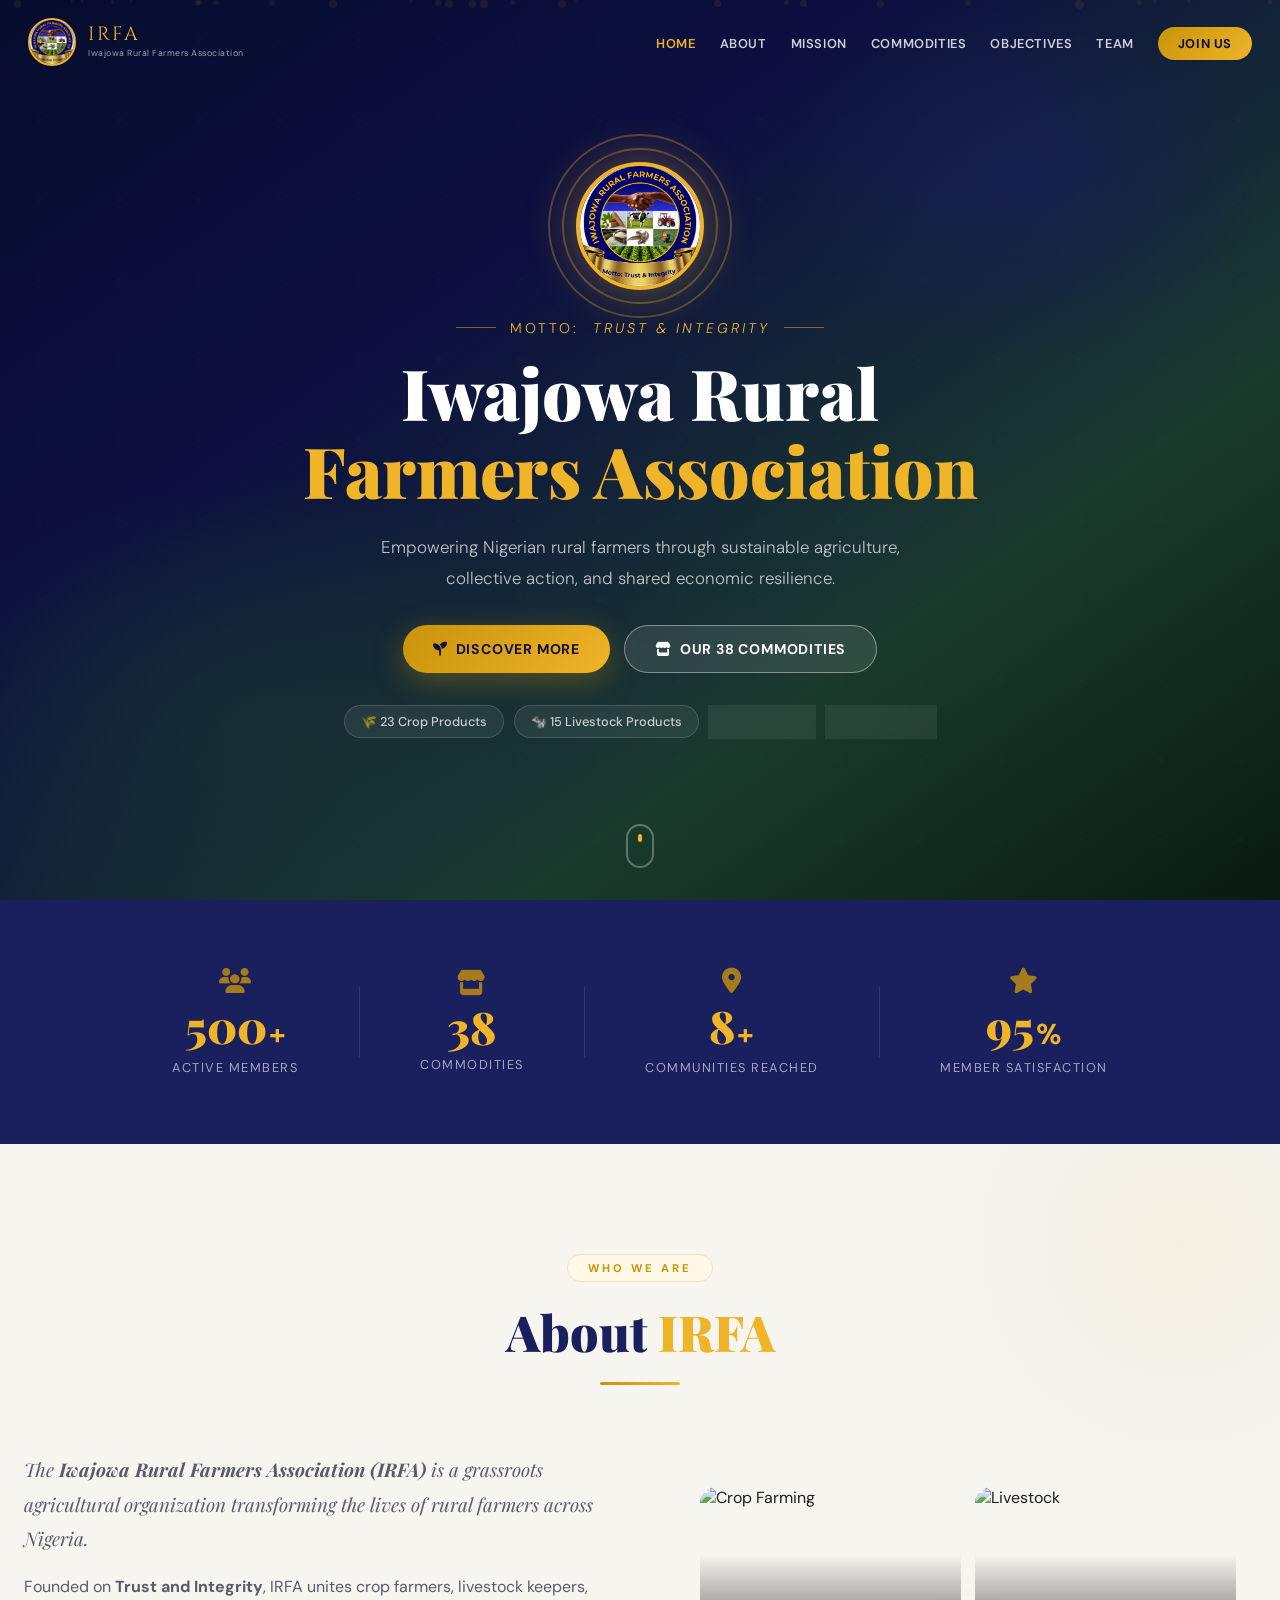
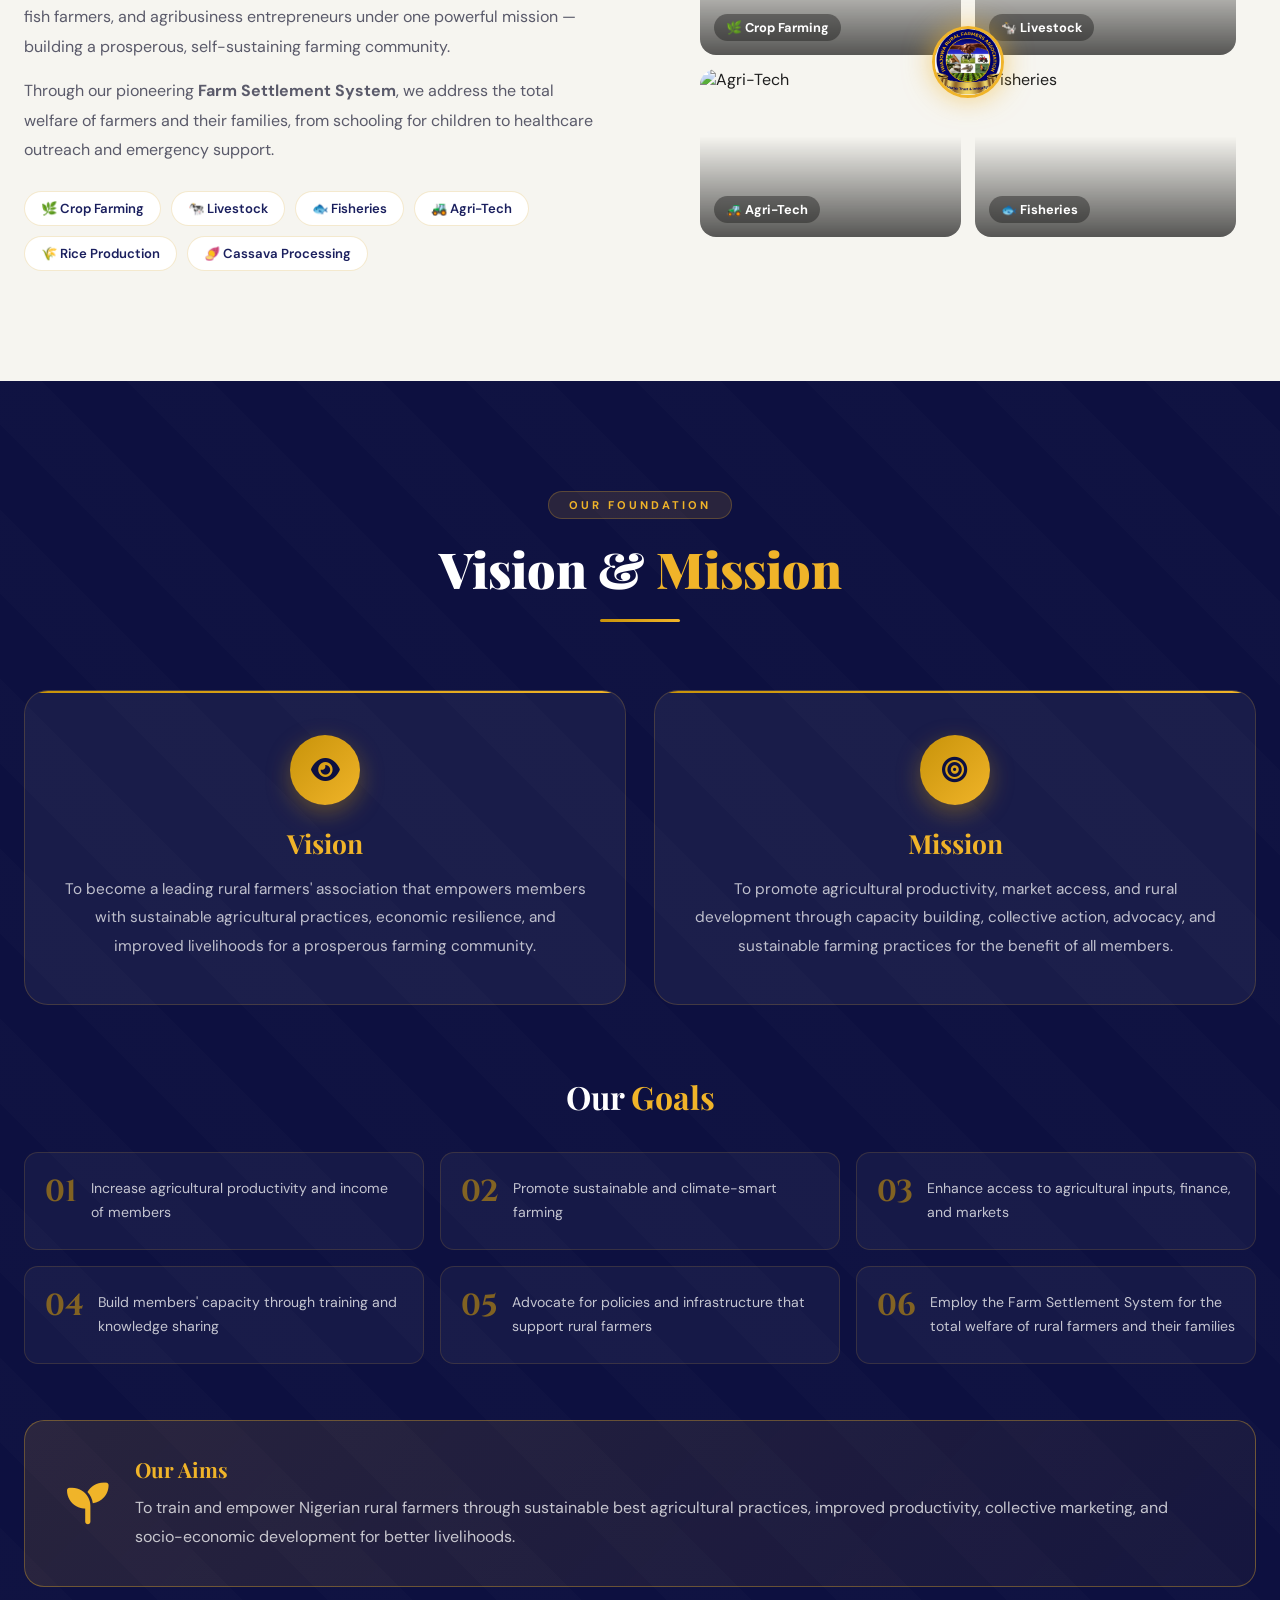
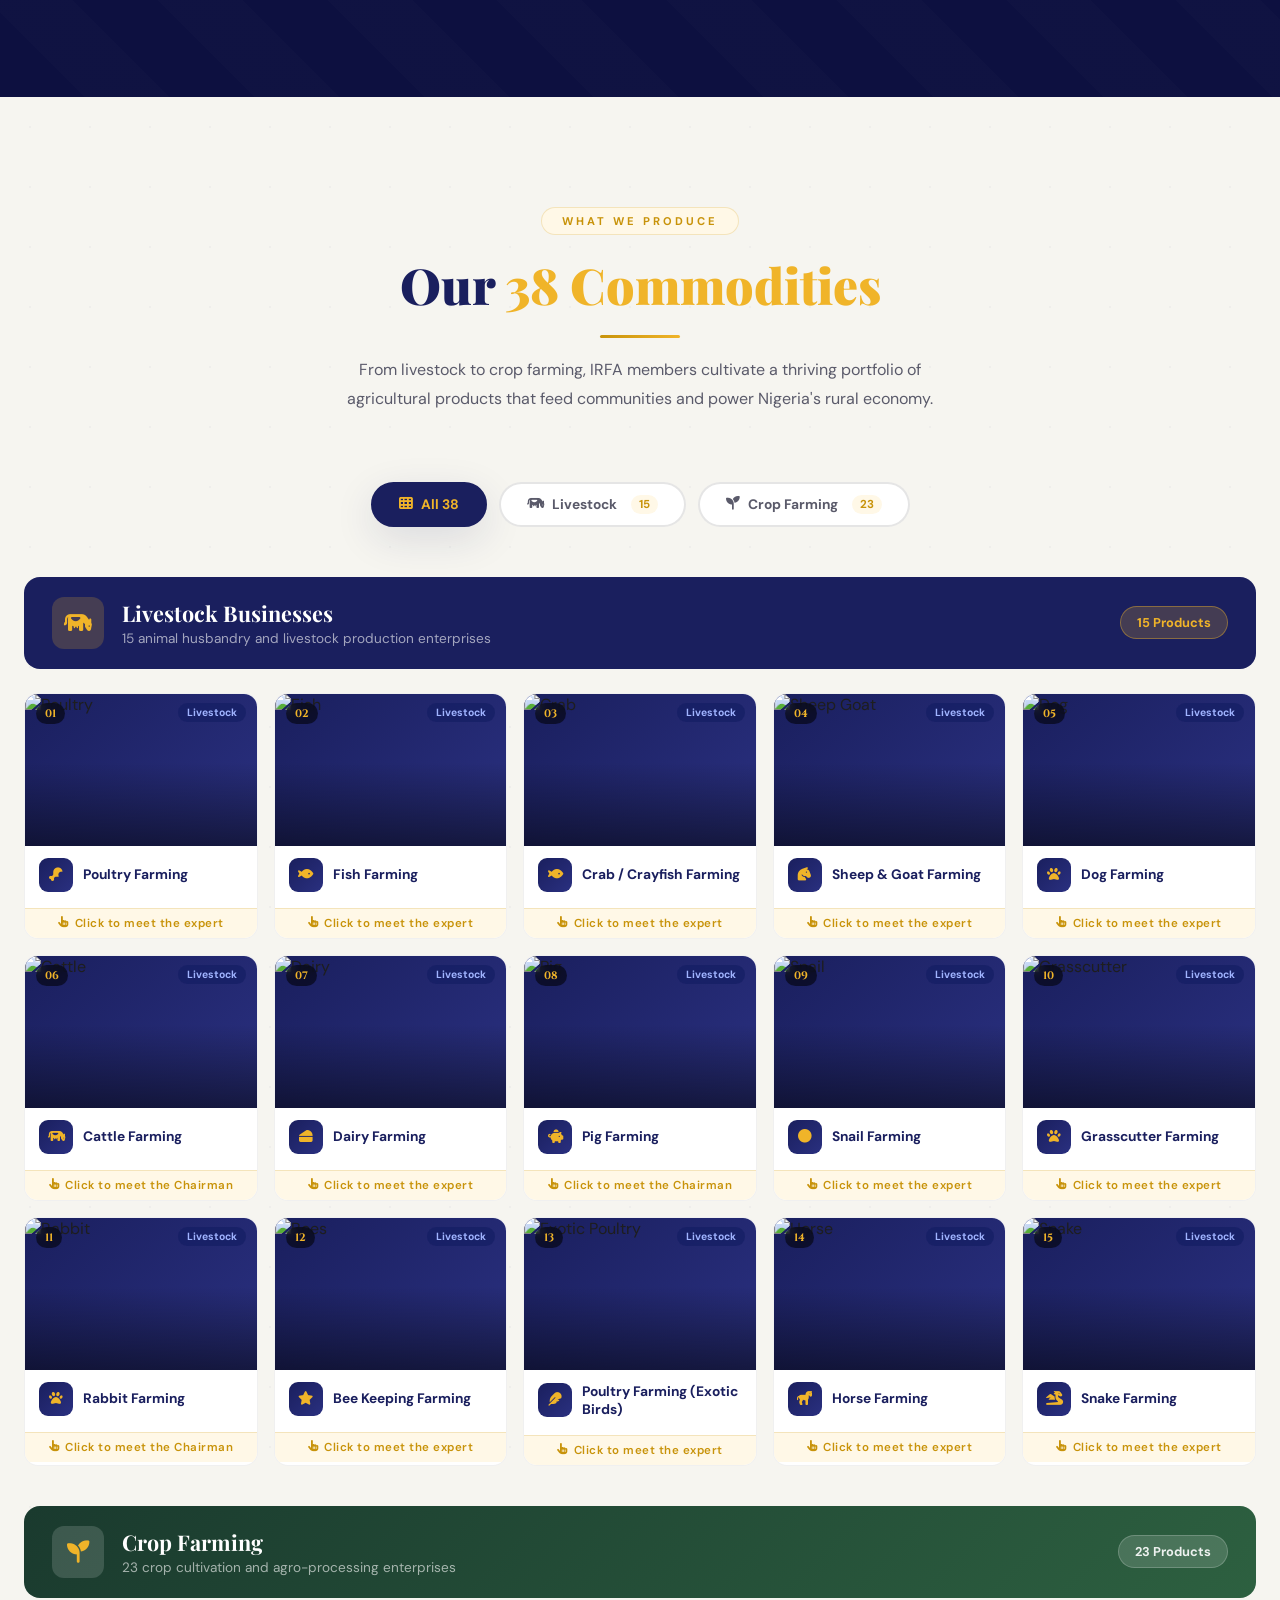
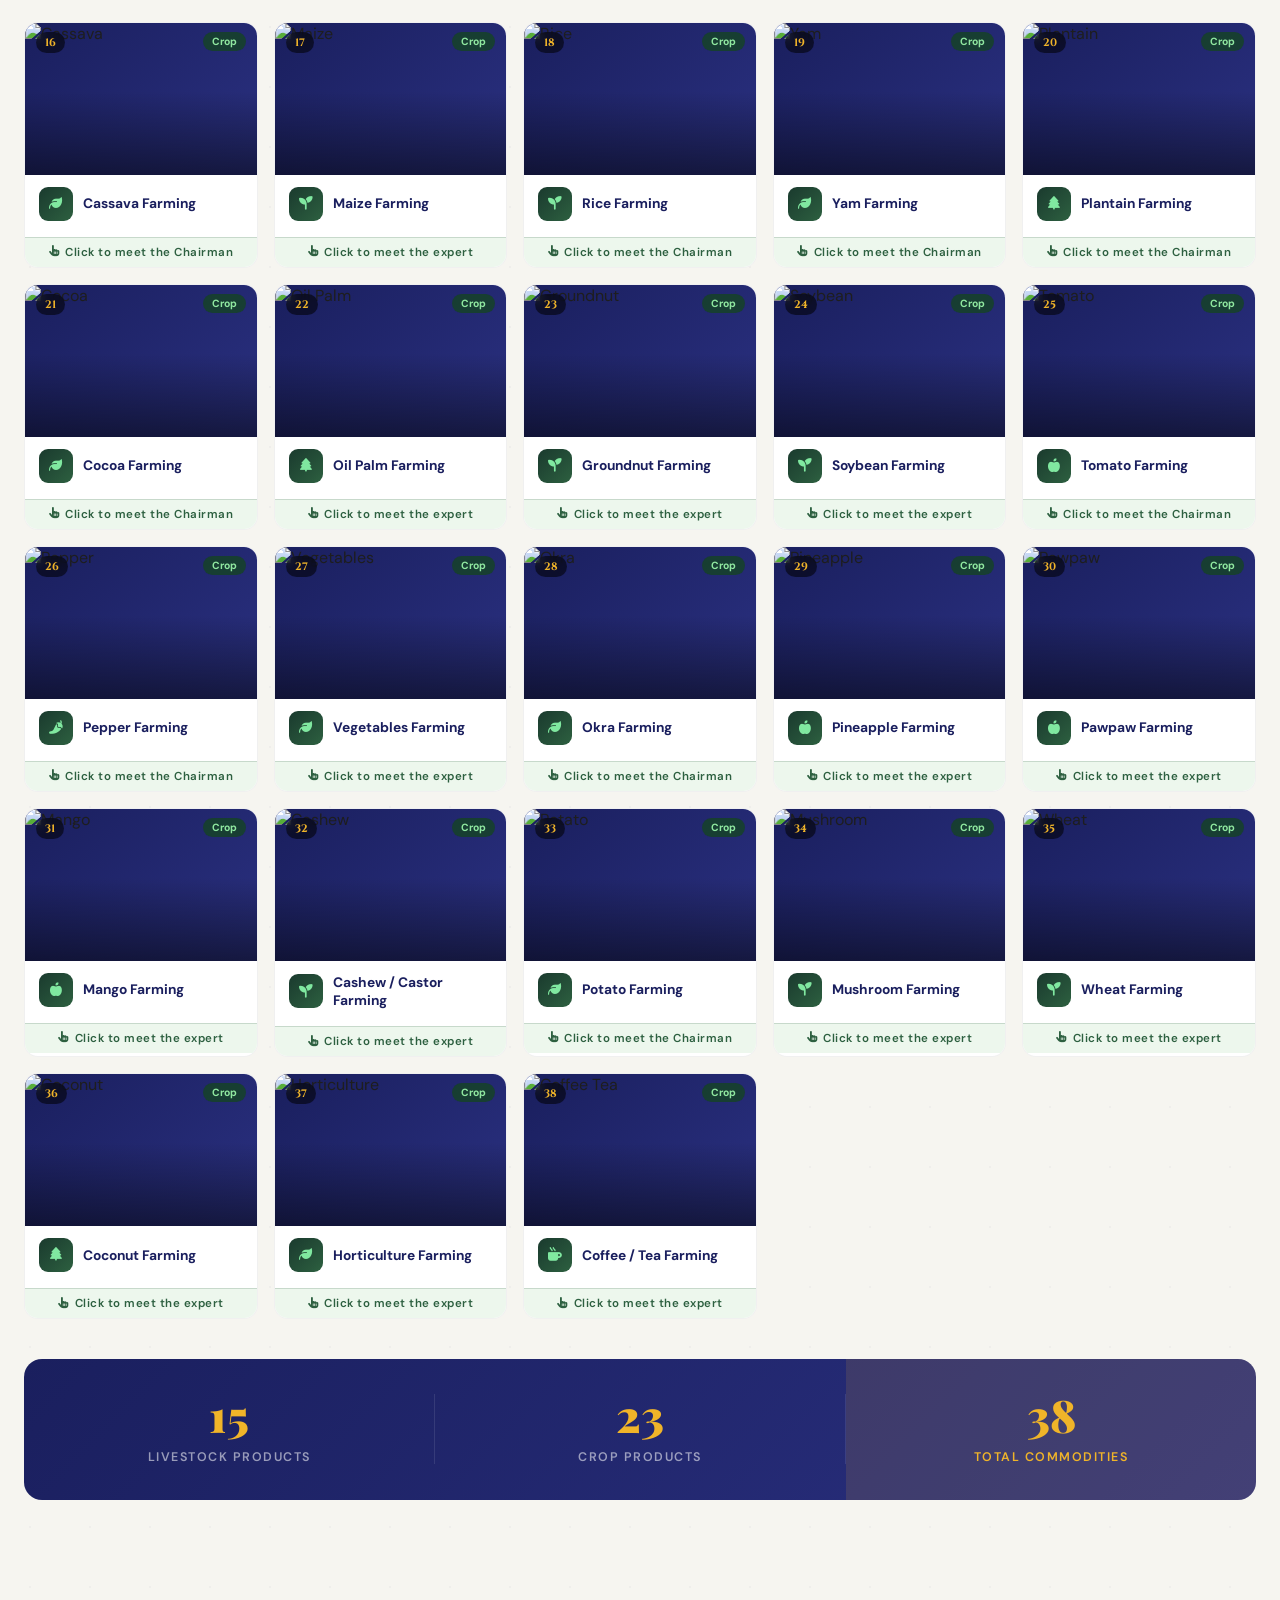
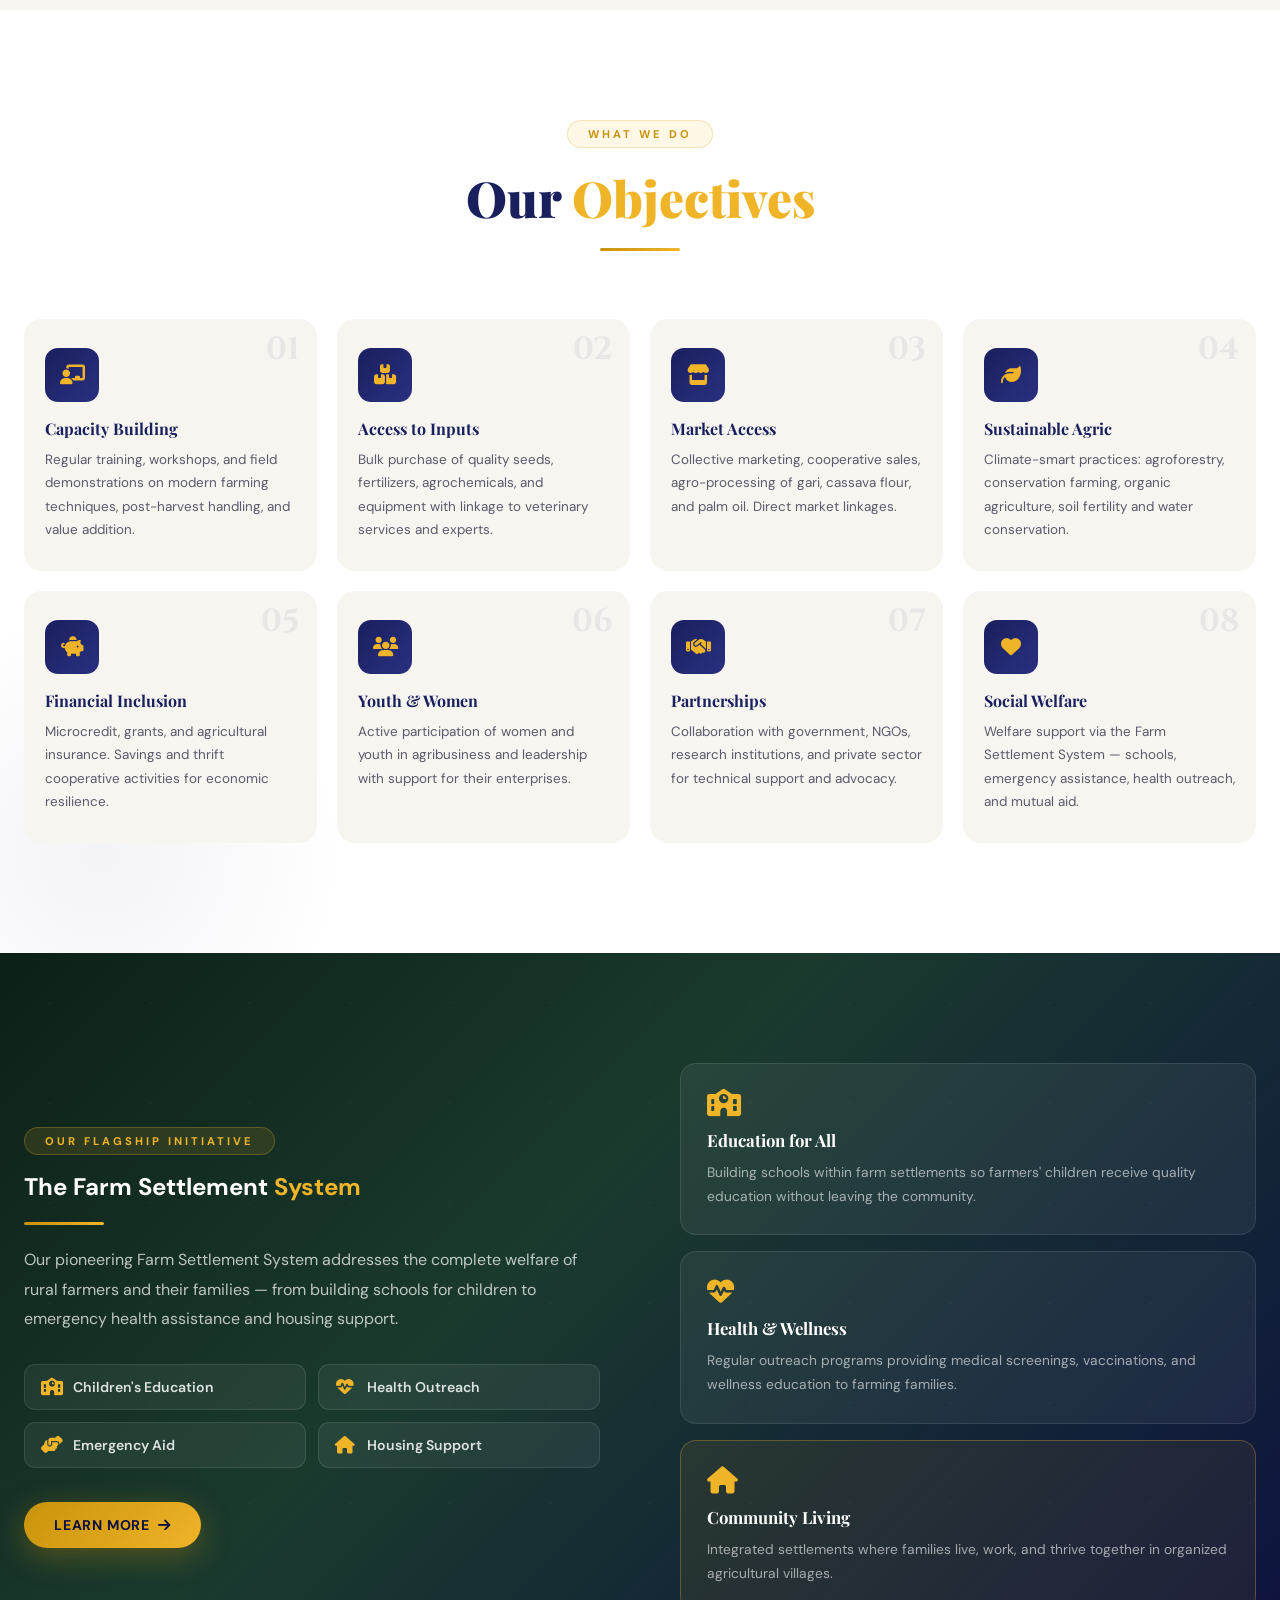
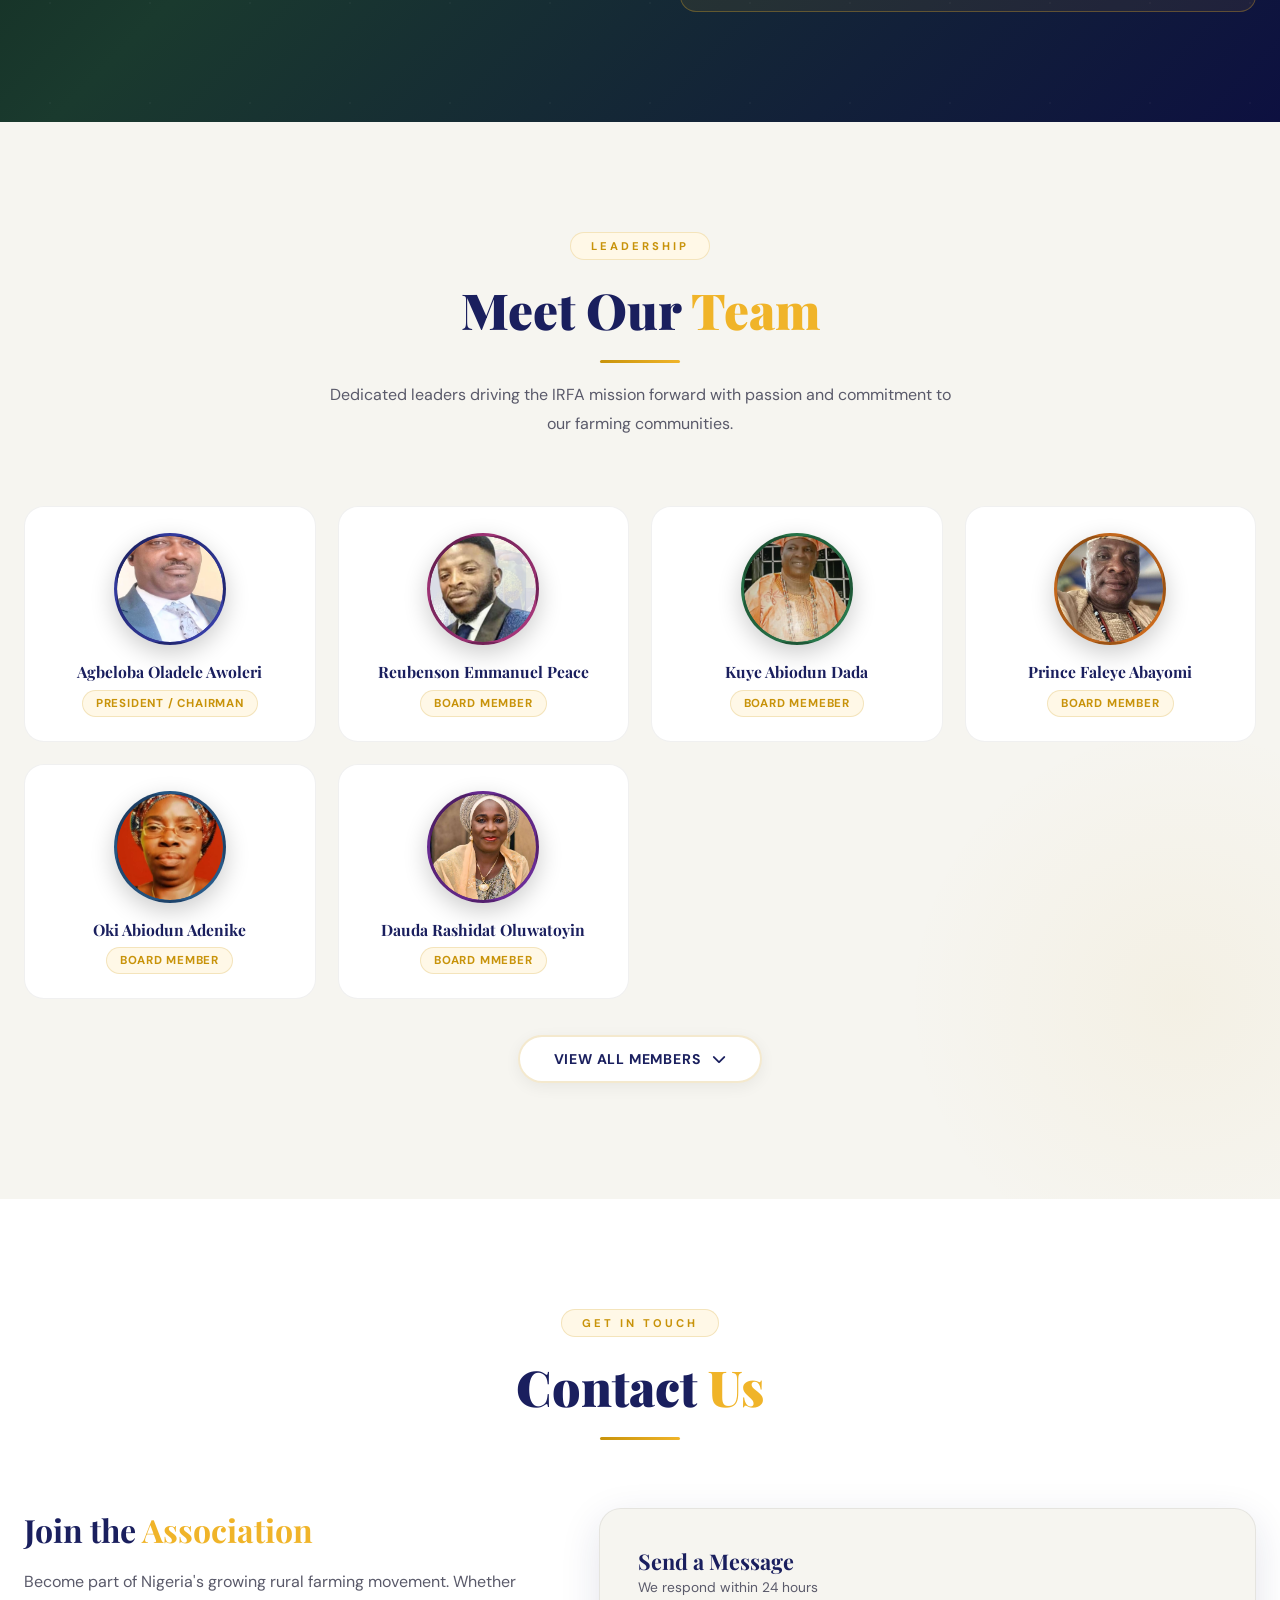
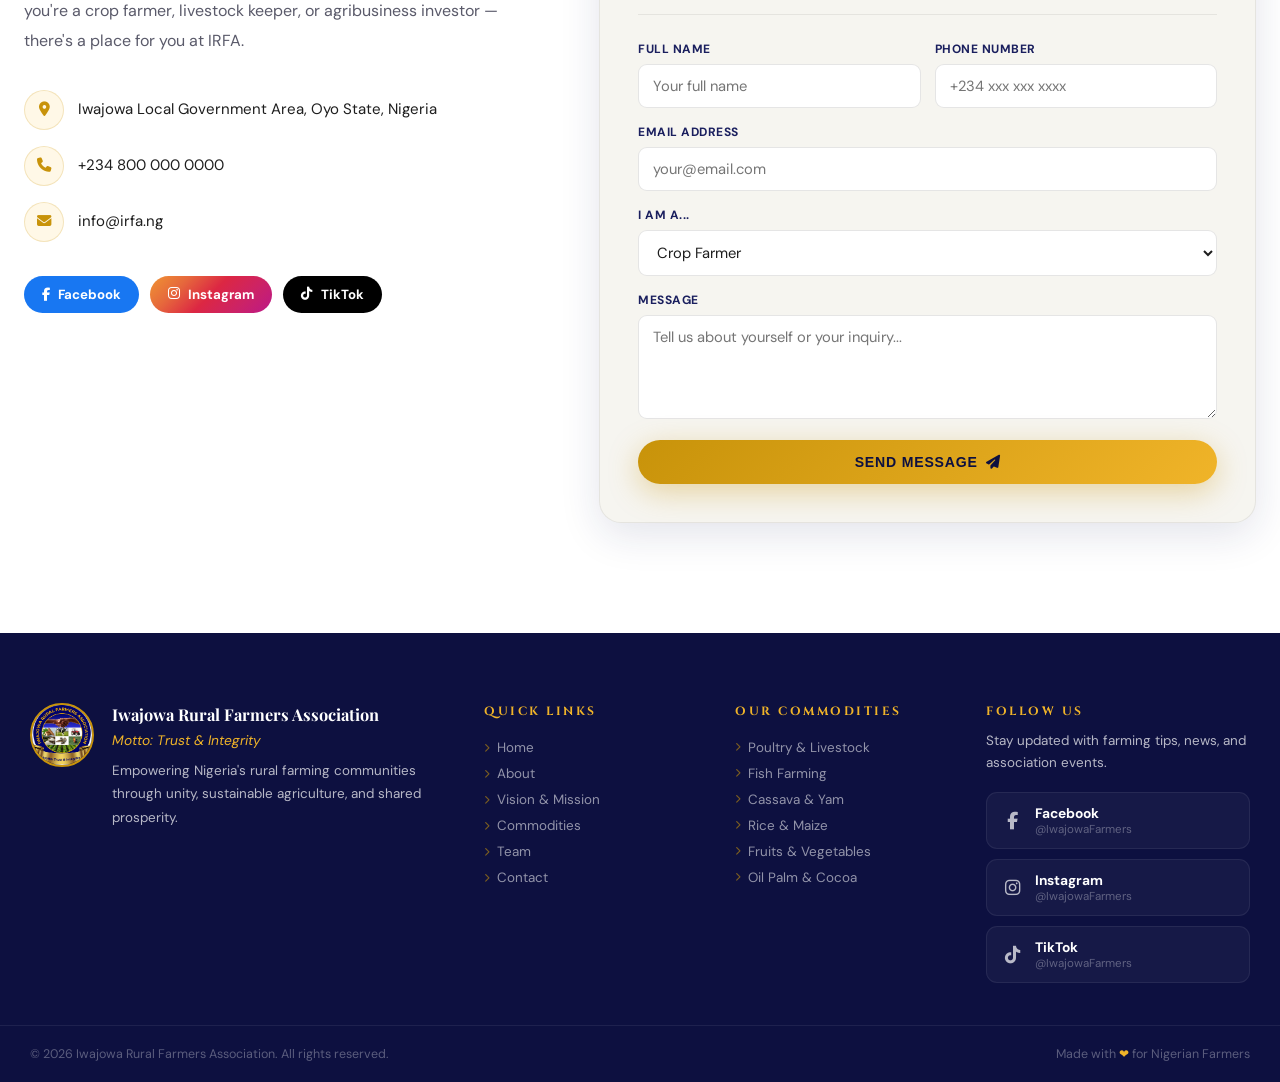
==== index.html @ ae365223 "nice" ====
<!DOCTYPE html>
<html lang="en">
<head>
  <meta charset="UTF-8"/>
  <meta name="viewport" content="width=device-width, initial-scale=1.0"/>
  <title>Iwajowa Rural Farmers Association</title>
  <link rel="stylesheet" href="style.css"/>
  <link href="https://unpkg.com/aos@2.3.1/dist/aos.css" rel="stylesheet"/>
  <link href="https://fonts.googleapis.com/css2?family=Playfair+Display:ital,wght@0,400;0,700;0,900;1,400&family=DM+Sans:wght@300;400;500;700&family=Cinzel:wght@600;700&display=swap" rel="stylesheet"/>
  <link rel="stylesheet" href="https://cdnjs.cloudflare.com/ajax/libs/font-awesome/6.5.0/css/all.min.css"/>
</head>
<body>

<!-- PRELOADER -->
<div class="preloader" id="preloader">
  <div class="preloader-inner">
    <img src="logo.jpeg" alt="Logo" class="preloader-logo"/>
    <div class="preloader-bar"><div class="preloader-fill"></div></div>
    <p>Loading...</p>
  </div>
</div>

<!-- NAVBAR -->
<nav class="navbar" id="navbar">
  <div class="nav-inner">
    <div class="nav-logo">
      <img src="logo.jpeg" alt="IRFA Logo" class="logo-img"/>
      <div class="logo-text">
        <span class="logo-main">IRFA</span>
        <span class="logo-sub">Iwajowa Rural Farmers Association</span>
      </div>
    </div>
    <ul class="nav-links" id="navLinks">
      <li><a href="#home">Home</a></li>
      <li><a href="#about">About</a></li>
      <li><a href="#mission">Mission</a></li>
      <li><a href="#commodities">Commodities</a></li>
      <li><a href="#objectives">Objectives</a></li>
      <li><a href="#team">Team</a></li>
      <li><a href="#contact" class="nav-cta">Join Us</a></li>
    </ul>
    <button class="hamburger" id="hamburger" aria-label="Toggle menu">
      <span></span><span></span><span></span>
    </button>
  </div>
</nav>

<!-- HERO -->
<section class="hero" id="home">
  <div class="hero-overlay"></div>
  <div class="hero-particles" id="particles"></div>
  <div class="hero-geo"></div>
  <div class="hero-content">
    <div class="hero-badge" data-aos="zoom-in" data-aos-duration="900">
      <img src="logo.jpeg" alt="IRFA Logo" class="hero-logo"/>
      <div class="hero-badge-ring r1"></div>
      <div class="hero-badge-ring r2"></div>
    </div>
    <p class="hero-tagline" data-aos="fade-up" data-aos-delay="300">
      <span class="tline"></span> Motto: <em>Trust &amp; Integrity</em> <span class="tline"></span>
    </p>
    <h1 class="hero-title" data-aos="fade-up" data-aos-delay="500">
      Iwajowa Rural<br/><span class="gold-text">Farmers Association</span>
    </h1>
    <p class="hero-desc" data-aos="fade-up" data-aos-delay="700">
      Empowering Nigerian rural farmers through sustainable agriculture, collective action, and shared economic resilience.
    </p>
    <div class="hero-btns" data-aos="fade-up" data-aos-delay="900">
      <a href="#about" class="btn btn-gold"><i class="fas fa-seedling"></i> Discover More</a>
      <a href="#commodities" class="btn btn-glass"><i class="fas fa-store"></i> Our 38 Commodities</a>
    </div>
    <div class="hero-pills" data-aos="fade-up" data-aos-delay="1100">
      <span>🌾 23 Crop Products</span>
      <span>🐄 15 Livestock Products</span>
      <span>🐟 Fisheries</span>
      <span>🚜 Agri-Tech</span>
    </div>
  </div>
  <div class="hero-scroll-hint">
    <div class="scroll-mouse"><div class="scroll-dot"></div></div>
  </div>
</section>

<!-- STATS BAR -->
<section class="stats-bar">
  <div class="stats-inner">
    <div class="stat-item" data-aos="fade-up" data-aos-delay="0">
      <i class="fas fa-users stat-icon"></i>
      <div class="stat-nums"><span class="stat-num" data-target="500">0</span><span class="stat-sym">+</span></div>
      <p>Active Members</p>
    </div>
    <div class="stat-sep"></div>
    <div class="stat-item" data-aos="fade-up" data-aos-delay="100">
      <i class="fas fa-store stat-icon"></i>
      <div class="stat-nums"><span class="stat-num" data-target="38">0</span></div>
      <p>Commodities</p>
    </div>
    <div class="stat-sep"></div>
    <div class="stat-item" data-aos="fade-up" data-aos-delay="200">
      <i class="fas fa-map-marker-alt stat-icon"></i>
      <div class="stat-nums"><span class="stat-num" data-target="8">0</span><span class="stat-sym">+</span></div>
      <p>Communities Reached</p>
    </div>
    <div class="stat-sep"></div>
    <div class="stat-item" data-aos="fade-up" data-aos-delay="300">
      <i class="fas fa-star stat-icon"></i>
      <div class="stat-nums"><span class="stat-num" data-target="95">0</span><span class="stat-sym">%</span></div>
      <p>Member Satisfaction</p>
    </div>
  </div>
</section>

<!-- ABOUT -->
<section class="about section" id="about">
  <div class="about-deco"></div>
  <div class="container">
    <div class="section-header" data-aos="fade-up">
      <span class="section-label">Who We Are</span>
      <h2>About <span class="gold-text">IRFA</span></h2>
      <div class="divider"></div>
    </div>
    <div class="about-grid">
      <div class="about-text" data-aos="fade-right" data-aos-duration="900">
        <p class="about-lead">The <strong>Iwajowa Rural Farmers Association (IRFA)</strong> is a grassroots agricultural organization transforming the lives of rural farmers across Nigeria.</p>
        <p>Founded on <strong>Trust and Integrity</strong>, IRFA unites crop farmers, livestock keepers, fish farmers, and agribusiness entrepreneurs under one powerful mission — building a prosperous, self-sustaining farming community.</p>
        <p>Through our pioneering <strong>Farm Settlement System</strong>, we address the total welfare of farmers and their families, from schooling for children to healthcare outreach and emergency support.</p>
        <div class="about-tags" data-aos="fade-up" data-aos-delay="200">
          <span class="tag">🌿 Crop Farming</span>
          <span class="tag">🐄 Livestock</span>
          <span class="tag">🐟 Fisheries</span>
          <span class="tag">🚜 Agri-Tech</span>
          <span class="tag">🌾 Rice Production</span>
          <span class="tag">🍠 Cassava Processing</span>
        </div>
      </div>
      <div class="about-visual" data-aos="fade-left" data-aos-duration="900">
        <div class="about-mosaic">
          <div class="mosaic-cell mc1" data-aos="zoom-in" data-aos-delay="100">
            <img src="https://images.unsplash.com/photo-1530836369250-ef72a3f5cda8?w=500&q=80&auto=format&fit=crop" alt="Crop Farming" loading="lazy"/>
            <div class="mosaic-label">🌿 Crop Farming</div>
          </div>
          <div class="mosaic-cell mc2" data-aos="zoom-in" data-aos-delay="200">
            <img src="https://images.unsplash.com/photo-1500595046743-cd271d694d30?w=500&q=80&auto=format&fit=crop" alt="Livestock" loading="lazy"/>
            <div class="mosaic-label">🐄 Livestock</div>
          </div>
          <div class="mosaic-cell mc3" data-aos="zoom-in" data-aos-delay="300">
            <img src="https://images.unsplash.com/photo-1625246333195-78d9c38ad449?w=500&q=80&auto=format&fit=crop" alt="Agri-Tech" loading="lazy"/>
            <div class="mosaic-label">🚜 Agri-Tech</div>
          </div>
          <div class="mosaic-cell mc4" data-aos="zoom-in" data-aos-delay="400">
            <img src="https://images.unsplash.com/photo-1544551763-46a013bb70d5?w=500&q=80&auto=format&fit=crop" alt="Fisheries" loading="lazy"/>
            <div class="mosaic-label">🐟 Fisheries</div>
          </div>
          <div class="mosaic-center"><img src="logo.jpeg" alt="IRFA Logo"/></div>
        </div>
      </div>
    </div>
  </div>
</section>

<!-- VISION & MISSION -->
<section class="mission section" id="mission">
  <div class="mission-bg-pattern"></div>
  <div class="container">
    <div class="section-header" data-aos="fade-up">
      <span class="section-label light-label">Our Foundation</span>
      <h2 class="white-h2">Vision &amp; <span class="gold-text">Mission</span></h2>
      <div class="divider"></div>
    </div>
    <div class="vm-grid">
      <div class="vm-card" data-aos="flip-left" data-aos-duration="1000">
        <div class="vm-icon"><i class="fas fa-eye"></i></div>
        <h3>Vision</h3>
        <p>To become a leading rural farmers' association that empowers members with sustainable agricultural practices, economic resilience, and improved livelihoods for a prosperous farming community.</p>
      </div>
      <div class="vm-card" data-aos="flip-right" data-aos-duration="1000" data-aos-delay="150">
        <div class="vm-icon"><i class="fas fa-bullseye"></i></div>
        <h3>Mission</h3>
        <p>To promote agricultural productivity, market access, and rural development through capacity building, collective action, advocacy, and sustainable farming practices for the benefit of all members.</p>
      </div>
    </div>
    <div class="goals-section">
      <h3 class="sub-heading" data-aos="fade-up">Our <span class="gold-text">Goals</span></h3>
      <div class="goals-grid">
        <div class="goal-item" data-aos="fade-right" data-aos-delay="0"><div class="goal-num">01</div><p>Increase agricultural productivity and income of members</p></div>
        <div class="goal-item" data-aos="fade-left"  data-aos-delay="60"><div class="goal-num">02</div><p>Promote sustainable and climate-smart farming</p></div>
        <div class="goal-item" data-aos="fade-right" data-aos-delay="120"><div class="goal-num">03</div><p>Enhance access to agricultural inputs, finance, and markets</p></div>
        <div class="goal-item" data-aos="fade-left"  data-aos-delay="180"><div class="goal-num">04</div><p>Build members' capacity through training and knowledge sharing</p></div>
        <div class="goal-item" data-aos="fade-right" data-aos-delay="240"><div class="goal-num">05</div><p>Advocate for policies and infrastructure that support rural farmers</p></div>
        <div class="goal-item" data-aos="fade-left"  data-aos-delay="300"><div class="goal-num">06</div><p>Employ the Farm Settlement System for the total welfare of rural farmers and their families</p></div>
      </div>
    </div>
    <div class="aims-section" data-aos="zoom-in" data-aos-duration="800">
      <div class="aims-card">
        <i class="fas fa-seedling aims-icon"></i>
        <div>
          <h4>Our Aims</h4>
          <p>To train and empower Nigerian rural farmers through sustainable best agricultural practices, improved productivity, collective marketing, and socio-economic development for better livelihoods.</p>
        </div>
      </div>
    </div>
  </div>
</section>

<!-- ============================================================
     COMMODITIES
============================================================ -->
<section class="commodities section" id="commodities">
  <div class="commodities-bg"></div>
  <div class="container">
    <div class="section-header" data-aos="fade-up">
      <span class="section-label">What We Produce</span>
      <h2>Our <span class="gold-text">38 Commodities</span></h2>
      <div class="divider"></div>
      <p class="section-desc" data-aos="fade-up" data-aos-delay="100">From livestock to crop farming, IRFA members cultivate a thriving portfolio of agricultural products that feed communities and power Nigeria's rural economy.</p>
    </div>

    <!-- FILTER TABS -->
    <div class="commodity-tabs" data-aos="fade-up" data-aos-delay="150">
      <button class="ctab active" data-filter="all"><i class="fas fa-th"></i> All 38</button>
      <button class="ctab" data-filter="livestock"><i class="fas fa-cow"></i> Livestock &nbsp;<em>15</em></button>
      <button class="ctab" data-filter="crop"><i class="fas fa-seedling"></i> Crop Farming &nbsp;<em>23</em></button>
    </div>

    <!-- ── LIVESTOCK ── -->
    <div class="cat-header livestock-header" data-aos="fade-right" data-commodity-cat="livestock">
      <div class="cat-icon"><i class="fas fa-cow"></i></div>
      <div class="cat-text"><h3>Livestock Businesses</h3><p>15 animal husbandry and livestock production enterprises</p></div>
      <div class="cat-badge">15 Products</div>
    </div>


    <div class="commodity-grid" id="livestockGrid">

      <!-- 1 Poultry -->
      <div class="c-card" data-category="livestock" data-aos="fade-up" data-aos-delay="0"
        data-num="01" data-name="Poultry Farming"
        data-img="https://images.unsplash.com/photo-1548550023-2bdb3c5beed7?w=900&q=85&auto=format&fit=crop"
        data-expert="Ganiyu Abiodun " data-role="Pepper State Chairman, IRFA"
        data-expert-photo="team-photos/poultry.jpeg" data-initials="IO" data-color="#1a5e5e,#20a0a0"
        data-experience="12 Years Experience"
        data-bio="Ganiyu Abiodun leads all poultry operations within IRFA's livestock division, overseeing broiler and layer production across member farms in Iwajowa LGA. He has helped more than 80 IRFA members establish profitable poultry units with best-practice biosecurity and feed management."
        data-h1="Broiler &amp; Layer Production" data-h2="Disease Prevention &amp; Biosecurity" data-h3="Feed Formulation &amp; Cost Reduction">
        <div class="c-img"><img src="https://images.unsplash.com/photo-1548550023-2bdb3c5beed7?w=420&q=75&auto=format&fit=crop" alt="Poultry" loading="lazy"/><span class="c-num">01</span><span class="c-tag lt">Livestock</span></div>
        <div class="c-body"><i class="fas fa-drumstick-bite"></i><h4>Poultry Farming</h4></div>
        <div class="c-click-hint"><i class="fas fa-hand-pointer"></i> Click to meet the expert</div>
      </div>

      <!-- 2 Fish -->
      <div class="c-card" data-category="livestock" data-aos="fade-up" data-aos-delay="40"
        data-num="02" data-name="Fish Farming"
        data-img="https://media.istockphoto.com/id/1321386806/photo/african-seafood-at-market-lagos-nigeria.webp?a=1&b=1&s=612x612&w=0&k=20&c=M-dfZ0Hy2S_PU8-ndYJGjtL5nm7y34_0VWCf6t0WKCU="
        data-expert="Mrs. Abiodun Afolabi" data-role="Fish State Chairman, IRFA"
        data-expert-photo="team-photos/fish.jpeg" data-initials="AA" data-color="#5e3a1a,#a06030"
        data-experience="9 Years Experience"
        data-bio="Mrs. Abiodun Afolabi coordinates catfish and tilapia aquaculture across IRFA, establishing direct supply chains between fish farmers and major markets in Oyo State. Her pond management training has helped members double average fish yields within a single season."
        data-h1="Catfish &amp; Tilapia Pond Management" data-h2="Market Linkage &amp; Pricing Strategy" data-h3="Water Quality &amp; Health Management">
        <div class="c-img"><img src="https://media.istockphoto.com/id/1321386806/photo/african-seafood-at-market-lagos-nigeria.webp?a=1&b=1&s=612x612&w=0&k=20&c=M-dfZ0Hy2S_PU8-ndYJGjtL5nm7y34_0VWCf6t0WKCU=" alt="Fish" loading="lazy"/><span class="c-num">02</span><span class="c-tag lt">Livestock</span></div>
        <div class="c-body"><i class="fas fa-fish"></i><h4>Fish Farming</h4></div>
        <div class="c-click-hint"><i class="fas fa-hand-pointer"></i> Click to meet the expert</div>
      </div>

      <!-- 3 Crab/Crayfish -->
      <div class="c-card" data-category="livestock" data-aos="fade-up" data-aos-delay="80"
        data-num="03" data-name="Crab / Crayfish Farming"
        data-img="https://images.unsplash.com/photo-1523920534457-577c7003a93d?w=600&auto=format&fit=crop&q=60&ixlib=rb-4.1.0&ixid=M3wxMjA3fDB8MHxzZWFyY2h8MTV8fGNyYXlmaXNofGVufDB8fDB8fHww"
        data-expert="" data-role="Market Access Director, IRFA"
        data-expert-photo="team-photos/08-market.jpg" data-initials="AA" data-color="#5e3a1a,#a06030"
        data-experience="9 Years Experience"
        data-bio="Mrs. Abiodun Afolabi manages IRFA's crab and crayfish aquaculture programme, supplying high-end restaurants and seafood markets. She has pioneered export awareness among members, exploring international demand for premium Nigerian aquatic species and smoked crayfish."
        data-h1="Crab &amp; Crayfish Cultivation" data-h2="Smoked Crayfish Processing" data-h3="Restaurant &amp; Export Market Access">
        <div class="c-img"><img src="https://images.unsplash.com/photo-1523920534457-577c7003a93d?w=600&auto=format&fit=crop&q=60&ixlib=rb-4.1.0&ixid=M3wxMjA3fDB8MHxzZWFyY2h8MTV8fGNyYXlmaXNofGVufDB8fDB8fHww" alt="Crab" loading="lazy"/><span class="c-num">03</span><span class="c-tag lt">Livestock</span></div>
        <div class="c-body"><i class="fas fa-fish"></i><h4>Crab / Crayfish Farming</h4></div>
        <div class="c-click-hint"><i class="fas fa-hand-pointer"></i> Click to meet the expert</div>
      </div>

      <!-- 4 Sheep & Goat -->
      <div class="c-card" data-category="livestock" data-aos="fade-up" data-aos-delay="120"
        data-num="04" data-name="Sheep &amp; Goat Farming"
        data-img="https://images.unsplash.com/photo-1524024973431-2ad916746881?w=900&q=85&auto=format&fit=crop"
        data-expert="Mr. Ismail Oladele" data-role="Livestock Specialist, IRFA"
        data-expert-photo="team-photos/09-livestock.jpg" data-initials="IO" data-color="#1a5e5e,#20a0a0"
        data-experience="12 Years Experience"
        data-bio="Mr. Ismail Oladele manages IRFA's small-ruminant programme, guiding members through housing, nutrition, and selective breeding for both sheep and goats. His structured system has reduced mortality rates by over 40% and significantly increased festive-season income for member farmers."
        data-h1="Herd Management &amp; Housing" data-h2="Selective Breeding Techniques" data-h3="Festive Season Marketing">
        <div class="c-img"><img src="https://images.unsplash.com/photo-1524024973431-2ad916746881?w=420&q=75&auto=format&fit=crop" alt="Sheep Goat" loading="lazy"/><span class="c-num">04</span><span class="c-tag lt">Livestock</span></div>
        <div class="c-body"><i class="fas fa-horse-head"></i><h4>Sheep &amp; Goat Farming</h4></div>
        <div class="c-click-hint"><i class="fas fa-hand-pointer"></i> Click to meet the expert</div>
      </div>

      <!-- 5 Dog -->
      <div class="c-card" data-category="livestock" data-aos="fade-up" data-aos-delay="160"
        data-num="05" data-name="Dog Farming"
        data-img="https://images.unsplash.com/photo-1587300003388-59208cc962cb?w=900&q=85&auto=format&fit=crop"
        data-expert="Mr. Sunday Adeyemi" data-role="Community Liaison Officer, IRFA"
        data-expert-photo="team-photos/11-liaison.jpg" data-initials="SA" data-color="#3a4a1a,#708030"
        data-experience="8 Years Experience"
        data-bio="Mr. Sunday Adeyemi coordinates IRFA's dog breeding programme, focusing on local breeds for security, companionship, and the traditional meat market. He works with communities to promote responsible, humane rearing standards and connects breeders with buyers across the region."
        data-h1="Local &amp; Improved Breed Rearing" data-h2="Humane Standards &amp; Welfare" data-h3="Community &amp; Market Placement">
        <div class="c-img"><img src="https://images.unsplash.com/photo-1587300003388-59208cc962cb?w=420&q=75&auto=format&fit=crop" alt="Dog" loading="lazy"/><span class="c-num">05</span><span class="c-tag lt">Livestock</span></div>
        <div class="c-body"><i class="fas fa-paw"></i><h4>Dog Farming</h4></div>
        <div class="c-click-hint"><i class="fas fa-hand-pointer"></i> Click to meet the expert</div>
      </div>

      <!-- 6 Cattle -->
      <div class="c-card" data-category="livestock" data-aos="fade-up" data-aos-delay="200"
        data-num="06" data-name="Cattle Farming"
        data-img="https://images.unsplash.com/photo-1657536011984-a69067064742?w=600&auto=format&fit=crop&q=60&ixlib=rb-4.1.0&ixid=M3wxMjA3fDB8MHxzZWFyY2h8Mnx8Y2F0dGxlJTIwZmFybWluZ3xlbnwwfHwwfHx8MA%3D%3D"
        data-expert="Oyedeji Olorunsola Abdulahi " data-role="Cattle State Chairman, IRFA"
        data-expert-photo="team-photos/cattledog.jpeg" data-initials="BL" data-color="#1a3a5e,#2a6090"
        data-experience="15 Years Experience"
        data-bio="Oyedeji Olorunsola Abdulahi , IRFA's Agricultural Director, oversees cattle rearing with a focus on rotational grazing and beef value-addition including processing. He has helped member ranchers access regional markets and improve average live weights through improved feed and veterinary care."
        data-h1="Rotational Grazing Systems" data-h2="Beef Processing &amp; Value Addition" data-h3="Veterinary &amp; Health Protocols">
        <div class="c-img"><img src="https://images.unsplash.com/photo-1657536011984-a69067064742?w=600&auto=format&fit=crop&q=60&ixlib=rb-4.1.0&ixid=M3wxMjA3fDB8MHxzZWFyY2h8Mnx8Y2F0dGxlJTIwZmFybWluZ3xlbnwwfHwwfHx8MA%3D%3D" alt="Cattle" loading="lazy"/><span class="c-num">06</span><span class="c-tag lt">Livestock</span></div>
        <div class="c-body"><i class="fas fa-cow"></i><h4>Cattle Farming</h4></div>
        <div class="c-click-hint"><i class="fas fa-hand-pointer"></i> Click to meet the Chairman</div>
      </div>

      <!-- 7 Dairy -->
      <div class="c-card" data-category="livestock" data-aos="fade-up" data-aos-delay="240"
        data-num="07" data-name="Dairy Farming"
        data-img="https://images.unsplash.com/photo-1771962152057-4c3015841488?w=600&auto=format&fit=crop&q=60&ixlib=rb-4.1.0&ixid=M3wxMjA3fDB8MHxzZWFyY2h8MTJ8fGRhaXJ5JTIwZmFybWluZ3xlbnwwfHwwfHx8MA%3D%3D"
        data-expert="Mrs. Grace Taiwo" data-role="Treasurer, IRFA"
        data-expert-photo="team-photos/04-treasurer.jpg" data-initials="GT" data-color="#8b4a10,#d47020"
        data-experience="10 Years Experience"
        data-bio="Mrs. Grace Taiwo champions IRFA's dairy initiative, introducing cooperative milk collection and processing. Members now produce yoghurt and local cheese for Oyo markets, boosting incomes by up to 60%. She manages the finances of the dairy cooperative with full transparency."
        data-h1="Milk Collection &amp; Processing" data-h2="Yoghurt &amp; Cheese Production" data-h3="Dairy Cooperative Management">
        <div class="c-img"><img src="https://images.unsplash.com/photo-1771962152057-4c3015841488?w=600&auto=format&fit=crop&q=60&ixlib=rb-4.1.0&ixid=M3wxMjA3fDB8MHxzZWFyY2h8MTJ8fGRhaXJ5JTIwZmFybWluZ3xlbnwwfHwwfHx8MA%3D%3D" alt="Dairy" loading="lazy"/><span class="c-num">07</span><span class="c-tag lt">Livestock</span></div>
        <div class="c-body"><i class="fas fa-cheese"></i><h4>Dairy Farming</h4></div>
        <div class="c-click-hint"><i class="fas fa-hand-pointer"></i> Click to meet the expert</div>
      </div>

      <!-- 8 Pig -->
      <div class="c-card" data-category="livestock" data-aos="fade-up" data-aos-delay="280"
        data-num="08" data-name="Pig Farming"
        data-img="https://images.unsplash.com/photo-1655307553995-5bf1f15dbccc?w=600&auto=format&fit=crop&q=60&ixlib=rb-4.1.0&ixid=M3wxMjA3fDB8MHxzZWFyY2h8OHx8cGlnJTIwZmFybWluZ3xlbnwwfHwwfHx8MA%3D%3D"
        data-expert="Mr. Ismail Oladele" data-role="Livestock Specialist, IRFA"
        data-expert-photo="team-photos/09-livestock.jpg" data-initials="IO" data-color="#1a5e5e,#20a0a0"
        data-experience="12 Years Experience"
        data-bio="Mr. Ismail Oladele leads pig farming development, training members in deep-litter housing and balanced feeding. He has established a pork processing cooperative that supplies hotels and restaurants across Oyo State, significantly raising member incomes year-round."
        data-h1="Deep-Litter Housing Systems" data-h2="Pork Processing &amp; Sales" data-h3="Feed &amp; Weight Gain Optimisation">
        <div class="c-img"><img src="https://images.unsplash.com/photo-1655307553995-5bf1f15dbccc?w=600&auto=format&fit=crop&q=60&ixlib=rb-4.1.0&ixid=M3wxMjA3fDB8MHxzZWFyY2h8OHx8cGlnJTIwZmFybWluZ3xlbnwwfHwwfHx8MA%3D%3D" alt="Pig" loading="lazy"/><span class="c-num">08</span><span class="c-tag lt">Livestock</span></div>
        <div class="c-body"><i class="fas fa-piggy-bank"></i><h4>Pig Farming</h4></div>
        <div class="c-click-hint"><i class="fas fa-hand-pointer"></i> Click to meet the Chairman</div>
      </div>

      <!-- 9 Snail -->
      <div class="c-card" data-category="livestock" data-aos="fade-up" data-aos-delay="320"
        data-num="09" data-name="Snail Farming"
        data-img="https://media.istockphoto.com/id/500060484/photo/bucket-of-snails.webp?a=1&b=1&s=612x612&w=0&k=20&c=zvXK4RAX7_sFO4s_vNHszD3gCz0T-XT9PxyXD5tdLCc="
        data-expert="Miss Remi Yusuf" data-role="Training &amp; Development Lead, IRFA"
        data-expert-photo="team-photos/10-training.jpg" data-initials="RY" data-color="#5e1a1a,#a03030"
        data-experience="7 Years Experience"
        data-bio="Miss Remi Yusuf introduced snail farming (heliculture) as a low-cost, high-yield entry point for young and women farmers within IRFA. She runs bi-annual workshops and has helped over 50 youth members establish thriving snail farms with minimal startup capital."
        data-h1="Heliculture &amp; Housing Design" data-h2="Youth &amp; Women Empowerment" data-h3="Snail Market Linkages">
        <div class="c-img"><img src="https://media.istockphoto.com/id/500060484/photo/bucket-of-snails.webp?a=1&b=1&s=612x612&w=0&k=20&c=zvXK4RAX7_sFO4s_vNHszD3gCz0T-XT9PxyXD5tdLCc=" alt="Snail" loading="lazy"/><span class="c-num">09</span><span class="c-tag lt">Livestock</span></div>
        <div class="c-body"><i class="fas fa-circle"></i><h4>Snail Farming</h4></div>
        <div class="c-click-hint"><i class="fas fa-hand-pointer"></i> Click to meet the expert</div>
      </div>

      <!-- 10 Grasscutter -->
      <div class="c-card" data-category="livestock" data-aos="fade-up" data-aos-delay="360"
        data-num="10" data-name="Grasscutter Farming"
        data-img="https://images.unsplash.com/photo-1564349683136-77e08dba1ef7?w=900&q=85&auto=format&fit=crop"
        data-expert="Miss Remi Yusuf" data-role="Training &amp; Development Lead, IRFA"
        data-expert-photo="team-photos/10-training.jpg" data-initials="RY" data-color="#5e1a1a,#a03030"
        data-experience="7 Years Experience"
        data-bio="Miss Remi Yusuf champions grasscutter (greater cane rat) farming as a high-demand bush meat alternative. Her curriculum covers cage construction, local-grass feed formulation, and marketing, equipping dozens of IRFA members to earn from this fast-growing speciality sector."
        data-h1="Cage Construction &amp; Rearing" data-h2="Local Feed Formulation" data-h3="Bush Meat Market Strategy">
        <div class="c-img"><img src="https://images.unsplash.com/photo-1564349683136-77e08dba1ef7?w=420&q=75&auto=format&fit=crop" alt="Grasscutter" loading="lazy"/><span class="c-num">10</span><span class="c-tag lt">Livestock</span></div>
        <div class="c-body"><i class="fas fa-paw"></i><h4>Grasscutter Farming</h4></div>
        <div class="c-click-hint"><i class="fas fa-hand-pointer"></i> Click to meet the expert</div>
      </div>

      <!-- 11 Rabbit -->
      <div class="c-card" data-category="livestock" data-aos="fade-up" data-aos-delay="400"
        data-num="11" data-name="Rabbit Farming"
        data-img="https://images.unsplash.com/photo-1585110396000-c9ffd4e4b308?w=900&q=85&auto=format&fit=crop"
        data-expert="Idris Mubarak Olajide " data-role="Youth &amp; Rabbit State Chairman, IRFA"
        data-expert-photo="team-photos/rabbit.jpeg" data-initials="KA" data-color="#4a1a5e,#7030a0"
        data-experience="6 Years Experience"
        data-bio="Idris Mubarak Olajide  promotes rabbit farming as an accessible, fast-turnover enterprise ideal for women and youth. Her IRFA starter kit programme provides breeding stock, housing plans, and feed guides, lowering the barrier to entry for new farmers across the community."
        data-h1="Rabbit Housing &amp; Breeding" data-h2="Starter Kit Programme" data-h3="Meat &amp; Fur Market Access">
        <div class="c-img"><img src="https://images.unsplash.com/photo-1585110396000-c9ffd4e4b308?w=420&q=75&auto=format&fit=crop" alt="Rabbit" loading="lazy"/><span class="c-num">11</span><span class="c-tag lt">Livestock</span></div>
        <div class="c-body"><i class="fas fa-paw"></i><h4>Rabbit Farming</h4></div>
        <div class="c-click-hint"><i class="fas fa-hand-pointer"></i> Click to meet the Chairman</div>
      </div>

      <!-- 12 Bee Keeping -->
      <div class="c-card" data-category="livestock" data-aos="fade-up" data-aos-delay="440"
        data-num="12" data-name="Bee Keeping Farming"
        data-img="https://images.unsplash.com/photo-1647427062468-74ff21e8934f?w=600&auto=format&fit=crop&q=60&ixlib=rb-4.1.0&ixid=M3wxMjA3fDB8MHxzZWFyY2h8MTF8fGJlZSUyMGZhcm1pbmd8ZW58MHx8MHx8fDA%3D"
        data-expert="Mr. Biodun Lawal" data-role="Agricultural Director, IRFA"
        data-expert-photo="team-photos/05-agric-director.jpg" data-initials="BL" data-color="#1a3a5e,#2a6090"
        data-experience="15 Years Experience"
        data-bio="Mr. Biodun Lawal coordinates IRFA's apiculture programme, which doubles as a pollination service for surrounding crop farms. Members earn from honey, beeswax, and propolis, while neighbouring farms report measurable yield improvements from increased pollination activity."
        data-h1="Hive Construction &amp; Management" data-h2="Honey Processing &amp; Packaging" data-h3="Pollination Services for Crops">
        <div class="c-img"><img src="https://images.unsplash.com/photo-1647427062468-74ff21e8934f?w=600&auto=format&fit=crop&q=60&ixlib=rb-4.1.0&ixid=M3wxMjA3fDB8MHxzZWFyY2h8MTF8fGJlZSUyMGZhcm1pbmd8ZW58MHx8MHx8fDA%3D" alt="Bees" loading="lazy"/><span class="c-num">12</span><span class="c-tag lt">Livestock</span></div>
        <div class="c-body"><i class="fas fa-star"></i><h4>Bee Keeping Farming</h4></div>
        <div class="c-click-hint"><i class="fas fa-hand-pointer"></i> Click to meet the expert</div>
      </div>

      <!-- 13 Poultry (Turkey/Duck/Quail) -->
      <div class="c-card" data-category="livestock" data-aos="fade-up" data-aos-delay="480"
        data-num="13" data-name="Poultry Farming (Exotic Birds)"
        data-img="https://images.unsplash.com/photo-1660156201427-630d4450719e?w=600&auto=format&fit=crop&q=60&ixlib=rb-4.1.0&ixid=M3wxMjA3fDB8MHxzZWFyY2h8NHx8cG91bHRyeSUyMGZhcm1pbmclMjBleG90aWMlMjBiaXJkfGVufDB8fDB8fHww"
        data-expert="Mr. Ismail Oladele" data-role="Livestock Specialist, IRFA"
        data-expert-photo="team-photos/09-livestock.jpg" data-initials="IO" data-color="#1a5e5e,#20a0a0"
        data-experience="12 Years Experience"
        data-bio="Mr. Ismail Oladele extends IRFA's poultry programme to include exotic birds — turkey, duck, guinea fowl, and quail. He coordinates festive season production planning so members capitalise on peak demand, and trains farmers in the specific nutritional and health needs of each bird species."
        data-h1="Turkey, Duck &amp; Quail Rearing" data-h2="Festive Season Planning" data-h3="Species-Specific Nutrition">
        <div class="c-img"><img src="https://images.unsplash.com/photo-1660156201427-630d4450719e?w=600&auto=format&fit=crop&q=60&ixlib=rb-4.1.0&ixid=M3wxMjA3fDB8MHxzZWFyY2h8NHx8cG91bHRyeSUyMGZhcm1pbmclMjBleG90aWMlMjBiaXJkfGVufDB8fDB8fHww" alt="Exotic Poultry" loading="lazy"/><span class="c-num">13</span><span class="c-tag lt">Livestock</span></div>
        <div class="c-body"><i class="fas fa-feather"></i><h4>Poultry Farming (Exotic Birds)</h4></div>
        <div class="c-click-hint"><i class="fas fa-hand-pointer"></i> Click to meet the expert</div>
      </div>

      <!-- 14 Horse -->
      <div class="c-card" data-category="livestock" data-aos="fade-up" data-aos-delay="520"
        data-num="14" data-name="Horse Farming"
        data-img="https://images.unsplash.com/photo-1553284965-83fd3e82fa5a?w=900&q=85&auto=format&fit=crop"
        data-expert="Mr. Biodun Lawal" data-role="Agricultural Director, IRFA"
        data-expert-photo="team-photos/05-agric-director.jpg" data-initials="BL" data-color="#1a3a5e,#2a6090"
        data-experience="15 Years Experience"
        data-bio="Mr. Biodun Lawal oversees IRFA's horse farming programme, which serves agricultural draught power, transportation, and cultural festivals in Oyo State. He provides members with guidance on stable management, farriery, and equine health, and connects breeders with buyers across the region."
        data-h1="Stable Management &amp; Care" data-h2="Draught &amp; Transport Uses" data-h3="Equine Health &amp; Breeding">
        <div class="c-img"><img src="https://images.unsplash.com/photo-1553284965-83fd3e82fa5a?w=420&q=75&auto=format&fit=crop" alt="Horse" loading="lazy"/><span class="c-num">14</span><span class="c-tag lt">Livestock</span></div>
        <div class="c-body"><i class="fas fa-horse"></i><h4>Horse Farming</h4></div>
        <div class="c-click-hint"><i class="fas fa-hand-pointer"></i> Click to meet the expert</div>
      </div>

      <!-- 15 Snake -->
      <div class="c-card" data-category="livestock" data-aos="fade-up" data-aos-delay="560"
        data-num="15" data-name="Snake Farming"
        data-img="https://images.unsplash.com/photo-1531386151447-fd76ad50012f?w=900&q=85&auto=format&fit=crop"
        data-expert="Miss Remi Yusuf" data-role="Training &amp; Development Lead, IRFA"
        data-expert-photo="team-photos/10-training.jpg" data-initials="RY" data-color="#5e1a1a,#a03030"
        data-experience="7 Years Experience"
        data-bio="Miss Remi Yusuf coordinates IRFA's snake farming programme, a specialist enterprise supplying the traditional medicine, leather, and exotic meat markets. She provides safety training, proper enclosure design, and compliance guidance so members operate this high-value business responsibly and profitably."
        data-h1="Enclosure Design &amp; Safety" data-h2="Traditional Medicine &amp; Leather Markets" data-h3="Responsible Compliance &amp; Licensing">
        <div class="c-img"><img src="https://images.unsplash.com/photo-1531386151447-fd76ad50012f?w=420&q=75&auto=format&fit=crop" alt="Snake" loading="lazy"/><span class="c-num">15</span><span class="c-tag lt">Livestock</span></div>
        <div class="c-body"><i class="fas fa-dragon"></i><h4>Snake Farming</h4></div>
        <div class="c-click-hint"><i class="fas fa-hand-pointer"></i> Click to meet the expert</div>
      </div>

    </div><!-- end livestockGrid -->

    <!-- ── CROP FARMING ── -->
    <div class="cat-header crop-header" data-aos="fade-right" data-aos-delay="100" data-commodity-cat="crop">
      <div class="cat-icon crop-ci"><i class="fas fa-seedling"></i></div>
      <div class="cat-text"><h3>Crop Farming</h3><p>23 crop cultivation and agro-processing enterprises</p></div>
      <div class="cat-badge crop-cbadge">23 Products</div>
    </div>

    <div class="commodity-grid" id="cropGrid">

      <!-- 16 Cassava -->
      <div class="c-card crop-card" data-category="crop" data-aos="fade-up" data-aos-delay="0"
        data-num="16" data-name="Cassava Farming"
        data-img="https://images.unsplash.com/photo-1757283961570-682154747d9c?w=600&auto=format&fit=crop&q=60&ixlib=rb-4.1.0&ixid=M3wxMjA3fDB8MHxzZWFyY2h8NHx8Y2Fzc2F2YSUyMGZhcm1pbmd8ZW58MHx8MHx8fDA%3D"
        data-expert="Osobanjo Oluremi " data-role="Cassava State Chairman, IRFA"
        data-expert-photo="team-photos/cassava.jpeg" data-initials="BL" data-color="#1a3a5e,#2a6090"
        data-experience="15 Years Experience"
        data-bio="Osobanjo Oluremi  leads IRFA's cassava programme — one of its largest commodity initiatives. He coordinates gari, cassava flour, and starch production through IRFA's processing cooperative, generating significant value-added income for members and reducing post-harvest losses."
        data-h1="High-Yield Variety Cultivation" data-h2="Gari &amp; Flour Processing" data-h3="Cooperative Market Sales">
        <div class="c-img"><img src="https://images.unsplash.com/photo-1757283961570-682154747d9c?w=600&auto=format&fit=crop&q=60&ixlib=rb-4.1.0&ixid=M3wxMjA3fDB8MHxzZWFyY2h8NHx8Y2Fzc2F2YSUyMGZhcm1pbmd8ZW58MHx8MHx8fDA%3D" alt="Cassava" loading="lazy"/><span class="c-num">16</span><span class="c-tag ct">Crop</span></div>
        <div class="c-body crop-b"><i class="fas fa-leaf"></i><h4>Cassava Farming</h4></div>
        <div class="c-click-hint crop-hint"><i class="fas fa-hand-pointer"></i> Click to meet the Chairman</div>
      </div>

      <!-- 17 Maize -->
      <div class="c-card crop-card" data-category="crop" data-aos="fade-up" data-aos-delay="40"
        data-num="17" data-name="Maize Farming"
        data-img="https://images.unsplash.com/photo-1551754655-cd27e38d2076?w=900&q=85&auto=format&fit=crop"
        data-expert="Onibudo Abiodun " data-role="Maize  State Chairman, IRFA"
        data-expert-photo="team-photos/Maize.jpeg" data-initials="BL" data-color="#1a3a5e,#2a6090"
        data-experience="15 Years Experience"
        data-bio="Onibudo Abiodun  oversees maize cultivation, introducing drought-tolerant IITA varieties that have lifted average yields from 1.5 to 4 tonnes per hectare. Maize feeds directly into IRFA's livestock feed manufacturing cooperative, creating a powerful internal supply chain."
        data-h1="Drought-Tolerant Variety Adoption" data-h2="Post-Harvest Drying &amp; Storage" data-h3="Feed &amp; Food Market Supply">
        <div class="c-img"><img src="https://images.unsplash.com/photo-1551754655-cd27e38d2076?w=420&q=75&auto=format&fit=crop" alt="Maize" loading="lazy"/><span class="c-num">17</span><span class="c-tag ct">Crop</span></div>
        <div class="c-body crop-b"><i class="fas fa-seedling"></i><h4>Maize Farming</h4></div>
        <div class="c-click-hint crop-hint"><i class="fas fa-hand-pointer"></i> Click to meet the expert</div>
      </div>

      <!-- 18 Rice -->
      <div class="c-card crop-card" data-category="crop" data-aos="fade-up" data-aos-delay="80"
        data-num="18" data-name="Rice Farming"
        data-img="https://plus.unsplash.com/premium_photo-1726743887194-1f541e810221?w=600&auto=format&fit=crop&q=60&ixlib=rb-4.1.0&ixid=M3wxMjA3fDB8MHxzZWFyY2h8MTN8fHJpY2UlMjBmYXJtaW5nfGVufDB8fDB8fHww"
        data-expert="Alhaji Musa Ibrahim" data-role="Secretary General, IRFA"
        data-expert-photo="team-photos/03-secretary.jpg" data-initials="MI" data-color="#1a4a2e,#2a8050"
        data-experience="18 Years Experience"
        data-bio="Alhaji Musa Ibrahim, a veteran rice farmer, leads IRFA's paddy rice programme. He coordinates access to FADAMA irrigation infrastructure and has helped members adopt FARO 44 and NERICA varieties, achieving yield improvements and steady supply to Oyo State government rice mills."
        data-h1="FADAMA Irrigation Coordination" data-h2="Improved Rice Variety Adoption" data-h3="Rice Mill &amp; Government Supply">
        <div class="c-img"><img src="https://plus.unsplash.com/premium_photo-1726743887194-1f541e810221?w=600&auto=format&fit=crop&q=60&ixlib=rb-4.1.0&ixid=M3wxMjA3fDB8MHxzZWFyY2h8MTN8fHJpY2UlMjBmYXJtaW5nfGVufDB8fDB8fHww" alt="Rice" loading="lazy"/><span class="c-num">18</span><span class="c-tag ct">Crop</span></div>
        <div class="c-body crop-b"><i class="fas fa-seedling"></i><h4>Rice Farming</h4></div>
        <div class="c-click-hint crop-hint"><i class="fas fa-hand-pointer"></i> Click to meet the Chairman</div>
      </div>

      <!-- 19 Yam -->
      <div class="c-card crop-card" data-category="crop" data-aos="fade-up" data-aos-delay="120"
        data-num="19" data-name="Yam Farming"
        data-img="https://images.unsplash.com/photo-1757283961544-e161ac41b201?w=600&auto=format&fit=crop&q=60&ixlib=rb-4.1.0&ixid=M3wxMjA3fDB8MHxzZWFyY2h8Mzl8fHlhbXxlbnwwfHwwfHx8MA%3D%3D"
        data-expert="Bakare Kifuli Ibilolu " data-role="Yam State Chairman, IRFA"
        data-expert-photo="team-photos/yam.jpeg" data-initials="MI" data-color="#1a4a2e,#2a8050"
        data-experience="18 Years Experience"
        data-bio="Bakare Kifuli Ibilolu  coordinates yam production — one of IRFA's most culturally significant crops. He champions Pona and Ife varieties, introduced mechanised mound preparation to cut labour costs, and manages the IRFA yam barn network to extend shelf life and improve selling prices."
        data-h1="Pona &amp; Ife Variety Cultivation" data-h2="Mechanised Mound Preparation" data-h3="Yam Barn Storage Management">
        <div class="c-img"><img src="https://images.unsplash.com/photo-1757283961544-e161ac41b201?w=600&auto=format&fit=crop&q=60&ixlib=rb-4.1.0&ixid=M3wxMjA3fDB8MHxzZWFyY2h8Mzl8fHlhbXxlbnwwfHwwfHx8MA%3D%3D" alt="Yam" loading="lazy"/><span class="c-num">19</span><span class="c-tag ct">Crop</span></div>
        <div class="c-body crop-b"><i class="fas fa-leaf"></i><h4>Yam Farming</h4></div>
        <div class="c-click-hint crop-hint"><i class="fas fa-hand-pointer"></i> Click to meet the Chairman</div>
      </div>

      <!-- 20 Plantain -->
      <div class="c-card crop-card" data-category="crop" data-aos="fade-up" data-aos-delay="160"
        data-num="20" data-name="Plantain Farming"
        data-img="https://media.istockphoto.com/id/534055048/photo/plantain-for-sale-at-african-city-street-market-lagos-nigeria.webp?a=1&b=1&s=612x612&w=0&k=20&c=8RM3-PSRubEj7t-3_efywaEsZ2RO714awRvr7Y5MrUs="
        data-expert="Soewu Ganiyu Adetola " data-role="Welfare &amp; Plaintain State Chairman, IRFA"
        data-expert-photo="team-photos/plaintain.jpeg" data-initials="HO" data-color="#1a1a5e,#303090"
        data-experience="10 Years Experience"
        data-bio="Soewu Ganiyu Adetola  manages plantain farming, encouraging members to intercrop with cassava for efficient land use. She has established a plantain chips processing unit within IRFA that generates year-round income, turning harvest gluts into packaged snacks sold across Oyo State."
        data-h1="Intercropping with Cassava" data-h2="Plantain Chips Processing" data-h3="Year-Round Income Smoothing">
        <div class="c-img"><img src="https://media.istockphoto.com/id/534055048/photo/plantain-for-sale-at-african-city-street-market-lagos-nigeria.webp?a=1&b=1&s=612x612&w=0&k=20&c=8RM3-PSRubEj7t-3_efywaEsZ2RO714awRvr7Y5MrUs=" alt="Plantain" loading="lazy"/><span class="c-num">20</span><span class="c-tag ct">Crop</span></div>
        <div class="c-body crop-b"><i class="fas fa-tree"></i><h4>Plantain Farming</h4></div>
        <div class="c-click-hint crop-hint"><i class="fas fa-hand-pointer"></i> Click to meet the Chairman</div>
      </div>

      <!-- 21 Cocoa -->
      <div class="c-card crop-card" data-category="crop" data-aos="fade-up" data-aos-delay="200"
        data-num="21" data-name="Cocoa Farming"
        data-img="https://images.unsplash.com/photo-1667900598245-6620cea1c04c?w=600&auto=format&fit=crop&q=60&ixlib=rb-4.1.0&ixid=M3wxMjA3fDB8MHxzZWFyY2h8MTJ8fGNvY29hfGVufDB8fDB8fHww"
        data-expert="Olude Asamu Oye " data-role="Cocoa State Chairman, IRFA"
        data-expert-photo="team-photos/cocoa.jpeg" data-initials="AO" data-color="#1a1f5e,#3a42b0"
        data-experience="20 Years Experience"
        data-bio="Olude Asamu Oye  has a lifelong background in cocoa — Nigeria's historic export crop. He leads plantation rehabilitation efforts in Iwajowa and has secured linkages with premium chocolate manufacturers seeking traceable Nigerian cocoa, bringing higher prices to IRFA members."
        data-h1="Plantation Rehabilitation" data-h2="Premium Buyer Linkages" data-h3="Fermentation &amp; Drying Protocols">
        <div class="c-img"><img src="https://images.unsplash.com/photo-1667900598245-6620cea1c04c?w=600&auto=format&fit=crop&q=60&ixlib=rb-4.1.0&ixid=M3wxMjA3fDB8MHxzZWFyY2h8MTJ8fGNvY29hfGVufDB8fDB8fHww" alt="Cocoa" loading="lazy"/><span class="c-num">21</span><span class="c-tag ct">Crop</span></div>
        <div class="c-body crop-b"><i class="fas fa-leaf"></i><h4>Cocoa Farming</h4></div>
        <div class="c-click-hint crop-hint"><i class="fas fa-hand-pointer"></i> Click to meet the Chairman</div>
      </div>

      <!-- 22 Oil Palm -->
      <div class="c-card crop-card" data-category="crop" data-aos="fade-up" data-aos-delay="240"
        data-num="22" data-name="Oil Palm Farming"
        data-img="https://images.unsplash.com/photo-1474979266404-7eaacbcd87c5?w=900&q=85&auto=format&fit=crop"
        data-expert="Mr. Adewale Ogunleye" data-role="President / Chairman, IRFA"
        data-expert-photo="team-photos/01-president.jpg" data-initials="AO" data-color="#1a1f5e,#3a42b0"
        data-experience="20 Years Experience"
        data-bio="Mr. Adewale Ogunleye champions oil palm as a commercial cornerstone of IRFA. He facilitated access to improved NIFOR tenera seedlings and coordinates the communal palm oil press that processes fresh fruit bunches for all members at harvest, maximising quality and collective yields."
        data-h1="NIFOR Tenera Seedling Adoption" data-h2="Communal Palm Oil Processing" data-h3="Palm Kernel &amp; By-Product Sales">
        <div class="c-img"><img src="https://images.unsplash.com/photo-1474979266404-7eaacbcd87c5?w=420&q=75&auto=format&fit=crop" alt="Oil Palm" loading="lazy"/><span class="c-num">22</span><span class="c-tag ct">Crop</span></div>
        <div class="c-body crop-b"><i class="fas fa-tree"></i><h4>Oil Palm Farming</h4></div>
        <div class="c-click-hint crop-hint"><i class="fas fa-hand-pointer"></i> Click to meet the expert</div>
      </div>

      <!-- 23 Groundnut -->
      <div class="c-card crop-card" data-category="crop" data-aos="fade-up" data-aos-delay="280"
        data-num="23" data-name="Groundnut Farming"
        data-img="https://images.unsplash.com/photo-1567306295427-94503f8300d7?w=900&q=85&auto=format&fit=crop"
        data-expert="Mrs. Funmilayo Adesanya" data-role="Vice President, IRFA"
        data-expert-photo="team-photos/02-vice-president.jpg" data-initials="FA" data-color="#5e1a4a,#b03a80"
        data-experience="14 Years Experience"
        data-bio="Mrs. Funmilayo Adesanya leads the groundnut programme with a focus on oil extraction and peanut butter production for urban markets. Her value-addition workshops have helped over 60 women turn raw groundnut harvests into packaged, branded products earning three times the raw commodity price."
        data-h1="Groundnut Oil Extraction" data-h2="Peanut Butter &amp; Snack Production" data-h3="Women-Led Agro-Processing">
        <div class="c-img"><img src="https://images.unsplash.com/photo-1567306295427-94503f8300d7?w=420&q=75&auto=format&fit=crop" alt="Groundnut" loading="lazy"/><span class="c-num">23</span><span class="c-tag ct">Crop</span></div>
        <div class="c-body crop-b"><i class="fas fa-seedling"></i><h4>Groundnut Farming</h4></div>
        <div class="c-click-hint crop-hint"><i class="fas fa-hand-pointer"></i> Click to meet the expert</div>
      </div>

      <!-- 24 Soybean -->
      <div class="c-card crop-card" data-category="crop" data-aos="fade-up" data-aos-delay="320"
        data-num="24" data-name="Soybean Farming"
        data-img="https://images.unsplash.com/photo-1416879595882-3373a0480b5b?w=900&q=85&auto=format&fit=crop"
        data-expert="Mr. Oluwaseun Badmus" data-role="Financial Inclusion Officer, IRFA"
        data-expert-photo="team-photos/07-finance.jpg" data-initials="OB" data-color="#2e4a1a,#5a8030"
        data-experience="11 Years Experience"
        data-bio="Mr. Oluwaseun Badmus coordinates soybean production, which feeds directly into IRFA's feed cooperative. He has also secured contract farming agreements between IRFA members and an Oyo State food processing company, providing guaranteed offtake that removes market uncertainty for growers."
        data-h1="Contract Farming Agreements" data-h2="Soybean-to-Feed Value Chain" data-h3="Soil Fertility &amp; Nitrogen Fixation">
        <div class="c-img"><img src="https://images.unsplash.com/photo-1416879595882-3373a0480b5b?w=420&q=75&auto=format&fit=crop" alt="Soybean" loading="lazy"/><span class="c-num">24</span><span class="c-tag ct">Crop</span></div>
        <div class="c-body crop-b"><i class="fas fa-seedling"></i><h4>Soybean Farming</h4></div>
        <div class="c-click-hint crop-hint"><i class="fas fa-hand-pointer"></i> Click to meet the expert</div>
      </div>

      <!-- 25 Tomato -->
      <div class="c-card crop-card" data-category="crop" data-aos="fade-up" data-aos-delay="360"
        data-num="25" data-name="Tomato Farming"
        data-img="https://images.unsplash.com/photo-1592924357228-91a4daadcfea?w=900&q=85&auto=format&fit=crop"
        data-expert="Oduwaye Omobolaji Abiodun" data-role="Tomato State Chairman, IRFA"
        data-expert-photo="team-photos/tomato.jpeg" data-initials="FA" data-color="#5e1a4a,#b03a80"
        data-experience="14 Years Experience"
        data-bio="Mrs. Oduwaye Omobolaji Abiodun  oversees tomato farming and processing including paste and puree production. She introduced drip irrigation to member farms, reducing water use, extending the growing season, and dramatically cutting post-harvest losses that previously cost farmers much of their income."
        data-h1="Drip Irrigation for Tomatoes" data-h2="Tomato Paste &amp; Puree Processing" data-h3="Cold Chain &amp; Loss Reduction">
        <div class="c-img"><img src="https://images.unsplash.com/photo-1592924357228-91a4daadcfea?w=420&q=75&auto=format&fit=crop" alt="Tomato" loading="lazy"/><span class="c-num">25</span><span class="c-tag ct">Crop</span></div>
        <div class="c-body crop-b"><i class="fas fa-apple-alt"></i><h4>Tomato Farming</h4></div>
        <div class="c-click-hint crop-hint"><i class="fas fa-hand-pointer"></i> Click to meet the Chairman</div>
      </div>

      <!-- 26 Pepper -->
      <div class="c-card crop-card" data-category="crop" data-aos="fade-up" data-aos-delay="400"
        data-num="26" data-name="Pepper Farming"
        data-img="https://images.unsplash.com/photo-1532584807490-fed2eaed0759?w=600&auto=format&fit=crop&q=60&ixlib=rb-4.1.0&ixid=M3wxMjA3fDB8MHxzZWFyY2h8MTV8fG5pZ2VyaWElMjBwZXBwZXJ8ZW58MHx8MHx8fDA%3D"
        data-expert="Victor Emmanuel " data-role="Pepper State Chairman, IRFA"
        data-expert-photo="team-photos/pepper.jpeg" data-initials="FA" data-color="#5e1a4a,#b03a80"
        data-experience="14 Years Experience"
        data-bio="Victor Emmanuel  leads pepper farming — both chilli and bell pepper — with a strong focus on dried pepper processing. Her cooperative grinding and packaging unit enables members to sell value-added spice products that fetch prices three times higher than fresh pepper."
        data-h1="Chilli &amp; Bell Pepper Production" data-h2="Dried Pepper Processing" data-h3="Spice Market &amp; Packaging">
        <div class="c-img"><img src="https://images.unsplash.com/photo-1532584807490-fed2eaed0759?w=600&auto=format&fit=crop&q=60&ixlib=rb-4.1.0&ixid=M3wxMjA3fDB8MHxzZWFyY2h8MTV8fG5pZ2VyaWElMjBwZXBwZXJ8ZW58MHx8MHx8fDA%3D" alt="Pepper" loading="lazy"/><span class="c-num">26</span><span class="c-tag ct">Crop</span></div>
        <div class="c-body crop-b"><i class="fas fa-pepper-hot"></i><h4>Pepper Farming</h4></div>
        <div class="c-click-hint crop-hint"><i class="fas fa-hand-pointer"></i> Click to meet the Chairman</div>
      </div>

      <!-- 27 Vegetables -->
      <div class="c-card crop-card" data-category="crop" data-aos="fade-up" data-aos-delay="440"
        data-num="27" data-name="Vegetables Farming"
        data-img="https://images.unsplash.com/photo-1574316071802-0d684efa7bf5?w=900&q=85&auto=format&fit=crop"
        data-expert="Mrs. Funmilayo Adesanya" data-role="Vice President, IRFA"
        data-expert-photo="team-photos/02-vice-president.jpg" data-initials="FA" data-color="#5e1a4a,#b03a80"
        data-experience="14 Years Experience"
        data-bio="Mrs. Funmilayo Adesanya leads IRFA's vegetable cooperative covering spinach, ugwu, waterleaf, cabbage, and more. Direct supply agreements with hotels, schools, and market traders in Oyo State ensure members earn stable weekly income from their plots throughout the year."
        data-h1="Multi-Crop Vegetable Production" data-h2="Hotel &amp; School Supply Contracts" data-h3="Vegetable Cooperative Marketing">
        <div class="c-img"><img src="https://images.unsplash.com/photo-1574316071802-0d684efa7bf5?w=420&q=75&auto=format&fit=crop" alt="Vegetables" loading="lazy"/><span class="c-num">27</span><span class="c-tag ct">Crop</span></div>
        <div class="c-body crop-b"><i class="fas fa-leaf"></i><h4>Vegetables Farming</h4></div>
        <div class="c-click-hint crop-hint"><i class="fas fa-hand-pointer"></i> Click to meet the expert</div>
      </div>

      <!-- 28 Okra -->
      <div class="c-card crop-card" data-category="crop" data-aos="fade-up" data-aos-delay="480"
        data-num="28" data-name="Okra Farming"
        data-img="https://images.unsplash.com/photo-1597362925123-77861d3fbac7?w=900&q=85&auto=format&fit=crop"
        data-expert="Folorunsho Dare " data-role="Welfare &amp; Okra State Chairman, IRFA"
        data-expert-photo="team-photos/okro.jpeg" data-initials="HO" data-color="#1a1a5e,#303090"
        data-experience="10 Years Experience"
        data-bio="Folorunsho Dare  promotes okra as a fast-growing crop supporting both household food security and income. She coordinates weekly community okra markets where members sell fresh produce at fair prices without middlemen, ensuring nutritious food stays affordable in Iwajowa communities."
        data-h1="Fast-Cycle Okra Production" data-h2="Community Market Coordination" data-h3="Nutrition &amp; Food Security Focus">
        <div class="c-img"><img src="https://images.unsplash.com/photo-1597362925123-77861d3fbac7?w=420&q=75&auto=format&fit=crop" alt="Okra" loading="lazy"/><span class="c-num">28</span><span class="c-tag ct">Crop</span></div>
        <div class="c-body crop-b"><i class="fas fa-leaf"></i><h4>Okra Farming</h4></div>
        <div class="c-click-hint crop-hint"><i class="fas fa-hand-pointer"></i> Click to meet the Chairman</div>
      </div>

      <!-- 29 Pineapple -->
      <div class="c-card crop-card" data-category="crop" data-aos="fade-up" data-aos-delay="520"
        data-num="29" data-name="Pineapple Farming"
        data-img="https://images.unsplash.com/photo-1550258987-190a2d41a8ba?w=900&q=85&auto=format&fit=crop"
        data-expert="Miss Kemi Adetoye" data-role="Youth &amp; Women Coordinator, IRFA"
        data-expert-photo="team-photos/06-youth-coord.jpg" data-initials="KA" data-color="#4a1a5e,#7030a0"
        data-experience="6 Years Experience"
        data-bio="Miss Kemi Adetoye champions pineapple as a low-maintenance crop well-suited to Oyo State's soil. She has introduced pineapple juice processing among youth groups, enabling young entrepreneurs to bottle and brand juice for sale to schools, offices, and urban retailers."
        data-h1="Low-Maintenance Cultivation" data-h2="Youth Juice Processing Enterprise" data-h3="Urban Retail Market Linkages">
        <div class="c-img"><img src="https://images.unsplash.com/photo-1550258987-190a2d41a8ba?w=420&q=75&auto=format&fit=crop" alt="Pineapple" loading="lazy"/><span class="c-num">29</span><span class="c-tag ct">Crop</span></div>
        <div class="c-body crop-b"><i class="fas fa-apple-alt"></i><h4>Pineapple Farming</h4></div>
        <div class="c-click-hint crop-hint"><i class="fas fa-hand-pointer"></i> Click to meet the expert</div>
      </div>

      <!-- 30 Pawpaw -->
      <div class="c-card crop-card" data-category="crop" data-aos="fade-up" data-aos-delay="560"
        data-num="30" data-name="Pawpaw Farming"
        data-img="https://images.unsplash.com/photo-1526424382096-74a93e105682?w=900&q=85&auto=format&fit=crop"
        data-expert="Mrs. Hadiza Okonkwo" data-role="Welfare &amp; Social Programs, IRFA"
        data-expert-photo="team-photos/12-welfare.jpg" data-initials="HO" data-color="#1a1a5e,#303090"
        data-experience="10 Years Experience"
        data-bio="Mrs. Hadiza Okonkwo promotes pawpaw for both nutritional welfare and income. Pawpaw trees are planted on farm settlement boundaries as a productive use of marginal land. She coordinates papain extraction from green pawpaw as a high-value export product pursued by IRFA members."
        data-h1="Boundary &amp; Marginal Land Planting" data-h2="Papain Extraction for Export" data-h3="Nutritional Welfare Programme">
        <div class="c-img"><img src="https://images.unsplash.com/photo-1526424382096-74a93e105682?w=420&q=75&auto=format&fit=crop" alt="Pawpaw" loading="lazy"/><span class="c-num">30</span><span class="c-tag ct">Crop</span></div>
        <div class="c-body crop-b"><i class="fas fa-apple-alt"></i><h4>Pawpaw Farming</h4></div>
        <div class="c-click-hint crop-hint"><i class="fas fa-hand-pointer"></i> Click to meet the expert</div>
      </div>

      <!-- 31 Mango -->
      <div class="c-card crop-card" data-category="crop" data-aos="fade-up" data-aos-delay="600"
        data-num="31" data-name="Mango Farming"
        data-img="https://images.unsplash.com/photo-1553279768-865429fa0078?w=900&q=85&auto=format&fit=crop"
        data-expert="Mr. Sunday Adeyemi" data-role="Community Liaison Officer, IRFA"
        data-expert-photo="team-photos/11-liaison.jpg" data-initials="SA" data-color="#3a4a1a,#708030"
        data-experience="8 Years Experience"
        data-bio="Mr. Sunday Adeyemi coordinates IRFA's mango orchards — long-term community assets within farm settlements. He has connected IRFA mango farmers with export agents sourcing Nigerian mangoes for European buyers, and also promotes dried mango processing as a year-round income stream."
        data-h1="Export-Grade Mango Orchards" data-h2="Dried Mango Processing" data-h3="European Export Market Linkage">
        <div class="c-img"><img src="https://images.unsplash.com/photo-1553279768-865429fa0078?w=420&q=75&auto=format&fit=crop" alt="Mango" loading="lazy"/><span class="c-num">31</span><span class="c-tag ct">Crop</span></div>
        <div class="c-body crop-b"><i class="fas fa-apple-alt"></i><h4>Mango Farming</h4></div>
        <div class="c-click-hint crop-hint"><i class="fas fa-hand-pointer"></i> Click to meet the expert</div>
      </div>

      <!-- 32 Cashew/Castor -->
      <div class="c-card crop-card" data-category="crop" data-aos="fade-up" data-aos-delay="640"
        data-num="32" data-name="Cashew / Castor Farming"
        data-img="https://images.unsplash.com/photo-1509440159596-0249088772ff?w=900&q=85&auto=format&fit=crop"
        data-expert="Mr. Adewale Ogunleye" data-role="President / Chairman, IRFA"
        data-expert-photo="team-photos/01-president.jpg" data-initials="AO" data-color="#1a1f5e,#3a42b0"
        data-experience="20 Years Experience"
        data-bio="Mr. Adewale Ogunleye champions cashew and castor farming as high-value tree crops requiring minimal inputs. He has negotiated forward contracts with processors for members' annual harvest, providing income certainty. Castor oil extraction for industrial use is also being explored by IRFA."
        data-h1="Forward Contract Farming" data-h2="Cashew Processing Linkages" data-h3="Castor Oil Industrial Exploration">
        <div class="c-img"><img src="https://images.unsplash.com/photo-1509440159596-0249088772ff?w=420&q=75&auto=format&fit=crop" alt="Cashew" loading="lazy"/><span class="c-num">32</span><span class="c-tag ct">Crop</span></div>
        <div class="c-body crop-b"><i class="fas fa-seedling"></i><h4>Cashew / Castor Farming</h4></div>
        <div class="c-click-hint crop-hint"><i class="fas fa-hand-pointer"></i> Click to meet the expert</div>
      </div>

      <!-- 33 Potato -->
      <div class="c-card crop-card" data-category="crop" data-aos="fade-up" data-aos-delay="680"
        data-num="33" data-name="Potato Farming"
        data-img="https://images.unsplash.com/photo-1663168883715-8e441675d216?w=600&auto=format&fit=crop&q=60&ixlib=rb-4.1.0&ixid=M3wxMjA3fDB8MHxzZWFyY2h8MTJ8fHBvdGF0byUyMGZhcm1pbmd8ZW58MHx8MHx8fDA%3D"
        data-expert="Miss Remi Yusuf" data-role="Training &amp; Development Lead, IRFA"
        data-expert-photo="team-photos/10-training.jpg" data-initials="RY" data-color="#5e1a1a,#a03030"
        data-experience="7 Years Experience"
        data-bio="Miss Remi Yusuf promotes both sweet and Irish potato cultivation as climate-resilient crops with strong market demand. She trains members in orange-fleshed sweet potato varieties high in Vitamin A, and has introduced potato flour production as a wheat-flour substitute for local bakers and food producers."
        data-h1="Sweet &amp; Irish Potato Production" data-h2="Potato Flour Processing" data-h3="Climate-Resilient Practices">
        <div class="c-img"><img src="https://images.unsplash.com/photo-1663168883715-8e441675d216?w=600&auto=format&fit=crop&q=60&ixlib=rb-4.1.0&ixid=M3wxMjA3fDB8MHxzZWFyY2h8MTJ8fHBvdGF0byUyMGZhcm1pbmd8ZW58MHx8MHx8fDA%3D" alt="Potato" loading="lazy"/><span class="c-num">33</span><span class="c-tag ct">Crop</span></div>
        <div class="c-body crop-b"><i class="fas fa-leaf"></i><h4>Potato Farming</h4></div>
        <div class="c-click-hint crop-hint"><i class="fas fa-hand-pointer"></i> Click to meet the Chairman</div>
      </div>

      <!-- 34 Mushroom -->
      <div class="c-card crop-card" data-category="crop" data-aos="fade-up" data-aos-delay="720"
        data-num="34" data-name="Mushroom Farming"
        data-img="https://media.istockphoto.com/id/1607296508/photo/mushy-family.webp?a=1&b=1&s=612x612&w=0&k=20&c=o5KDQVdH5U6N0RnqGP3YL8kVNeufgehCFx_PXZyfHbM="
        data-expert="Miss Remi Yusuf" data-role="Training &amp; Development Lead, IRFA"
        data-expert-photo="team-photos/10-training.jpg" data-initials="RY" data-color="#5e1a1a,#a03030"
        data-experience="7 Years Experience"
        data-bio="Miss Remi Yusuf introduced mushroom cultivation to IRFA as a high-value, small-space enterprise well-suited to farmers with limited land. Oyster and button mushrooms attract premium prices in urban health-food markets, and she has connected IRFA mushroom growers directly with restaurants and supermarkets in Ibadan."
        data-h1="Oyster &amp; Button Mushroom Cultivation" data-h2="Urban Health-Food Market Access" data-h3="Small-Space High-Yield Farming">
        <div class="c-img"><img src="https://media.istockphoto.com/id/1607296508/photo/mushy-family.webp?a=1&b=1&s=612x612&w=0&k=20&c=o5KDQVdH5U6N0RnqGP3YL8kVNeufgehCFx_PXZyfHbM=" alt="Mushroom" loading="lazy"/><span class="c-num">34</span><span class="c-tag ct">Crop</span></div>
        <div class="c-body crop-b"><i class="fas fa-seedling"></i><h4>Mushroom Farming</h4></div>
        <div class="c-click-hint crop-hint"><i class="fas fa-hand-pointer"></i> Click to meet the expert</div>
      </div>

      <!-- 35 Wheat -->
      <div class="c-card crop-card" data-category="crop" data-aos="fade-up" data-aos-delay="760"
        data-num="35" data-name="Wheat Farming"
        data-img="https://images.unsplash.com/photo-1686578210607-92e91e11df35?w=600&auto=format&fit=crop&q=60&ixlib=rb-4.1.0&ixid=M3wxMjA3fDB8MHxzZWFyY2h8M3x8d2hlYXQlMjBmYXJtaW5nfGVufDB8fDB8fHww"
        data-expert="Mr. Biodun Lawal" data-role="Wheat State Chairman, IRFA"
        data-expert-photo="team-photos/05-agric-director.jpg" data-initials="BL" data-color="#1a3a5e,#2a6090"
        data-experience="15 Years Experience"
        data-bio="Mr. Biodun Lawal coordinates wheat production as part of IRFA's dry-season and fadama farming strategy. Working with the Oyo State Agricultural Development Programme, he helps members access improved wheat varieties and milling facilities, reducing Nigeria's reliance on wheat imports."
        data-h1="Dry-Season Wheat Cultivation" data-h2="Milling &amp; Flour Production" data-h3="Import Substitution Strategy">
        <div class="c-img"><img src="https://images.unsplash.com/photo-1686578210607-92e91e11df35?w=600&auto=format&fit=crop&q=60&ixlib=rb-4.1.0&ixid=M3wxMjA3fDB8MHxzZWFyY2h8M3x8d2hlYXQlMjBmYXJtaW5nfGVufDB8fDB8fHww" alt="Wheat" loading="lazy"/><span class="c-num">35</span><span class="c-tag ct">Crop</span></div>
        <div class="c-body crop-b"><i class="fas fa-seedling"></i><h4>Wheat Farming</h4></div>
        <div class="c-click-hint crop-hint"><i class="fas fa-hand-pointer"></i> Click to meet the expert</div>
      </div>

      <!-- 36 Coconut -->
      <div class="c-card crop-card" data-category="crop" data-aos="fade-up" data-aos-delay="800"
        data-num="36" data-name="Coconut Farming"
        data-img="https://plus.unsplash.com/premium_photo-1675040830227-9f18e88fd1f9?w=600&auto=format&fit=crop&q=60&ixlib=rb-4.1.0&ixid=M3wxMjA3fDB8MHxzZWFyY2h8MXx8Y29jb251dHxlbnwwfHwwfHx8MA%3D%3D"
        data-expert="Adeniyi Adetunji Adebowale" data-role="Coconut State Chairman, IRFA"
        data-expert-photo="team-photos/coconut.jpeg" data-initials="HO" data-color="#1a1a5e,#303090"
        data-experience="10 Years Experience"
        data-bio="Adeniyi Adetunji Adebowale manages coconut farming as a multi-purpose tree crop generating coconut oil, coconut water, copra, and shell charcoal. She has introduced cottage-scale coconut oil cold-pressing to women farmer groups, creating a premium health-food product sold in Oyo State markets."
        data-h1="Multi-Purpose Coconut Production" data-h2="Cold-Press Coconut Oil Processing" data-h3="Women Farmer Group Enterprise">
        <div class="c-img"><img src="https://plus.unsplash.com/premium_photo-1675040830227-9f18e88fd1f9?w=600&auto=format&fit=crop&q=60&ixlib=rb-4.1.0&ixid=M3wxMjA3fDB8MHxzZWFyY2h8MXx8Y29jb251dHxlbnwwfHwwfHx8MA%3D%3D" alt="Coconut" loading="lazy"/><span class="c-num">36</span><span class="c-tag ct">Crop</span></div>
        <div class="c-body crop-b"><i class="fas fa-tree"></i><h4>Coconut Farming</h4></div>
        <div class="c-click-hint crop-hint"><i class="fas fa-hand-pointer"></i> Click to meet the expert</div>
      </div>

      <!-- 37 Horticulture -->
      <div class="c-card crop-card" data-category="crop" data-aos="fade-up" data-aos-delay="840"
        data-num="37" data-name="Horticulture Farming"
        data-img="https://images.unsplash.com/photo-1627647563441-c4bdf17486d2?w=600&auto=format&fit=crop&q=60&ixlib=rb-4.1.0&ixid=M3wxMjA3fDB8MHxzZWFyY2h8MTh8fGhvcnRpY3VsdHVyZXxlbnwwfHwwfHx8MA%3D%3D"
        data-expert="Miss Kemi Adetoye" data-role="Youth &amp; Women Coordinator, IRFA"
        data-expert-photo="team-photos/06-youth-coord.jpg" data-initials="KA" data-color="#4a1a5e,#7030a0"
        data-experience="6 Years Experience"
        data-bio="Miss Kemi Adetoye leads IRFA's horticulture programme, covering ornamental plants, flowers, herbs, and landscaping crops. She has established a youth-led nursery enterprise that supplies planting materials to urban developers, government offices, and households across Oyo State, creating dignified non-farm income."
        data-h1="Ornamental &amp; Herb Production" data-h2="Youth Nursery Enterprise" data-h3="Urban Landscaping Supply">
        <div class="c-img"><img src="https://images.unsplash.com/photo-1627647563441-c4bdf17486d2?w=600&auto=format&fit=crop&q=60&ixlib=rb-4.1.0&ixid=M3wxMjA3fDB8MHxzZWFyY2h8MTh8fGhvcnRpY3VsdHVyZXxlbnwwfHwwfHx8MA%3D%3D" alt="Horticulture" loading="lazy"/><span class="c-num">37</span><span class="c-tag ct">Crop</span></div>
        <div class="c-body crop-b"><i class="fas fa-leaf"></i><h4>Horticulture Farming</h4></div>
        <div class="c-click-hint crop-hint"><i class="fas fa-hand-pointer"></i> Click to meet the expert</div>
      </div>

      <!-- 38 Coffee/Tea -->
      <div class="c-card crop-card" data-category="crop" data-aos="fade-up" data-aos-delay="880"
        data-num="38" data-name="Coffee / Tea Farming"
        data-img="https://media.istockphoto.com/id/468607708/photo/fair-trade-farming-is-best-for-coffee-bean-produce.webp?a=1&b=1&s=612x612&w=0&k=20&c=41UiLxujhIgnDQNykLSE9eMefWoX9JkjIy_mmiDm0Ms="
        data-expert="" data-role="President / Chairman, IRFA"
        data-expert-photo="team-photos/01-president.jpg" data-initials="AO" data-color="#1a1f5e,#3a42b0"
        data-experience="20 Years Experience"
        data-bio=" is spearheading coffee and tea cultivation as an emerging premium export crop for Iwajowa's highland-adjacent zones. He has partnered with agricultural research institutes to trial Robusta coffee and local herb tea varieties, positioning IRFA members for the fast-growing Nigerian specialty beverage market."
        data-h1="Robusta Coffee Cultivation" data-h2="Herb Tea Production" data-h3="Specialty Beverage Export Market">
        <div class="c-img"><img src="https://media.istockphoto.com/id/468607708/photo/fair-trade-farming-is-best-for-coffee-bean-produce.webp?a=1&b=1&s=612x612&w=0&k=20&c=41UiLxujhIgnDQNykLSE9eMefWoX9JkjIy_mmiDm0Ms=" alt="Coffee Tea" loading="lazy"/><span class="c-num">38</span><span class="c-tag ct">Crop</span></div>
        <div class="c-body crop-b"><i class="fas fa-mug-hot"></i><h4>Coffee / Tea Farming</h4></div>
        <div class="c-click-hint crop-hint"><i class="fas fa-hand-pointer"></i> Click to meet the expert</div>
      </div>

    </div><!-- end cropGrid -->

    <!-- SUMMARY BANNER -->
    <div class="commodity-summary" data-aos="zoom-in" data-aos-duration="800">
      <div class="cs-item"><span class="cs-num">15</span><span class="cs-label">Livestock Products</span></div>
      <div class="cs-div"></div>
      <div class="cs-item"><span class="cs-num">23</span><span class="cs-label">Crop Products</span></div>
      <div class="cs-div"></div>
      <div class="cs-item cs-total"><span class="cs-num">38</span><span class="cs-label">Total Commodities</span></div>
    </div>
</section>

<!-- OBJECTIVES -->
<section class="objectives section" id="objectives">
  <div class="obj-deco"></div>
  <div class="container">
    <div class="section-header" data-aos="fade-up">
      <span class="section-label">What We Do</span>
      <h2>Our <span class="gold-text">Objectives</span></h2>
      <div class="divider"></div>
    </div>
    <div class="obj-grid">
      <div class="obj-card" data-aos="fade-up" data-aos-delay="0"><div class="obj-num">01</div><div class="obj-icon-wrap"><i class="fas fa-chalkboard-teacher"></i></div><h4>Capacity Building</h4><p>Regular training, workshops, and field demonstrations on modern farming techniques, post-harvest handling, and value addition.</p></div>
      <div class="obj-card" data-aos="fade-up" data-aos-delay="80"><div class="obj-num">02</div><div class="obj-icon-wrap"><i class="fas fa-boxes"></i></div><h4>Access to Inputs</h4><p>Bulk purchase of quality seeds, fertilizers, agrochemicals, and equipment with linkage to veterinary services and experts.</p></div>
      <div class="obj-card" data-aos="fade-up" data-aos-delay="160"><div class="obj-num">03</div><div class="obj-icon-wrap"><i class="fas fa-store"></i></div><h4>Market Access</h4><p>Collective marketing, cooperative sales, agro-processing of gari, cassava flour, and palm oil. Direct market linkages.</p></div>
      <div class="obj-card" data-aos="fade-up" data-aos-delay="240"><div class="obj-num">04</div><div class="obj-icon-wrap"><i class="fas fa-leaf"></i></div><h4>Sustainable Agric</h4><p>Climate-smart practices: agroforestry, conservation farming, organic agriculture, soil fertility and water conservation.</p></div>
      <div class="obj-card" data-aos="fade-up" data-aos-delay="320"><div class="obj-num">05</div><div class="obj-icon-wrap"><i class="fas fa-piggy-bank"></i></div><h4>Financial Inclusion</h4><p>Microcredit, grants, and agricultural insurance. Savings and thrift cooperative activities for economic resilience.</p></div>
      <div class="obj-card" data-aos="fade-up" data-aos-delay="400"><div class="obj-num">06</div><div class="obj-icon-wrap"><i class="fas fa-users"></i></div><h4>Youth &amp; Women</h4><p>Active participation of women and youth in agribusiness and leadership with support for their enterprises.</p></div>
      <div class="obj-card" data-aos="fade-up" data-aos-delay="480"><div class="obj-num">07</div><div class="obj-icon-wrap"><i class="fas fa-handshake"></i></div><h4>Partnerships</h4><p>Collaboration with government, NGOs, research institutions, and private sector for technical support and advocacy.</p></div>
      <div class="obj-card" data-aos="fade-up" data-aos-delay="560"><div class="obj-num">08</div><div class="obj-icon-wrap"><i class="fas fa-heart"></i></div><h4>Social Welfare</h4><p>Welfare support via the Farm Settlement System — schools, emergency assistance, health outreach, and mutual aid.</p></div>
    </div>
  </div>
</section>

<!-- SETTLEMENT -->
<section class="settlement section">
  <div class="container">
    <div class="settlement-inner">
      <div class="settlement-text" data-aos="fade-right" data-aos-duration="900">
        <span class="section-label light-label">Our Flagship Initiative</span>
        <h2 class="white-h2">The Farm Settlement <span class="gold-text">System</span></h2>
        <div class="divider" style="margin:20px 0;"></div>
        <p>Our pioneering Farm Settlement System addresses the complete welfare of rural farmers and their families — from building schools for children to emergency health assistance and housing support.</p>
        <div class="settlement-features">
          <div class="sf-item" data-aos="fade-up" data-aos-delay="100"><i class="fas fa-school"></i><span>Children's Education</span></div>
          <div class="sf-item" data-aos="fade-up" data-aos-delay="200"><i class="fas fa-heartbeat"></i><span>Health Outreach</span></div>
          <div class="sf-item" data-aos="fade-up" data-aos-delay="300"><i class="fas fa-hands-helping"></i><span>Emergency Aid</span></div>
          <div class="sf-item" data-aos="fade-up" data-aos-delay="400"><i class="fas fa-home"></i><span>Housing Support</span></div>
        </div>
        <a href="#contact" class="btn btn-gold" data-aos="fade-up" data-aos-delay="500">Learn More <i class="fas fa-arrow-right"></i></a>
      </div>
      <div class="settlement-visual" data-aos="fade-left" data-aos-duration="900">
        <div class="sv-card" data-aos="zoom-in" data-aos-delay="100"><i class="fas fa-school"></i><h5>Education for All</h5><p>Building schools within farm settlements so farmers' children receive quality education without leaving the community.</p></div>
        <div class="sv-card" data-aos="zoom-in" data-aos-delay="250"><i class="fas fa-heartbeat"></i><h5>Health &amp; Wellness</h5><p>Regular outreach programs providing medical screenings, vaccinations, and wellness education to farming families.</p></div>
        <div class="sv-card sv-featured" data-aos="zoom-in" data-aos-delay="400"><i class="fas fa-home"></i><h5>Community Living</h5><p>Integrated settlements where families live, work, and thrive together in organized agricultural villages.</p></div>
      </div>
    </div>
  </div>
</section>

<!-- TEAM -->
<section class="team section" id="team">
  <div class="team-bg-deco"></div>
  <div class="container">
    <div class="section-header" data-aos="fade-up">
      <span class="section-label">Leadership</span>
      <h2>Meet Our <span class="gold-text">Team</span></h2>
      <div class="divider"></div>
      <p class="section-desc" data-aos="fade-up" data-aos-delay="100">Dedicated leaders driving the IRFA mission forward with passion and commitment to our farming communities.</p>
    </div>

    <!-- HOW TO ADD PHOTOS — comment for site editor -->
    <!-- 
      TO ADD TEAM PHOTOS:
      Place photos in the /team-photos/ folder using exact filenames listed in README.txt
      The page will automatically show the photo instead of the initials avatar.
      Supported: .jpg .jpeg .png .webp — Recommended size: 400x400px square
    -->

    <div class="team-grid" id="teamGrid">

      <div class="team-card" data-aos="fade-up" data-aos-delay="0">
        <div class="team-photo-wrap">
          <div class="team-photo tp-a" id="photo-01">
            <img src="team-photos/1 (2).jpeg" alt="Agbeloba Oladele Awoleri" class="team-photo-img" onerror="this.style.display='none'; this.parentElement.querySelector('.team-initials').style.display='flex'"/>
            <span class="team-initials">AO</span>
          </div>
        </div>
        <div class="team-info"><h4>Agbeloba Oladele Awoleri</h4><span class="team-position">President / Chairman</span></div>
      </div>

      <div class="team-card" data-aos="fade-up" data-aos-delay="80">
        <div class="team-photo-wrap">
          <div class="team-photo tp-b">
            <img src="team-photos/2 (2).jpeg" alt=" Reubenson Emmanuel Peace" class="team-photo-img" onerror="this.style.display='none'; this.parentElement.querySelector('.team-initials').style.display='flex'"/>
            <span class="team-initials">RE</span>
          </div>
        </div>
        <div class="team-info"><h4> Reubenson Emmanuel Peace</h4><span class="team-position">Board Member</span></div>
      </div>

      <div class="team-card" data-aos="fade-up" data-aos-delay="160">
        <div class="team-photo-wrap">
          <div class="team-photo tp-c">
            <img src="team-photos/4 (2).jpeg" alt=" Kuye Abiodun Dada" class="team-photo-img" onerror="this.style.display='none'; this.parentElement.querySelector('.team-initials').style.display='flex'"/>
            <span class="team-initials">KA</span>
          </div>
        </div>
        <div class="team-info"><h4> Kuye Abiodun Dada</h4><span class="team-position">Board Memeber</span></div>
      </div>

      <div class="team-card" data-aos="fade-up" data-aos-delay="240">
        <div class="team-photo-wrap">
          <div class="team-photo tp-d">
            <img src="team-photos/5.jpeg" alt="Mrs. Grace Taiwo" class="team-photo-img" onerror="this.style.display='none'; this.parentElement.querySelector('.team-initials').style.display='flex'"/>
            <span class="team-initials">FA</span>
          </div>
        </div>
        <div class="team-info"><h4>Prince Faleye Abayomi </h4><span class="team-position">Board Member</span></div>
      </div>

      <div class="team-card" data-aos="fade-up" data-aos-delay="320">
        <div class="team-photo-wrap">
          <div class="team-photo tp-e">
            <img src="team-photos/6.jpeg" alt="Oki Abiodun Adenike " class="team-photo-img" onerror="this.style.display='none'; this.parentElement.querySelector('.team-initials').style.display='flex'"/>
            <span class="team-initials">OA</span>
          </div>
        </div>
        <div class="team-info"><h4>Oki Abiodun Adenike </h4><span class="team-position">Board Member</span></div>
      </div>

      <div class="team-card" data-aos="fade-up" data-aos-delay="400">
        <div class="team-photo-wrap">
          <div class="team-photo tp-f">
            <img src="team-photos/7.jpeg" alt="Dauda Rashidat Oluwatoyin" class="team-photo-img" onerror="this.style.display='none'; this.parentElement.querySelector('.team-initials').style.display='flex'"/>
            <span class="team-initials">DA</span>
          </div>
        </div>
        <div class="team-info"><h4>Dauda Rashidat Oluwatoyin</h4><span class="team-position"> Board Mmeber</span></div>
      </div>

    </div>

    <!-- EXTRA MEMBERS -->
    <div class="team-grid team-extra" id="teamExtra">

      <div class="team-card" data-aos="fade-up" data-aos-delay="0">
        <div class="team-photo-wrap">
          <div class="team-photo tp-g">
            <img src="team-photos/8.jpeg" alt="Adeoye Oluwatosin Seun " class="team-photo-img" onerror="this.style.display='none'; this.parentElement.querySelector('.team-initials').style.display='flex'"/>
            <span class="team-initials">AO</span>
          </div>
        </div>
        <div class="team-info"><h4>Adeoye Oluwatosin Seun </h4><span class="team-position">Board Secretary</span></div>
      </div>

      <div class="team-card" data-aos="fade-up" data-aos-delay="80">
        <div class="team-photo-wrap">
          <div class="team-photo tp-h">
            <img src="team-photos/9.jpeg" alt="Alhaji Kamil Okanlawon" class="team-photo-img" onerror="this.style.display='none'; this.parentElement.querySelector('.team-initials').style.display='flex'"/>
            <span class="team-initials">KO</span>
          </div>
        </div>
        <div class="team-info"><h4>Alhaji Kamil Okanlawon</h4><span class="team-position">Board Member</span></div>
      </div>

      <div class="team-card" data-aos="fade-up" data-aos-delay="160">
        <div class="team-photo-wrap">
          <div class="team-photo tp-i">
            <img src="team-photos/10.jpeg" alt="Olori Ganiyat Kuye " class="team-photo-img" onerror="this.style.display='none'; this.parentElement.querySelector('.team-initials').style.display='flex'"/>
            <span class="team-initials">OG</span>
          </div>
        </div>
        <div class="team-info"><h4>Olori Ganiyat Kuye </h4><span class="team-position">Vice President/B.O.T Mmeber</span></div>
      </div>

      

      <div class="team-card" data-aos="fade-up" data-aos-delay="320">
        <div class="team-photo-wrap">
          <div class="team-photo tp-k">
            <img src="team-photos/11.jpeg" alt="" class="team-photo-img" onerror="this.style.display='none'; this.parentElement.querySelector('.team-initials').style.display='flex'"/>
            <span class="team-initials">BO</span>
          </div>
        </div>
        <div class="team-info"><h4>Bridget Okonofua </h4><span class="team-position">B.O.T Treasurer </span></div>
      </div>

      

    </div>

    <div class="team-cta" data-aos="fade-up">
      <button class="btn-view-more" id="viewMoreBtn">
        <span id="viewMoreText">View All Members</span>
        <i class="fas fa-chevron-down" id="viewMoreIcon"></i>
      </button>
    </div>
  </div>
</section>

<!-- CONTACT -->
<section class="contact section" id="contact">
  <div class="container">
    <div class="section-header" data-aos="fade-up">
      <span class="section-label">Get In Touch</span>
      <h2>Contact <span class="gold-text">Us</span></h2>
      <div class="divider"></div>
    </div>
    <div class="contact-grid">
      <div class="contact-info" data-aos="fade-right" data-aos-duration="900">
        <h3>Join the <span class="gold-text">Association</span></h3>
        <p>Become part of Nigeria's growing rural farming movement. Whether you're a crop farmer, livestock keeper, or agribusiness investor — there's a place for you at IRFA.</p>
        <div class="contact-details">
          <div class="contact-item" data-aos="fade-right" data-aos-delay="100"><div class="ci-icon"><i class="fas fa-map-marker-alt"></i></div><span>Iwajowa Local Government Area, Oyo State, Nigeria</span></div>
          <div class="contact-item" data-aos="fade-right" data-aos-delay="200"><div class="ci-icon"><i class="fas fa-phone"></i></div><span>+234 800 000 0000</span></div>
          <div class="contact-item" data-aos="fade-right" data-aos-delay="300"><div class="ci-icon"><i class="fas fa-envelope"></i></div><span>info@irfa.ng</span></div>
        </div>
        <div class="contact-social" data-aos="fade-up" data-aos-delay="400">
          <a href="https://facebook.com" target="_blank" class="social-btn fb"><i class="fab fa-facebook-f"></i><span>Facebook</span></a>
          <a href="https://instagram.com" target="_blank" class="social-btn ig"><i class="fab fa-instagram"></i><span>Instagram</span></a>
          <a href="https://tiktok.com" target="_blank" class="social-btn tt"><i class="fab fa-tiktok"></i><span>TikTok</span></a>
        </div>
      </div>
      <div class="contact-form" data-aos="fade-left" data-aos-duration="900">
        <div class="form-header"><h4>Send a Message</h4><p>We respond within 24 hours</p></div>
        <form id="contactForm">
          <div class="form-row">
            <div class="form-group"><label>Full Name</label><input type="text" placeholder="Your full name" required/></div>
            <div class="form-group"><label>Phone Number</label><input type="tel" placeholder="+234 xxx xxx xxxx"/></div>
          </div>
          <div class="form-group"><label>Email Address</label><input type="email" placeholder="your@email.com"/></div>
          <div class="form-group">
            <label>I am a...</label>
            <select><option>Crop Farmer</option><option>Livestock Farmer</option><option>Fish Farmer</option><option>Agribusiness Investor</option><option>Youth / Student</option><option>Other</option></select>
          </div>
          <div class="form-group"><label>Message</label><textarea placeholder="Tell us about yourself or your inquiry..." rows="4"></textarea></div>
          <button type="submit" class="btn btn-gold full-width">Send Message <i class="fas fa-paper-plane"></i></button>
        </form>
        <div class="form-success" id="formSuccess">
          <i class="fas fa-check-circle"></i><h4>Message Sent!</h4><p>Thank you! We'll be in touch shortly.</p>
        </div>
      </div>
    </div>
  </div>
</section>

<!-- FOOTER -->
<footer class="footer">
  <div class="footer-top">
    <div class="footer-brand" data-aos="fade-right">
      <img src="logo.jpeg" alt="IRFA Logo" class="footer-logo"/>
      <div>
        <h3>Iwajowa Rural Farmers Association</h3>
        <em>Motto: Trust &amp; Integrity</em>
        <p>Empowering Nigeria's rural farming communities through unity, sustainable agriculture, and shared prosperity.</p>
      </div>
    </div>
    <div class="footer-links" data-aos="fade-up" data-aos-delay="100">
      <h4>Quick Links</h4>
      <ul>
        <li><a href="#home"><i class="fas fa-chevron-right"></i> Home</a></li>
        <li><a href="#about"><i class="fas fa-chevron-right"></i> About</a></li>
        <li><a href="#mission"><i class="fas fa-chevron-right"></i> Vision &amp; Mission</a></li>
        <li><a href="#commodities"><i class="fas fa-chevron-right"></i> Commodities</a></li>
        <li><a href="#team"><i class="fas fa-chevron-right"></i> Team</a></li>
        <li><a href="#contact"><i class="fas fa-chevron-right"></i> Contact</a></li>
      </ul>
    </div>
    <div class="footer-links" data-aos="fade-up" data-aos-delay="200">
      <h4>Our Commodities</h4>
      <ul>
        <li><a href="#commodities"><i class="fas fa-chevron-right"></i> Poultry &amp; Livestock</a></li>
        <li><a href="#commodities"><i class="fas fa-chevron-right"></i> Fish Farming</a></li>
        <li><a href="#commodities"><i class="fas fa-chevron-right"></i> Cassava &amp; Yam</a></li>
        <li><a href="#commodities"><i class="fas fa-chevron-right"></i> Rice &amp; Maize</a></li>
        <li><a href="#commodities"><i class="fas fa-chevron-right"></i> Fruits &amp; Vegetables</a></li>
        <li><a href="#commodities"><i class="fas fa-chevron-right"></i> Oil Palm &amp; Cocoa</a></li>
      </ul>
    </div>
    <div class="footer-social-section" data-aos="fade-left" data-aos-delay="300">
      <h4>Follow Us</h4>
      <p>Stay updated with farming tips, news, and association events.</p>
      <div class="footer-socials">
        <a href="https://facebook.com" target="_blank" class="footer-social-link fb-link">
          <i class="fab fa-facebook-f"></i><div><strong>Facebook</strong><span>@IwajowaFarmers</span></div>
        </a>
        <a href="https://instagram.com" target="_blank" class="footer-social-link ig-link">
          <i class="fab fa-instagram"></i><div><strong>Instagram</strong><span>@IwajowaFarmers</span></div>
        </a>
        <a href="https://tiktok.com" target="_blank" class="footer-social-link tt-link">
          <i class="fab fa-tiktok"></i><div><strong>TikTok</strong><span>@IwajowaFarmers</span></div>
        </a>
      </div>
    </div>
  </div>
  <div class="footer-bottom">
    <p>&copy; 2026 Iwajowa Rural Farmers Association. All rights reserved.</p>
    <p>Made with <span class="gold-text">❤</span> for Nigerian Farmers</p>
  </div>
</footer>

<!-- ============================================================
     COMMODITY EXPERT MODAL
============================================================ -->
<div class="cm-overlay" id="cmOverlay" role="dialog" aria-modal="true" aria-labelledby="cmName">
  <div class="cm-modal" id="cmModal">

    <!-- Close button -->
    <button class="cm-close" id="cmClose" aria-label="Close"><i class="fas fa-times"></i></button>

    <!-- Hero banner -->
    <div class="cm-banner" id="cmBanner">
      <div class="cm-banner-img" id="cmBannerImg"></div>
      <div class="cm-banner-overlay"></div>
      <div class="cm-banner-content">
        <span class="cm-category-tag" id="cmCatTag"></span>
        <h2 class="cm-commodity-name" id="cmCommodityName"></h2>
        <span class="cm-num-badge" id="cmNumBadge"></span>
      </div>
    </div>

    <!-- Expert profile -->
    <div class="cm-body">
      <div class="cm-expert">

        <!-- Photo + identity -->
        <div class="cm-expert-left">
          <div class="cm-expert-photo" id="cmExpertPhoto">
            <img id="cmExpertImg" src="" alt="" onerror="this.style.display='none'; document.getElementById('cmExpertInitials').style.display='flex'"/>
            <div class="cm-expert-initials" id="cmExpertInitials"></div>
          </div>
          <div class="cm-expert-id">
            <h3 id="cmName"></h3>
            <span class="cm-role" id="cmRole"></span>
            <div class="cm-exp-badge" id="cmExpBadge"></div>
          </div>
        </div>

        <!-- Write-up -->
        <div class="cm-expert-right">
          <div class="cm-section-label"><i class="fas fa-quote-left"></i> Expert Profile</div>
          <p class="cm-bio" id="cmBio"></p>
          <div class="cm-highlights" id="cmHighlights"></div>
        </div>

      </div>

      <!-- Footer strip -->
      <div class="cm-footer-strip">
        <div class="cm-footer-item"><i class="fas fa-map-marker-alt"></i><span>Iwajowa LGA, Oyo State</span></div>
        <div class="cm-footer-item"><i class="fas fa-users"></i><span>IRFA Certified Specialist</span></div>
        <a href="#contact" class="cm-cta-btn" id="cmCtaBtn"><i class="fas fa-envelope"></i> Contact This Expert</a>
      </div>
    </div>

  </div>
</div>

<script src="https://unpkg.com/aos@2.3.1/dist/aos.js"></script>
<script src="script.js"></script>
</body>
</html>
---- style.css ----
/* ===========================  ROOT  =========================== */
:root {
  --navy: #1a1f5e; --navy-dark: #0d1040; --navy-light: #2a3080;
  --gold: #c8930a; --gold-light: #f0b429; --gold-pale: #fff8e7; --gold-glow: rgba(240,180,41,.25);
  --green-deep: #1a3a2e; --green-mid: #2d6040;
  --white: #fff; --off-white: #f6f5f0;
  --text: #1e1e1e; --text-muted: #5a5a6a;
  --border: rgba(200,147,10,.2);
  --shadow: 0 12px 40px rgba(26,31,94,.12); --shadow-gold: 0 8px 30px rgba(200,147,10,.35);
  --r: 18px;
}
*,*::before,*::after{margin:0;padding:0;box-sizing:border-box}
html{scroll-behavior:smooth}
body{font-family:'DM Sans',sans-serif;color:var(--text);background:var(--white);overflow-x:hidden}
a{text-decoration:none;color:inherit}
img{max-width:100%;display:block}
ul{list-style:none}

/* ===========================  PRELOADER  =========================== */
.preloader{position:fixed;inset:0;z-index:9999;background:var(--navy-dark);display:flex;align-items:center;justify-content:center;transition:opacity .5s,visibility .5s}
.preloader.hidden{opacity:0;visibility:hidden;pointer-events:none}
.preloader-inner{text-align:center}
.preloader-logo{width:88px;height:88px;border-radius:50%;border:3px solid var(--gold);margin:0 auto 20px;object-fit:cover;animation:pulseLogo 1.4s ease-in-out infinite}
@keyframes pulseLogo{0%,100%{box-shadow:0 0 0 0 var(--gold-glow)}50%{box-shadow:0 0 0 16px transparent}}
.preloader-bar{width:180px;height:3px;background:rgba(255,255,255,.1);border-radius:4px;margin:0 auto 12px;overflow:hidden}
.preloader-fill{height:100%;width:0;background:linear-gradient(90deg,var(--gold),var(--gold-light));border-radius:4px;animation:fillBar 1.8s ease forwards}
@keyframes fillBar{to{width:100%}}
.preloader-inner p{color:rgba(255,255,255,.4);font-size:.75rem;letter-spacing:2px;text-transform:uppercase}

/* ===========================  NAVBAR  =========================== */
.navbar{position:fixed;top:0;left:0;right:0;z-index:1000;padding:18px 0;background:transparent;transition:all .4s}
.navbar.scrolled{background:rgba(13,16,64,.97);padding:10px 0;backdrop-filter:blur(16px);box-shadow:0 4px 24px rgba(0,0,0,.35)}
.nav-inner{max-width:1320px;margin:0 auto;padding:0 28px;display:flex;align-items:center;justify-content:space-between}
.nav-logo{display:flex;align-items:center;gap:12px}
.logo-img{width:48px;height:48px;border-radius:50%;border:2px solid var(--gold-light);object-fit:cover;transition:transform .3s}
.logo-img:hover{transform:rotate(8deg) scale(1.05)}
.logo-text{display:flex;flex-direction:column}
.logo-main{font-family:'Cinzel',serif;font-size:1.2rem;color:var(--gold-light);letter-spacing:3px;line-height:1}
.logo-sub{font-size:.55rem;color:rgba(255,255,255,.6);letter-spacing:.5px;margin-top:2px}
.nav-links{display:flex;align-items:center;gap:24px}
.nav-links a{color:rgba(255,255,255,.8);font-size:.8rem;font-weight:600;letter-spacing:.6px;text-transform:uppercase;position:relative;transition:color .3s}
.nav-links a::after{content:'';position:absolute;bottom:-4px;left:0;width:0;height:2px;background:var(--gold-light);transition:width .3s;border-radius:2px}
.nav-links a:hover{color:var(--gold-light)} .nav-links a:hover::after{width:100%}
.nav-cta{background:linear-gradient(135deg,var(--gold),var(--gold-light))!important;color:var(--navy-dark)!important;padding:8px 20px!important;border-radius:50px!important;font-weight:700!important}
.nav-cta::after{display:none!important}
.hamburger{display:none;flex-direction:column;gap:5px;background:none;border:none;cursor:pointer}
.hamburger span{display:block;width:24px;height:2px;background:var(--gold-light);border-radius:2px;transition:.3s}

/* ===========================  BUTTONS  =========================== */
.btn{display:inline-flex;align-items:center;gap:8px;padding:14px 30px;border-radius:50px;font-weight:700;font-size:.88rem;letter-spacing:.8px;text-transform:uppercase;transition:all .3s;cursor:pointer;border:none}
.btn-gold{background:linear-gradient(135deg,var(--gold),var(--gold-light));color:var(--navy-dark);box-shadow:var(--shadow-gold)}
.btn-gold:hover{transform:translateY(-3px);box-shadow:0 16px 40px rgba(200,147,10,.5)}
.btn-glass{background:rgba(255,255,255,.1);color:#fff;border:1.5px solid rgba(255,255,255,.4);backdrop-filter:blur(8px)}
.btn-glass:hover{background:rgba(255,255,255,.18);border-color:var(--gold-light);color:var(--gold-light);transform:translateY(-3px)}
.full-width{width:100%;justify-content:center}

/* ===========================  HERO  =========================== */
.hero{position:relative;min-height:100vh;display:flex;align-items:center;justify-content:center;background:linear-gradient(145deg,#060c2e 0%,#0d1040 35%,#1a3a2e 70%,#0a1a10 100%);overflow:hidden;text-align:center}
.hero-overlay{position:absolute;inset:0;background:url("data:image/svg+xml,%3Csvg xmlns='http://www.w3.org/2000/svg' width='80' height='80'%3E%3Ccircle cx='40' cy='40' r='1' fill='rgba(240,180,41,.08)'/%3E%3C/svg%3E")}
.hero-geo{position:absolute;inset:0;pointer-events:none;background:radial-gradient(ellipse 600px 400px at 20% 80%,rgba(26,58,46,.5) 0%,transparent 60%),radial-gradient(ellipse 400px 300px at 80% 20%,rgba(26,31,94,.6) 0%,transparent 60%)}
.hero-particles{position:absolute;inset:0;pointer-events:none}
.particle{position:absolute;border-radius:50%;background:var(--gold-light);opacity:.08;animation:float linear infinite}
@keyframes float{0%{transform:translateY(100vh) scale(0);opacity:0}10%{opacity:.1}90%{opacity:.1}100%{transform:translateY(-120px) scale(1);opacity:0}}
.hero-content{position:relative;z-index:2;padding:40px 20px;max-width:800px;margin:0 auto}
.hero-badge{position:relative;display:inline-block;margin-bottom:24px}
.hero-logo{width:128px;height:128px;border-radius:50%;border:4px solid var(--gold-light);object-fit:cover;position:relative;z-index:2;box-shadow:0 0 50px rgba(240,180,41,.4)}
.hero-badge-ring{position:absolute;border-radius:50%;border:2px solid rgba(240,180,41,.3);animation:ringPulse 2.5s ease-in-out infinite}
.r1{inset:-14px;animation-delay:0s} .r2{inset:-28px;animation-delay:.6s}
@keyframes ringPulse{0%,100%{opacity:.5;transform:scale(1)}50%{opacity:.15;transform:scale(1.05)}}
.hero-tagline{color:var(--gold-light);font-size:.88rem;letter-spacing:3px;text-transform:uppercase;margin-bottom:16px;display:flex;align-items:center;justify-content:center;gap:14px;font-weight:300}
.tline{display:block;width:40px;height:1px;background:var(--gold-light);opacity:.5}
.hero-title{font-family:'Playfair Display',serif;font-size:clamp(2.4rem,5.5vw,4.6rem);font-weight:900;color:#fff;line-height:1.12;margin-bottom:22px}
.gold-text{color:var(--gold-light)}
.hero-desc{font-size:1.06rem;color:rgba(255,255,255,.72);max-width:580px;margin:0 auto 32px;line-height:1.8;font-weight:300}
.hero-btns{display:flex;gap:14px;justify-content:center;flex-wrap:wrap;margin-bottom:32px}
.hero-pills{display:flex;gap:10px;justify-content:center;flex-wrap:wrap}
.hero-pills span{background:rgba(255,255,255,.07);border:1px solid rgba(255,255,255,.15);color:rgba(255,255,255,.75);padding:7px 16px;border-radius:50px;font-size:.8rem;font-weight:500;backdrop-filter:blur(8px)}
.hero-scroll-hint{position:absolute;bottom:32px;left:50%;transform:translateX(-50%)}
.scroll-mouse{width:28px;height:44px;border:2px solid rgba(255,255,255,.3);border-radius:14px;display:flex;justify-content:center;padding-top:8px}
.scroll-dot{width:4px;height:8px;background:var(--gold-light);border-radius:4px;animation:scrollBounce 1.8s ease-in-out infinite}
@keyframes scrollBounce{0%,100%{transform:translateY(0);opacity:1}60%{transform:translateY(14px);opacity:.3}}

/* ===========================  STATS  =========================== */
.stats-bar{background:var(--navy);padding:52px 24px}
.stats-inner{max-width:1000px;margin:0 auto;display:flex;align-items:center;justify-content:space-around;flex-wrap:wrap;gap:16px}
.stat-item{text-align:center;padding:16px 20px}
.stat-icon{font-size:1.6rem;color:var(--gold);margin-bottom:10px;opacity:.8}
.stat-nums{display:flex;align-items:baseline;justify-content:center;gap:2px}
.stat-num{font-family:'Playfair Display',serif;font-size:2.8rem;font-weight:900;color:var(--gold-light);line-height:1}
.stat-sym{font-size:1.8rem;font-weight:700;color:var(--gold-light)}
.stat-item p{color:rgba(255,255,255,.6);font-size:.8rem;letter-spacing:1.5px;text-transform:uppercase;margin-top:6px}
.stat-sep{width:1px;height:70px;background:rgba(255,255,255,.1)}

/* ===========================  COMMONS  =========================== */
.section{padding:110px 24px}
.container{max-width:1320px;margin:0 auto}
.section-header{text-align:center;margin-bottom:68px}
.section-label{display:inline-block;font-size:.7rem;font-weight:700;letter-spacing:3px;text-transform:uppercase;color:var(--gold);background:var(--gold-pale);padding:6px 20px;border-radius:50px;margin-bottom:16px;border:1px solid var(--border)}
.light-label{background:rgba(240,180,41,.12);color:var(--gold-light);border-color:rgba(240,180,41,.25)}
.section-header h2{font-family:'Playfair Display',serif;font-size:clamp(1.9rem,4vw,3.1rem);font-weight:900;color:var(--navy)}
.white-h2{color:#fff!important}
.section-desc{color:var(--text-muted);max-width:640px;margin:18px auto 0;line-height:1.8;font-size:1rem}
.divider{width:80px;height:3px;background:linear-gradient(90deg,var(--gold),var(--gold-light));margin:18px auto 0;border-radius:4px}

/* ===========================  ABOUT  =========================== */
.about{background:var(--off-white);position:relative;overflow:hidden}
.about-deco{position:absolute;right:-200px;top:-200px;width:600px;height:600px;background:radial-gradient(circle,rgba(200,147,10,.06) 0%,transparent 70%);border-radius:50%;pointer-events:none}
.about-grid{display:grid;grid-template-columns:1fr 1fr;gap:80px;align-items:center}
.about-lead{font-family:'Playfair Display',serif;font-size:1.18rem;color:var(--navy);font-style:italic;margin-bottom:18px;line-height:1.7}
.about-text p{color:var(--text-muted);line-height:1.85;margin-bottom:15px}
.about-tags{display:flex;flex-wrap:wrap;gap:10px;margin-top:26px}
.tag{background:#fff;border:1.5px solid var(--border);color:var(--navy);padding:8px 16px;border-radius:50px;font-size:.82rem;font-weight:600;transition:all .3s;cursor:default}
.tag:hover{background:var(--navy);color:var(--gold-light);border-color:var(--navy);transform:translateY(-2px)}
.about-mosaic{position:relative;display:grid;grid-template-columns:1fr 1fr;gap:14px;padding:20px}
.mosaic-cell{border-radius:16px;height:168px;display:flex;align-items:flex-end;padding:14px;transition:transform .4s,box-shadow .4s;position:relative;overflow:hidden}
.mosaic-cell img{position:absolute;inset:0;width:100%;height:100%;object-fit:cover;transition:transform .5s}
.mosaic-cell:hover{transform:scale(1.03);box-shadow:0 16px 40px rgba(0,0,0,.25)}
.mosaic-cell:hover img{transform:scale(1.08)}
.mosaic-cell::after{content:'';position:absolute;inset:0;background:linear-gradient(to bottom,transparent 40%,rgba(0,0,0,.65))}
.mosaic-label{position:relative;z-index:2;color:#fff;font-size:.8rem;font-weight:700;background:rgba(0,0,0,.35);padding:5px 12px;border-radius:50px;backdrop-filter:blur(4px)}
.mosaic-center{position:absolute;top:50%;left:50%;transform:translate(-50%,-50%);z-index:10}
.mosaic-center img{width:72px;height:72px;border-radius:50%;border:3px solid var(--gold-light);object-fit:cover;box-shadow:0 0 28px rgba(240,180,41,.6)}

/* ===========================  MISSION  =========================== */
.mission{background:var(--navy-dark);position:relative;overflow:hidden}
.mission-bg-pattern{position:absolute;inset:0;background:repeating-linear-gradient(45deg,transparent,transparent 60px,rgba(255,255,255,.012) 60px,rgba(255,255,255,.012) 120px);pointer-events:none}
.vm-grid{display:grid;grid-template-columns:1fr 1fr;gap:28px;margin-bottom:70px}
.vm-card{background:rgba(255,255,255,.05);border:1px solid rgba(240,180,41,.2);border-radius:24px;padding:44px 34px;text-align:center;transition:all .35s;position:relative;overflow:hidden}
.vm-card::before{content:'';position:absolute;top:0;left:0;right:0;height:2px;background:linear-gradient(90deg,var(--gold),var(--gold-light))}
.vm-card:hover{background:rgba(255,255,255,.08);transform:translateY(-6px);box-shadow:0 20px 50px rgba(0,0,0,.3)}
.vm-icon{width:70px;height:70px;background:linear-gradient(135deg,var(--gold),var(--gold-light));border-radius:50%;display:flex;align-items:center;justify-content:center;margin:0 auto 20px;font-size:1.6rem;color:var(--navy-dark);box-shadow:0 8px 24px rgba(200,147,10,.4)}
.vm-card h3{font-family:'Playfair Display',serif;font-size:1.65rem;color:var(--gold-light);margin-bottom:14px}
.vm-card p{color:rgba(255,255,255,.72);line-height:1.85;font-size:.96rem}
.sub-heading{font-family:'Playfair Display',serif;font-size:2rem;text-align:center;color:#fff;margin-bottom:34px}
.goals-grid{display:grid;grid-template-columns:repeat(3,1fr);gap:16px;margin-bottom:56px}
.goal-item{background:rgba(255,255,255,.04);border:1px solid rgba(240,180,41,.15);border-radius:14px;padding:24px 20px;display:flex;gap:14px;align-items:flex-start;transition:all .3s}
.goal-item:hover{background:rgba(240,180,41,.08);border-color:rgba(240,180,41,.4);transform:translateX(4px)}
.goal-num{font-family:'Cinzel',serif;font-size:1.9rem;font-weight:700;color:var(--gold);opacity:.6;flex-shrink:0;line-height:1}
.goal-item p{color:rgba(255,255,255,.75);font-size:.88rem;line-height:1.7}
.aims-card{background:linear-gradient(135deg,rgba(240,180,41,.12),rgba(240,180,41,.04));border:1px solid rgba(240,180,41,.35);border-radius:20px;padding:34px 42px;display:flex;gap:26px;align-items:center}
.aims-icon{font-size:2.6rem;color:var(--gold-light);flex-shrink:0}
.aims-card h4{font-family:'Playfair Display',serif;font-size:1.3rem;color:var(--gold-light);margin-bottom:10px}
.aims-card p{color:rgba(255,255,255,.75);line-height:1.85}

/* ===========================  COMMODITIES  =========================== */
.commodities{background:var(--off-white);position:relative;overflow:hidden}
.commodities-bg{position:absolute;inset:0;background:url("data:image/svg+xml,%3Csvg xmlns='http://www.w3.org/2000/svg' width='60' height='60'%3E%3Ccircle cx='30' cy='30' r='1' fill='rgba(26,31,94,.04)'/%3E%3C/svg%3E");pointer-events:none}

/* FILTER TABS */
.commodity-tabs{display:flex;justify-content:center;gap:12px;margin-bottom:50px;flex-wrap:wrap}
.ctab{display:inline-flex;align-items:center;gap:8px;padding:11px 26px;border-radius:50px;background:#fff;border:2px solid rgba(0,0,0,.1);color:var(--text-muted);font-family:'DM Sans',sans-serif;font-size:.86rem;font-weight:700;cursor:pointer;transition:all .3s}
.ctab em{background:var(--gold-pale);color:var(--gold);padding:2px 8px;border-radius:50px;font-style:normal;font-size:.72rem;font-weight:700}
.ctab:hover{border-color:var(--navy);color:var(--navy);transform:translateY(-2px)}
.ctab.active{background:var(--navy);border-color:var(--navy);color:var(--gold-light);box-shadow:var(--shadow)}
.ctab.active em{background:rgba(240,180,41,.2);color:var(--gold-light)}

/* CATEGORY HEADER */
.cat-header{display:flex;align-items:center;gap:18px;border-radius:16px;padding:20px 28px;margin-bottom:24px;background:var(--navy)}
.cat-header.crop-header{background:linear-gradient(135deg,var(--green-deep),var(--green-mid))}
.cat-icon{width:52px;height:52px;background:rgba(240,180,41,.2);border-radius:12px;display:flex;align-items:center;justify-content:center;font-size:1.4rem;color:var(--gold-light);flex-shrink:0}
.crop-ci{background:rgba(255,255,255,.15)}
.cat-text h3{font-family:'Playfair Display',serif;font-size:1.35rem;color:#fff;margin-bottom:3px}
.cat-text p{color:rgba(255,255,255,.6);font-size:.85rem}
.cat-badge{margin-left:auto;background:rgba(240,180,41,.2);color:var(--gold-light);border:1px solid rgba(240,180,41,.4);padding:7px 16px;border-radius:50px;font-size:.8rem;font-weight:700;flex-shrink:0;white-space:nowrap}
.crop-cbadge{background:rgba(255,255,255,.15);color:rgba(255,255,255,.9);border-color:rgba(255,255,255,.2)}

/* GRID */
.commodity-grid{display:grid;grid-template-columns:repeat(5,1fr);gap:16px;margin-bottom:40px}

/* CARD */
.c-card{background:#fff;border-radius:14px;overflow:hidden;border:1.5px solid rgba(0,0,0,.06);transition:all .35s;cursor:default}
.c-card:hover{transform:translateY(-8px);box-shadow:0 20px 48px rgba(26,31,94,.14);border-color:var(--border)}
.c-card.hidden{display:none}
.c-img{position:relative;height:152px;overflow:hidden;background:linear-gradient(135deg,#1a1f5e,#2a3080)}
.c-img img{width:100%;height:100%;object-fit:cover;transition:transform .5s}
.c-card:hover .c-img img{transform:scale(1.1)}
.c-img::after{content:'';position:absolute;inset:0;background:linear-gradient(to bottom,transparent 45%,rgba(0,0,0,.5))}
.c-num{position:absolute;top:9px;left:11px;z-index:2;background:rgba(0,0,0,.55);color:var(--gold-light);font-family:'Cinzel',serif;font-size:.68rem;font-weight:700;padding:3px 9px;border-radius:50px;backdrop-filter:blur(4px)}
.c-tag{position:absolute;top:9px;right:11px;z-index:2;font-size:.65rem;font-weight:700;padding:3px 9px;border-radius:50px;backdrop-filter:blur(4px)}
.lt{background:rgba(20,30,100,.7);color:#a0b4ff}
.ct{background:rgba(20,70,30,.75);color:#90e8a0}
.c-body{padding:12px 14px 16px;display:flex;align-items:center;gap:10px}
.c-body i{width:34px;height:34px;background:linear-gradient(135deg,var(--navy),var(--navy-light));border-radius:9px;display:flex;align-items:center;justify-content:center;font-size:.85rem;color:var(--gold-light);flex-shrink:0;transition:all .3s}
.c-card:hover .c-body i{background:linear-gradient(135deg,var(--gold),var(--gold-light));color:var(--navy-dark)}
.crop-b i{background:linear-gradient(135deg,var(--green-deep),var(--green-mid));color:#80e8a0}
.crop-card:hover .c-body i{background:linear-gradient(135deg,var(--gold),var(--gold-light))!important;color:var(--navy-dark)!important}
.c-body h4{font-size:.86rem;font-weight:700;color:var(--navy);line-height:1.35}

/* SUMMARY BANNER */
.commodity-summary{display:flex;align-items:center;background:linear-gradient(135deg,var(--navy),var(--navy-light));border-radius:18px;overflow:hidden;margin-top:10px}
.cs-item{flex:1;text-align:center;padding:34px 20px}
.cs-total{background:rgba(240,180,41,.12)}
.cs-num{font-family:'Playfair Display',serif;font-size:2.8rem;font-weight:900;color:var(--gold-light);display:block;line-height:1;margin-bottom:7px}
.cs-label{font-size:.78rem;letter-spacing:1.5px;text-transform:uppercase;color:rgba(255,255,255,.55);font-weight:600}
.cs-total .cs-label{color:var(--gold-light)}
.cs-div{width:1px;height:70px;background:rgba(255,255,255,.1);flex-shrink:0}

/* ===========================  OBJECTIVES  =========================== */
.objectives{background:#fff;position:relative;overflow:hidden}
.obj-deco{position:absolute;left:-150px;bottom:-150px;width:500px;height:500px;background:radial-gradient(circle,rgba(26,31,94,.05) 0%,transparent 70%);border-radius:50%;pointer-events:none}
.obj-grid{display:grid;grid-template-columns:repeat(4,1fr);gap:20px}
.obj-card{background:var(--off-white);border-radius:18px;padding:28px 20px;border:1.5px solid transparent;transition:all .35s;position:relative;overflow:hidden}
.obj-card::after{content:'';position:absolute;bottom:0;left:0;right:0;height:3px;background:linear-gradient(90deg,var(--navy),var(--gold-light));transform:scaleX(0);transition:transform .35s;transform-origin:left}
.obj-card:hover{border-color:var(--border);background:#fff;transform:translateY(-8px);box-shadow:var(--shadow)}
.obj-card:hover::after{transform:scaleX(1)}
.obj-num{position:absolute;top:14px;right:16px;font-family:'Cinzel',serif;font-size:2rem;font-weight:700;color:var(--navy);opacity:.06;line-height:1}
.obj-icon-wrap{width:54px;height:54px;background:linear-gradient(135deg,var(--navy),var(--navy-light));border-radius:13px;display:flex;align-items:center;justify-content:center;margin-bottom:16px;font-size:1.25rem;color:var(--gold-light);transition:all .3s}
.obj-card:hover .obj-icon-wrap{background:linear-gradient(135deg,var(--gold),var(--gold-light));color:var(--navy-dark)}
.obj-card h4{font-family:'Playfair Display',serif;font-size:1rem;color:var(--navy);margin-bottom:9px}
.obj-card p{color:var(--text-muted);font-size:.84rem;line-height:1.75}

/* ===========================  SETTLEMENT  =========================== */
.settlement{background:linear-gradient(135deg,#0d2016 0%,#1a3a2e 40%,#0d1040 100%);position:relative;overflow:hidden}
.settlement::before{content:'';position:absolute;inset:0;background:url("data:image/svg+xml,%3Csvg xmlns='http://www.w3.org/2000/svg' width='100' height='100'%3E%3Ccircle cx='50' cy='50' r='1' fill='rgba(255,255,255,.04)'/%3E%3C/svg%3E")}
.settlement-inner{display:grid;grid-template-columns:1fr 1fr;gap:80px;align-items:center;position:relative;z-index:1}
.settlement-text p{color:rgba(255,255,255,.72);line-height:1.85;margin-bottom:30px}
.settlement-features{display:grid;grid-template-columns:1fr 1fr;gap:12px;margin-bottom:34px}
.sf-item{display:flex;align-items:center;gap:12px;background:rgba(255,255,255,.06);border:1px solid rgba(255,255,255,.1);border-radius:11px;padding:13px 16px;color:rgba(255,255,255,.85);font-size:.88rem;font-weight:600;transition:all .3s}
.sf-item:hover{background:rgba(240,180,41,.1);border-color:rgba(240,180,41,.4);color:var(--gold-light);transform:translateX(4px)}
.sf-item i{font-size:1.1rem;color:var(--gold-light);width:20px;text-align:center}
.settlement-visual{display:flex;flex-direction:column;gap:16px}
.sv-card{background:rgba(255,255,255,.06);border:1px solid rgba(255,255,255,.1);border-radius:16px;padding:26px;transition:all .35s}
.sv-card i{font-size:1.7rem;color:var(--gold-light);margin-bottom:12px;display:block}
.sv-card h5{font-family:'Playfair Display',serif;font-size:1.05rem;color:#fff;margin-bottom:9px}
.sv-card p{color:rgba(255,255,255,.6);font-size:.86rem;line-height:1.75}
.sv-card:hover{background:rgba(255,255,255,.1);transform:translateX(6px);border-color:rgba(240,180,41,.3)}
.sv-featured{background:rgba(240,180,41,.08);border-color:rgba(240,180,41,.3)}

/* ===========================  TEAM  =========================== */
.team{background:var(--off-white);position:relative;overflow:hidden}
.team-bg-deco{position:absolute;right:-200px;bottom:-100px;width:600px;height:600px;background:radial-gradient(circle,rgba(200,147,10,.05) 0%,transparent 65%);pointer-events:none}
.team-grid{display:grid;grid-template-columns:repeat(4,1fr);gap:22px;margin-bottom:14px}
.team-extra{display:none}
.team-extra.visible{display:grid;animation:fadeSlideUp .5s ease}
@keyframes fadeSlideUp{from{opacity:0;transform:translateY(24px)}to{opacity:1;transform:translateY(0)}}
.team-card{background:#fff;border-radius:20px;overflow:hidden;border:1.5px solid rgba(0,0,0,.06);transition:all .35s;text-align:center}
.team-card:hover{transform:translateY(-10px);box-shadow:0 24px 60px rgba(26,31,94,.15);border-color:var(--border)}
.team-photo-wrap{padding:26px 26px 0;display:flex;justify-content:center}

/* PHOTO CIRCLE — shows either real photo OR initials fallback */
.team-photo{width:112px;height:112px;border-radius:50%;position:relative;overflow:hidden;border:3px solid transparent;box-shadow:0 8px 24px rgba(0,0,0,.2);transition:transform .3s,box-shadow .3s}
.team-card:hover .team-photo{transform:scale(1.06);box-shadow:0 14px 36px rgba(0,0,0,.25)}

/* Real photo fills the circle */
.team-photo-img{position:absolute;inset:0;width:100%;height:100%;object-fit:cover;border-radius:50%;z-index:2}

/* Initials fallback — hidden by default, shown via onerror */
.team-initials{position:absolute;inset:0;display:none;align-items:center;justify-content:center;font-family:'Cinzel',serif;font-size:1.55rem;font-weight:700;color:#fff;border-radius:50%;z-index:1}

/* Each member gets a unique gradient for initials */
.tp-a{background:linear-gradient(135deg,#1a1f5e,#3a42b0)} .tp-a .team-initials{background:linear-gradient(135deg,#1a1f5e,#3a42b0)}
.tp-b{background:linear-gradient(135deg,#5e1a4a,#b03a80)} .tp-b .team-initials{background:linear-gradient(135deg,#5e1a4a,#b03a80)}
.tp-c{background:linear-gradient(135deg,#1a4a2e,#2a8050)} .tp-c .team-initials{background:linear-gradient(135deg,#1a4a2e,#2a8050)}
.tp-d{background:linear-gradient(135deg,#8b4a10,#d47020)} .tp-d .team-initials{background:linear-gradient(135deg,#8b4a10,#d47020)}
.tp-e{background:linear-gradient(135deg,#1a3a5e,#2a6090)} .tp-e .team-initials{background:linear-gradient(135deg,#1a3a5e,#2a6090)}
.tp-f{background:linear-gradient(135deg,#4a1a5e,#7030a0)} .tp-f .team-initials{background:linear-gradient(135deg,#4a1a5e,#7030a0)}
.tp-g{background:linear-gradient(135deg,#2e4a1a,#5a8030)} .tp-g .team-initials{background:linear-gradient(135deg,#2e4a1a,#5a8030)}
.tp-h{background:linear-gradient(135deg,#5e3a1a,#a06030)} .tp-h .team-initials{background:linear-gradient(135deg,#5e3a1a,#a06030)}
.tp-i{background:linear-gradient(135deg,#1a5e5e,#20a0a0)} .tp-i .team-initials{background:linear-gradient(135deg,#1a5e5e,#20a0a0)}
.tp-j{background:linear-gradient(135deg,#5e1a1a,#a03030)} .tp-j .team-initials{background:linear-gradient(135deg,#5e1a1a,#a03030)}
.tp-k{background:linear-gradient(135deg,#3a4a1a,#708030)} .tp-k .team-initials{background:linear-gradient(135deg,#3a4a1a,#708030)}
.tp-l{background:linear-gradient(135deg,#1a1a5e,#303090)} .tp-l .team-initials{background:linear-gradient(135deg,#1a1a5e,#303090)}

.team-info{padding:16px 18px 24px}
.team-info h4{font-family:'Playfair Display',serif;font-size:.98rem;color:var(--navy);margin-bottom:7px;line-height:1.35}
.team-position{display:inline-block;font-size:.72rem;font-weight:700;letter-spacing:.8px;text-transform:uppercase;color:var(--gold);background:var(--gold-pale);padding:5px 13px;border-radius:50px;border:1px solid var(--border)}

/* VIEW MORE */
.team-cta{text-align:center;padding:22px 0 6px}
.btn-view-more{display:inline-flex;align-items:center;gap:10px;padding:13px 34px;border-radius:50px;background:#fff;border:2px solid var(--border);color:var(--navy);font-family:'DM Sans',sans-serif;font-size:.88rem;font-weight:700;letter-spacing:.8px;text-transform:uppercase;cursor:pointer;transition:all .35s;box-shadow:0 4px 16px rgba(0,0,0,.06)}
.btn-view-more:hover{background:var(--navy);color:var(--gold-light);border-color:var(--navy);transform:translateY(-3px);box-shadow:var(--shadow)}
.btn-view-more i{transition:transform .4s}
.btn-view-more.open i{transform:rotate(180deg)}

/* ===========================  CONTACT  =========================== */
.contact{background:#fff}
.contact-grid{display:grid;grid-template-columns:1fr 1.3fr;gap:70px;align-items:start}
.contact-info h3{font-family:'Playfair Display',serif;font-size:2rem;color:var(--navy);margin-bottom:16px}
.contact-info>p{color:var(--text-muted);line-height:1.85;margin-bottom:34px}
.contact-details{display:flex;flex-direction:column;gap:16px;margin-bottom:34px}
.contact-item{display:flex;align-items:flex-start;gap:14px}
.ci-icon{width:40px;height:40px;background:var(--gold-pale);border:1px solid var(--border);border-radius:50%;display:flex;align-items:center;justify-content:center;color:var(--gold);flex-shrink:0;font-size:.9rem}
.contact-item span{color:var(--text);padding-top:9px;font-size:.94rem}
.contact-social{display:flex;gap:11px;flex-wrap:wrap}
.social-btn{display:inline-flex;align-items:center;gap:8px;padding:10px 18px;border-radius:50px;color:#fff;font-size:.83rem;font-weight:700;transition:all .3s}
.social-btn.fb{background:#1877f2} .social-btn.ig{background:linear-gradient(135deg,#f09433,#e6683c,#dc2743,#cc2366,#bc1888)} .social-btn.tt{background:#000}
.social-btn:hover{transform:translateY(-3px) scale(1.04);box-shadow:0 8px 24px rgba(0,0,0,.2)}
.contact-form{background:var(--off-white);border-radius:22px;padding:38px;border:1.5px solid rgba(0,0,0,.07);box-shadow:var(--shadow)}
.form-header{margin-bottom:26px;padding-bottom:18px;border-bottom:1px solid rgba(0,0,0,.07)}
.form-header h4{font-family:'Playfair Display',serif;font-size:1.35rem;color:var(--navy);margin-bottom:3px}
.form-header p{color:var(--text-muted);font-size:.86rem}
.form-row{display:grid;grid-template-columns:1fr 1fr;gap:14px}
.form-group{margin-bottom:16px}
.form-group label{display:block;font-size:.75rem;font-weight:700;letter-spacing:.5px;color:var(--navy);margin-bottom:7px;text-transform:uppercase}
.form-group input,.form-group select,.form-group textarea{width:100%;padding:11px 14px;border:1.5px solid rgba(0,0,0,.1);border-radius:9px;font-family:'DM Sans',sans-serif;font-size:.92rem;color:var(--text);background:#fff;transition:border-color .3s,box-shadow .3s;outline:none}
.form-group input:focus,.form-group select:focus,.form-group textarea:focus{border-color:var(--gold);box-shadow:0 0 0 4px var(--gold-glow)}
.form-success{display:none;text-align:center;padding:36px 20px}
.form-success i{font-size:3.2rem;color:#27ae60;margin-bottom:14px;display:block}
.form-success h4{font-family:'Playfair Display',serif;font-size:1.45rem;color:var(--navy);margin-bottom:7px}
.form-success p{color:var(--text-muted)}
.form-success.show{display:block;animation:fadeSlideUp .5s ease}

/* ===========================  FOOTER  =========================== */
.footer{background:var(--navy-dark);color:rgba(255,255,255,.7)}
.footer-top{max-width:1320px;margin:0 auto;padding:70px 30px 42px;display:grid;grid-template-columns:2fr 1fr 1fr 1.3fr;gap:48px}
.footer-brand{display:flex;gap:18px;align-items:flex-start}
.footer-logo{width:64px;height:64px;border-radius:50%;border:2px solid var(--gold);object-fit:cover;flex-shrink:0}
.footer-brand h3{font-family:'Playfair Display',serif;font-size:1.02rem;color:#fff;margin-bottom:5px;line-height:1.4}
.footer-brand em{color:var(--gold-light);display:block;margin-bottom:10px;font-size:.86rem}
.footer-brand p{font-size:.84rem;line-height:1.75}
.footer-links h4{font-family:'Cinzel',serif;font-size:.75rem;letter-spacing:2.5px;color:var(--gold-light);margin-bottom:20px;text-transform:uppercase}
.footer-links ul{display:flex;flex-direction:column;gap:9px}
.footer-links a{font-size:.84rem;color:rgba(255,255,255,.55);transition:all .3s;display:flex;align-items:center;gap:7px}
.footer-links a i{font-size:.55rem;color:var(--gold);opacity:.6}
.footer-links a:hover{color:var(--gold-light);padding-left:4px}
.footer-social-section h4{font-family:'Cinzel',serif;font-size:.75rem;letter-spacing:2.5px;color:var(--gold-light);margin-bottom:11px;text-transform:uppercase}
.footer-social-section>p{font-size:.84rem;margin-bottom:18px;line-height:1.65}
.footer-socials{display:flex;flex-direction:column;gap:10px}
.footer-social-link{display:flex;align-items:center;gap:13px;padding:11px 15px;border-radius:11px;border:1px solid rgba(255,255,255,.07);background:rgba(255,255,255,.04);transition:all .3s;color:rgba(255,255,255,.7)}
.footer-social-link i{font-size:1.1rem;width:20px;text-align:center;flex-shrink:0}
.footer-social-link div{display:flex;flex-direction:column}
.footer-social-link strong{font-size:.86rem;color:#fff;font-weight:700}
.footer-social-link span{font-size:.72rem;opacity:.45}
.fb-link:hover{background:rgba(24,119,242,.15);border-color:rgba(24,119,242,.4);color:#4a9ff5}
.ig-link:hover{background:rgba(220,39,67,.15);border-color:rgba(220,39,67,.4);color:#f06080}
.tt-link:hover{background:rgba(255,255,255,.1);border-color:rgba(255,255,255,.25);color:#fff}
.footer-social-link:hover{transform:translateX(4px)}
.footer-bottom{border-top:1px solid rgba(255,255,255,.07);padding:20px 30px;max-width:1320px;margin:0 auto;display:flex;justify-content:space-between;align-items:center;font-size:.78rem;color:rgba(255,255,255,.32)}

/* ===========================  RESPONSIVE  =========================== */
@media(max-width:1200px){
  .commodity-grid{grid-template-columns:repeat(4,1fr)}
  .obj-grid{grid-template-columns:repeat(2,1fr)}
  .team-grid{grid-template-columns:repeat(3,1fr)}
  .footer-top{grid-template-columns:1fr 1fr;gap:30px}
}
@media(max-width:900px){
  .about-grid,.vm-grid,.settlement-inner,.contact-grid{grid-template-columns:1fr;gap:36px}
  .goals-grid{grid-template-columns:1fr 1fr}
  .commodity-grid{grid-template-columns:repeat(3,1fr)}
  .team-grid{grid-template-columns:repeat(2,1fr)}
  .stat-sep{display:none}
  .stats-inner{gap:20px}
}
@media(max-width:640px){
  .section{padding:80px 18px}
  .nav-links{display:none;flex-direction:column;position:absolute;top:72px;left:0;right:0;background:rgba(13,16,64,.98);padding:22px 28px;gap:20px;backdrop-filter:blur(16px)}
  .nav-links.open{display:flex}
  .hamburger{display:flex}
  .commodity-grid{grid-template-columns:repeat(2,1fr)}
  .goals-grid{grid-template-columns:1fr}
  .team-grid{grid-template-columns:1fr 1fr}
  .footer-top{grid-template-columns:1fr}
  .footer-brand{flex-direction:column}
  .form-row{grid-template-columns:1fr}
  .footer-bottom{flex-direction:column;gap:8px;text-align:center}
  .aims-card{flex-direction:column;text-align:center}
  .settlement-features{grid-template-columns:1fr 1fr}
  .stats-inner{grid-template-columns:1fr 1fr}
  .cat-header{flex-wrap:wrap;gap:12px}
  .cat-badge{margin-left:0}
  .commodity-summary{flex-direction:column}
  .cs-div{width:80%;height:1px;margin:0 auto}
}

/* ===========================
   COMMODITY CLICK HINT
=========================== */
.c-card { cursor: pointer; }
.c-click-hint {
  text-align: center;
  font-size: .72rem;
  font-weight: 600;
  color: var(--gold);
  background: var(--gold-pale);
  padding: 7px 10px;
  letter-spacing: .5px;
  border-top: 1px solid var(--border);
  display: flex;
  align-items: center;
  justify-content: center;
  gap: 6px;
  transition: background .3s, color .3s;
}
.crop-hint { background: #edf7ed; color: #2d6040; border-color: rgba(45,96,64,.2); }
.c-card:hover .c-click-hint { background: var(--navy); color: var(--gold-light); }
.c-card:hover .crop-hint    { background: var(--green-deep); color: #90e8a0; }

/* ===========================
   COMMODITY MODAL OVERLAY
=========================== */
.cm-overlay {
  position: fixed;
  inset: 0;
  z-index: 5000;
  background: rgba(5, 8, 30, .75);
  backdrop-filter: blur(8px);
  display: flex;
  align-items: center;
  justify-content: center;
  padding: 20px;
  opacity: 0;
  visibility: hidden;
  transition: opacity .35s, visibility .35s;
}
.cm-overlay.open {
  opacity: 1;
  visibility: visible;
}

/* MODAL BOX */
.cm-modal {
  background: #fff;
  border-radius: 24px;
  width: 100%;
  max-width: 820px;
  max-height: 90vh;
  overflow-y: auto;
  position: relative;
  box-shadow: 0 40px 100px rgba(0,0,0,.45);
  transform: translateY(30px) scale(.97);
  transition: transform .4s cubic-bezier(.22,1,.36,1);
  scrollbar-width: thin;
}
.cm-overlay.open .cm-modal {
  transform: translateY(0) scale(1);
}

/* CLOSE BUTTON */
.cm-close {
  position: absolute;
  top: 16px;
  right: 16px;
  z-index: 10;
  width: 40px;
  height: 40px;
  border-radius: 50%;
  background: rgba(0,0,0,.45);
  border: none;
  color: #fff;
  font-size: 1rem;
  cursor: pointer;
  display: flex;
  align-items: center;
  justify-content: center;
  transition: background .25s, transform .25s;
}
.cm-close:hover { background: rgba(0,0,0,.7); transform: rotate(90deg); }

/* BANNER */
.cm-banner {
  position: relative;
  height: 220px;
  overflow: hidden;
  border-radius: 24px 24px 0 0;
}
.cm-banner-img {
  position: absolute;
  inset: 0;
  background-size: cover;
  background-position: center;
  transition: transform 6s ease;
}
.cm-overlay.open .cm-banner-img { transform: scale(1.06); }
.cm-banner-overlay {
  position: absolute;
  inset: 0;
  background: linear-gradient(to bottom, rgba(5,8,30,.25) 0%, rgba(5,8,30,.75) 100%);
}
.cm-banner-content {
  position: absolute;
  bottom: 24px;
  left: 28px;
  right: 70px;
  z-index: 2;
  display: flex;
  align-items: center;
  gap: 14px;
  flex-wrap: wrap;
}
.cm-category-tag {
  background: var(--gold);
  color: var(--navy-dark);
  font-size: .7rem;
  font-weight: 800;
  letter-spacing: 2px;
  text-transform: uppercase;
  padding: 5px 14px;
  border-radius: 50px;
}
.cm-commodity-name {
  font-family: 'Playfair Display', serif;
  font-size: clamp(1.5rem, 3vw, 2.2rem);
  font-weight: 900;
  color: #fff;
  line-height: 1.15;
  text-shadow: 0 2px 12px rgba(0,0,0,.4);
}
.cm-num-badge {
  background: rgba(255,255,255,.18);
  color: rgba(255,255,255,.9);
  border: 1px solid rgba(255,255,255,.3);
  font-family: 'Cinzel', serif;
  font-size: .72rem;
  font-weight: 700;
  padding: 4px 12px;
  border-radius: 50px;
  backdrop-filter: blur(4px);
}

/* BODY */
.cm-body { padding: 28px 28px 0; }

/* EXPERT SECTION */
.cm-expert {
  display: grid;
  grid-template-columns: 240px 1fr;
  gap: 28px;
  margin-bottom: 24px;
}
.cm-expert-left {
  display: flex;
  flex-direction: column;
  align-items: center;
  text-align: center;
  gap: 14px;
}

/* EXPERT PHOTO */
.cm-expert-photo {
  width: 130px;
  height: 130px;
  border-radius: 50%;
  position: relative;
  overflow: hidden;
  border: 4px solid var(--gold-light);
  box-shadow: 0 8px 28px rgba(200,147,10,.35);
  flex-shrink: 0;
}
#cmExpertImg {
  width: 100%;
  height: 100%;
  object-fit: cover;
  border-radius: 50%;
}
.cm-expert-initials {
  position: absolute;
  inset: 0;
  border-radius: 50%;
  display: none;
  align-items: center;
  justify-content: center;
  font-family: 'Cinzel', serif;
  font-size: 2rem;
  font-weight: 700;
  color: #fff;
}
.cm-expert-id { width: 100%; }
.cm-expert-id h3 {
  font-family: 'Playfair Display', serif;
  font-size: 1.05rem;
  color: var(--navy);
  line-height: 1.35;
  margin-bottom: 7px;
}
.cm-role {
  display: inline-block;
  font-size: .72rem;
  font-weight: 700;
  letter-spacing: .8px;
  text-transform: uppercase;
  color: var(--gold);
  background: var(--gold-pale);
  padding: 5px 13px;
  border-radius: 50px;
  border: 1px solid var(--border);
  margin-bottom: 10px;
}
.cm-exp-badge {
  font-size: .78rem;
  font-weight: 600;
  color: var(--text-muted);
  display: flex;
  align-items: center;
  justify-content: center;
  gap: 6px;
}
.cm-exp-badge::before {
  content: '';
  display: inline-block;
  width: 8px;
  height: 8px;
  border-radius: 50%;
  background: #27ae60;
}

/* EXPERT RIGHT */
.cm-expert-right { padding-top: 4px; }
.cm-section-label {
  font-size: .72rem;
  font-weight: 700;
  letter-spacing: 2px;
  text-transform: uppercase;
  color: var(--text-muted);
  margin-bottom: 12px;
  display: flex;
  align-items: center;
  gap: 8px;
}
.cm-section-label i { color: var(--gold); font-size: .85rem; }
.cm-bio {
  color: var(--text-muted);
  line-height: 1.85;
  font-size: .95rem;
  margin-bottom: 20px;
}

/* HIGHLIGHTS */
.cm-highlights {
  display: flex;
  flex-direction: column;
  gap: 9px;
}
.cm-highlight-item {
  display: flex;
  align-items: center;
  gap: 10px;
  font-size: .87rem;
  color: var(--navy);
  font-weight: 600;
  background: var(--off-white);
  padding: 10px 14px;
  border-radius: 10px;
  border-left: 3px solid var(--gold);
}
.cm-highlight-item i { color: var(--gold); font-size: .85rem; width: 16px; }

/* FOOTER STRIP */
.cm-footer-strip {
  display: flex;
  align-items: center;
  gap: 20px;
  background: var(--off-white);
  border-top: 1px solid rgba(0,0,0,.07);
  padding: 16px 28px;
  margin: 24px -28px 0;
  border-radius: 0 0 24px 24px;
  flex-wrap: wrap;
}
.cm-footer-item {
  display: flex;
  align-items: center;
  gap: 7px;
  font-size: .82rem;
  color: var(--text-muted);
  font-weight: 500;
}
.cm-footer-item i { color: var(--gold); }
.cm-cta-btn {
  margin-left: auto;
  display: inline-flex;
  align-items: center;
  gap: 8px;
  padding: 10px 22px;
  border-radius: 50px;
  background: linear-gradient(135deg, var(--navy), var(--navy-light));
  color: var(--gold-light);
  font-size: .82rem;
  font-weight: 700;
  letter-spacing: .5px;
  text-transform: uppercase;
  transition: all .3s;
}
.cm-cta-btn:hover {
  background: linear-gradient(135deg, var(--gold), var(--gold-light));
  color: var(--navy-dark);
  transform: translateY(-2px);
  box-shadow: var(--shadow-gold);
}

/* MODAL SCROLLBAR */
.cm-modal::-webkit-scrollbar { width: 5px; }
.cm-modal::-webkit-scrollbar-track { background: transparent; }
.cm-modal::-webkit-scrollbar-thumb { background: var(--border); border-radius: 4px; }

/* RESPONSIVE MODAL */
@media(max-width: 640px) {
  .cm-expert { grid-template-columns: 1fr; }
  .cm-expert-left { flex-direction: row; text-align: left; }
  .cm-expert-id h3 { font-size: .95rem; }
  .cm-footer-strip { flex-direction: column; align-items: flex-start; }
  .cm-cta-btn { margin-left: 0; width: 100%; justify-content: center; }
  .cm-banner { height: 170px; }
}
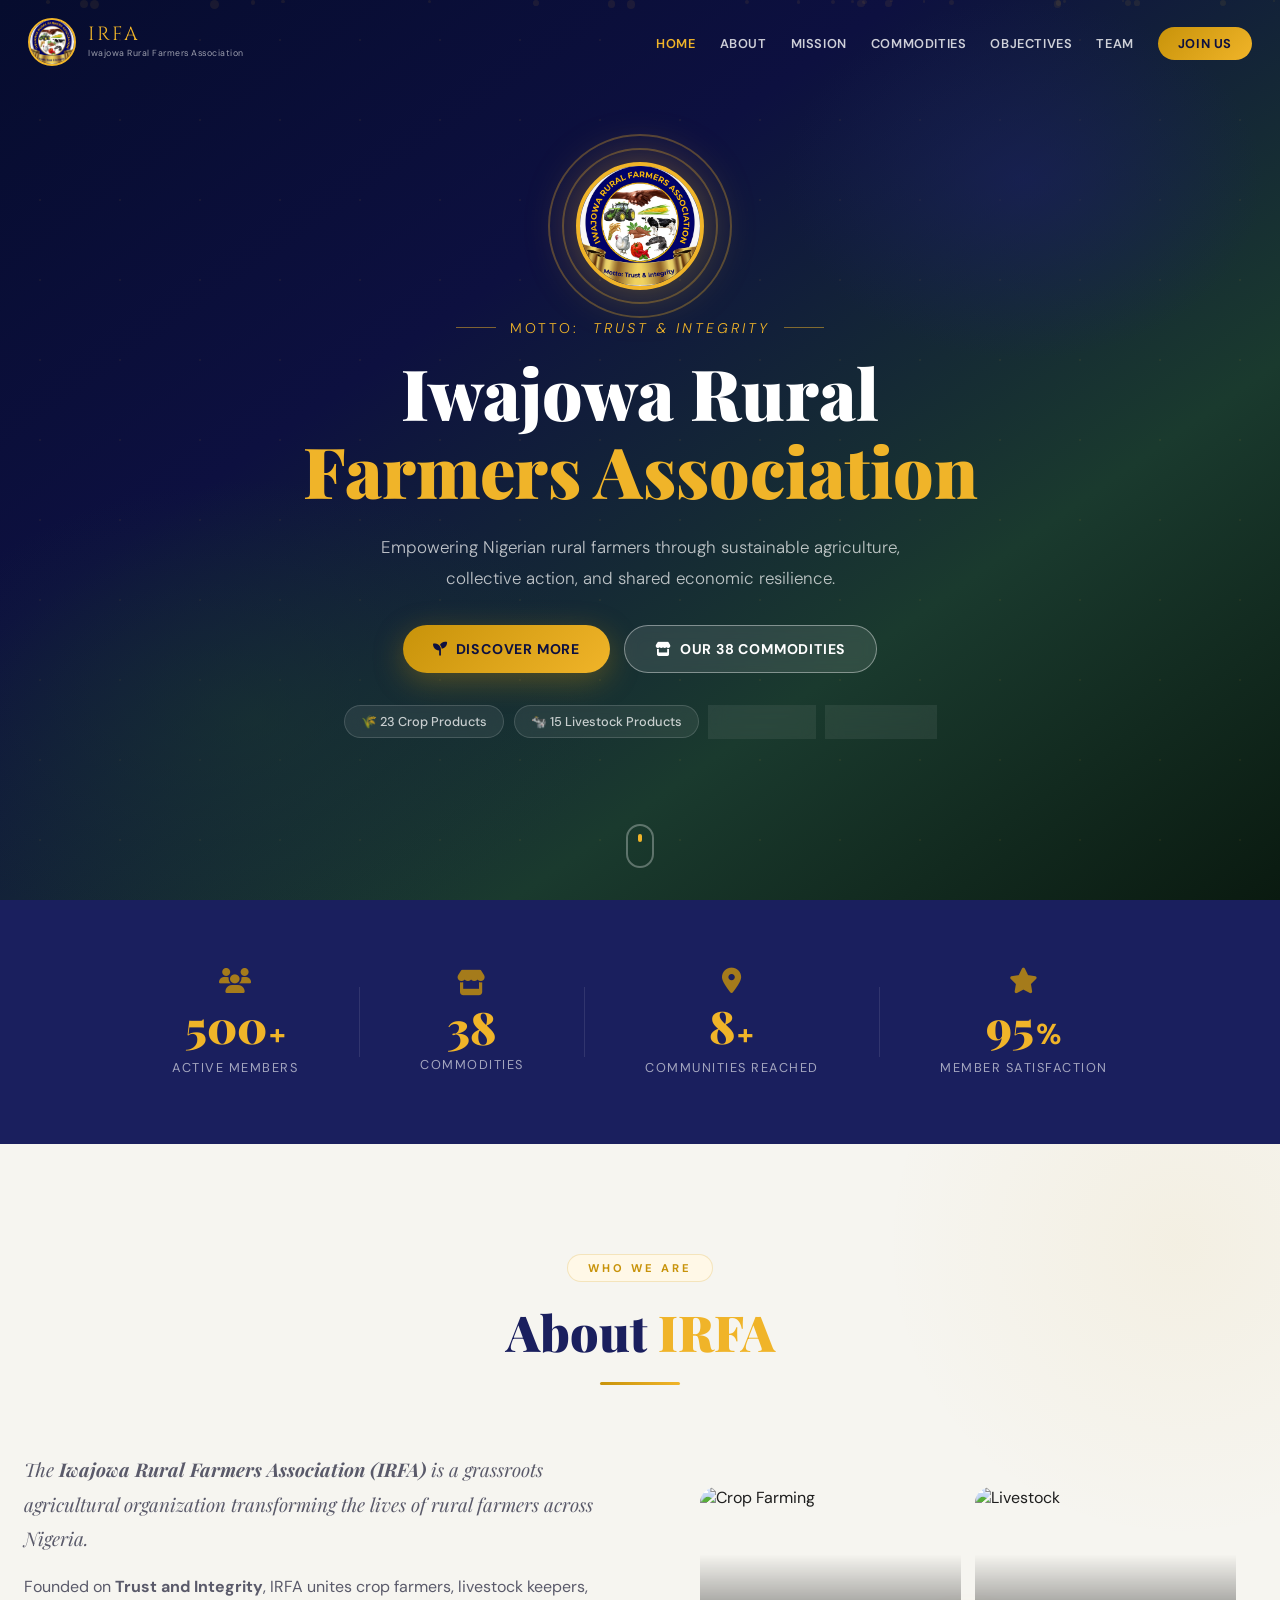
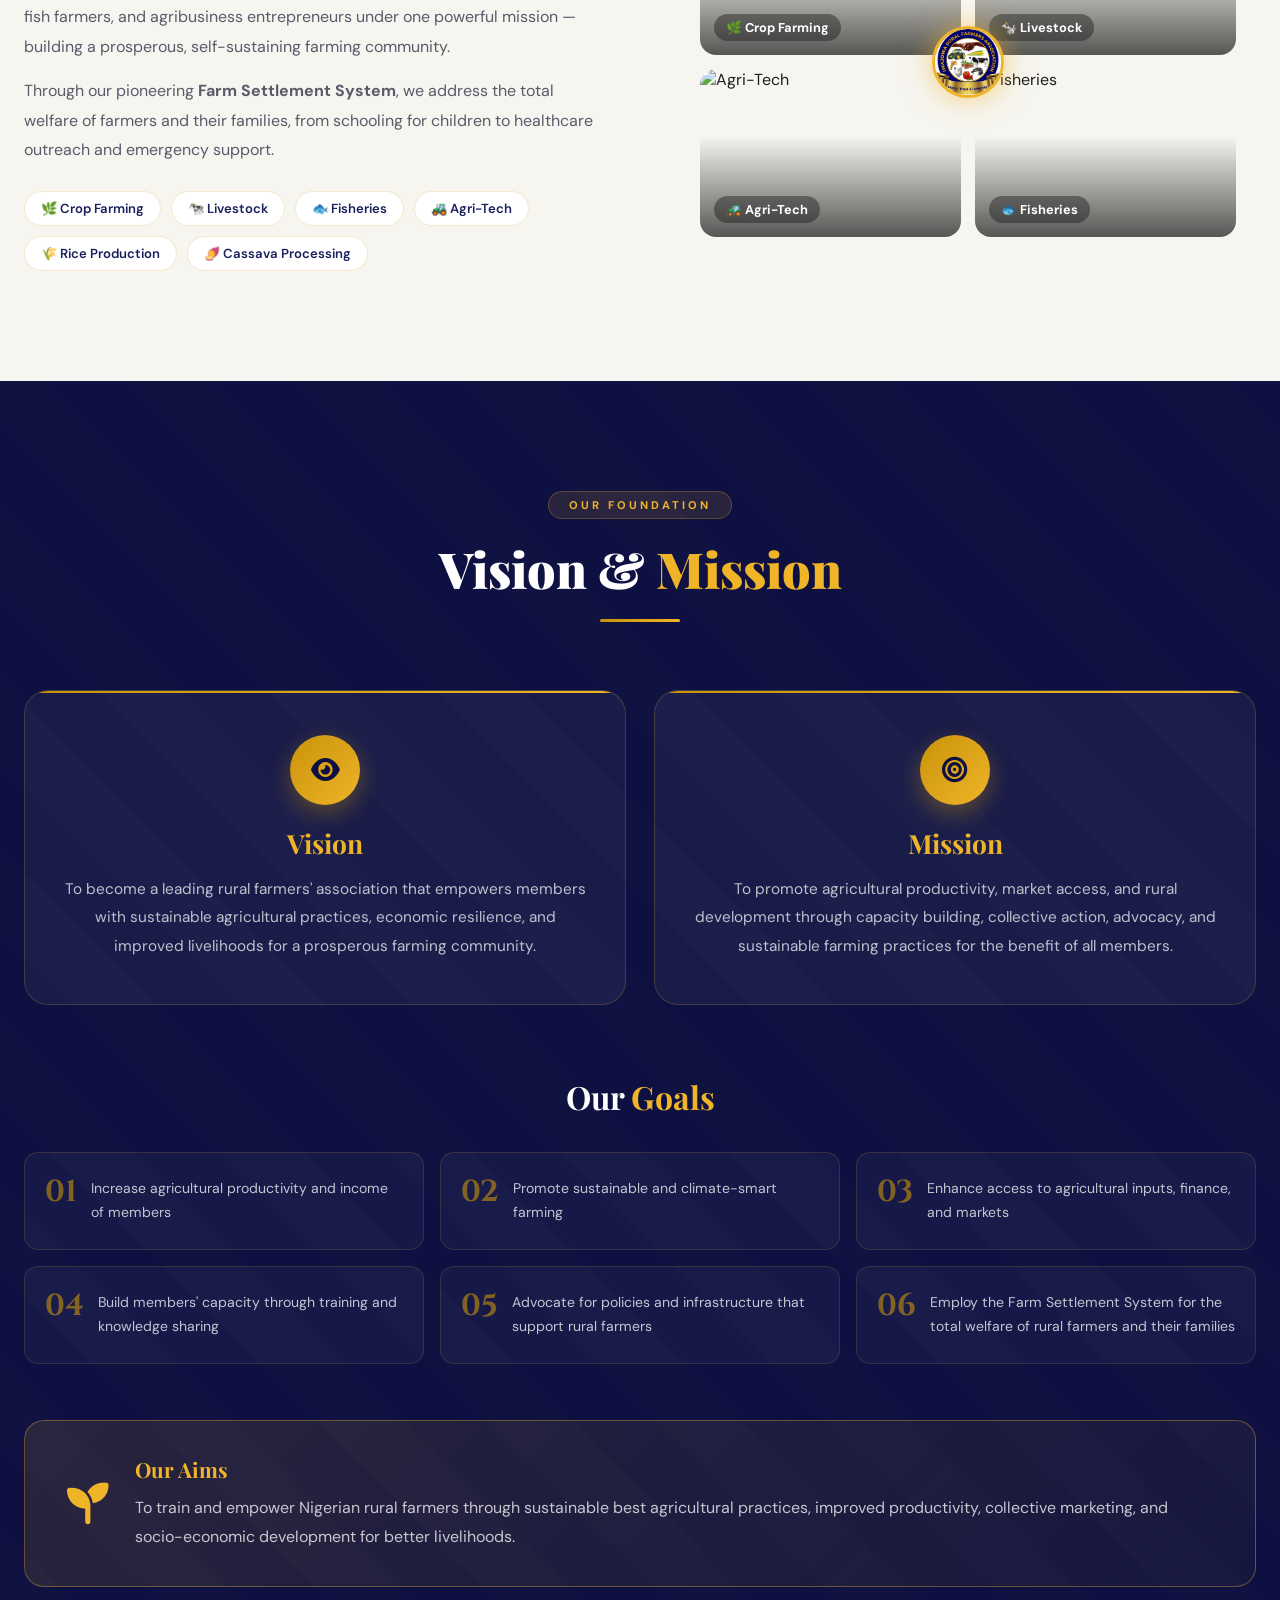
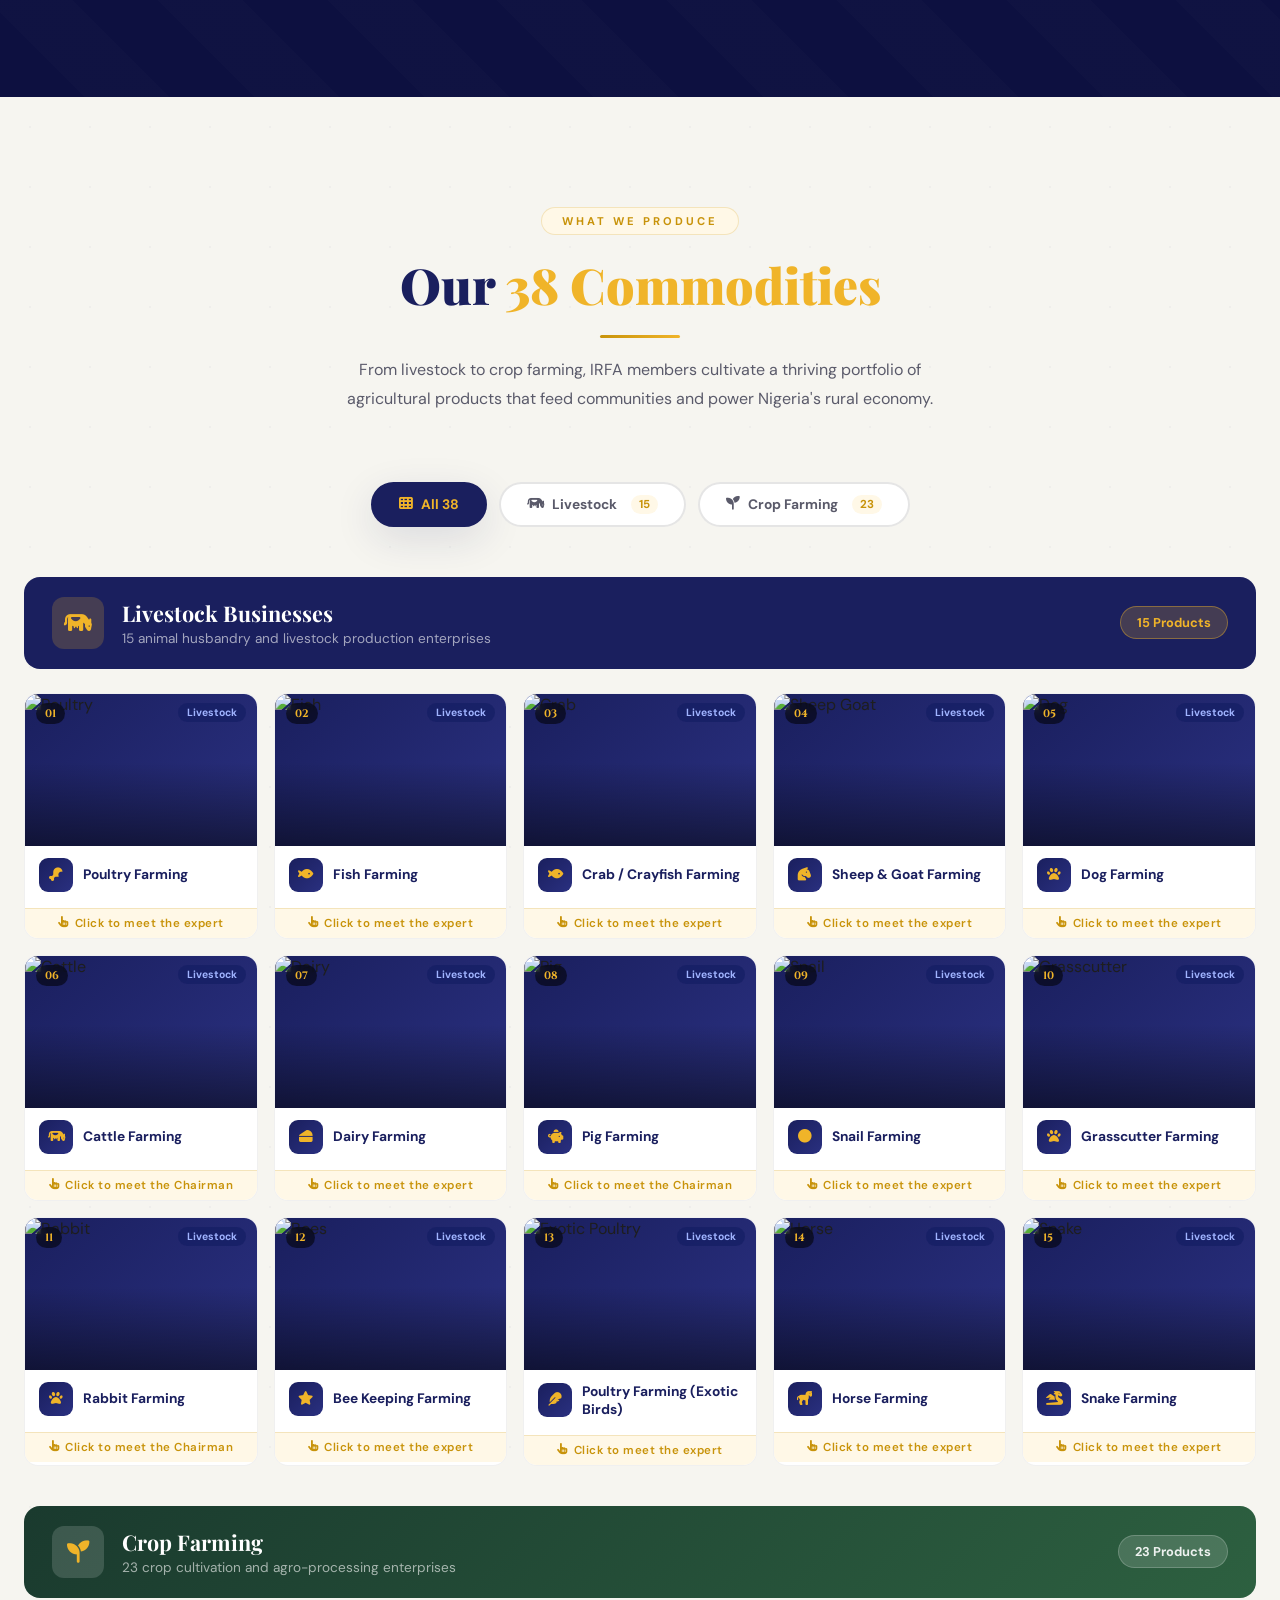
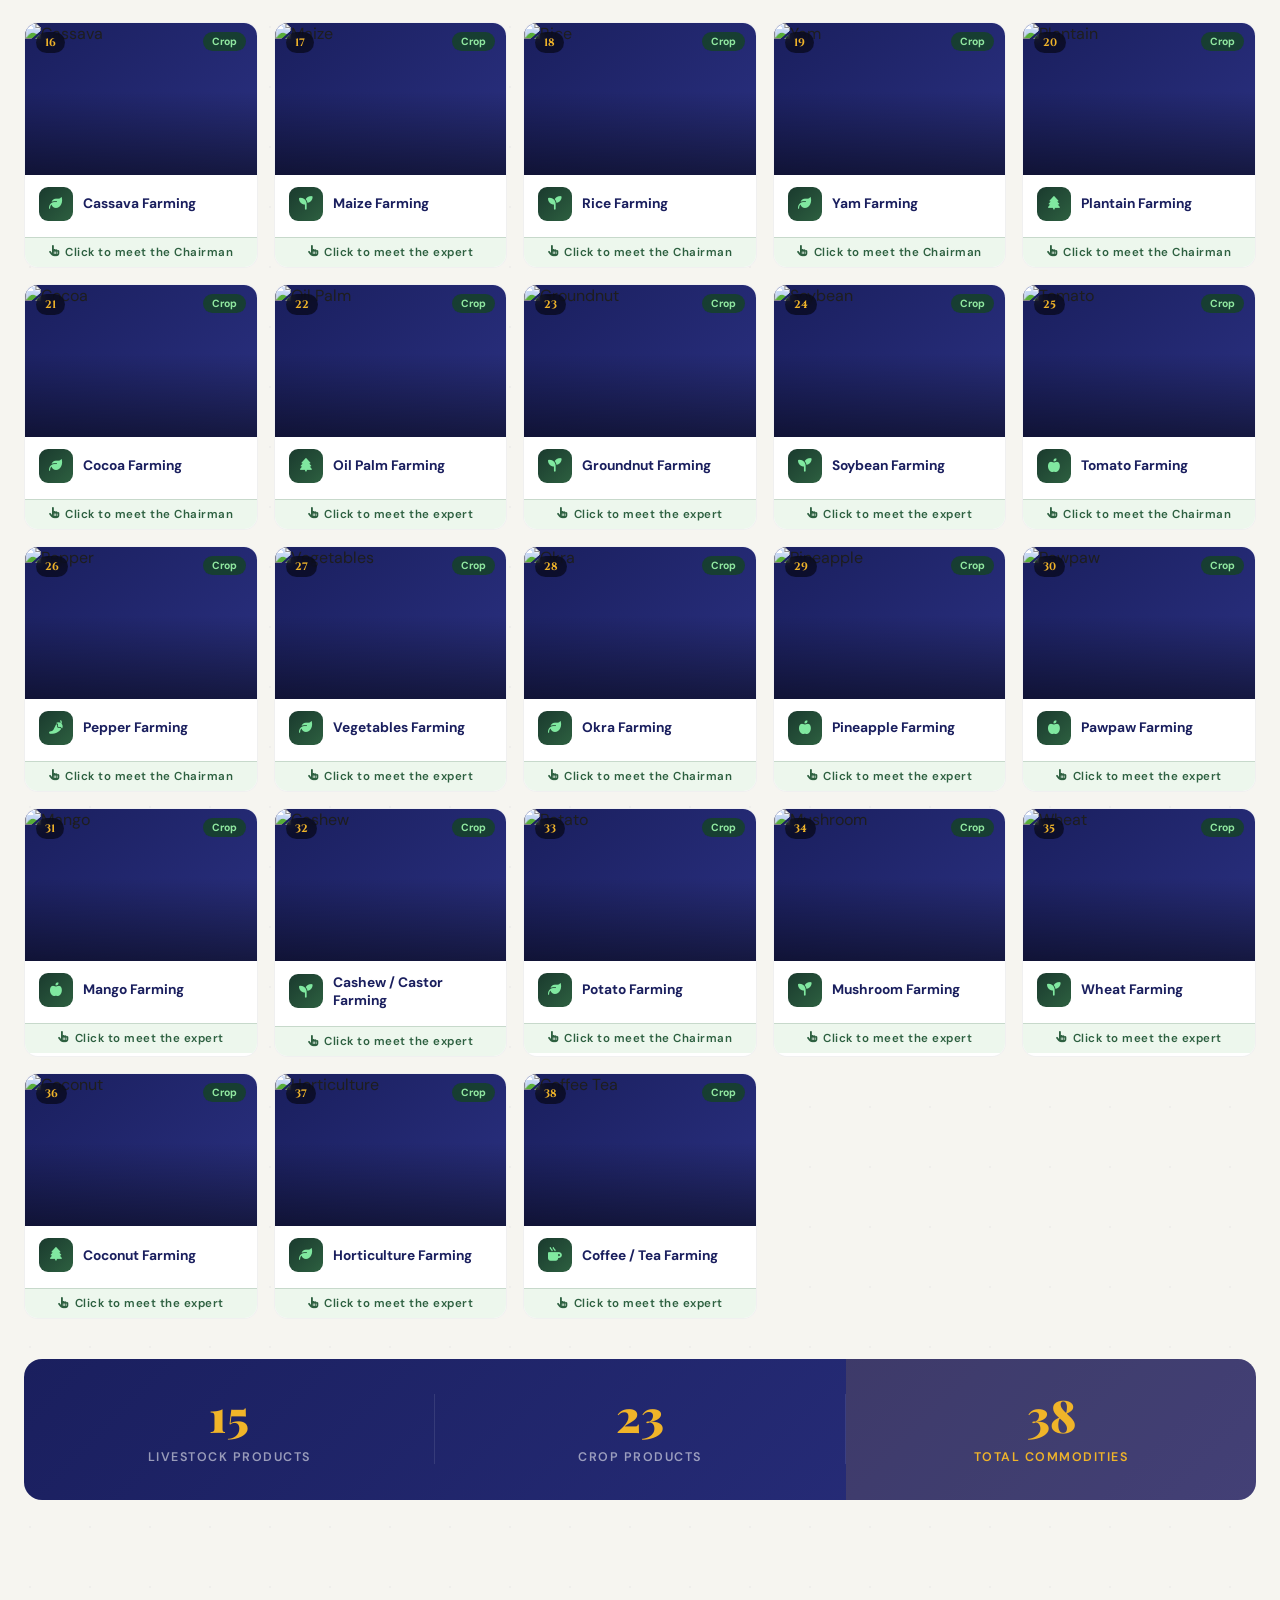
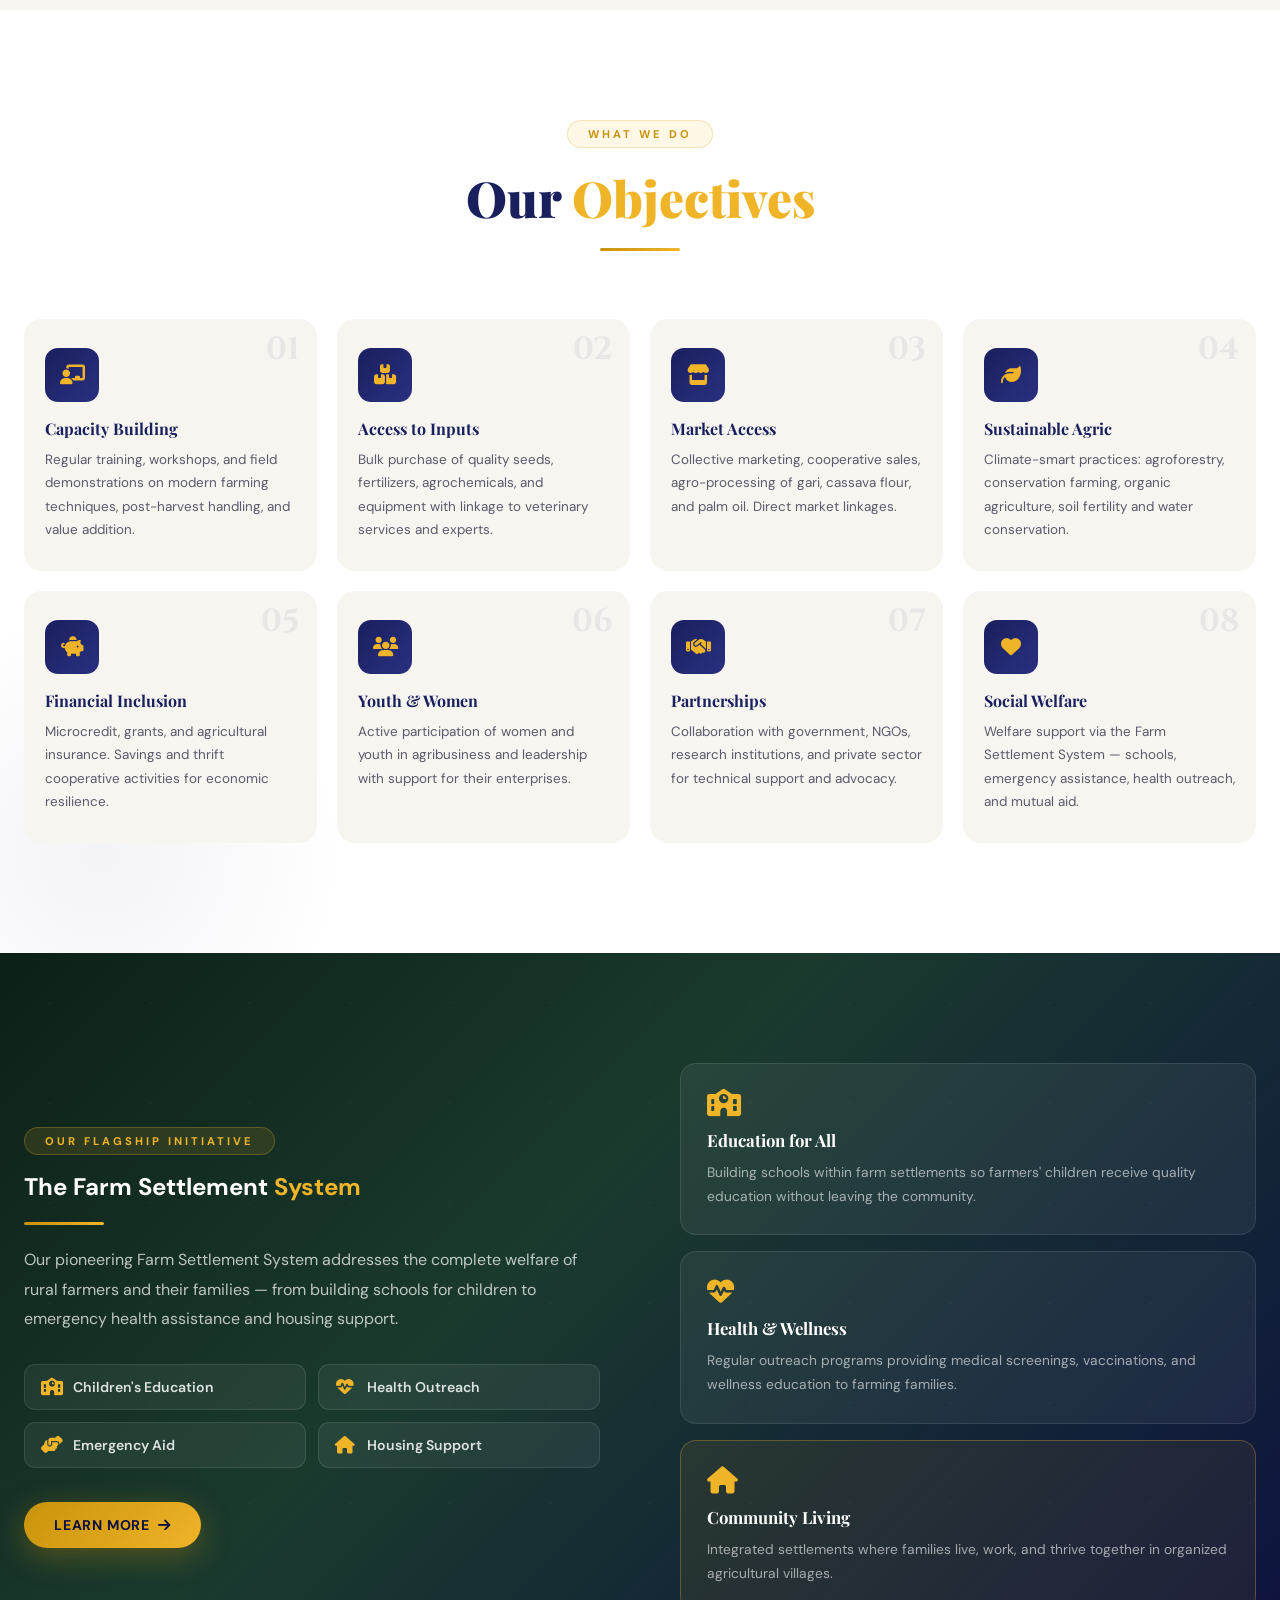
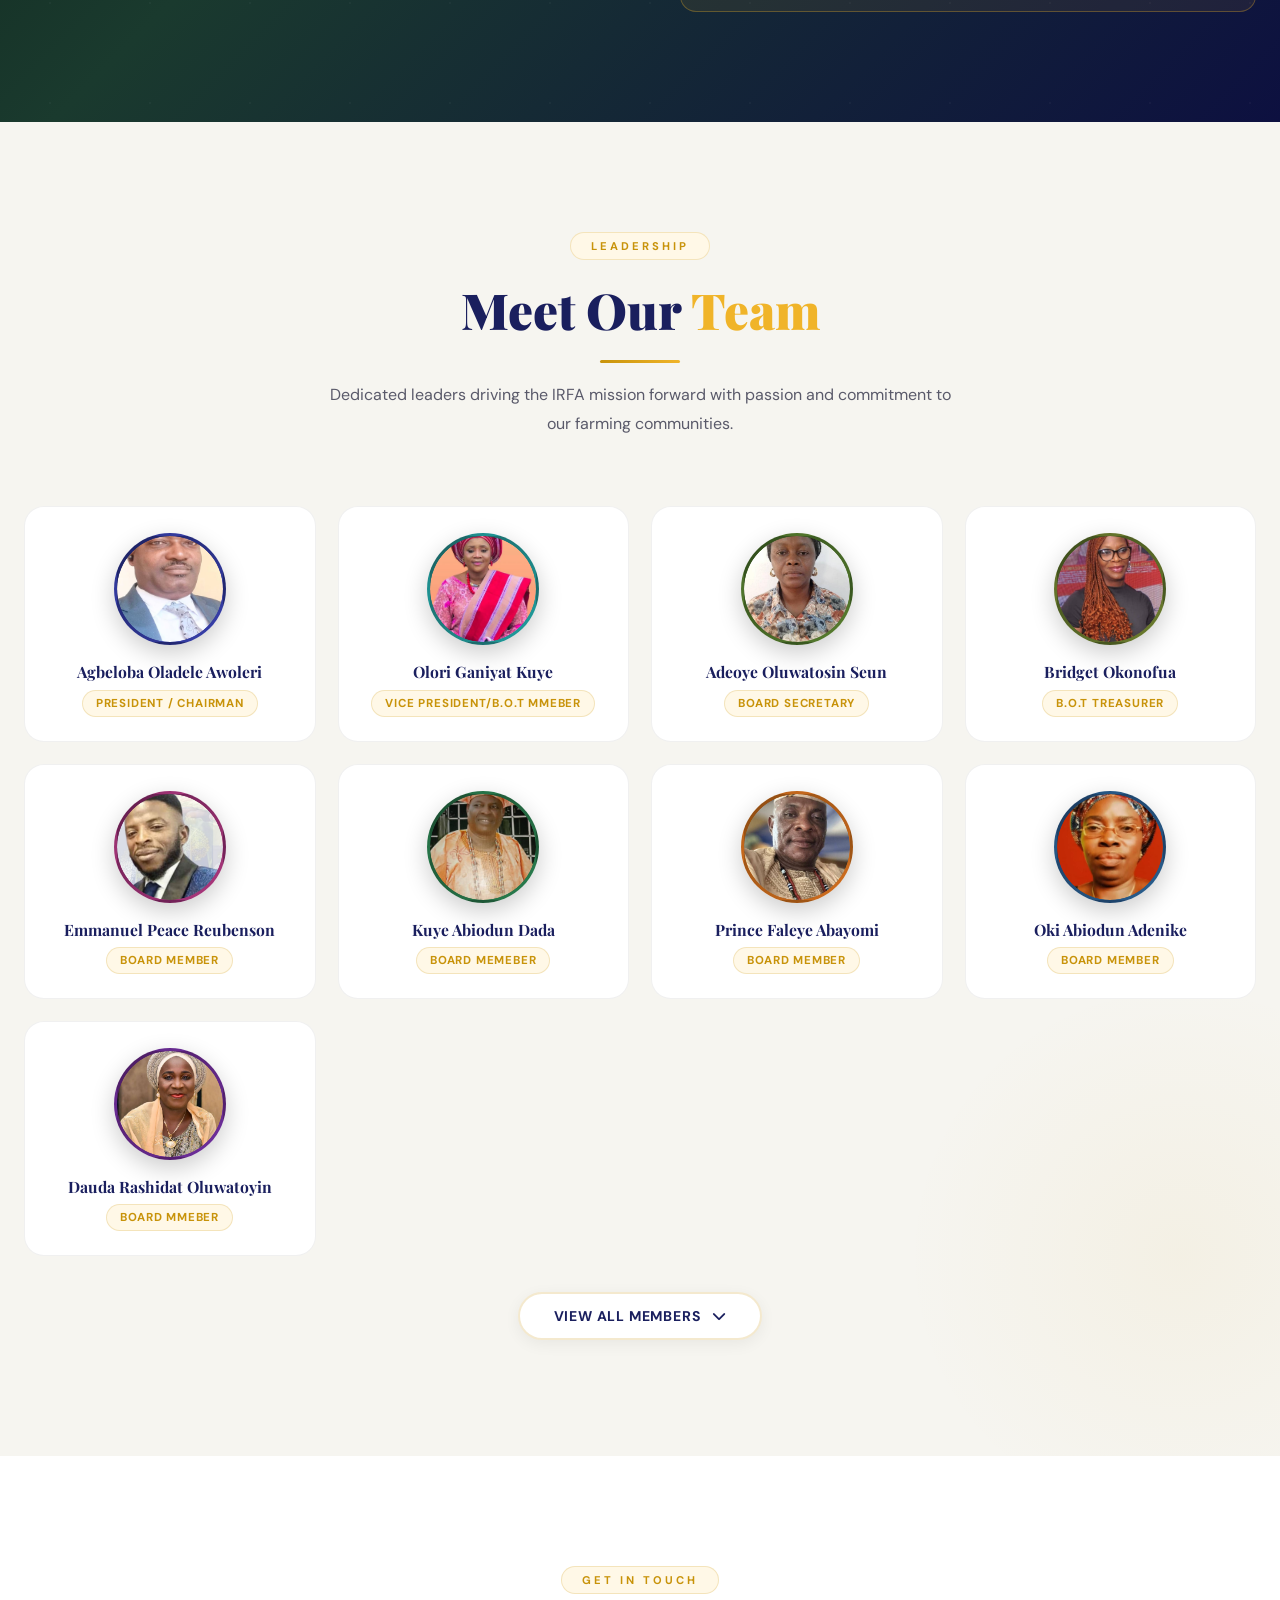
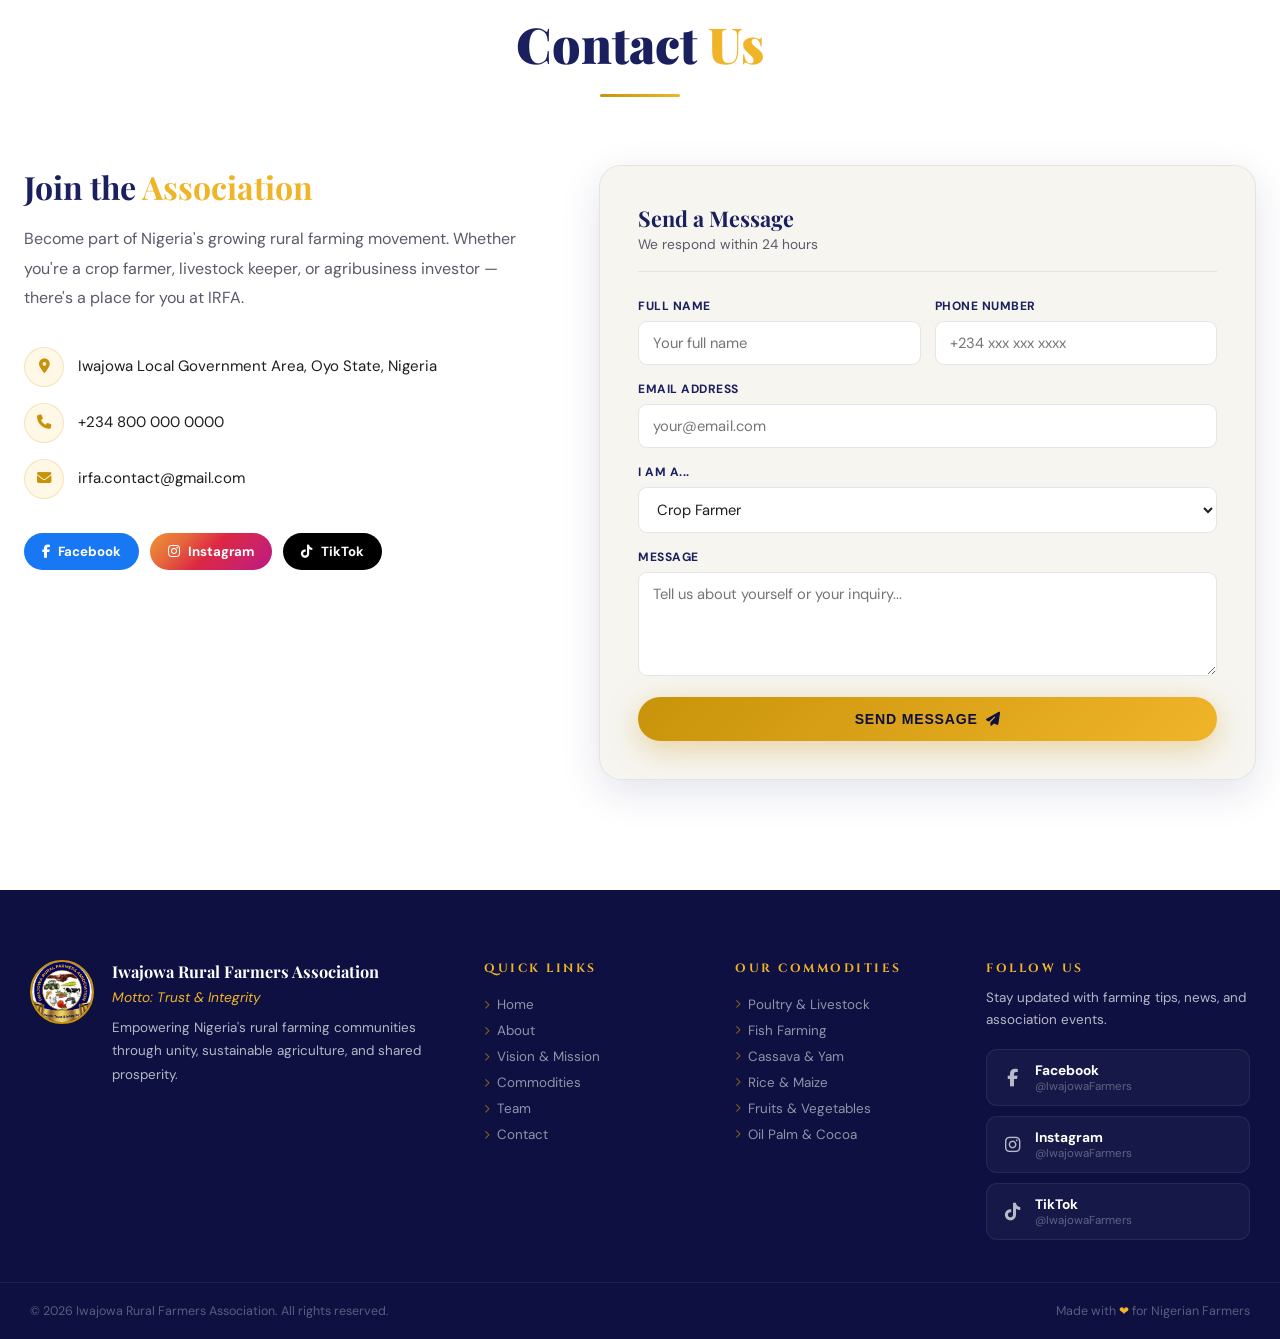
==== commit af002469: "nice" ====
--- a/index.html
+++ b/index.html
@@ -865,6 +865,33 @@
         </div>
         <div class="team-info"><h4>Agbeloba Oladele Awoleri</h4><span class="team-position">President / Chairman</span></div>
       </div>
+<div class="team-card" data-aos="fade-up" data-aos-delay="160">
+        <div class="team-photo-wrap">
+          <div class="team-photo tp-i">
+            <img src="team-photos/10.jpeg" alt="Olori Ganiyat Kuye " class="team-photo-img" onerror="this.style.display='none'; this.parentElement.querySelector('.team-initials').style.display='flex'"/>
+            <span class="team-initials">OG</span>
+          </div>
+        </div>
+        <div class="team-info"><h4>Olori Ganiyat Kuye </h4><span class="team-position">Vice President/B.O.T Mmeber</span></div>
+      </div>
+      <div class="team-card" data-aos="fade-up" data-aos-delay="0">
+        <div class="team-photo-wrap">
+          <div class="team-photo tp-g">
+            <img src="team-photos/8.jpeg" alt="Adeoye Oluwatosin Seun " class="team-photo-img" onerror="this.style.display='none'; this.parentElement.querySelector('.team-initials').style.display='flex'"/>
+            <span class="team-initials">AO</span>
+          </div>
+        </div>
+        <div class="team-info"><h4>Adeoye Oluwatosin Seun </h4><span class="team-position">Board Secretary</span></div>
+      </div>
+       <div class="team-card" data-aos="fade-up" data-aos-delay="320">
+        <div class="team-photo-wrap">
+          <div class="team-photo tp-k">
+            <img src="team-photos/11.jpeg" alt="" class="team-photo-img" onerror="this.style.display='none'; this.parentElement.querySelector('.team-initials').style.display='flex'"/>
+            <span class="team-initials">BO</span>
+          </div>
+        </div>
+        <div class="team-info"><h4>Bridget Okonofua </h4><span class="team-position">B.O.T Treasurer </span></div>
+      </div>
 
       <div class="team-card" data-aos="fade-up" data-aos-delay="80">
         <div class="team-photo-wrap">
@@ -873,7 +900,7 @@
             <span class="team-initials">RE</span>
           </div>
         </div>
-        <div class="team-info"><h4> Reubenson Emmanuel Peace</h4><span class="team-position">Board Member</span></div>
+        <div class="team-info"><h4>  Emmanuel Peace Reubenson</h4><span class="team-position">Board Member</span></div>
       </div>
 
       <div class="team-card" data-aos="fade-up" data-aos-delay="160">
@@ -921,15 +948,7 @@
     <!-- EXTRA MEMBERS -->
     <div class="team-grid team-extra" id="teamExtra">
 
-      <div class="team-card" data-aos="fade-up" data-aos-delay="0">
-        <div class="team-photo-wrap">
-          <div class="team-photo tp-g">
-            <img src="team-photos/8.jpeg" alt="Adeoye Oluwatosin Seun " class="team-photo-img" onerror="this.style.display='none'; this.parentElement.querySelector('.team-initials').style.display='flex'"/>
-            <span class="team-initials">AO</span>
-          </div>
-        </div>
-        <div class="team-info"><h4>Adeoye Oluwatosin Seun </h4><span class="team-position">Board Secretary</span></div>
-      </div>
+      
 
       <div class="team-card" data-aos="fade-up" data-aos-delay="80">
         <div class="team-photo-wrap">
@@ -941,27 +960,11 @@
         <div class="team-info"><h4>Alhaji Kamil Okanlawon</h4><span class="team-position">Board Member</span></div>
       </div>
 
-      <div class="team-card" data-aos="fade-up" data-aos-delay="160">
-        <div class="team-photo-wrap">
-          <div class="team-photo tp-i">
-            <img src="team-photos/10.jpeg" alt="Olori Ganiyat Kuye " class="team-photo-img" onerror="this.style.display='none'; this.parentElement.querySelector('.team-initials').style.display='flex'"/>
-            <span class="team-initials">OG</span>
-          </div>
-        </div>
-        <div class="team-info"><h4>Olori Ganiyat Kuye </h4><span class="team-position">Vice President/B.O.T Mmeber</span></div>
-      </div>
-
       
 
-      <div class="team-card" data-aos="fade-up" data-aos-delay="320">
-        <div class="team-photo-wrap">
-          <div class="team-photo tp-k">
-            <img src="team-photos/11.jpeg" alt="" class="team-photo-img" onerror="this.style.display='none'; this.parentElement.querySelector('.team-initials').style.display='flex'"/>
-            <span class="team-initials">BO</span>
-          </div>
-        </div>
-        <div class="team-info"><h4>Bridget Okonofua </h4><span class="team-position">B.O.T Treasurer </span></div>
-      </div>
+      
+
+     
 
       
 
@@ -991,7 +994,7 @@
         <div class="contact-details">
           <div class="contact-item" data-aos="fade-right" data-aos-delay="100"><div class="ci-icon"><i class="fas fa-map-marker-alt"></i></div><span>Iwajowa Local Government Area, Oyo State, Nigeria</span></div>
           <div class="contact-item" data-aos="fade-right" data-aos-delay="200"><div class="ci-icon"><i class="fas fa-phone"></i></div><span>+234 800 000 0000</span></div>
-          <div class="contact-item" data-aos="fade-right" data-aos-delay="300"><div class="ci-icon"><i class="fas fa-envelope"></i></div><span>info@irfa.ng</span></div>
+          <div class="contact-item" data-aos="fade-right" data-aos-delay="300"><div class="ci-icon"><i class="fas fa-envelope"></i></div><span>irfa.contact@gmail.com</span></div>
         </div>
         <div class="contact-social" data-aos="fade-up" data-aos-delay="400">
           <a href="https://facebook.com" target="_blank" class="social-btn fb"><i class="fab fa-facebook-f"></i><span>Facebook</span></a>
@@ -1059,7 +1062,7 @@
       <h4>Follow Us</h4>
       <p>Stay updated with farming tips, news, and association events.</p>
       <div class="footer-socials">
-        <a href="https://facebook.com" target="_blank" class="footer-social-link fb-link">
+        <a href="https://www.facebook.com/profile.php?id=61559724407484" target="_blank" class="footer-social-link fb-link">
           <i class="fab fa-facebook-f"></i><div><strong>Facebook</strong><span>@IwajowaFarmers</span></div>
         </a>
         <a href="https://instagram.com" target="_blank" class="footer-social-link ig-link">
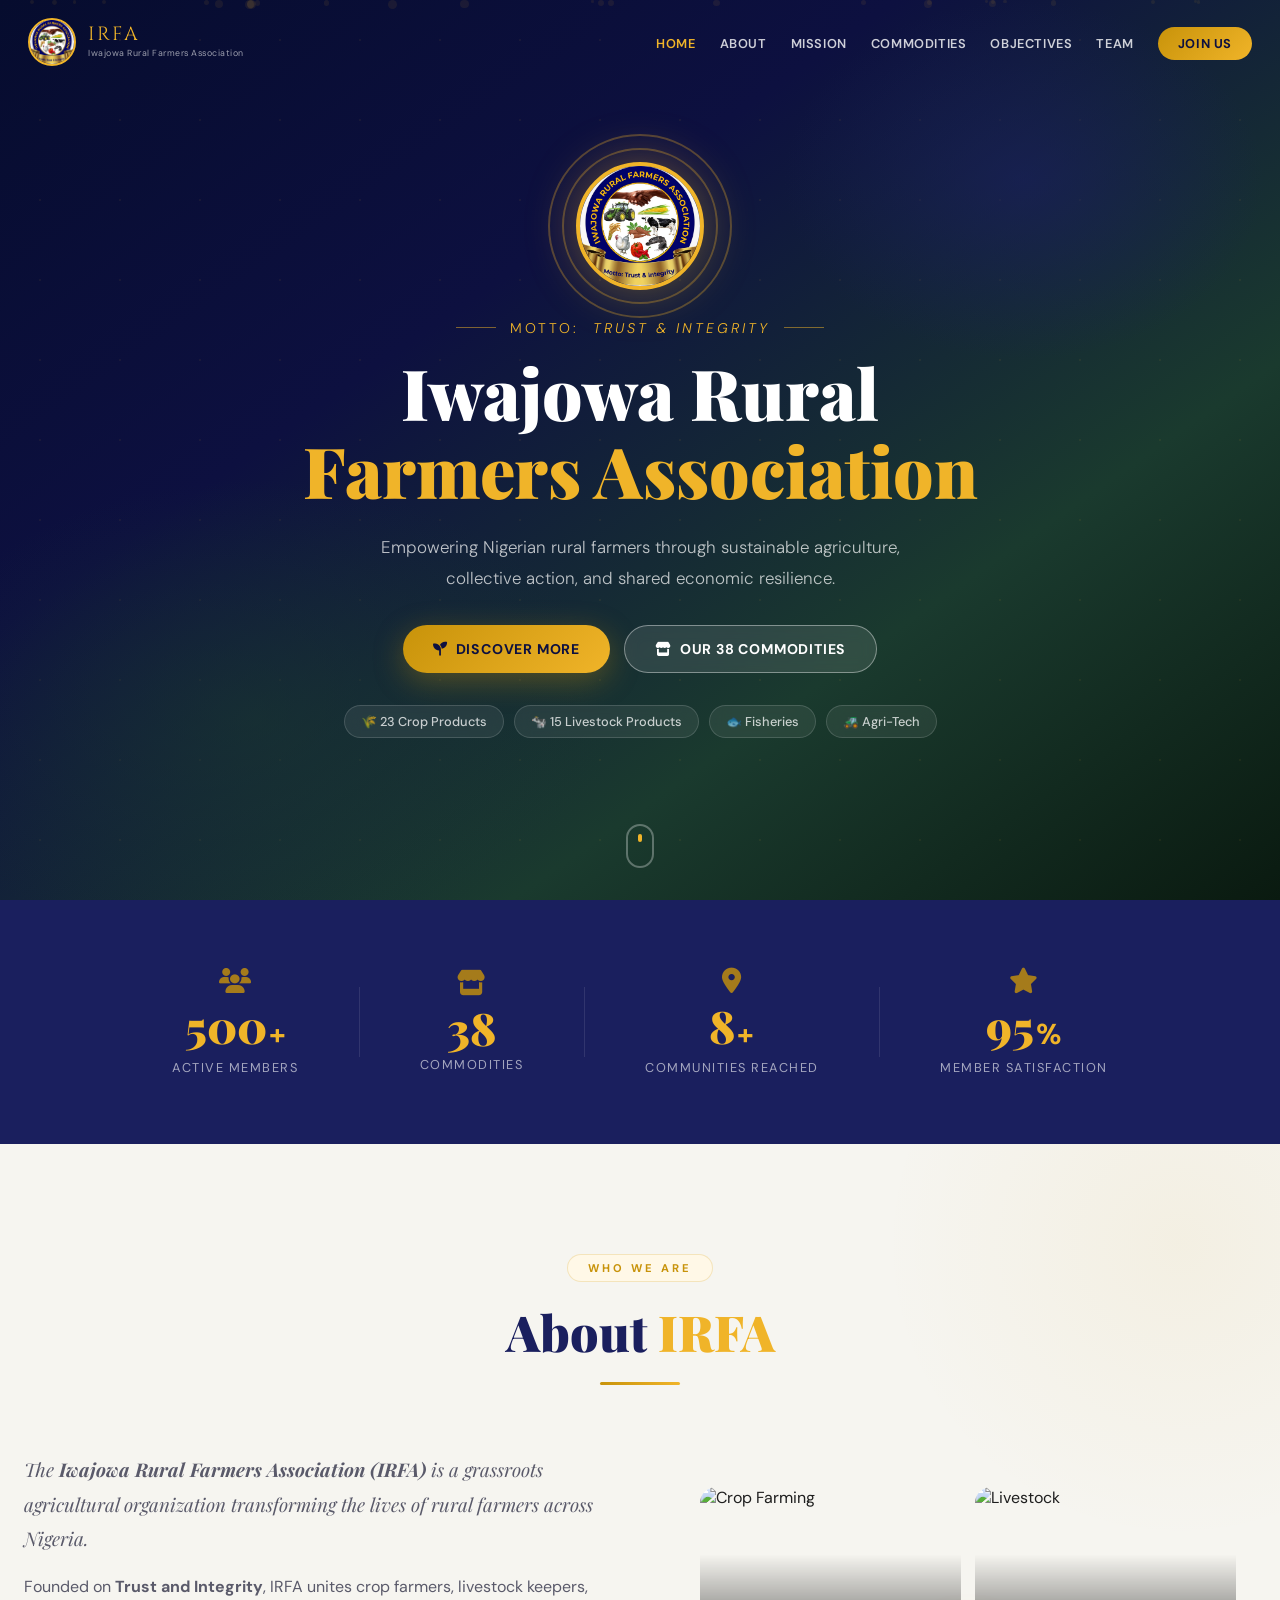
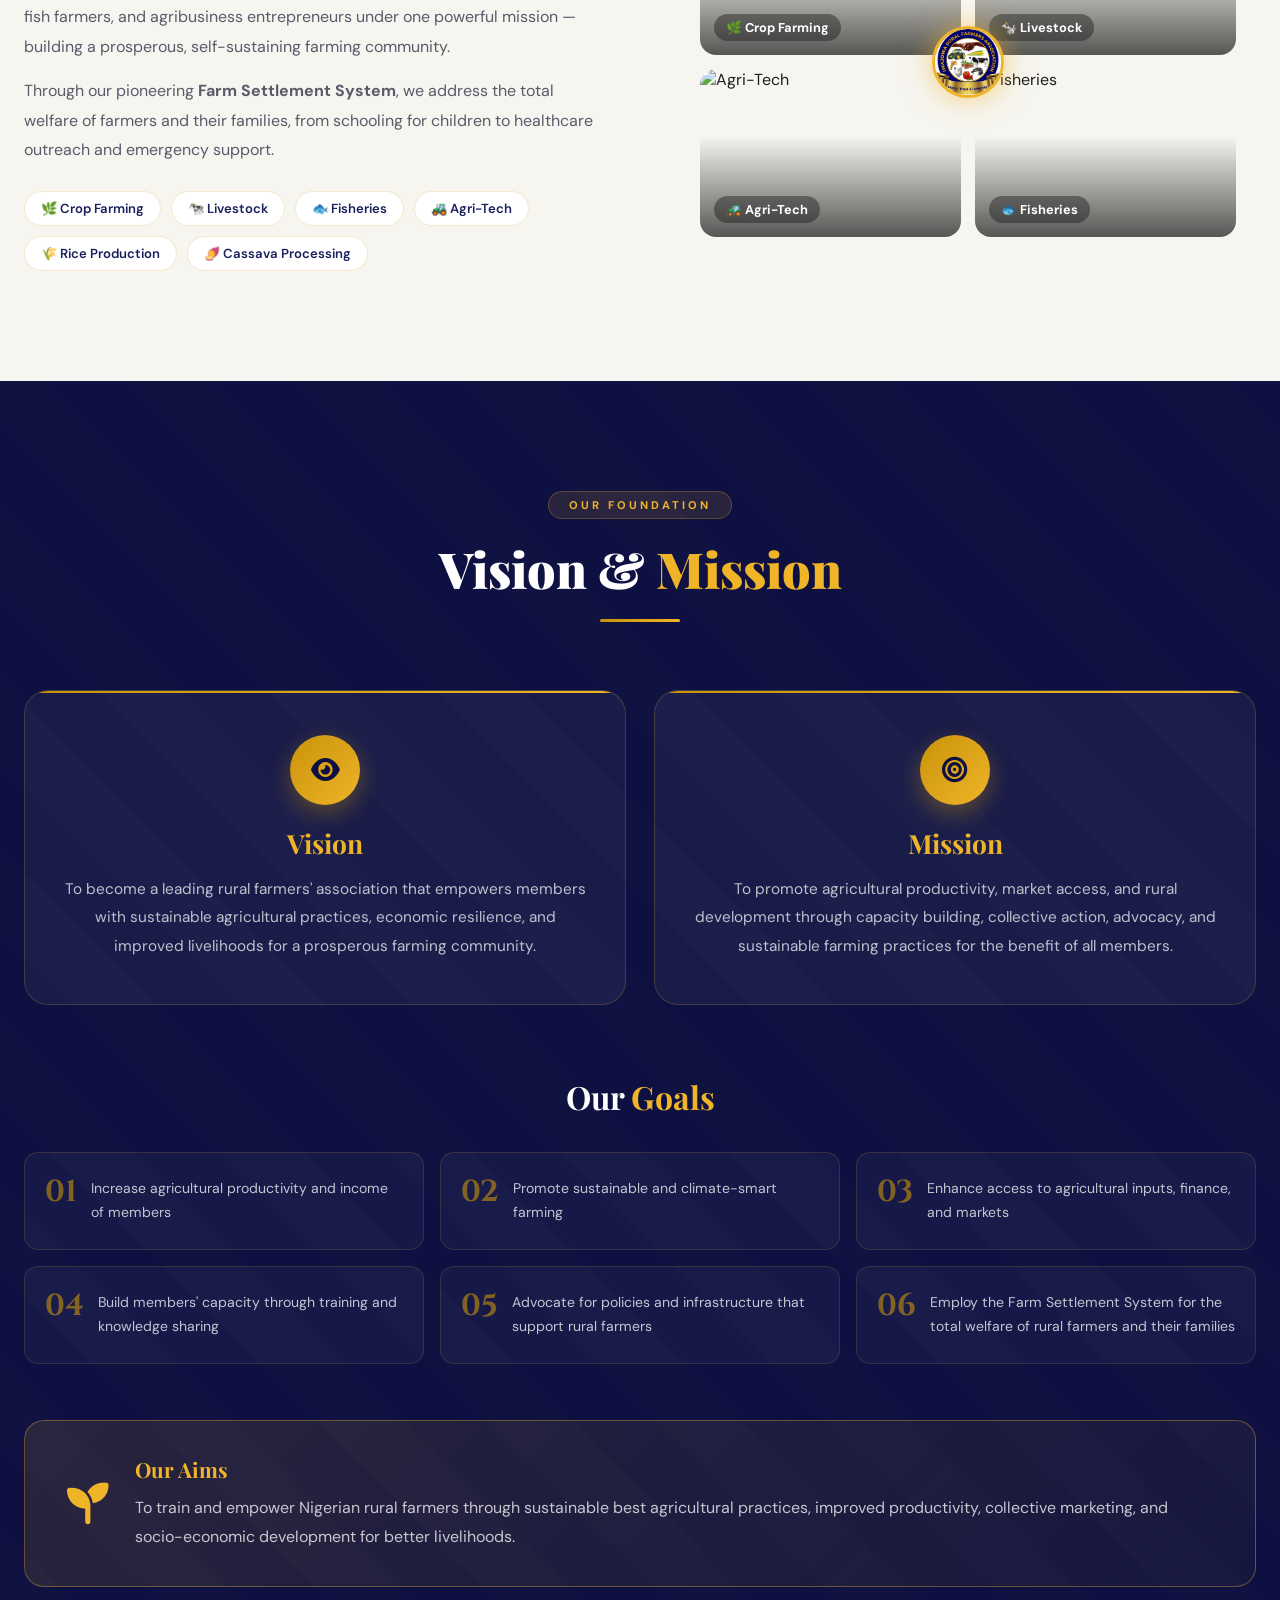
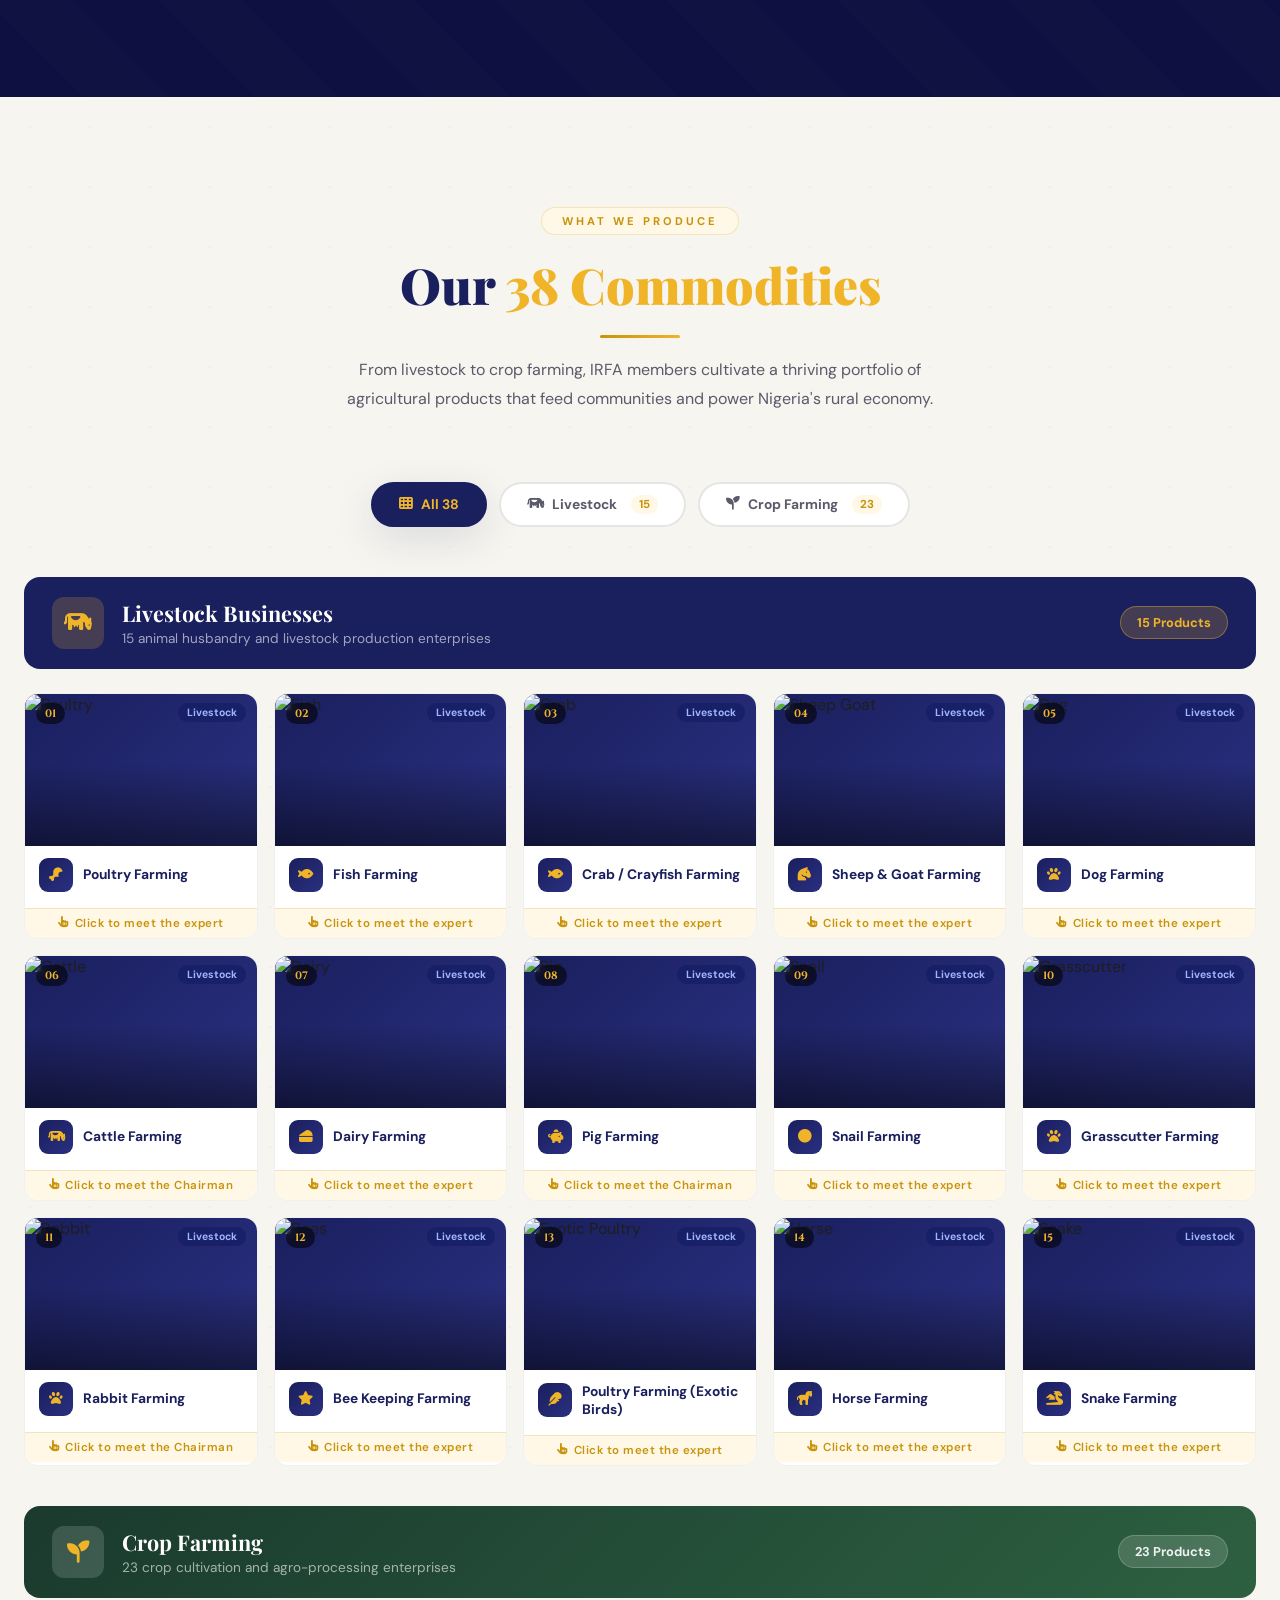
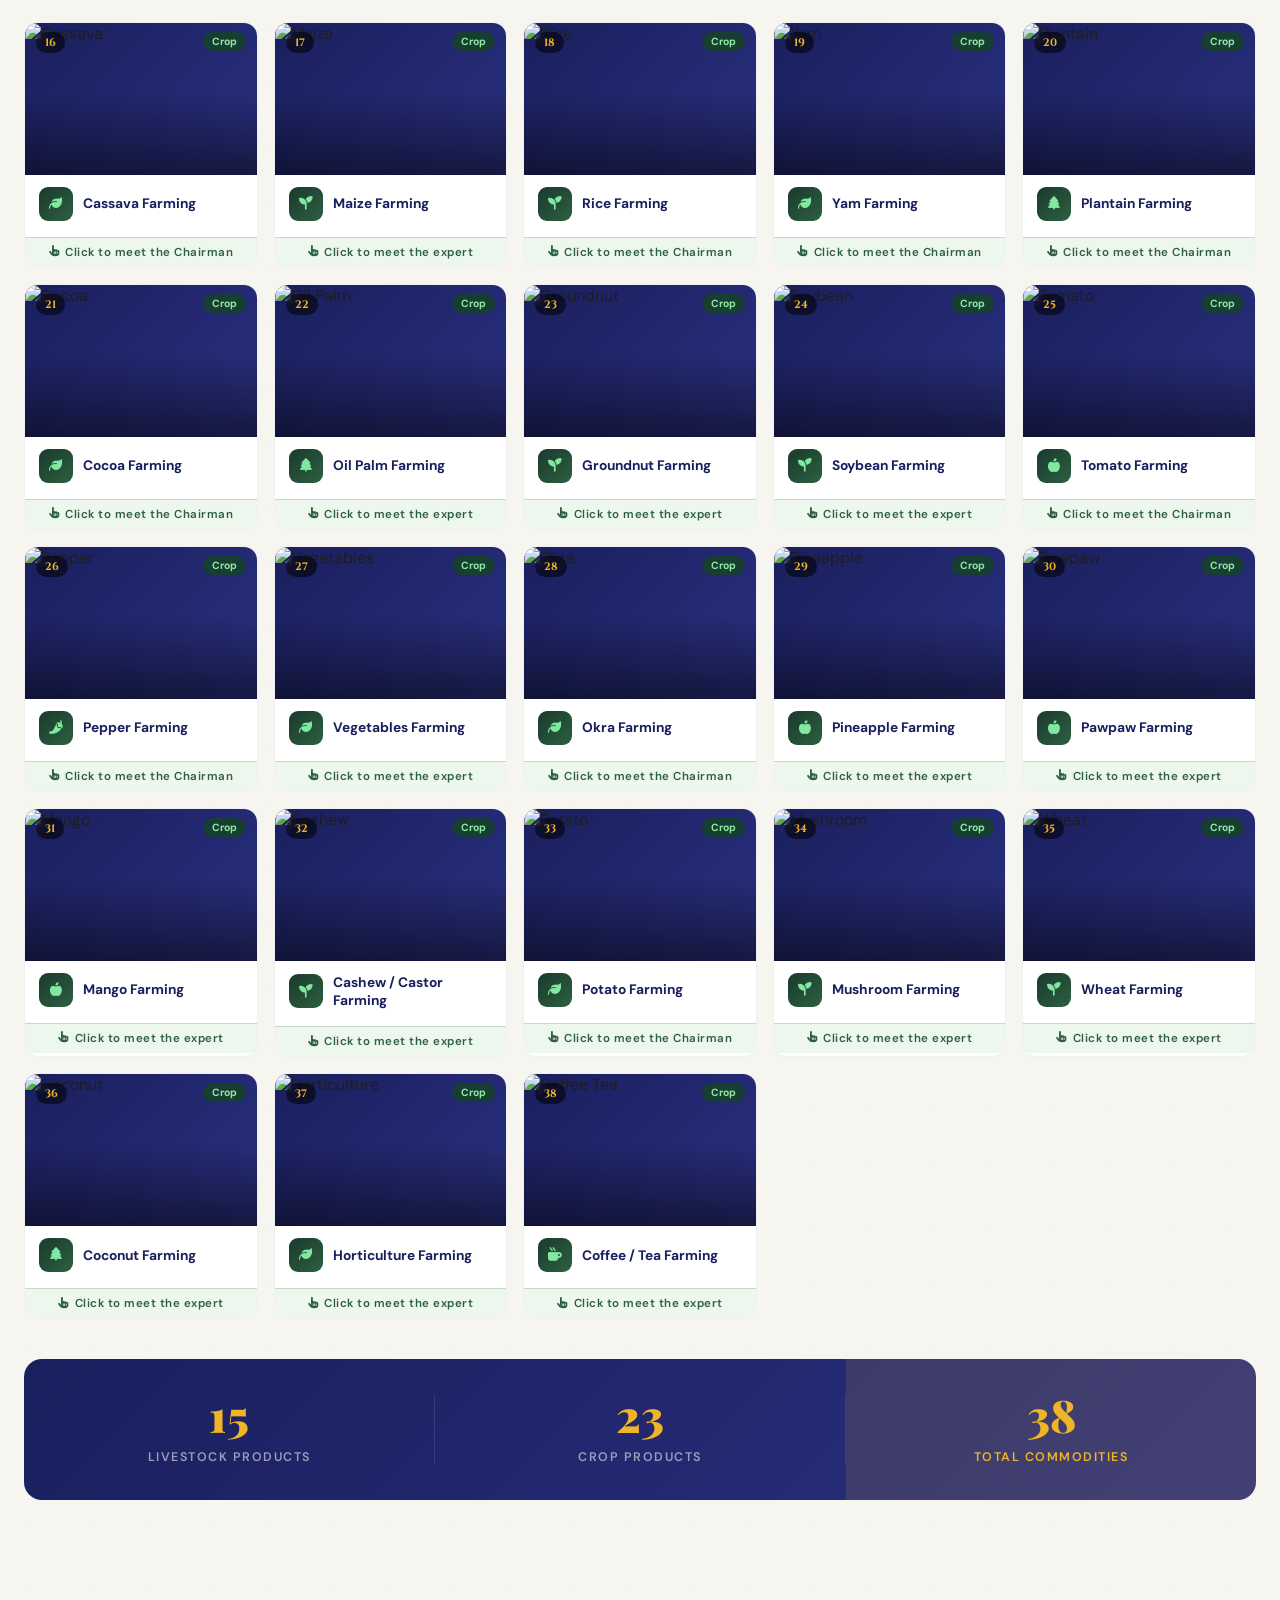
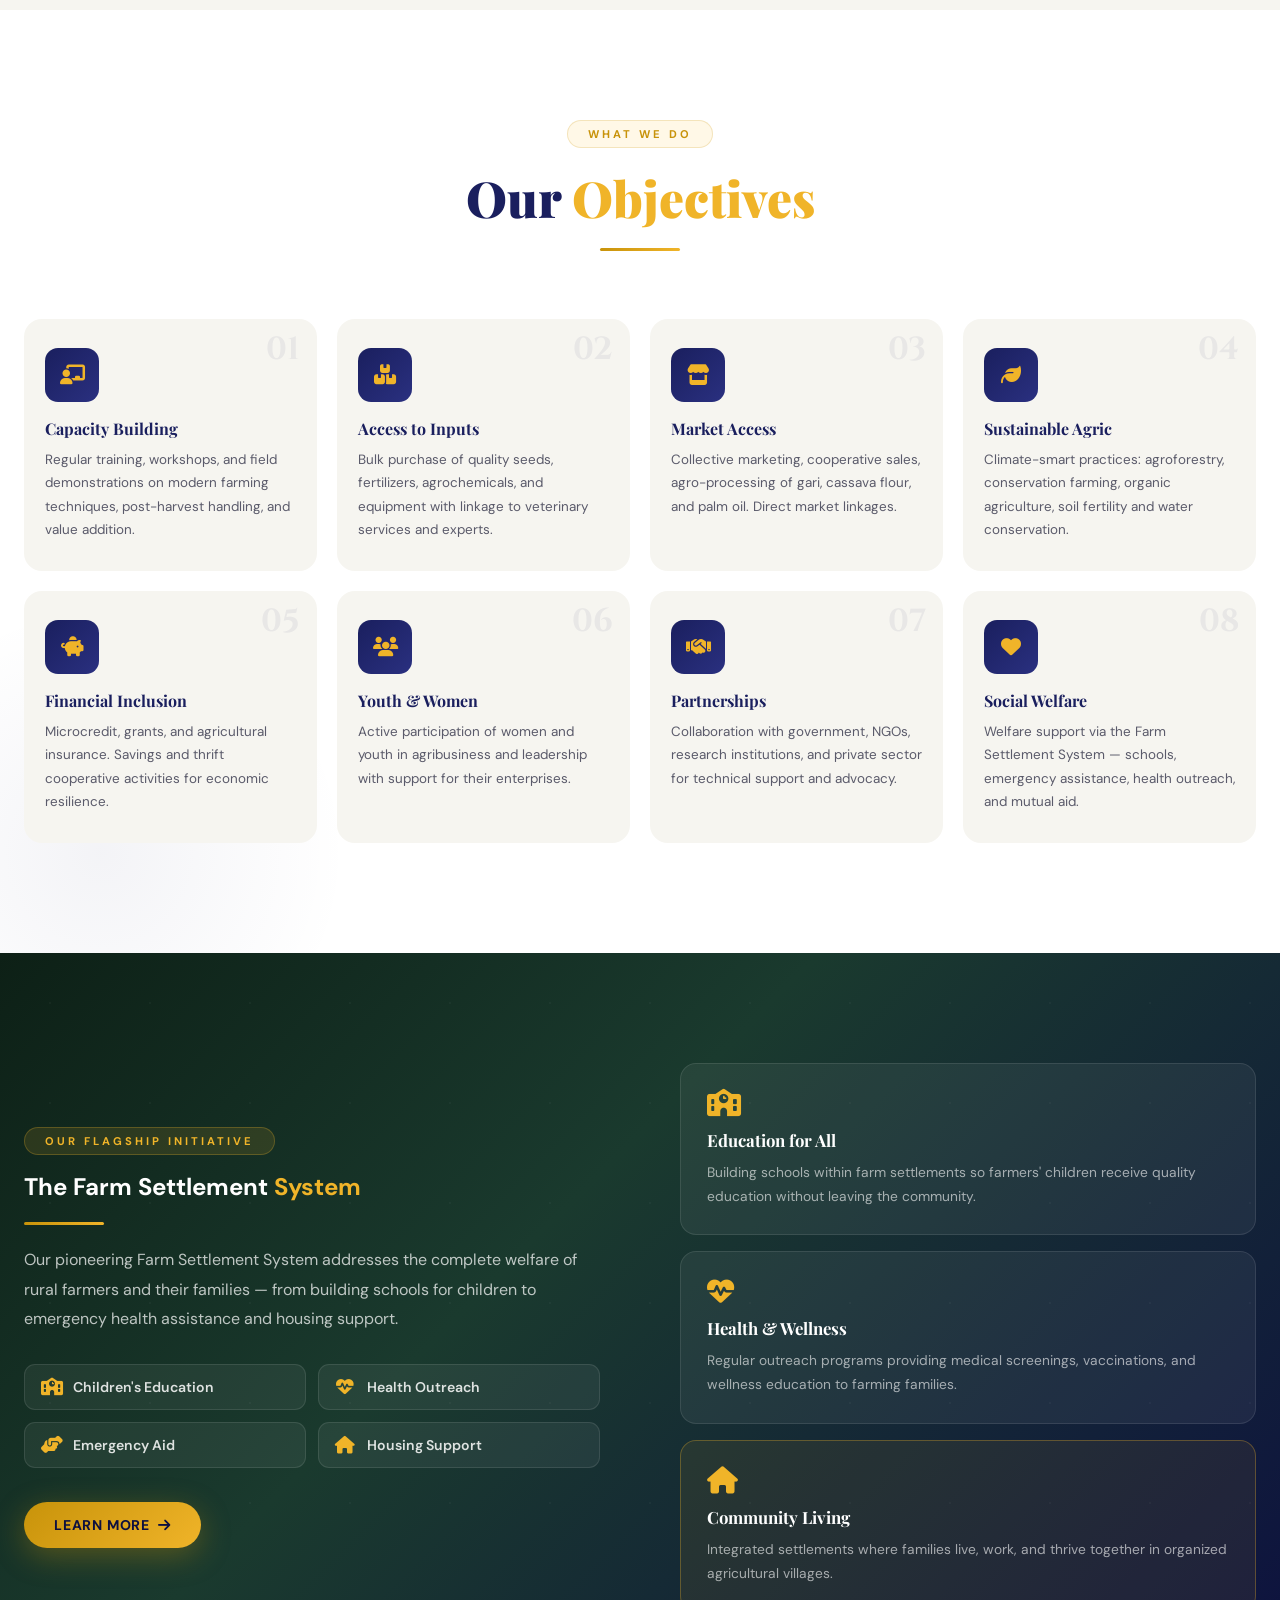
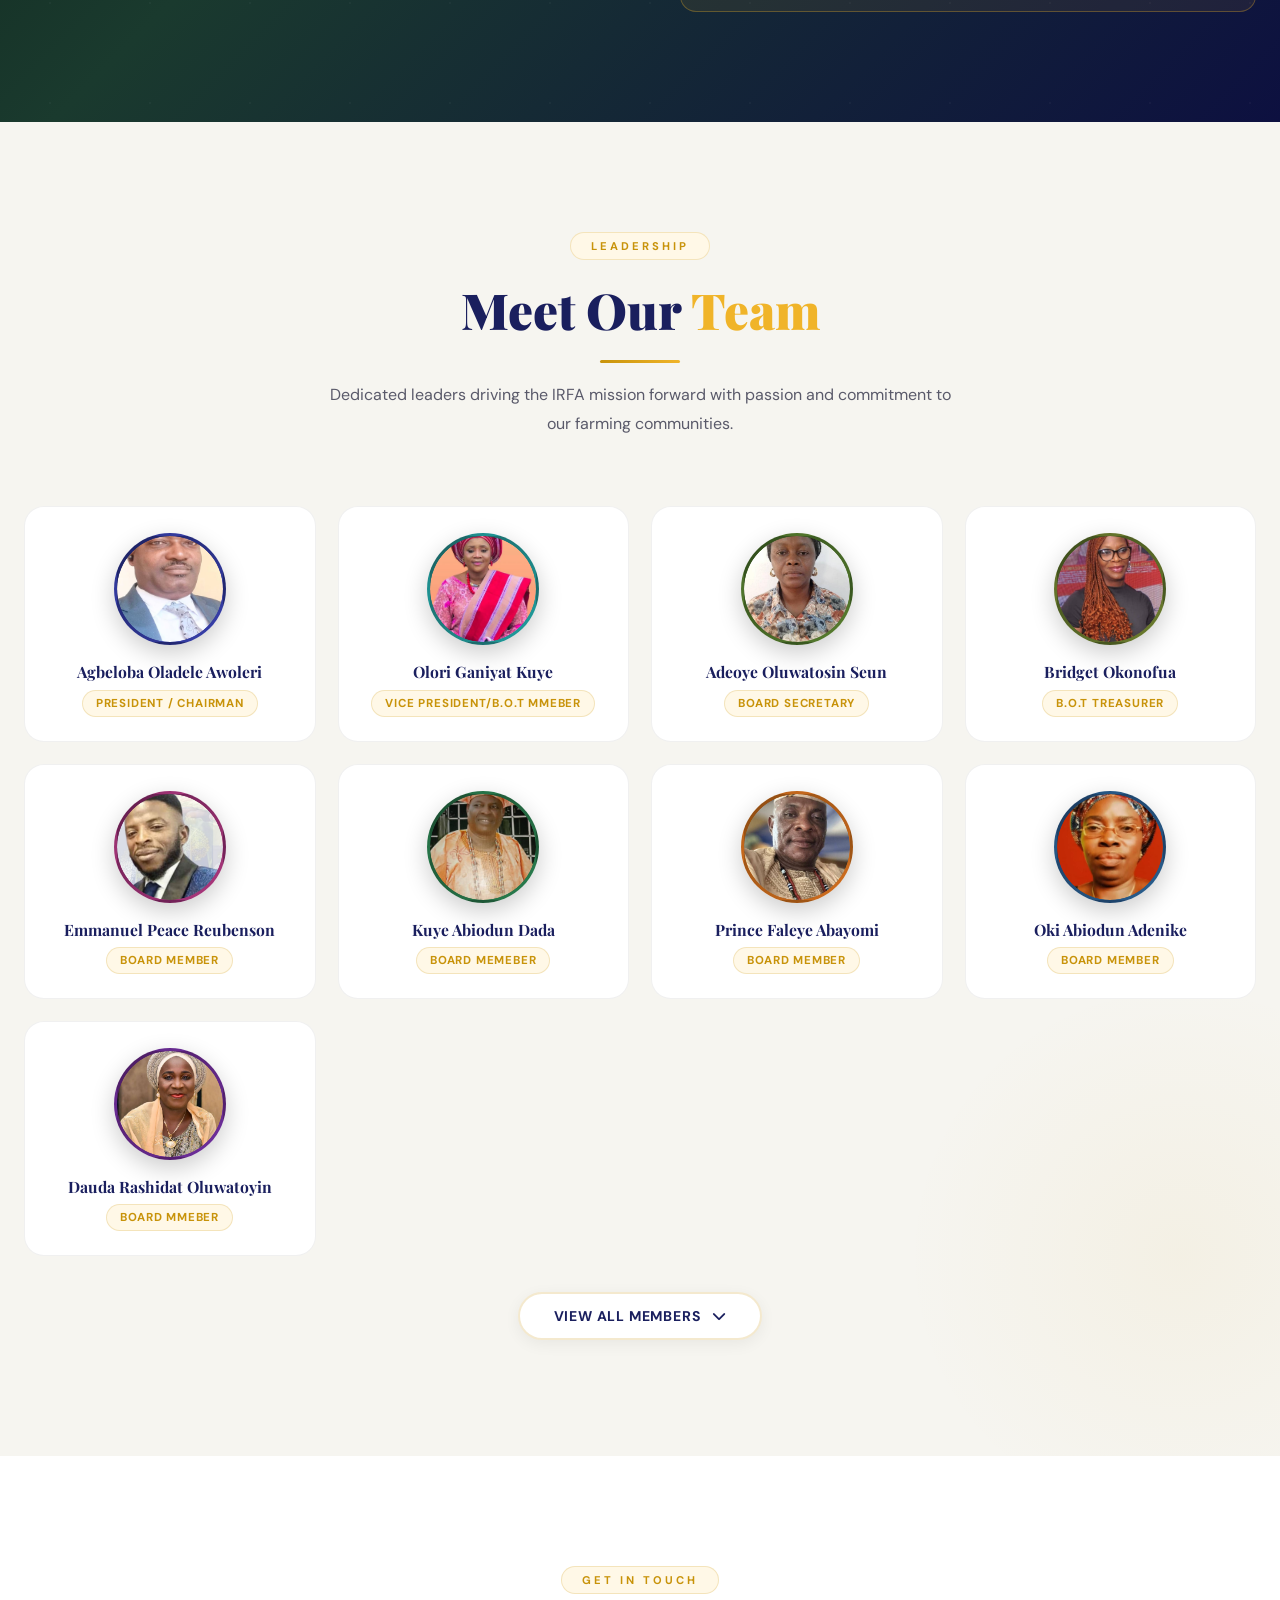
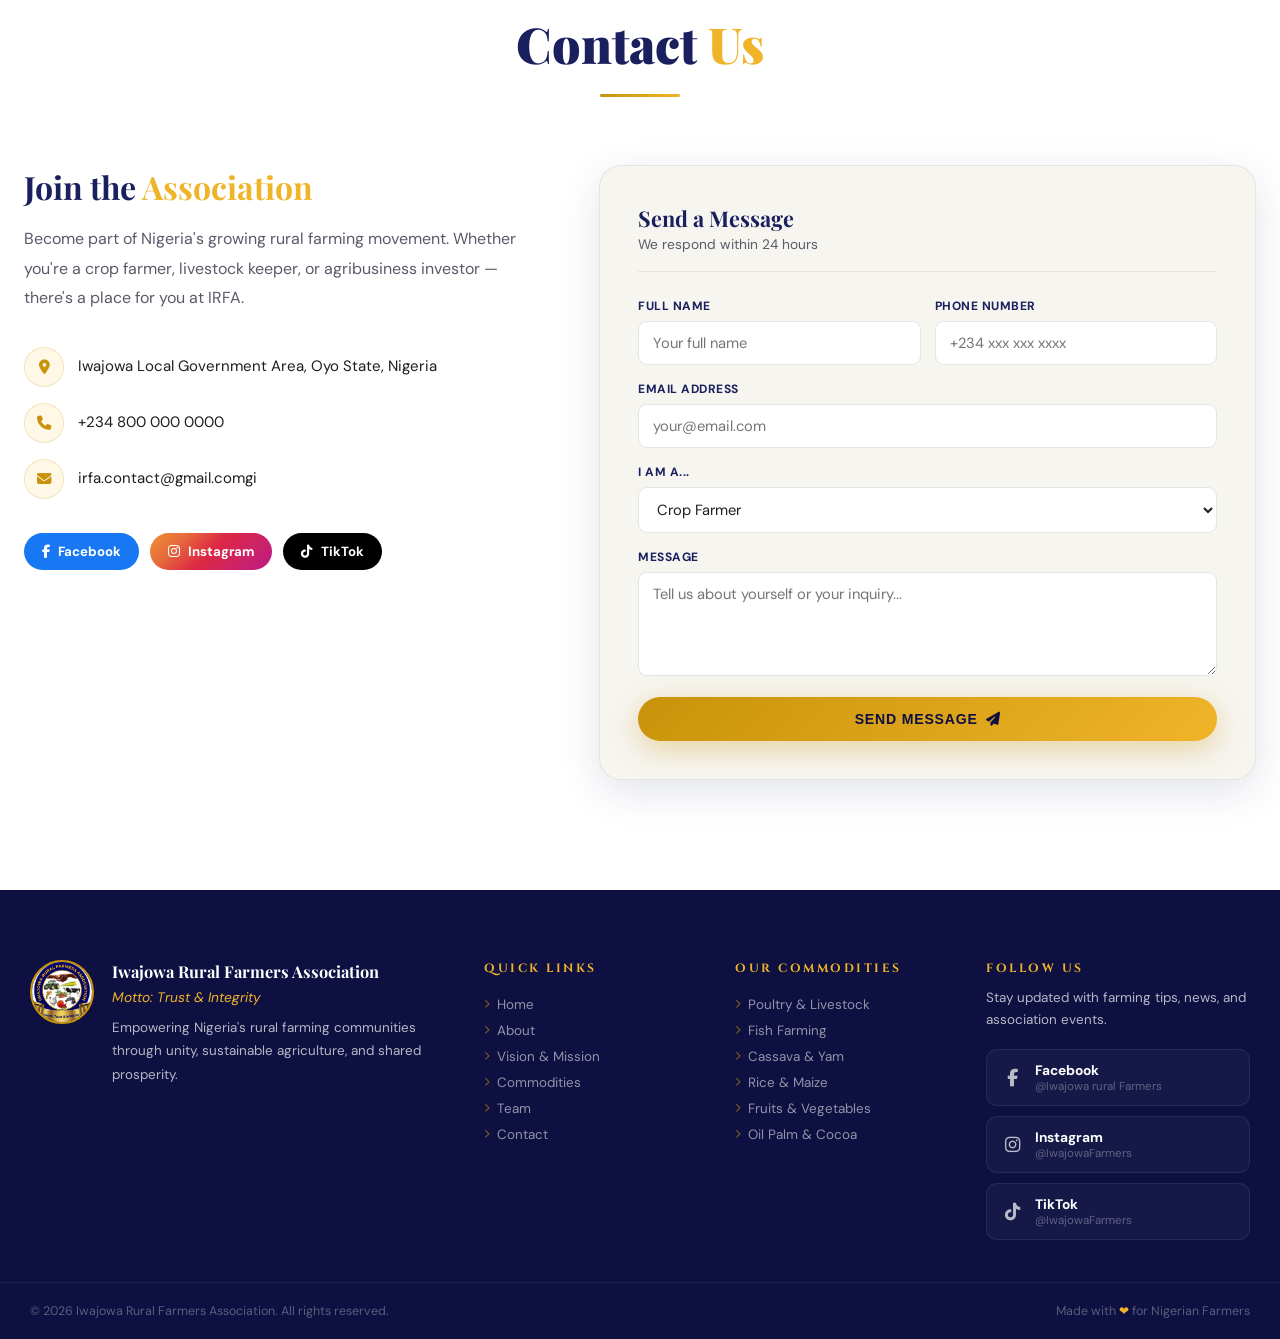
==== commit d7f7a074: "mikr" ====
--- a/index.html
+++ b/index.html
@@ -994,7 +994,7 @@
         <div class="contact-details">
           <div class="contact-item" data-aos="fade-right" data-aos-delay="100"><div class="ci-icon"><i class="fas fa-map-marker-alt"></i></div><span>Iwajowa Local Government Area, Oyo State, Nigeria</span></div>
           <div class="contact-item" data-aos="fade-right" data-aos-delay="200"><div class="ci-icon"><i class="fas fa-phone"></i></div><span>+234 800 000 0000</span></div>
-          <div class="contact-item" data-aos="fade-right" data-aos-delay="300"><div class="ci-icon"><i class="fas fa-envelope"></i></div><span>irfa.contact@gmail.com</span></div>
+          <div class="contact-item" data-aos="fade-right" data-aos-delay="300"><div class="ci-icon"><i class="fas fa-envelope"></i></div><span>irfa.contact@gmail.comgi</span></div>
         </div>
         <div class="contact-social" data-aos="fade-up" data-aos-delay="400">
           <a href="https://facebook.com" target="_blank" class="social-btn fb"><i class="fab fa-facebook-f"></i><span>Facebook</span></a>
@@ -1063,7 +1063,7 @@
       <p>Stay updated with farming tips, news, and association events.</p>
       <div class="footer-socials">
         <a href="https://www.facebook.com/profile.php?id=61559724407484" target="_blank" class="footer-social-link fb-link">
-          <i class="fab fa-facebook-f"></i><div><strong>Facebook</strong><span>@IwajowaFarmers</span></div>
+          <i class="fab fa-facebook-f"></i><div><strong>Facebook</strong><span>@Iwajowa rural Farmers</span></div>
         </a>
         <a href="https://instagram.com" target="_blank" class="footer-social-link ig-link">
           <i class="fab fa-instagram"></i><div><strong>Instagram</strong><span>@IwajowaFarmers</span></div>
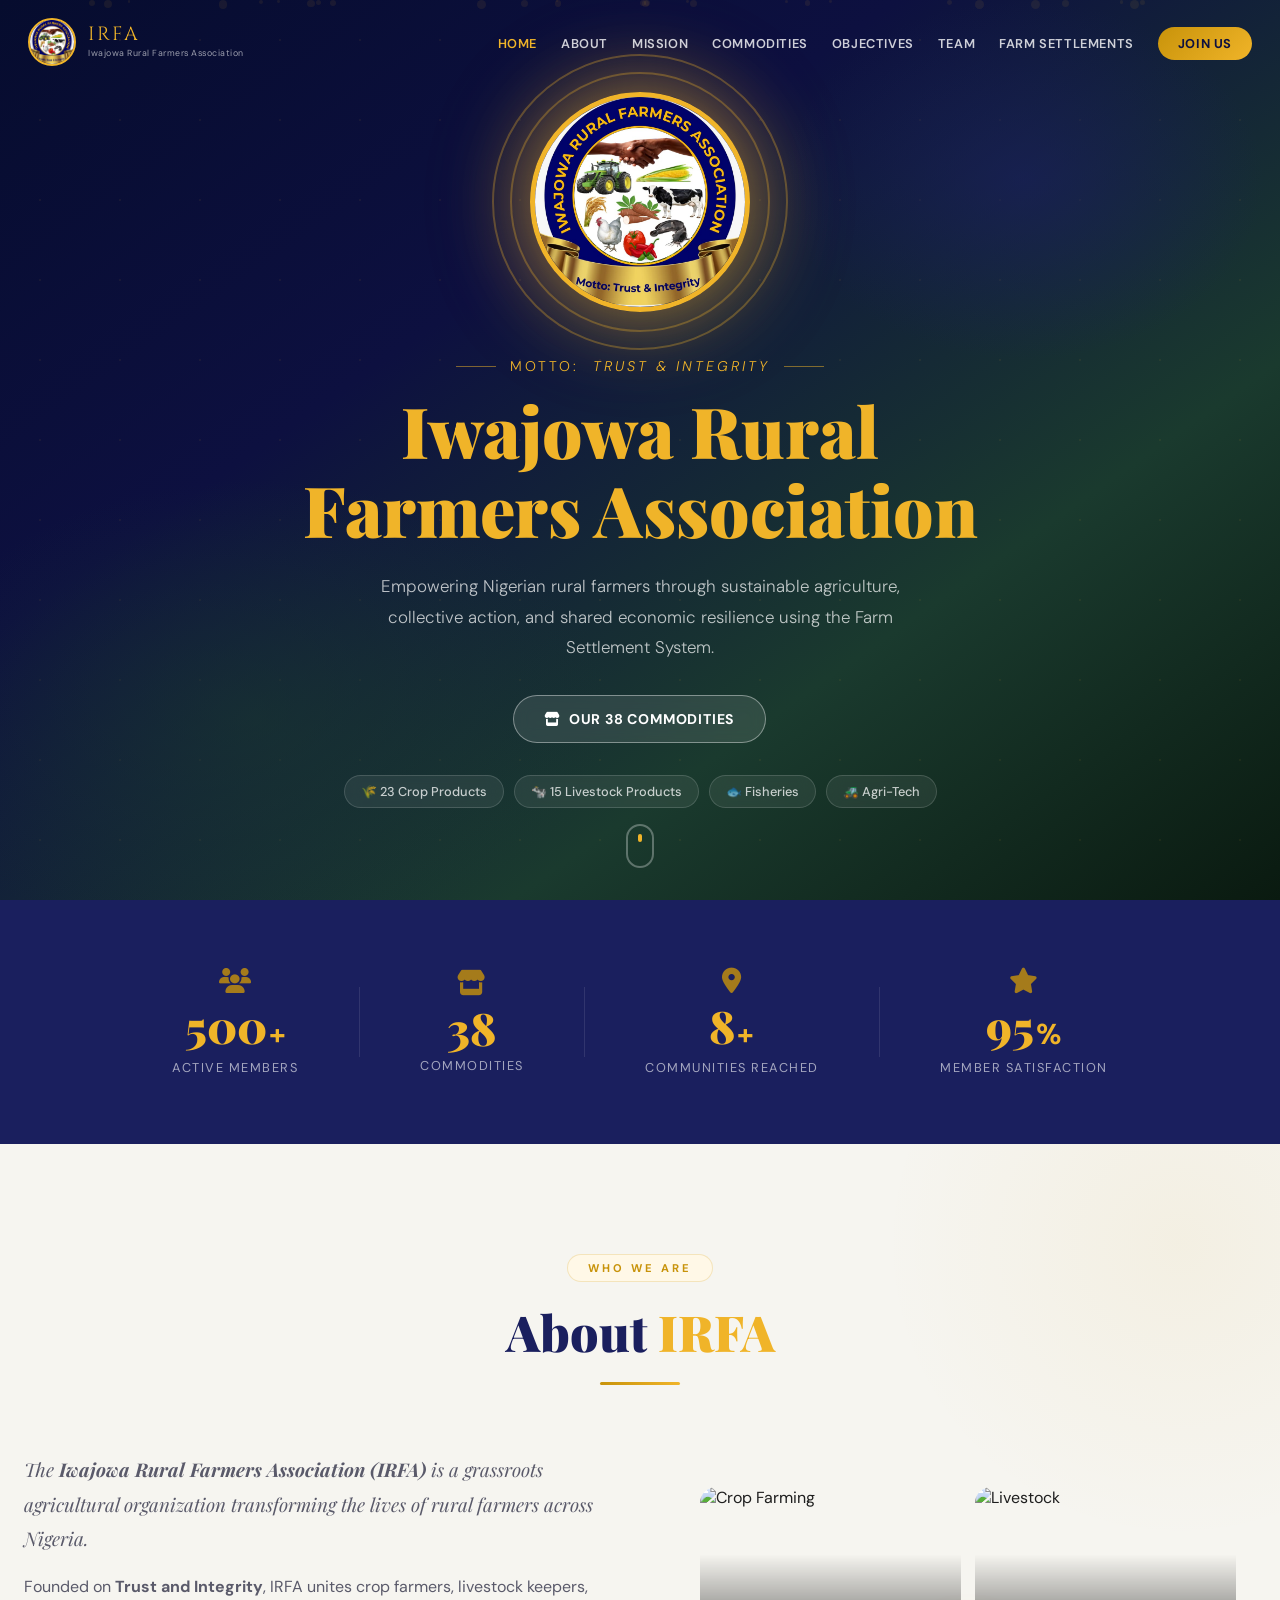
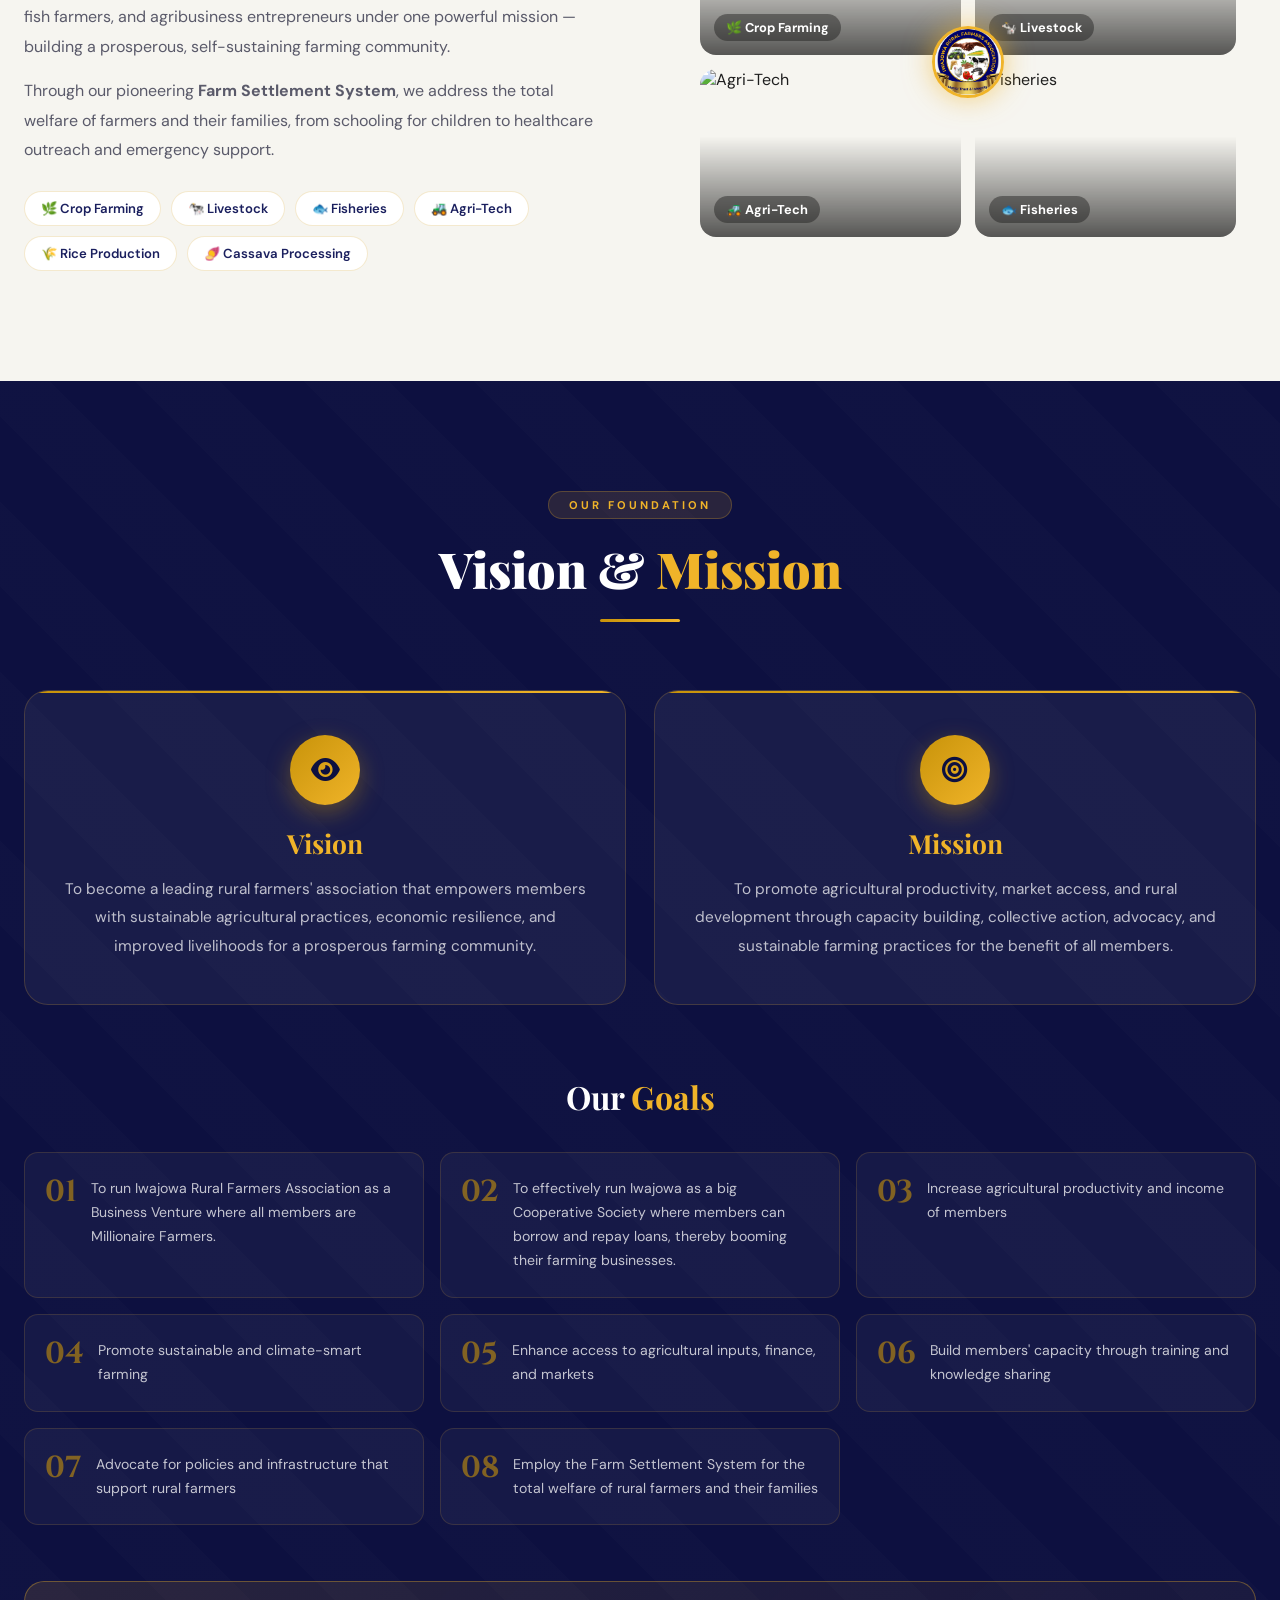
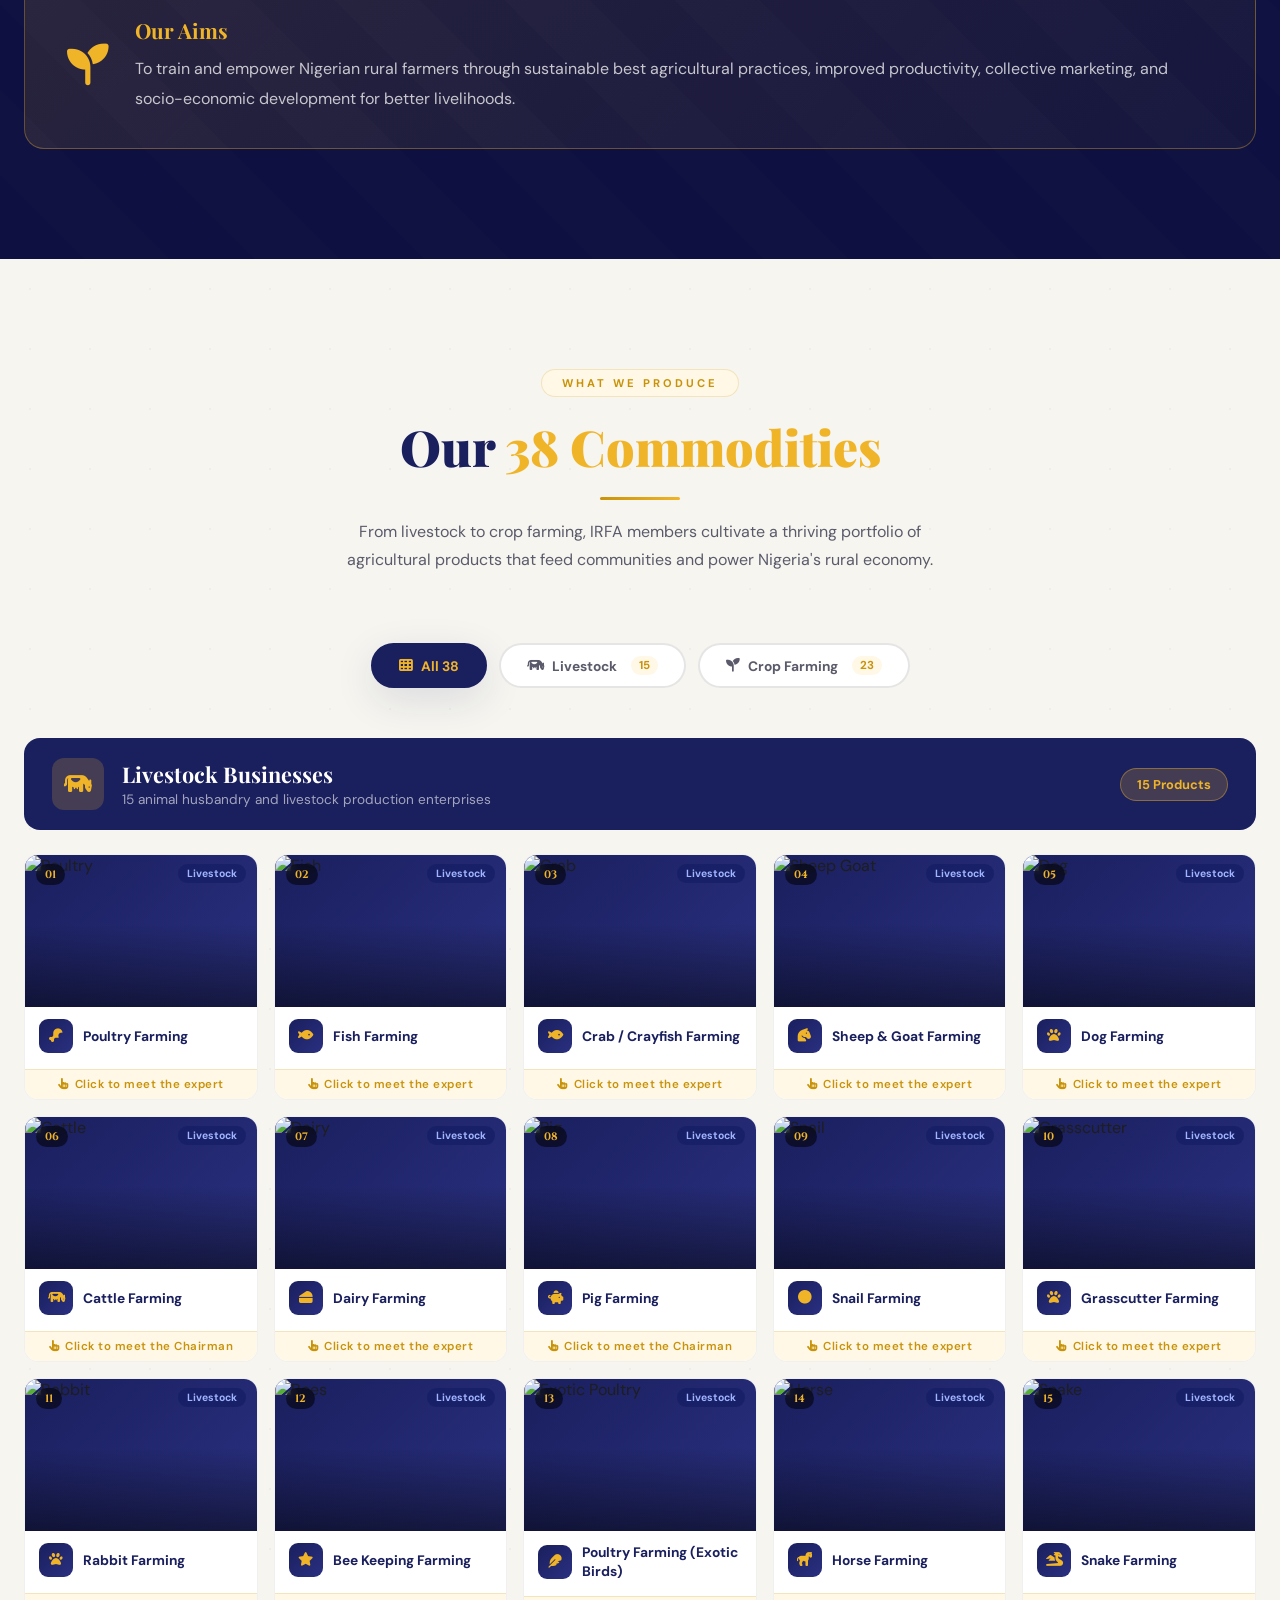
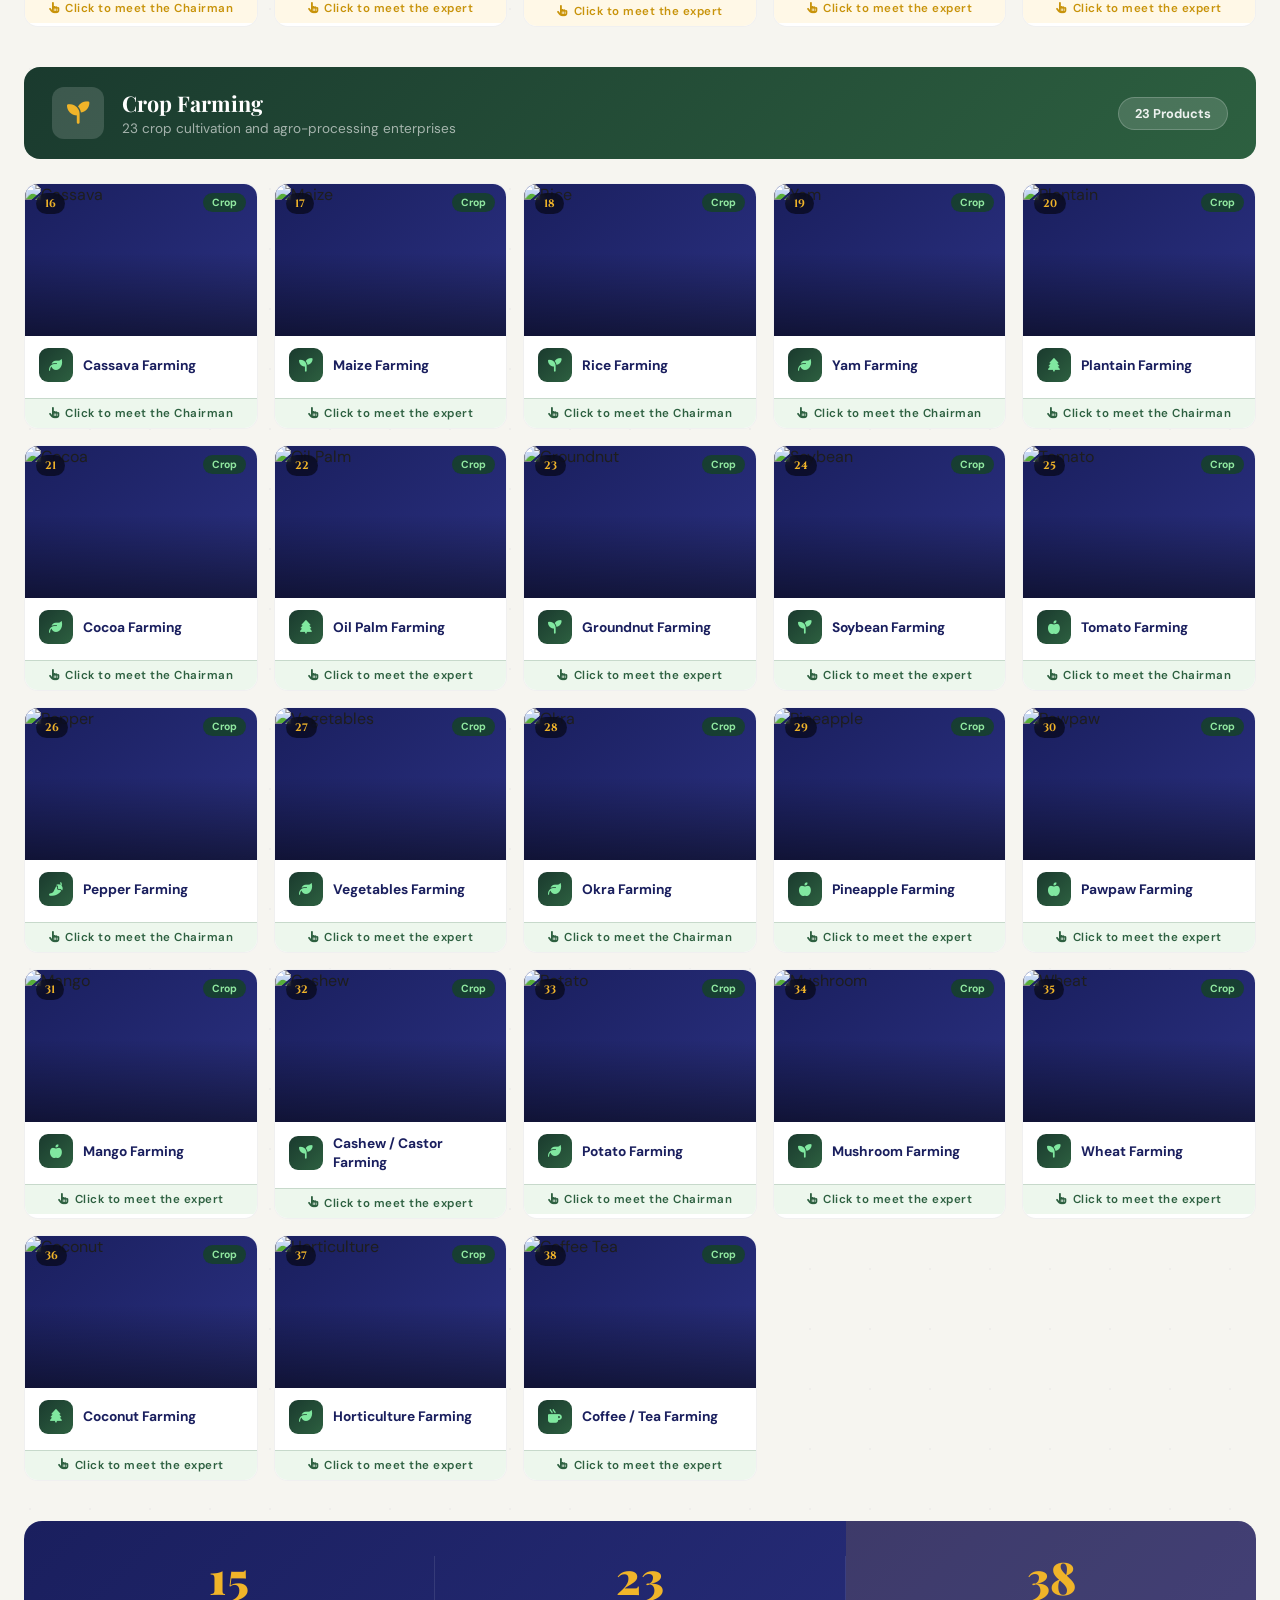
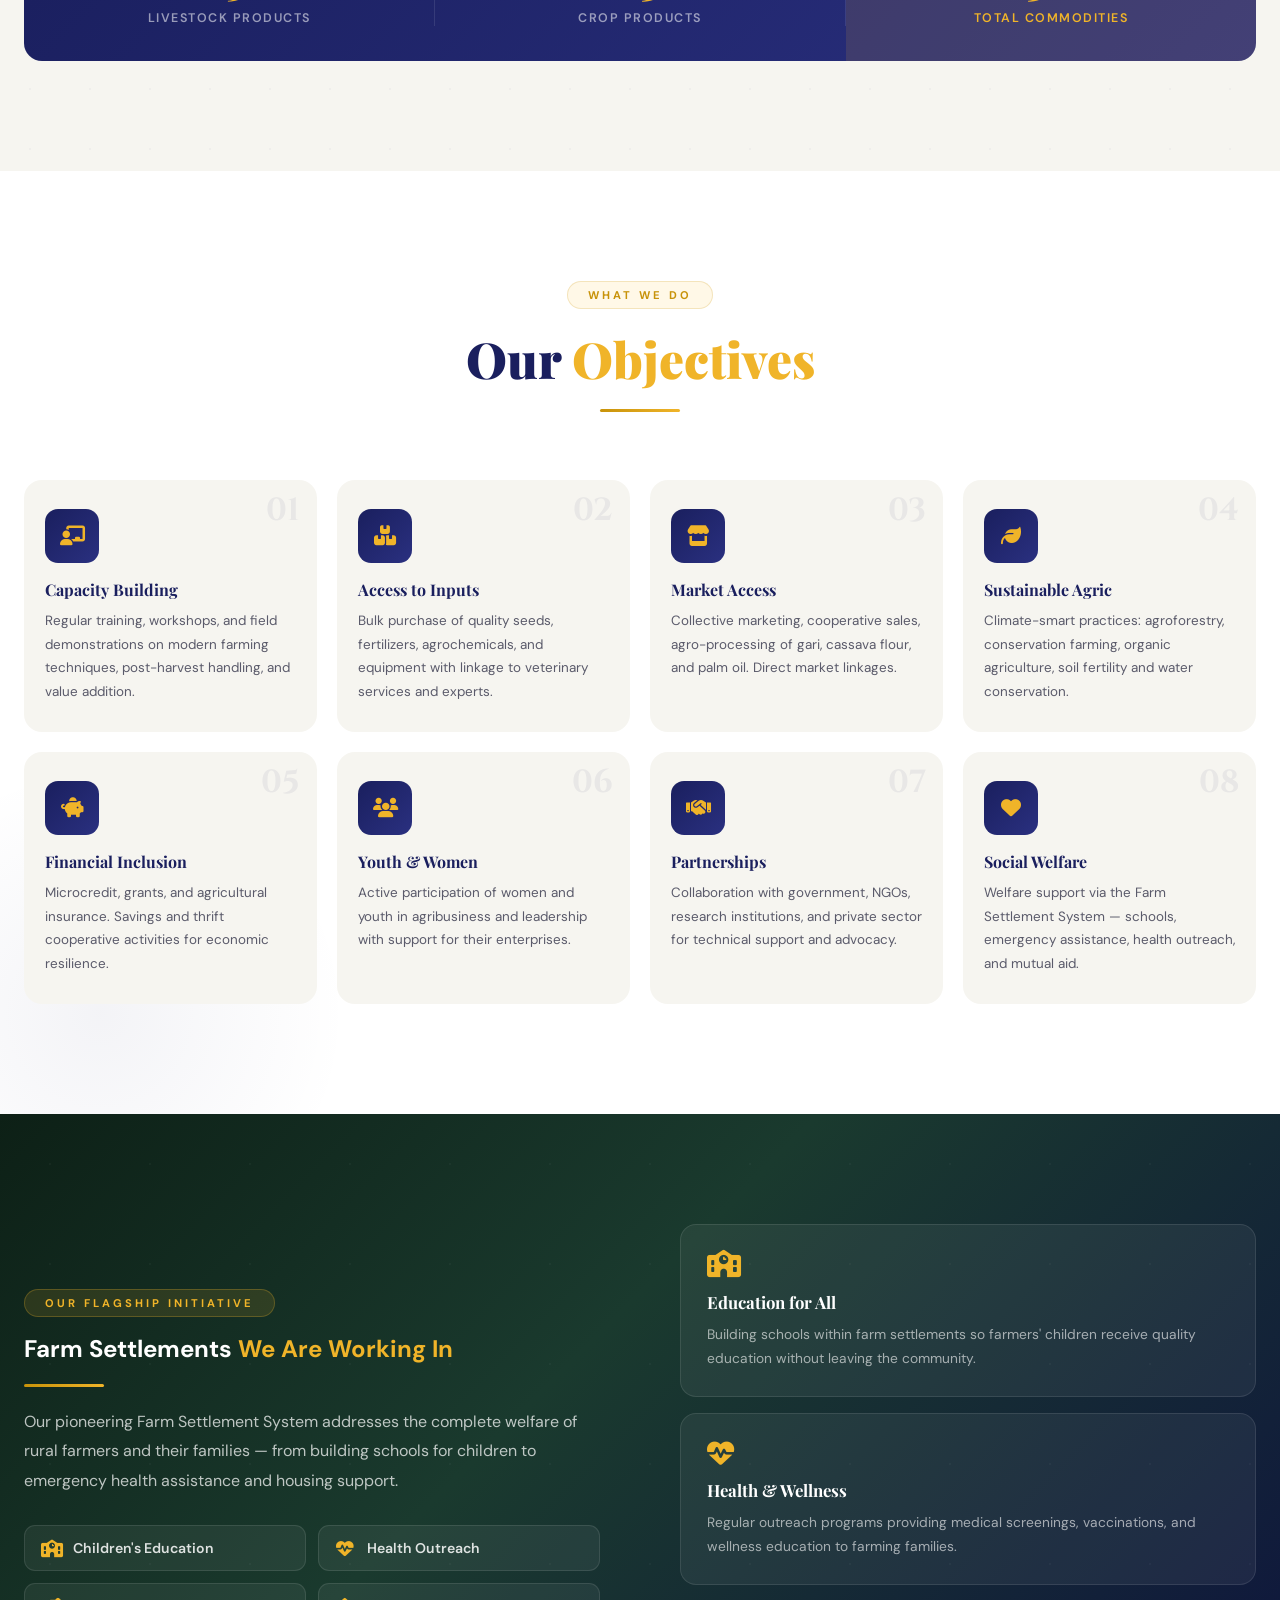
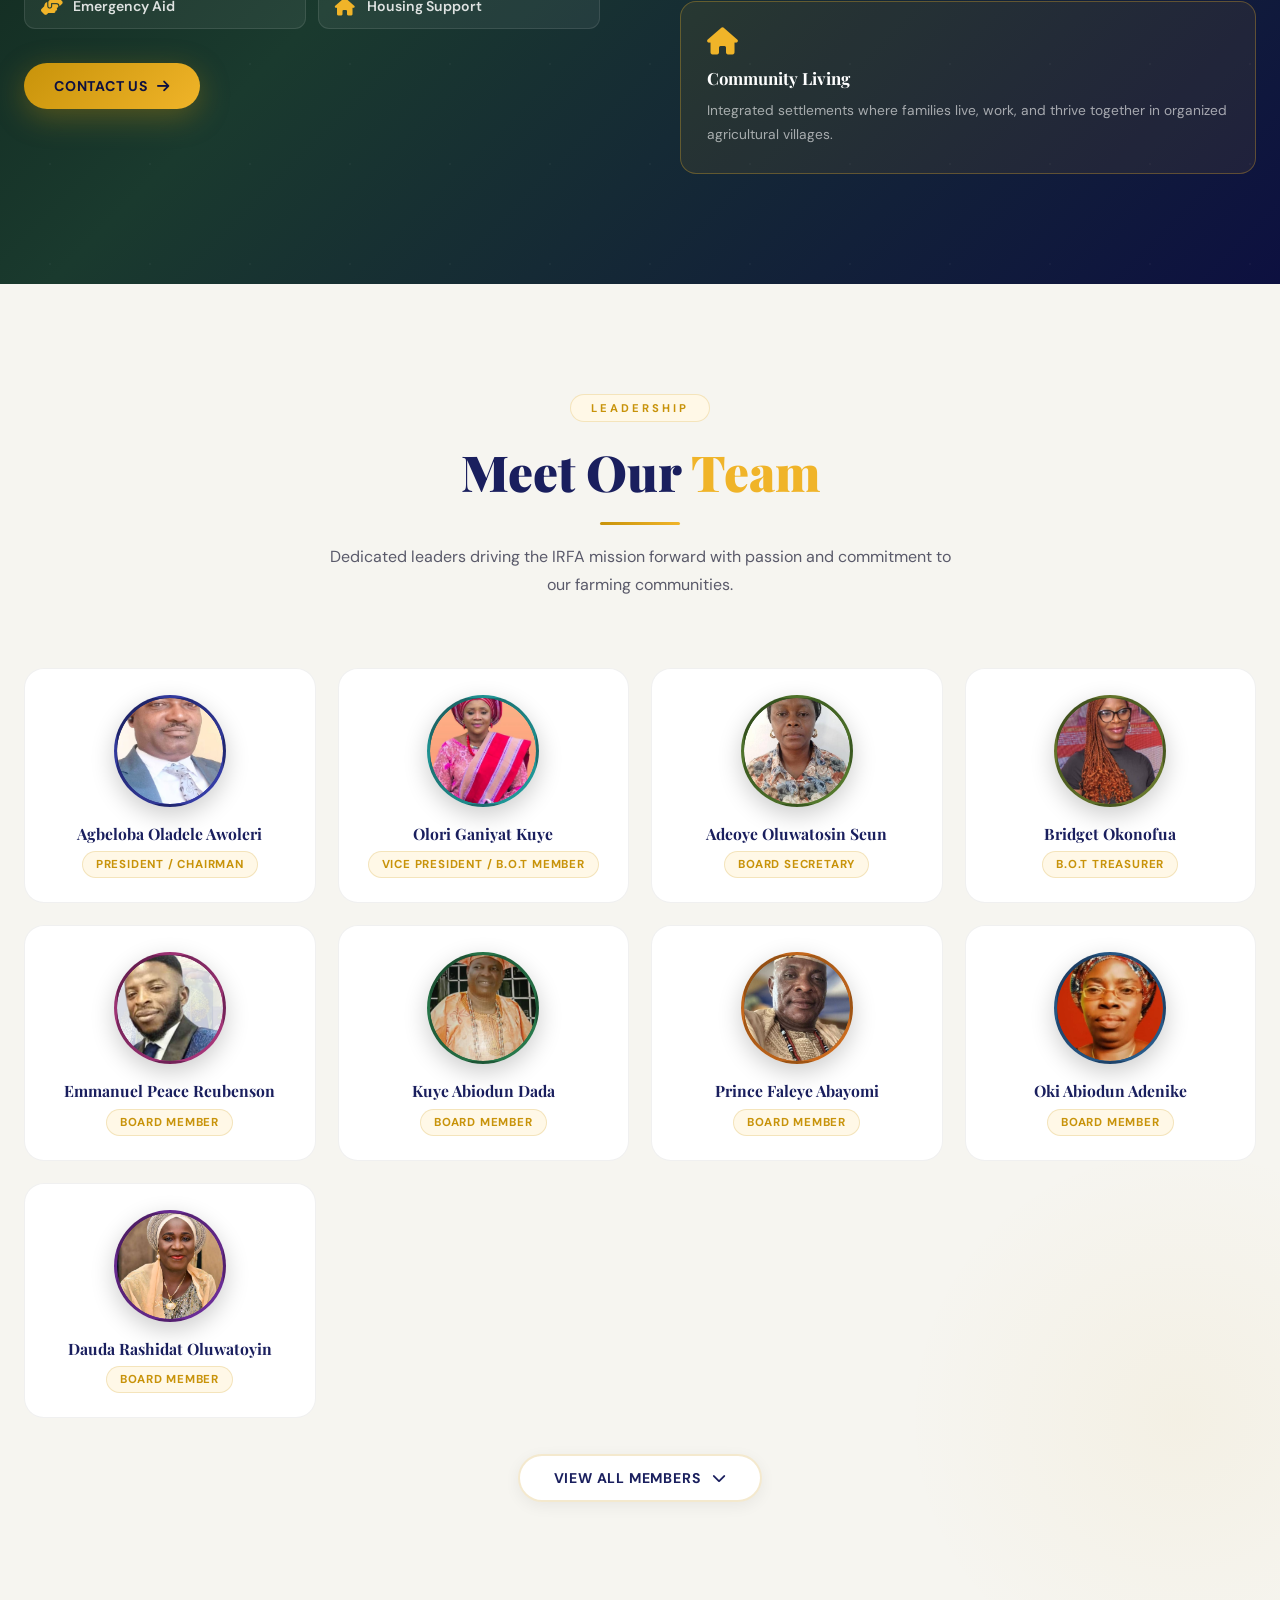
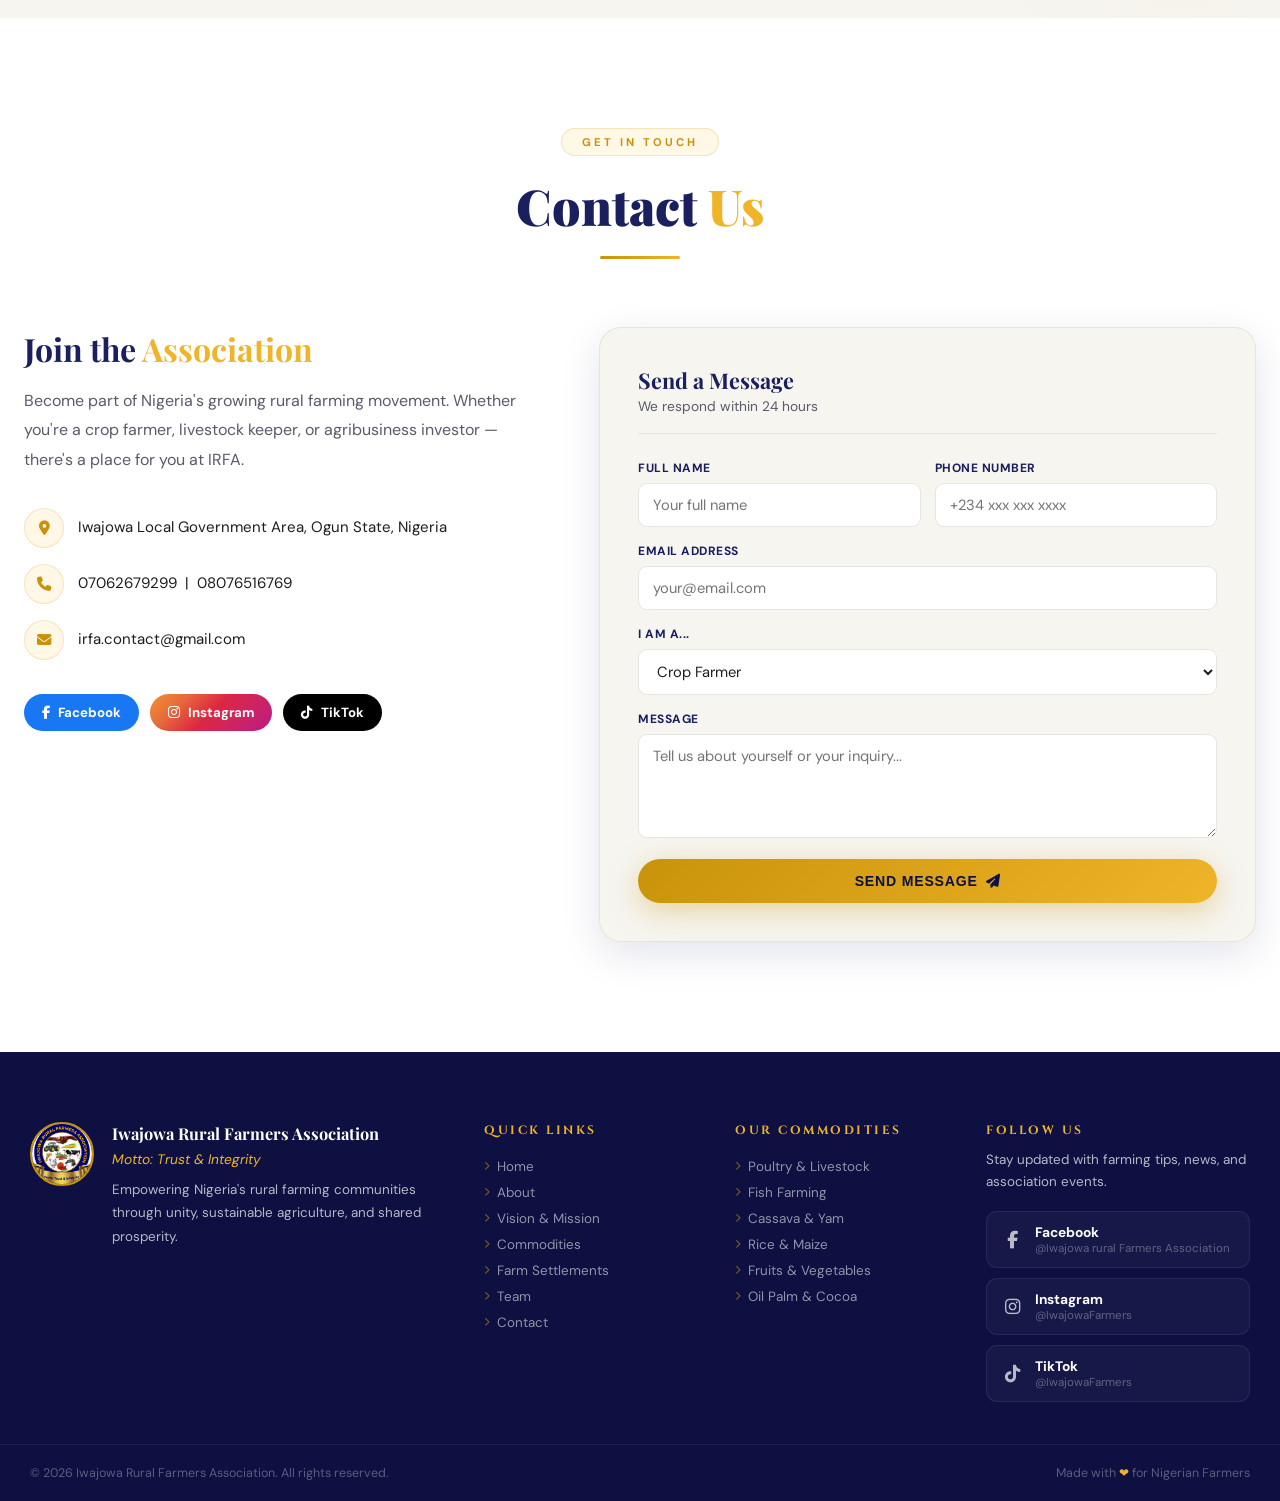
==== commit 91997199: "cool" ====
--- a/index.html
+++ b/index.html
@@ -37,6 +37,7 @@
       <li><a href="#commodities">Commodities</a></li>
       <li><a href="#objectives">Objectives</a></li>
       <li><a href="#team">Team</a></li>
+      <li><a href="#settlement">Farm Settlements</a></li>
       <li><a href="#contact" class="nav-cta">Join Us</a></li>
     </ul>
     <button class="hamburger" id="hamburger" aria-label="Toggle menu">
@@ -60,13 +61,12 @@
       <span class="tline"></span> Motto: <em>Trust &amp; Integrity</em> <span class="tline"></span>
     </p>
     <h1 class="hero-title" data-aos="fade-up" data-aos-delay="500">
-      Iwajowa Rural<br/><span class="gold-text">Farmers Association</span>
+      <span class="gold-text">Iwajowa Rural<br/>Farmers Association</span>
     </h1>
     <p class="hero-desc" data-aos="fade-up" data-aos-delay="700">
-      Empowering Nigerian rural farmers through sustainable agriculture, collective action, and shared economic resilience.
+      Empowering Nigerian rural farmers through sustainable agriculture, collective action, and shared economic resilience using the Farm Settlement System.
     </p>
     <div class="hero-btns" data-aos="fade-up" data-aos-delay="900">
-      <a href="#about" class="btn btn-gold"><i class="fas fa-seedling"></i> Discover More</a>
       <a href="#commodities" class="btn btn-glass"><i class="fas fa-store"></i> Our 38 Commodities</a>
     </div>
     <div class="hero-pills" data-aos="fade-up" data-aos-delay="1100">
@@ -182,12 +182,14 @@
     <div class="goals-section">
       <h3 class="sub-heading" data-aos="fade-up">Our <span class="gold-text">Goals</span></h3>
       <div class="goals-grid">
-        <div class="goal-item" data-aos="fade-right" data-aos-delay="0"><div class="goal-num">01</div><p>Increase agricultural productivity and income of members</p></div>
-        <div class="goal-item" data-aos="fade-left"  data-aos-delay="60"><div class="goal-num">02</div><p>Promote sustainable and climate-smart farming</p></div>
-        <div class="goal-item" data-aos="fade-right" data-aos-delay="120"><div class="goal-num">03</div><p>Enhance access to agricultural inputs, finance, and markets</p></div>
-        <div class="goal-item" data-aos="fade-left"  data-aos-delay="180"><div class="goal-num">04</div><p>Build members' capacity through training and knowledge sharing</p></div>
-        <div class="goal-item" data-aos="fade-right" data-aos-delay="240"><div class="goal-num">05</div><p>Advocate for policies and infrastructure that support rural farmers</p></div>
-        <div class="goal-item" data-aos="fade-left"  data-aos-delay="300"><div class="goal-num">06</div><p>Employ the Farm Settlement System for the total welfare of rural farmers and their families</p></div>
+        <div class="goal-item" data-aos="fade-right" data-aos-delay="0"><div class="goal-num">01</div><p>To run Iwajowa Rural Farmers Association as a Business Venture where all members are Millionaire Farmers.</p></div>
+        <div class="goal-item" data-aos="fade-left"  data-aos-delay="60"><div class="goal-num">02</div><p>To effectively run Iwajowa as a big Cooperative Society where members can borrow and repay loans, thereby booming their farming businesses.</p></div>
+        <div class="goal-item" data-aos="fade-right" data-aos-delay="120"><div class="goal-num">03</div><p>Increase agricultural productivity and income of members</p></div>
+        <div class="goal-item" data-aos="fade-left"  data-aos-delay="180"><div class="goal-num">04</div><p>Promote sustainable and climate-smart farming</p></div>
+        <div class="goal-item" data-aos="fade-right" data-aos-delay="240"><div class="goal-num">05</div><p>Enhance access to agricultural inputs, finance, and markets</p></div>
+        <div class="goal-item" data-aos="fade-left"  data-aos-delay="300"><div class="goal-num">06</div><p>Build members' capacity through training and knowledge sharing</p></div>
+        <div class="goal-item" data-aos="fade-right" data-aos-delay="360"><div class="goal-num">07</div><p>Advocate for policies and infrastructure that support rural farmers</p></div>
+        <div class="goal-item" data-aos="fade-left"  data-aos-delay="420"><div class="goal-num">08</div><p>Employ the Farm Settlement System for the total welfare of rural farmers and their families</p></div>
       </div>
     </div>
     <div class="aims-section" data-aos="zoom-in" data-aos-duration="800">
@@ -229,14 +231,13 @@
       <div class="cat-badge">15 Products</div>
     </div>
 
-
     <div class="commodity-grid" id="livestockGrid">
 
       <!-- 1 Poultry -->
       <div class="c-card" data-category="livestock" data-aos="fade-up" data-aos-delay="0"
         data-num="01" data-name="Poultry Farming"
         data-img="https://images.unsplash.com/photo-1548550023-2bdb3c5beed7?w=900&q=85&auto=format&fit=crop"
-        data-expert="Ganiyu Abiodun " data-role="Pepper State Chairman, IRFA"
+        data-expert="Ganiyu Abiodun" data-role="Pepper State Chairman, IRFA"
         data-expert-photo="team-photos/poultry.jpeg" data-initials="IO" data-color="#1a5e5e,#20a0a0"
         data-experience="12 Years Experience"
         data-bio="Ganiyu Abiodun leads all poultry operations within IRFA's livestock division, overseeing broiler and layer production across member farms in Iwajowa LGA. He has helped more than 80 IRFA members establish profitable poultry units with best-practice biosecurity and feed management."
@@ -253,7 +254,7 @@
         data-expert="Mrs. Abiodun Afolabi" data-role="Fish State Chairman, IRFA"
         data-expert-photo="team-photos/fish.jpeg" data-initials="AA" data-color="#5e3a1a,#a06030"
         data-experience="9 Years Experience"
-        data-bio="Mrs. Abiodun Afolabi coordinates catfish and tilapia aquaculture across IRFA, establishing direct supply chains between fish farmers and major markets in Oyo State. Her pond management training has helped members double average fish yields within a single season."
+        data-bio="Mrs. Abiodun Afolabi coordinates catfish and tilapia aquaculture across IRFA, establishing direct supply chains between fish farmers and major markets in Ogun State. Her pond management training has helped members double average fish yields within a single season."
         data-h1="Catfish &amp; Tilapia Pond Management" data-h2="Market Linkage &amp; Pricing Strategy" data-h3="Water Quality &amp; Health Management">
         <div class="c-img"><img src="https://media.istockphoto.com/id/1321386806/photo/african-seafood-at-market-lagos-nigeria.webp?a=1&b=1&s=612x612&w=0&k=20&c=M-dfZ0Hy2S_PU8-ndYJGjtL5nm7y34_0VWCf6t0WKCU=" alt="Fish" loading="lazy"/><span class="c-num">02</span><span class="c-tag lt">Livestock</span></div>
         <div class="c-body"><i class="fas fa-fish"></i><h4>Fish Farming</h4></div>
@@ -306,10 +307,10 @@
       <div class="c-card" data-category="livestock" data-aos="fade-up" data-aos-delay="200"
         data-num="06" data-name="Cattle Farming"
         data-img="https://images.unsplash.com/photo-1657536011984-a69067064742?w=600&auto=format&fit=crop&q=60&ixlib=rb-4.1.0&ixid=M3wxMjA3fDB8MHxzZWFyY2h8Mnx8Y2F0dGxlJTIwZmFybWluZ3xlbnwwfHwwfHx8MA%3D%3D"
-        data-expert="Oyedeji Olorunsola Abdulahi " data-role="Cattle State Chairman, IRFA"
+        data-expert="Oyedeji Olorunsola Abdulahi" data-role="Cattle State Chairman, IRFA"
         data-expert-photo="team-photos/cattledog.jpeg" data-initials="BL" data-color="#1a3a5e,#2a6090"
         data-experience="15 Years Experience"
-        data-bio="Oyedeji Olorunsola Abdulahi , IRFA's Agricultural Director, oversees cattle rearing with a focus on rotational grazing and beef value-addition including processing. He has helped member ranchers access regional markets and improve average live weights through improved feed and veterinary care."
+        data-bio="Oyedeji Olorunsola Abdulahi, IRFA's Agricultural Director, oversees cattle rearing with a focus on rotational grazing and beef value-addition including processing. He has helped member ranchers access regional markets and improve average live weights through improved feed and veterinary care."
         data-h1="Rotational Grazing Systems" data-h2="Beef Processing &amp; Value Addition" data-h3="Veterinary &amp; Health Protocols">
         <div class="c-img"><img src="https://images.unsplash.com/photo-1657536011984-a69067064742?w=600&auto=format&fit=crop&q=60&ixlib=rb-4.1.0&ixid=M3wxMjA3fDB8MHxzZWFyY2h8Mnx8Y2F0dGxlJTIwZmFybWluZ3xlbnwwfHwwfHx8MA%3D%3D" alt="Cattle" loading="lazy"/><span class="c-num">06</span><span class="c-tag lt">Livestock</span></div>
         <div class="c-body"><i class="fas fa-cow"></i><h4>Cattle Farming</h4></div>
@@ -323,7 +324,7 @@
         data-expert="Mrs. Grace Taiwo" data-role="Treasurer, IRFA"
         data-expert-photo="team-photos/04-treasurer.jpg" data-initials="GT" data-color="#8b4a10,#d47020"
         data-experience="10 Years Experience"
-        data-bio="Mrs. Grace Taiwo champions IRFA's dairy initiative, introducing cooperative milk collection and processing. Members now produce yoghurt and local cheese for Oyo markets, boosting incomes by up to 60%. She manages the finances of the dairy cooperative with full transparency."
+        data-bio="Mrs. Grace Taiwo champions IRFA's dairy initiative, introducing cooperative milk collection and processing. Members now produce yoghurt and local cheese for Ogun State markets, boosting incomes by up to 60%. She manages the finances of the dairy cooperative with full transparency."
         data-h1="Milk Collection &amp; Processing" data-h2="Yoghurt &amp; Cheese Production" data-h3="Dairy Cooperative Management">
         <div class="c-img"><img src="https://images.unsplash.com/photo-1771962152057-4c3015841488?w=600&auto=format&fit=crop&q=60&ixlib=rb-4.1.0&ixid=M3wxMjA3fDB8MHxzZWFyY2h8MTJ8fGRhaXJ5JTIwZmFybWluZ3xlbnwwfHwwfHx8MA%3D%3D" alt="Dairy" loading="lazy"/><span class="c-num">07</span><span class="c-tag lt">Livestock</span></div>
         <div class="c-body"><i class="fas fa-cheese"></i><h4>Dairy Farming</h4></div>
@@ -337,7 +338,7 @@
         data-expert="Mr. Ismail Oladele" data-role="Livestock Specialist, IRFA"
         data-expert-photo="team-photos/09-livestock.jpg" data-initials="IO" data-color="#1a5e5e,#20a0a0"
         data-experience="12 Years Experience"
-        data-bio="Mr. Ismail Oladele leads pig farming development, training members in deep-litter housing and balanced feeding. He has established a pork processing cooperative that supplies hotels and restaurants across Oyo State, significantly raising member incomes year-round."
+        data-bio="Mr. Ismail Oladele leads pig farming development, training members in deep-litter housing and balanced feeding. He has established a pork processing cooperative that supplies hotels and restaurants across Ogun State, significantly raising member incomes year-round."
         data-h1="Deep-Litter Housing Systems" data-h2="Pork Processing &amp; Sales" data-h3="Feed &amp; Weight Gain Optimisation">
         <div class="c-img"><img src="https://images.unsplash.com/photo-1655307553995-5bf1f15dbccc?w=600&auto=format&fit=crop&q=60&ixlib=rb-4.1.0&ixid=M3wxMjA3fDB8MHxzZWFyY2h8OHx8cGlnJTIwZmFybWluZ3xlbnwwfHwwfHx8MA%3D%3D" alt="Pig" loading="lazy"/><span class="c-num">08</span><span class="c-tag lt">Livestock</span></div>
         <div class="c-body"><i class="fas fa-piggy-bank"></i><h4>Pig Farming</h4></div>
@@ -376,10 +377,10 @@
       <div class="c-card" data-category="livestock" data-aos="fade-up" data-aos-delay="400"
         data-num="11" data-name="Rabbit Farming"
         data-img="https://images.unsplash.com/photo-1585110396000-c9ffd4e4b308?w=900&q=85&auto=format&fit=crop"
-        data-expert="Idris Mubarak Olajide " data-role="Youth &amp; Rabbit State Chairman, IRFA"
+        data-expert="Idris Mubarak Olajide" data-role="Youth &amp; Rabbit State Chairman, IRFA"
         data-expert-photo="team-photos/rabbit.jpeg" data-initials="KA" data-color="#4a1a5e,#7030a0"
         data-experience="6 Years Experience"
-        data-bio="Idris Mubarak Olajide  promotes rabbit farming as an accessible, fast-turnover enterprise ideal for women and youth. Her IRFA starter kit programme provides breeding stock, housing plans, and feed guides, lowering the barrier to entry for new farmers across the community."
+        data-bio="Idris Mubarak Olajide promotes rabbit farming as an accessible, fast-turnover enterprise ideal for women and youth. His IRFA starter kit programme provides breeding stock, housing plans, and feed guides, lowering the barrier to entry for new farmers across the community."
         data-h1="Rabbit Housing &amp; Breeding" data-h2="Starter Kit Programme" data-h3="Meat &amp; Fur Market Access">
         <div class="c-img"><img src="https://images.unsplash.com/photo-1585110396000-c9ffd4e4b308?w=420&q=75&auto=format&fit=crop" alt="Rabbit" loading="lazy"/><span class="c-num">11</span><span class="c-tag lt">Livestock</span></div>
         <div class="c-body"><i class="fas fa-paw"></i><h4>Rabbit Farming</h4></div>
@@ -390,8 +391,8 @@
       <div class="c-card" data-category="livestock" data-aos="fade-up" data-aos-delay="440"
         data-num="12" data-name="Bee Keeping Farming"
         data-img="https://images.unsplash.com/photo-1647427062468-74ff21e8934f?w=600&auto=format&fit=crop&q=60&ixlib=rb-4.1.0&ixid=M3wxMjA3fDB8MHxzZWFyY2h8MTF8fGJlZSUyMGZhcm1pbmd8ZW58MHx8MHx8fDA%3D"
-        data-expert="Mr. Biodun Lawal" data-role="Agricultural Director, IRFA"
-        data-expert-photo="team-photos/05-agric-director.jpg" data-initials="BL" data-color="#1a3a5e,#2a6090"
+        data-expert="Mr. Aro Emmanuel Owolabi" data-role="Bee keeping state chairman, IRFA"
+        data-expert-photo="team-photos/bee.jpeg" data-initials="BL" data-color="#1a3a5e,#2a6090"
         data-experience="15 Years Experience"
         data-bio="Mr. Biodun Lawal coordinates IRFA's apiculture programme, which doubles as a pollination service for surrounding crop farms. Members earn from honey, beeswax, and propolis, while neighbouring farms report measurable yield improvements from increased pollination activity."
         data-h1="Hive Construction &amp; Management" data-h2="Honey Processing &amp; Packaging" data-h3="Pollination Services for Crops">
@@ -400,7 +401,7 @@
         <div class="c-click-hint"><i class="fas fa-hand-pointer"></i> Click to meet the expert</div>
       </div>
 
-      <!-- 13 Poultry (Turkey/Duck/Quail) -->
+      <!-- 13 Poultry (Exotic Birds) -->
       <div class="c-card" data-category="livestock" data-aos="fade-up" data-aos-delay="480"
         data-num="13" data-name="Poultry Farming (Exotic Birds)"
         data-img="https://images.unsplash.com/photo-1660156201427-630d4450719e?w=600&auto=format&fit=crop&q=60&ixlib=rb-4.1.0&ixid=M3wxMjA3fDB8MHxzZWFyY2h8NHx8cG91bHRyeSUyMGZhcm1pbmclMjBleG90aWMlMjBiaXJkfGVufDB8fDB8fHww"
@@ -421,7 +422,7 @@
         data-expert="Mr. Biodun Lawal" data-role="Agricultural Director, IRFA"
         data-expert-photo="team-photos/05-agric-director.jpg" data-initials="BL" data-color="#1a3a5e,#2a6090"
         data-experience="15 Years Experience"
-        data-bio="Mr. Biodun Lawal oversees IRFA's horse farming programme, which serves agricultural draught power, transportation, and cultural festivals in Oyo State. He provides members with guidance on stable management, farriery, and equine health, and connects breeders with buyers across the region."
+        data-bio="Mr. Biodun Lawal oversees IRFA's horse farming programme, which serves agricultural draught power, transportation, and cultural festivals in Ogun State. He provides members with guidance on stable management, farriery, and equine health, and connects breeders with buyers across the region."
         data-h1="Stable Management &amp; Care" data-h2="Draught &amp; Transport Uses" data-h3="Equine Health &amp; Breeding">
         <div class="c-img"><img src="https://images.unsplash.com/photo-1553284965-83fd3e82fa5a?w=420&q=75&auto=format&fit=crop" alt="Horse" loading="lazy"/><span class="c-num">14</span><span class="c-tag lt">Livestock</span></div>
         <div class="c-body"><i class="fas fa-horse"></i><h4>Horse Farming</h4></div>
@@ -457,10 +458,10 @@
       <div class="c-card crop-card" data-category="crop" data-aos="fade-up" data-aos-delay="0"
         data-num="16" data-name="Cassava Farming"
         data-img="https://images.unsplash.com/photo-1757283961570-682154747d9c?w=600&auto=format&fit=crop&q=60&ixlib=rb-4.1.0&ixid=M3wxMjA3fDB8MHxzZWFyY2h8NHx8Y2Fzc2F2YSUyMGZhcm1pbmd8ZW58MHx8MHx8fDA%3D"
-        data-expert="Osobanjo Oluremi " data-role="Cassava State Chairman, IRFA"
+        data-expert="Osobanjo Oluremi" data-role="Cassava State Chairman, IRFA"
         data-expert-photo="team-photos/cassava.jpeg" data-initials="BL" data-color="#1a3a5e,#2a6090"
         data-experience="15 Years Experience"
-        data-bio="Osobanjo Oluremi  leads IRFA's cassava programme — one of its largest commodity initiatives. He coordinates gari, cassava flour, and starch production through IRFA's processing cooperative, generating significant value-added income for members and reducing post-harvest losses."
+        data-bio="Osobanjo Oluremi leads IRFA's cassava programme — one of its largest commodity initiatives. He coordinates gari, cassava flour, and starch production through IRFA's processing cooperative, generating significant value-added income for members and reducing post-harvest losses."
         data-h1="High-Yield Variety Cultivation" data-h2="Gari &amp; Flour Processing" data-h3="Cooperative Market Sales">
         <div class="c-img"><img src="https://images.unsplash.com/photo-1757283961570-682154747d9c?w=600&auto=format&fit=crop&q=60&ixlib=rb-4.1.0&ixid=M3wxMjA3fDB8MHxzZWFyY2h8NHx8Y2Fzc2F2YSUyMGZhcm1pbmd8ZW58MHx8MHx8fDA%3D" alt="Cassava" loading="lazy"/><span class="c-num">16</span><span class="c-tag ct">Crop</span></div>
         <div class="c-body crop-b"><i class="fas fa-leaf"></i><h4>Cassava Farming</h4></div>
@@ -471,10 +472,10 @@
       <div class="c-card crop-card" data-category="crop" data-aos="fade-up" data-aos-delay="40"
         data-num="17" data-name="Maize Farming"
         data-img="https://images.unsplash.com/photo-1551754655-cd27e38d2076?w=900&q=85&auto=format&fit=crop"
-        data-expert="Onibudo Abiodun " data-role="Maize  State Chairman, IRFA"
+        data-expert="Onibudo Abiodun" data-role="Maize State Chairman, IRFA"
         data-expert-photo="team-photos/Maize.jpeg" data-initials="BL" data-color="#1a3a5e,#2a6090"
         data-experience="15 Years Experience"
-        data-bio="Onibudo Abiodun  oversees maize cultivation, introducing drought-tolerant IITA varieties that have lifted average yields from 1.5 to 4 tonnes per hectare. Maize feeds directly into IRFA's livestock feed manufacturing cooperative, creating a powerful internal supply chain."
+        data-bio="Onibudo Abiodun oversees maize cultivation, introducing drought-tolerant IITA varieties that have lifted average yields from 1.5 to 4 tonnes per hectare. Maize feeds directly into IRFA's livestock feed manufacturing cooperative, creating a powerful internal supply chain."
         data-h1="Drought-Tolerant Variety Adoption" data-h2="Post-Harvest Drying &amp; Storage" data-h3="Feed &amp; Food Market Supply">
         <div class="c-img"><img src="https://images.unsplash.com/photo-1551754655-cd27e38d2076?w=420&q=75&auto=format&fit=crop" alt="Maize" loading="lazy"/><span class="c-num">17</span><span class="c-tag ct">Crop</span></div>
         <div class="c-body crop-b"><i class="fas fa-seedling"></i><h4>Maize Farming</h4></div>
@@ -488,7 +489,7 @@
         data-expert="Alhaji Musa Ibrahim" data-role="Secretary General, IRFA"
         data-expert-photo="team-photos/03-secretary.jpg" data-initials="MI" data-color="#1a4a2e,#2a8050"
         data-experience="18 Years Experience"
-        data-bio="Alhaji Musa Ibrahim, a veteran rice farmer, leads IRFA's paddy rice programme. He coordinates access to FADAMA irrigation infrastructure and has helped members adopt FARO 44 and NERICA varieties, achieving yield improvements and steady supply to Oyo State government rice mills."
+        data-bio="Alhaji Musa Ibrahim, a veteran rice farmer, leads IRFA's paddy rice programme. He coordinates access to FADAMA irrigation infrastructure and has helped members adopt FARO 44 and NERICA varieties, achieving yield improvements and steady supply to Ogun State government rice mills."
         data-h1="FADAMA Irrigation Coordination" data-h2="Improved Rice Variety Adoption" data-h3="Rice Mill &amp; Government Supply">
         <div class="c-img"><img src="https://plus.unsplash.com/premium_photo-1726743887194-1f541e810221?w=600&auto=format&fit=crop&q=60&ixlib=rb-4.1.0&ixid=M3wxMjA3fDB8MHxzZWFyY2h8MTN8fHJpY2UlMjBmYXJtaW5nfGVufDB8fDB8fHww" alt="Rice" loading="lazy"/><span class="c-num">18</span><span class="c-tag ct">Crop</span></div>
         <div class="c-body crop-b"><i class="fas fa-seedling"></i><h4>Rice Farming</h4></div>
@@ -499,10 +500,10 @@
       <div class="c-card crop-card" data-category="crop" data-aos="fade-up" data-aos-delay="120"
         data-num="19" data-name="Yam Farming"
         data-img="https://images.unsplash.com/photo-1757283961544-e161ac41b201?w=600&auto=format&fit=crop&q=60&ixlib=rb-4.1.0&ixid=M3wxMjA3fDB8MHxzZWFyY2h8Mzl8fHlhbXxlbnwwfHwwfHx8MA%3D%3D"
-        data-expert="Bakare Kifuli Ibilolu " data-role="Yam State Chairman, IRFA"
+        data-expert="Bakare Kifuli Ibilolu" data-role="Yam State Chairman, IRFA"
         data-expert-photo="team-photos/yam.jpeg" data-initials="MI" data-color="#1a4a2e,#2a8050"
         data-experience="18 Years Experience"
-        data-bio="Bakare Kifuli Ibilolu  coordinates yam production — one of IRFA's most culturally significant crops. He champions Pona and Ife varieties, introduced mechanised mound preparation to cut labour costs, and manages the IRFA yam barn network to extend shelf life and improve selling prices."
+        data-bio="Bakare Kifuli Ibilolu coordinates yam production — one of IRFA's most culturally significant crops. He champions Pona and Ife varieties, introduced mechanised mound preparation to cut labour costs, and manages the IRFA yam barn network to extend shelf life and improve selling prices."
         data-h1="Pona &amp; Ife Variety Cultivation" data-h2="Mechanised Mound Preparation" data-h3="Yam Barn Storage Management">
         <div class="c-img"><img src="https://images.unsplash.com/photo-1757283961544-e161ac41b201?w=600&auto=format&fit=crop&q=60&ixlib=rb-4.1.0&ixid=M3wxMjA3fDB8MHxzZWFyY2h8Mzl8fHlhbXxlbnwwfHwwfHx8MA%3D%3D" alt="Yam" loading="lazy"/><span class="c-num">19</span><span class="c-tag ct">Crop</span></div>
         <div class="c-body crop-b"><i class="fas fa-leaf"></i><h4>Yam Farming</h4></div>
@@ -513,10 +514,10 @@
       <div class="c-card crop-card" data-category="crop" data-aos="fade-up" data-aos-delay="160"
         data-num="20" data-name="Plantain Farming"
         data-img="https://media.istockphoto.com/id/534055048/photo/plantain-for-sale-at-african-city-street-market-lagos-nigeria.webp?a=1&b=1&s=612x612&w=0&k=20&c=8RM3-PSRubEj7t-3_efywaEsZ2RO714awRvr7Y5MrUs="
-        data-expert="Soewu Ganiyu Adetola " data-role="Welfare &amp; Plaintain State Chairman, IRFA"
+        data-expert="Soewu Ganiyu Adetola" data-role="Welfare &amp; Plaintain State Chairman, IRFA"
         data-expert-photo="team-photos/plaintain.jpeg" data-initials="HO" data-color="#1a1a5e,#303090"
         data-experience="10 Years Experience"
-        data-bio="Soewu Ganiyu Adetola  manages plantain farming, encouraging members to intercrop with cassava for efficient land use. She has established a plantain chips processing unit within IRFA that generates year-round income, turning harvest gluts into packaged snacks sold across Oyo State."
+        data-bio="Soewu Ganiyu Adetola manages plantain farming, encouraging members to intercrop with cassava for efficient land use. She has established a plantain chips processing unit within IRFA that generates year-round income, turning harvest gluts into packaged snacks sold across Ogun State."
         data-h1="Intercropping with Cassava" data-h2="Plantain Chips Processing" data-h3="Year-Round Income Smoothing">
         <div class="c-img"><img src="https://media.istockphoto.com/id/534055048/photo/plantain-for-sale-at-african-city-street-market-lagos-nigeria.webp?a=1&b=1&s=612x612&w=0&k=20&c=8RM3-PSRubEj7t-3_efywaEsZ2RO714awRvr7Y5MrUs=" alt="Plantain" loading="lazy"/><span class="c-num">20</span><span class="c-tag ct">Crop</span></div>
         <div class="c-body crop-b"><i class="fas fa-tree"></i><h4>Plantain Farming</h4></div>
@@ -527,10 +528,10 @@
       <div class="c-card crop-card" data-category="crop" data-aos="fade-up" data-aos-delay="200"
         data-num="21" data-name="Cocoa Farming"
         data-img="https://images.unsplash.com/photo-1667900598245-6620cea1c04c?w=600&auto=format&fit=crop&q=60&ixlib=rb-4.1.0&ixid=M3wxMjA3fDB8MHxzZWFyY2h8MTJ8fGNvY29hfGVufDB8fDB8fHww"
-        data-expert="Olude Asamu Oye " data-role="Cocoa State Chairman, IRFA"
+        data-expert="Olude Asamu Oye" data-role="Cocoa State Chairman, IRFA"
         data-expert-photo="team-photos/cocoa.jpeg" data-initials="AO" data-color="#1a1f5e,#3a42b0"
         data-experience="20 Years Experience"
-        data-bio="Olude Asamu Oye  has a lifelong background in cocoa — Nigeria's historic export crop. He leads plantation rehabilitation efforts in Iwajowa and has secured linkages with premium chocolate manufacturers seeking traceable Nigerian cocoa, bringing higher prices to IRFA members."
+        data-bio="Olude Asamu Oye has a lifelong background in cocoa — Nigeria's historic export crop. He leads plantation rehabilitation efforts in Iwajowa and has secured linkages with premium chocolate manufacturers seeking traceable Nigerian cocoa, bringing higher prices to IRFA members."
         data-h1="Plantation Rehabilitation" data-h2="Premium Buyer Linkages" data-h3="Fermentation &amp; Drying Protocols">
         <div class="c-img"><img src="https://images.unsplash.com/photo-1667900598245-6620cea1c04c?w=600&auto=format&fit=crop&q=60&ixlib=rb-4.1.0&ixid=M3wxMjA3fDB8MHxzZWFyY2h8MTJ8fGNvY29hfGVufDB8fDB8fHww" alt="Cocoa" loading="lazy"/><span class="c-num">21</span><span class="c-tag ct">Crop</span></div>
         <div class="c-body crop-b"><i class="fas fa-leaf"></i><h4>Cocoa Farming</h4></div>
@@ -572,7 +573,7 @@
         data-expert="Mr. Oluwaseun Badmus" data-role="Financial Inclusion Officer, IRFA"
         data-expert-photo="team-photos/07-finance.jpg" data-initials="OB" data-color="#2e4a1a,#5a8030"
         data-experience="11 Years Experience"
-        data-bio="Mr. Oluwaseun Badmus coordinates soybean production, which feeds directly into IRFA's feed cooperative. He has also secured contract farming agreements between IRFA members and an Oyo State food processing company, providing guaranteed offtake that removes market uncertainty for growers."
+        data-bio="Mr. Oluwaseun Badmus coordinates soybean production, which feeds directly into IRFA's feed cooperative. He has also secured contract farming agreements between IRFA members and an Ogun State food processing company, providing guaranteed offtake that removes market uncertainty for growers."
         data-h1="Contract Farming Agreements" data-h2="Soybean-to-Feed Value Chain" data-h3="Soil Fertility &amp; Nitrogen Fixation">
         <div class="c-img"><img src="https://images.unsplash.com/photo-1416879595882-3373a0480b5b?w=420&q=75&auto=format&fit=crop" alt="Soybean" loading="lazy"/><span class="c-num">24</span><span class="c-tag ct">Crop</span></div>
         <div class="c-body crop-b"><i class="fas fa-seedling"></i><h4>Soybean Farming</h4></div>
@@ -586,7 +587,7 @@
         data-expert="Oduwaye Omobolaji Abiodun" data-role="Tomato State Chairman, IRFA"
         data-expert-photo="team-photos/tomato.jpeg" data-initials="FA" data-color="#5e1a4a,#b03a80"
         data-experience="14 Years Experience"
-        data-bio="Mrs. Oduwaye Omobolaji Abiodun  oversees tomato farming and processing including paste and puree production. She introduced drip irrigation to member farms, reducing water use, extending the growing season, and dramatically cutting post-harvest losses that previously cost farmers much of their income."
+        data-bio="Mrs. Oduwaye Omobolaji Abiodun oversees tomato farming and processing including paste and puree production. She introduced drip irrigation to member farms, reducing water use, extending the growing season, and dramatically cutting post-harvest losses that previously cost farmers much of their income."
         data-h1="Drip Irrigation for Tomatoes" data-h2="Tomato Paste &amp; Puree Processing" data-h3="Cold Chain &amp; Loss Reduction">
         <div class="c-img"><img src="https://images.unsplash.com/photo-1592924357228-91a4daadcfea?w=420&q=75&auto=format&fit=crop" alt="Tomato" loading="lazy"/><span class="c-num">25</span><span class="c-tag ct">Crop</span></div>
         <div class="c-body crop-b"><i class="fas fa-apple-alt"></i><h4>Tomato Farming</h4></div>
@@ -597,10 +598,10 @@
       <div class="c-card crop-card" data-category="crop" data-aos="fade-up" data-aos-delay="400"
         data-num="26" data-name="Pepper Farming"
         data-img="https://images.unsplash.com/photo-1532584807490-fed2eaed0759?w=600&auto=format&fit=crop&q=60&ixlib=rb-4.1.0&ixid=M3wxMjA3fDB8MHxzZWFyY2h8MTV8fG5pZ2VyaWElMjBwZXBwZXJ8ZW58MHx8MHx8fDA%3D"
-        data-expert="Victor Emmanuel " data-role="Pepper State Chairman, IRFA"
+        data-expert="Victor Emmanuel" data-role="Pepper State Chairman, IRFA"
         data-expert-photo="team-photos/pepper.jpeg" data-initials="FA" data-color="#5e1a4a,#b03a80"
         data-experience="14 Years Experience"
-        data-bio="Victor Emmanuel  leads pepper farming — both chilli and bell pepper — with a strong focus on dried pepper processing. Her cooperative grinding and packaging unit enables members to sell value-added spice products that fetch prices three times higher than fresh pepper."
+        data-bio="Victor Emmanuel leads pepper farming — both chilli and bell pepper — with a strong focus on dried pepper processing. His cooperative grinding and packaging unit enables members to sell value-added spice products that fetch prices three times higher than fresh pepper."
         data-h1="Chilli &amp; Bell Pepper Production" data-h2="Dried Pepper Processing" data-h3="Spice Market &amp; Packaging">
         <div class="c-img"><img src="https://images.unsplash.com/photo-1532584807490-fed2eaed0759?w=600&auto=format&fit=crop&q=60&ixlib=rb-4.1.0&ixid=M3wxMjA3fDB8MHxzZWFyY2h8MTV8fG5pZ2VyaWElMjBwZXBwZXJ8ZW58MHx8MHx8fDA%3D" alt="Pepper" loading="lazy"/><span class="c-num">26</span><span class="c-tag ct">Crop</span></div>
         <div class="c-body crop-b"><i class="fas fa-pepper-hot"></i><h4>Pepper Farming</h4></div>
@@ -614,7 +615,7 @@
         data-expert="Mrs. Funmilayo Adesanya" data-role="Vice President, IRFA"
         data-expert-photo="team-photos/02-vice-president.jpg" data-initials="FA" data-color="#5e1a4a,#b03a80"
         data-experience="14 Years Experience"
-        data-bio="Mrs. Funmilayo Adesanya leads IRFA's vegetable cooperative covering spinach, ugwu, waterleaf, cabbage, and more. Direct supply agreements with hotels, schools, and market traders in Oyo State ensure members earn stable weekly income from their plots throughout the year."
+        data-bio="Mrs. Funmilayo Adesanya leads IRFA's vegetable cooperative covering spinach, ugwu, waterleaf, cabbage, and more. Direct supply agreements with hotels, schools, and market traders in Ogun State ensure members earn stable weekly income from their plots throughout the year."
         data-h1="Multi-Crop Vegetable Production" data-h2="Hotel &amp; School Supply Contracts" data-h3="Vegetable Cooperative Marketing">
         <div class="c-img"><img src="https://images.unsplash.com/photo-1574316071802-0d684efa7bf5?w=420&q=75&auto=format&fit=crop" alt="Vegetables" loading="lazy"/><span class="c-num">27</span><span class="c-tag ct">Crop</span></div>
         <div class="c-body crop-b"><i class="fas fa-leaf"></i><h4>Vegetables Farming</h4></div>
@@ -625,10 +626,10 @@
       <div class="c-card crop-card" data-category="crop" data-aos="fade-up" data-aos-delay="480"
         data-num="28" data-name="Okra Farming"
         data-img="https://images.unsplash.com/photo-1597362925123-77861d3fbac7?w=900&q=85&auto=format&fit=crop"
-        data-expert="Folorunsho Dare " data-role="Welfare &amp; Okra State Chairman, IRFA"
+        data-expert="Folorunsho Dare" data-role="Welfare &amp; Okra State Chairman, IRFA"
         data-expert-photo="team-photos/okro.jpeg" data-initials="HO" data-color="#1a1a5e,#303090"
         data-experience="10 Years Experience"
-        data-bio="Folorunsho Dare  promotes okra as a fast-growing crop supporting both household food security and income. She coordinates weekly community okra markets where members sell fresh produce at fair prices without middlemen, ensuring nutritious food stays affordable in Iwajowa communities."
+        data-bio="Folorunsho Dare promotes okra as a fast-growing crop supporting both household food security and income. She coordinates weekly community okra markets where members sell fresh produce at fair prices without middlemen, ensuring nutritious food stays affordable in Iwajowa communities."
         data-h1="Fast-Cycle Okra Production" data-h2="Community Market Coordination" data-h3="Nutrition &amp; Food Security Focus">
         <div class="c-img"><img src="https://images.unsplash.com/photo-1597362925123-77861d3fbac7?w=420&q=75&auto=format&fit=crop" alt="Okra" loading="lazy"/><span class="c-num">28</span><span class="c-tag ct">Crop</span></div>
         <div class="c-body crop-b"><i class="fas fa-leaf"></i><h4>Okra Farming</h4></div>
@@ -642,7 +643,7 @@
         data-expert="Miss Kemi Adetoye" data-role="Youth &amp; Women Coordinator, IRFA"
         data-expert-photo="team-photos/06-youth-coord.jpg" data-initials="KA" data-color="#4a1a5e,#7030a0"
         data-experience="6 Years Experience"
-        data-bio="Miss Kemi Adetoye champions pineapple as a low-maintenance crop well-suited to Oyo State's soil. She has introduced pineapple juice processing among youth groups, enabling young entrepreneurs to bottle and brand juice for sale to schools, offices, and urban retailers."
+        data-bio="Miss Kemi Adetoye champions pineapple as a low-maintenance crop well-suited to Ogun State's soil. She has introduced pineapple juice processing among youth groups, enabling young entrepreneurs to bottle and brand juice for sale to schools, offices, and urban retailers."
         data-h1="Low-Maintenance Cultivation" data-h2="Youth Juice Processing Enterprise" data-h3="Urban Retail Market Linkages">
         <div class="c-img"><img src="https://images.unsplash.com/photo-1550258987-190a2d41a8ba?w=420&q=75&auto=format&fit=crop" alt="Pineapple" loading="lazy"/><span class="c-num">29</span><span class="c-tag ct">Crop</span></div>
         <div class="c-body crop-b"><i class="fas fa-apple-alt"></i><h4>Pineapple Farming</h4></div>
@@ -695,8 +696,8 @@
       <div class="c-card crop-card" data-category="crop" data-aos="fade-up" data-aos-delay="680"
         data-num="33" data-name="Potato Farming"
         data-img="https://images.unsplash.com/photo-1663168883715-8e441675d216?w=600&auto=format&fit=crop&q=60&ixlib=rb-4.1.0&ixid=M3wxMjA3fDB8MHxzZWFyY2h8MTJ8fHBvdGF0byUyMGZhcm1pbmd8ZW58MHx8MHx8fDA%3D"
-        data-expert="Miss Remi Yusuf" data-role="Training &amp; Development Lead, IRFA"
-        data-expert-photo="team-photos/10-training.jpg" data-initials="RY" data-color="#5e1a1a,#a03030"
+        data-expert="Adeife-israel Nelson " data-role="Training &amp; Potato State Chairman, IRFA"
+        data-expert-photo="team-photos/pot.jpeg" data-initials="RY" data-color="#5e1a1a,#a03030"
         data-experience="7 Years Experience"
         data-bio="Miss Remi Yusuf promotes both sweet and Irish potato cultivation as climate-resilient crops with strong market demand. She trains members in orange-fleshed sweet potato varieties high in Vitamin A, and has introduced potato flour production as a wheat-flour substitute for local bakers and food producers."
         data-h1="Sweet &amp; Irish Potato Production" data-h2="Potato Flour Processing" data-h3="Climate-Resilient Practices">
@@ -726,7 +727,7 @@
         data-expert="Mr. Biodun Lawal" data-role="Wheat State Chairman, IRFA"
         data-expert-photo="team-photos/05-agric-director.jpg" data-initials="BL" data-color="#1a3a5e,#2a6090"
         data-experience="15 Years Experience"
-        data-bio="Mr. Biodun Lawal coordinates wheat production as part of IRFA's dry-season and fadama farming strategy. Working with the Oyo State Agricultural Development Programme, he helps members access improved wheat varieties and milling facilities, reducing Nigeria's reliance on wheat imports."
+        data-bio="Mr. Biodun Lawal coordinates wheat production as part of IRFA's dry-season and fadama farming strategy. Working with the Ogun State Agricultural Development Programme, he helps members access improved wheat varieties and milling facilities, reducing Nigeria's reliance on wheat imports."
         data-h1="Dry-Season Wheat Cultivation" data-h2="Milling &amp; Flour Production" data-h3="Import Substitution Strategy">
         <div class="c-img"><img src="https://images.unsplash.com/photo-1686578210607-92e91e11df35?w=600&auto=format&fit=crop&q=60&ixlib=rb-4.1.0&ixid=M3wxMjA3fDB8MHxzZWFyY2h8M3x8d2hlYXQlMjBmYXJtaW5nfGVufDB8fDB8fHww" alt="Wheat" loading="lazy"/><span class="c-num">35</span><span class="c-tag ct">Crop</span></div>
         <div class="c-body crop-b"><i class="fas fa-seedling"></i><h4>Wheat Farming</h4></div>
@@ -740,7 +741,7 @@
         data-expert="Adeniyi Adetunji Adebowale" data-role="Coconut State Chairman, IRFA"
         data-expert-photo="team-photos/coconut.jpeg" data-initials="HO" data-color="#1a1a5e,#303090"
         data-experience="10 Years Experience"
-        data-bio="Adeniyi Adetunji Adebowale manages coconut farming as a multi-purpose tree crop generating coconut oil, coconut water, copra, and shell charcoal. She has introduced cottage-scale coconut oil cold-pressing to women farmer groups, creating a premium health-food product sold in Oyo State markets."
+        data-bio="Adeniyi Adetunji Adebowale manages coconut farming as a multi-purpose tree crop generating coconut oil, coconut water, copra, and shell charcoal. She has introduced cottage-scale coconut oil cold-pressing to women farmer groups, creating a premium health-food product sold in Ogun State markets."
         data-h1="Multi-Purpose Coconut Production" data-h2="Cold-Press Coconut Oil Processing" data-h3="Women Farmer Group Enterprise">
         <div class="c-img"><img src="https://plus.unsplash.com/premium_photo-1675040830227-9f18e88fd1f9?w=600&auto=format&fit=crop&q=60&ixlib=rb-4.1.0&ixid=M3wxMjA3fDB8MHxzZWFyY2h8MXx8Y29jb251dHxlbnwwfHwwfHx8MA%3D%3D" alt="Coconut" loading="lazy"/><span class="c-num">36</span><span class="c-tag ct">Crop</span></div>
         <div class="c-body crop-b"><i class="fas fa-tree"></i><h4>Coconut Farming</h4></div>
@@ -754,7 +755,7 @@
         data-expert="Miss Kemi Adetoye" data-role="Youth &amp; Women Coordinator, IRFA"
         data-expert-photo="team-photos/06-youth-coord.jpg" data-initials="KA" data-color="#4a1a5e,#7030a0"
         data-experience="6 Years Experience"
-        data-bio="Miss Kemi Adetoye leads IRFA's horticulture programme, covering ornamental plants, flowers, herbs, and landscaping crops. She has established a youth-led nursery enterprise that supplies planting materials to urban developers, government offices, and households across Oyo State, creating dignified non-farm income."
+        data-bio="Miss Kemi Adetoye leads IRFA's horticulture programme, covering ornamental plants, flowers, herbs, and landscaping crops. She has established a youth-led nursery enterprise that supplies planting materials to urban developers, government offices, and households across Ogun State, creating dignified non-farm income."
         data-h1="Ornamental &amp; Herb Production" data-h2="Youth Nursery Enterprise" data-h3="Urban Landscaping Supply">
         <div class="c-img"><img src="https://images.unsplash.com/photo-1627647563441-c4bdf17486d2?w=600&auto=format&fit=crop&q=60&ixlib=rb-4.1.0&ixid=M3wxMjA3fDB8MHxzZWFyY2h8MTh8fGhvcnRpY3VsdHVyZXxlbnwwfHwwfHx8MA%3D%3D" alt="Horticulture" loading="lazy"/><span class="c-num">37</span><span class="c-tag ct">Crop</span></div>
         <div class="c-body crop-b"><i class="fas fa-leaf"></i><h4>Horticulture Farming</h4></div>
@@ -765,10 +766,10 @@
       <div class="c-card crop-card" data-category="crop" data-aos="fade-up" data-aos-delay="880"
         data-num="38" data-name="Coffee / Tea Farming"
         data-img="https://media.istockphoto.com/id/468607708/photo/fair-trade-farming-is-best-for-coffee-bean-produce.webp?a=1&b=1&s=612x612&w=0&k=20&c=41UiLxujhIgnDQNykLSE9eMefWoX9JkjIy_mmiDm0Ms="
-        data-expert="" data-role="President / Chairman, IRFA"
+        data-expert="Mr. Adewale Ogunleye" data-role="President / Chairman, IRFA"
         data-expert-photo="team-photos/01-president.jpg" data-initials="AO" data-color="#1a1f5e,#3a42b0"
         data-experience="20 Years Experience"
-        data-bio=" is spearheading coffee and tea cultivation as an emerging premium export crop for Iwajowa's highland-adjacent zones. He has partnered with agricultural research institutes to trial Robusta coffee and local herb tea varieties, positioning IRFA members for the fast-growing Nigerian specialty beverage market."
+        data-bio="Mr. Adewale Ogunleye is spearheading coffee and tea cultivation as an emerging premium export crop for Iwajowa's highland-adjacent zones. He has partnered with agricultural research institutes to trial Robusta coffee and local herb tea varieties, positioning IRFA members for the fast-growing Nigerian specialty beverage market."
         data-h1="Robusta Coffee Cultivation" data-h2="Herb Tea Production" data-h3="Specialty Beverage Export Market">
         <div class="c-img"><img src="https://media.istockphoto.com/id/468607708/photo/fair-trade-farming-is-best-for-coffee-bean-produce.webp?a=1&b=1&s=612x612&w=0&k=20&c=41UiLxujhIgnDQNykLSE9eMefWoX9JkjIy_mmiDm0Ms=" alt="Coffee Tea" loading="lazy"/><span class="c-num">38</span><span class="c-tag ct">Crop</span></div>
         <div class="c-body crop-b"><i class="fas fa-mug-hot"></i><h4>Coffee / Tea Farming</h4></div>
@@ -810,12 +811,12 @@
 </section>
 
 <!-- SETTLEMENT -->
-<section class="settlement section">
+<section class="settlement section" id="settlement">
   <div class="container">
     <div class="settlement-inner">
       <div class="settlement-text" data-aos="fade-right" data-aos-duration="900">
         <span class="section-label light-label">Our Flagship Initiative</span>
-        <h2 class="white-h2">The Farm Settlement <span class="gold-text">System</span></h2>
+        <h2 class="white-h2">Farm Settlements <span class="gold-text">We Are Working In</span></h2>
         <div class="divider" style="margin:20px 0;"></div>
         <p>Our pioneering Farm Settlement System addresses the complete welfare of rural farmers and their families — from building schools for children to emergency health assistance and housing support.</p>
         <div class="settlement-features">
@@ -824,7 +825,7 @@
           <div class="sf-item" data-aos="fade-up" data-aos-delay="300"><i class="fas fa-hands-helping"></i><span>Emergency Aid</span></div>
           <div class="sf-item" data-aos="fade-up" data-aos-delay="400"><i class="fas fa-home"></i><span>Housing Support</span></div>
         </div>
-        <a href="#contact" class="btn btn-gold" data-aos="fade-up" data-aos-delay="500">Learn More <i class="fas fa-arrow-right"></i></a>
+        <a href="#contact" class="btn btn-gold" data-aos="fade-up" data-aos-delay="500">Contact Us <i class="fas fa-arrow-right"></i></a>
       </div>
       <div class="settlement-visual" data-aos="fade-left" data-aos-duration="900">
         <div class="sv-card" data-aos="zoom-in" data-aos-delay="100"><i class="fas fa-school"></i><h5>Education for All</h5><p>Building schools within farm settlements so farmers' children receive quality education without leaving the community.</p></div>
@@ -846,16 +847,7 @@
       <p class="section-desc" data-aos="fade-up" data-aos-delay="100">Dedicated leaders driving the IRFA mission forward with passion and commitment to our farming communities.</p>
     </div>
 
-    <!-- HOW TO ADD PHOTOS — comment for site editor -->
-    <!-- 
-      TO ADD TEAM PHOTOS:
-      Place photos in the /team-photos/ folder using exact filenames listed in README.txt
-      The page will automatically show the photo instead of the initials avatar.
-      Supported: .jpg .jpeg .png .webp — Recommended size: 400x400px square
-    -->
-
     <div class="team-grid" id="teamGrid">
-
       <div class="team-card" data-aos="fade-up" data-aos-delay="0">
         <div class="team-photo-wrap">
           <div class="team-photo tp-a" id="photo-01">
@@ -865,74 +857,69 @@
         </div>
         <div class="team-info"><h4>Agbeloba Oladele Awoleri</h4><span class="team-position">President / Chairman</span></div>
       </div>
-<div class="team-card" data-aos="fade-up" data-aos-delay="160">
+      <div class="team-card" data-aos="fade-up" data-aos-delay="160">
         <div class="team-photo-wrap">
           <div class="team-photo tp-i">
-            <img src="team-photos/10.jpeg" alt="Olori Ganiyat Kuye " class="team-photo-img" onerror="this.style.display='none'; this.parentElement.querySelector('.team-initials').style.display='flex'"/>
+            <img src="team-photos/10.jpeg" alt="Olori Ganiyat Kuye" class="team-photo-img" onerror="this.style.display='none'; this.parentElement.querySelector('.team-initials').style.display='flex'"/>
             <span class="team-initials">OG</span>
           </div>
         </div>
-        <div class="team-info"><h4>Olori Ganiyat Kuye </h4><span class="team-position">Vice President/B.O.T Mmeber</span></div>
+        <div class="team-info"><h4>Olori Ganiyat Kuye</h4><span class="team-position">Vice President / B.O.T Member</span></div>
       </div>
       <div class="team-card" data-aos="fade-up" data-aos-delay="0">
         <div class="team-photo-wrap">
           <div class="team-photo tp-g">
-            <img src="team-photos/8.jpeg" alt="Adeoye Oluwatosin Seun " class="team-photo-img" onerror="this.style.display='none'; this.parentElement.querySelector('.team-initials').style.display='flex'"/>
+            <img src="team-photos/8.jpeg" alt="Adeoye Oluwatosin Seun" class="team-photo-img" onerror="this.style.display='none'; this.parentElement.querySelector('.team-initials').style.display='flex'"/>
             <span class="team-initials">AO</span>
           </div>
         </div>
-        <div class="team-info"><h4>Adeoye Oluwatosin Seun </h4><span class="team-position">Board Secretary</span></div>
-      </div>
-       <div class="team-card" data-aos="fade-up" data-aos-delay="320">
+        <div class="team-info"><h4>Adeoye Oluwatosin Seun</h4><span class="team-position">Board Secretary</span></div>
+      </div>
+      <div class="team-card" data-aos="fade-up" data-aos-delay="320">
         <div class="team-photo-wrap">
           <div class="team-photo tp-k">
-            <img src="team-photos/11.jpeg" alt="" class="team-photo-img" onerror="this.style.display='none'; this.parentElement.querySelector('.team-initials').style.display='flex'"/>
+            <img src="team-photos/11.jpeg" alt="Bridget Okonofua" class="team-photo-img" onerror="this.style.display='none'; this.parentElement.querySelector('.team-initials').style.display='flex'"/>
             <span class="team-initials">BO</span>
           </div>
         </div>
-        <div class="team-info"><h4>Bridget Okonofua </h4><span class="team-position">B.O.T Treasurer </span></div>
-      </div>
-
+        <div class="team-info"><h4>Bridget Okonofua</h4><span class="team-position">B.O.T Treasurer</span></div>
+      </div>
       <div class="team-card" data-aos="fade-up" data-aos-delay="80">
         <div class="team-photo-wrap">
           <div class="team-photo tp-b">
-            <img src="team-photos/2 (2).jpeg" alt=" Reubenson Emmanuel Peace" class="team-photo-img" onerror="this.style.display='none'; this.parentElement.querySelector('.team-initials').style.display='flex'"/>
+            <img src="team-photos/2 (2).jpeg" alt="Emmanuel Peace Reubenson" class="team-photo-img" onerror="this.style.display='none'; this.parentElement.querySelector('.team-initials').style.display='flex'"/>
             <span class="team-initials">RE</span>
           </div>
         </div>
-        <div class="team-info"><h4>  Emmanuel Peace Reubenson</h4><span class="team-position">Board Member</span></div>
-      </div>
-
+        <div class="team-info"><h4>Emmanuel Peace Reubenson</h4><span class="team-position">Board Member</span></div>
+      </div>
       <div class="team-card" data-aos="fade-up" data-aos-delay="160">
         <div class="team-photo-wrap">
           <div class="team-photo tp-c">
-            <img src="team-photos/4 (2).jpeg" alt=" Kuye Abiodun Dada" class="team-photo-img" onerror="this.style.display='none'; this.parentElement.querySelector('.team-initials').style.display='flex'"/>
+            <img src="team-photos/4 (2).jpeg" alt="Kuye Abiodun Dada" class="team-photo-img" onerror="this.style.display='none'; this.parentElement.querySelector('.team-initials').style.display='flex'"/>
             <span class="team-initials">KA</span>
           </div>
         </div>
-        <div class="team-info"><h4> Kuye Abiodun Dada</h4><span class="team-position">Board Memeber</span></div>
-      </div>
-
+        <div class="team-info"><h4>Kuye Abiodun Dada</h4><span class="team-position">Board Member</span></div>
+      </div>
       <div class="team-card" data-aos="fade-up" data-aos-delay="240">
         <div class="team-photo-wrap">
           <div class="team-photo tp-d">
-            <img src="team-photos/5.jpeg" alt="Mrs. Grace Taiwo" class="team-photo-img" onerror="this.style.display='none'; this.parentElement.querySelector('.team-initials').style.display='flex'"/>
+            <img src="team-photos/5.jpeg" alt="Prince Faleye Abayomi" class="team-photo-img" onerror="this.style.display='none'; this.parentElement.querySelector('.team-initials').style.display='flex'"/>
             <span class="team-initials">FA</span>
           </div>
         </div>
-        <div class="team-info"><h4>Prince Faleye Abayomi </h4><span class="team-position">Board Member</span></div>
-      </div>
-
+        <div class="team-info"><h4>Prince Faleye Abayomi</h4><span class="team-position">Board Member</span></div>
+      </div>
       <div class="team-card" data-aos="fade-up" data-aos-delay="320">
         <div class="team-photo-wrap">
           <div class="team-photo tp-e">
-            <img src="team-photos/6.jpeg" alt="Oki Abiodun Adenike " class="team-photo-img" onerror="this.style.display='none'; this.parentElement.querySelector('.team-initials').style.display='flex'"/>
+            <img src="team-photos/6.jpeg" alt="Oki Abiodun Adenike" class="team-photo-img" onerror="this.style.display='none'; this.parentElement.querySelector('.team-initials').style.display='flex'"/>
             <span class="team-initials">OA</span>
           </div>
         </div>
-        <div class="team-info"><h4>Oki Abiodun Adenike </h4><span class="team-position">Board Member</span></div>
-      </div>
-
+        <div class="team-info"><h4>Oki Abiodun Adenike</h4><span class="team-position">Board Member</span></div>
+      </div>
       <div class="team-card" data-aos="fade-up" data-aos-delay="400">
         <div class="team-photo-wrap">
           <div class="team-photo tp-f">
@@ -940,16 +927,12 @@
             <span class="team-initials">DA</span>
           </div>
         </div>
-        <div class="team-info"><h4>Dauda Rashidat Oluwatoyin</h4><span class="team-position"> Board Mmeber</span></div>
-      </div>
-
+        <div class="team-info"><h4>Dauda Rashidat Oluwatoyin</h4><span class="team-position">Board Member</span></div>
+      </div>
     </div>
 
     <!-- EXTRA MEMBERS -->
     <div class="team-grid team-extra" id="teamExtra">
-
-      
-
       <div class="team-card" data-aos="fade-up" data-aos-delay="80">
         <div class="team-photo-wrap">
           <div class="team-photo tp-h">
@@ -959,15 +942,6 @@
         </div>
         <div class="team-info"><h4>Alhaji Kamil Okanlawon</h4><span class="team-position">Board Member</span></div>
       </div>
-
-      
-
-      
-
-     
-
-      
-
     </div>
 
     <div class="team-cta" data-aos="fade-up">
@@ -992,9 +966,9 @@
         <h3>Join the <span class="gold-text">Association</span></h3>
         <p>Become part of Nigeria's growing rural farming movement. Whether you're a crop farmer, livestock keeper, or agribusiness investor — there's a place for you at IRFA.</p>
         <div class="contact-details">
-          <div class="contact-item" data-aos="fade-right" data-aos-delay="100"><div class="ci-icon"><i class="fas fa-map-marker-alt"></i></div><span>Iwajowa Local Government Area, Oyo State, Nigeria</span></div>
-          <div class="contact-item" data-aos="fade-right" data-aos-delay="200"><div class="ci-icon"><i class="fas fa-phone"></i></div><span>+234 800 000 0000</span></div>
-          <div class="contact-item" data-aos="fade-right" data-aos-delay="300"><div class="ci-icon"><i class="fas fa-envelope"></i></div><span>irfa.contact@gmail.comgi</span></div>
+          <div class="contact-item" data-aos="fade-right" data-aos-delay="100"><div class="ci-icon"><i class="fas fa-map-marker-alt"></i></div><span>Iwajowa Local Government Area, Ogun State, Nigeria</span></div>
+          <div class="contact-item" data-aos="fade-right" data-aos-delay="200"><div class="ci-icon"><i class="fas fa-phone"></i></div><span>07062679299 &nbsp;|&nbsp; 08076516769</span></div>
+          <div class="contact-item" data-aos="fade-right" data-aos-delay="300"><div class="ci-icon"><i class="fas fa-envelope"></i></div><span>irfa.contact@gmail.com</span></div>
         </div>
         <div class="contact-social" data-aos="fade-up" data-aos-delay="400">
           <a href="https://facebook.com" target="_blank" class="social-btn fb"><i class="fab fa-facebook-f"></i><span>Facebook</span></a>
@@ -1043,6 +1017,7 @@
         <li><a href="#about"><i class="fas fa-chevron-right"></i> About</a></li>
         <li><a href="#mission"><i class="fas fa-chevron-right"></i> Vision &amp; Mission</a></li>
         <li><a href="#commodities"><i class="fas fa-chevron-right"></i> Commodities</a></li>
+        <li><a href="#settlement"><i class="fas fa-chevron-right"></i> Farm Settlements</a></li>
         <li><a href="#team"><i class="fas fa-chevron-right"></i> Team</a></li>
         <li><a href="#contact"><i class="fas fa-chevron-right"></i> Contact</a></li>
       </ul>
@@ -1063,7 +1038,7 @@
       <p>Stay updated with farming tips, news, and association events.</p>
       <div class="footer-socials">
         <a href="https://www.facebook.com/profile.php?id=61559724407484" target="_blank" class="footer-social-link fb-link">
-          <i class="fab fa-facebook-f"></i><div><strong>Facebook</strong><span>@Iwajowa rural Farmers</span></div>
+          <i class="fab fa-facebook-f"></i><div><strong>Facebook</strong><span>@Iwajowa rural Farmers Association</span></div>
         </a>
         <a href="https://instagram.com" target="_blank" class="footer-social-link ig-link">
           <i class="fab fa-instagram"></i><div><strong>Instagram</strong><span>@IwajowaFarmers</span></div>
@@ -1085,11 +1060,7 @@
 ============================================================ -->
 <div class="cm-overlay" id="cmOverlay" role="dialog" aria-modal="true" aria-labelledby="cmName">
   <div class="cm-modal" id="cmModal">
-
-    <!-- Close button -->
     <button class="cm-close" id="cmClose" aria-label="Close"><i class="fas fa-times"></i></button>
-
-    <!-- Hero banner -->
     <div class="cm-banner" id="cmBanner">
       <div class="cm-banner-img" id="cmBannerImg"></div>
       <div class="cm-banner-overlay"></div>
@@ -1099,12 +1070,8 @@
         <span class="cm-num-badge" id="cmNumBadge"></span>
       </div>
     </div>
-
-    <!-- Expert profile -->
     <div class="cm-body">
       <div class="cm-expert">
-
-        <!-- Photo + identity -->
         <div class="cm-expert-left">
           <div class="cm-expert-photo" id="cmExpertPhoto">
             <img id="cmExpertImg" src="" alt="" onerror="this.style.display='none'; document.getElementById('cmExpertInitials').style.display='flex'"/>
@@ -1116,28 +1083,23 @@
             <div class="cm-exp-badge" id="cmExpBadge"></div>
           </div>
         </div>
-
-        <!-- Write-up -->
         <div class="cm-expert-right">
           <div class="cm-section-label"><i class="fas fa-quote-left"></i> Expert Profile</div>
           <p class="cm-bio" id="cmBio"></p>
           <div class="cm-highlights" id="cmHighlights"></div>
         </div>
-
-      </div>
-
-      <!-- Footer strip -->
+      </div>
       <div class="cm-footer-strip">
-        <div class="cm-footer-item"><i class="fas fa-map-marker-alt"></i><span>Iwajowa LGA, Oyo State</span></div>
+        <div class="cm-footer-item"><i class="fas fa-map-marker-alt"></i><span>Iwajowa LGA, Ogun State</span></div>
         <div class="cm-footer-item"><i class="fas fa-users"></i><span>IRFA Certified Specialist</span></div>
+        <div class="cm-footer-item"><i class="fas fa-phone"></i><span>07062679299 | 08076516769</span></div>
         <a href="#contact" class="cm-cta-btn" id="cmCtaBtn"><i class="fas fa-envelope"></i> Contact This Expert</a>
       </div>
     </div>
-
   </div>
 </div>
 
 <script src="https://unpkg.com/aos@2.3.1/dist/aos.js"></script>
 <script src="script.js"></script>
 </body>
-</html>
+</html>
--- a/style.css
+++ b/style.css
@@ -62,10 +62,10 @@
 .particle{position:absolute;border-radius:50%;background:var(--gold-light);opacity:.08;animation:float linear infinite}
 @keyframes float{0%{transform:translateY(100vh) scale(0);opacity:0}10%{opacity:.1}90%{opacity:.1}100%{transform:translateY(-120px) scale(1);opacity:0}}
 .hero-content{position:relative;z-index:2;padding:40px 20px;max-width:800px;margin:0 auto}
-.hero-badge{position:relative;display:inline-block;margin-bottom:24px}
-.hero-logo{width:128px;height:128px;border-radius:50%;border:4px solid var(--gold-light);object-fit:cover;position:relative;z-index:2;box-shadow:0 0 50px rgba(240,180,41,.4)}
+.hero-badge{position:relative;display:inline-block;margin-bottom:40px}
+.hero-logo{width:220px;height:220px;border-radius:50%;border:5px solid var(--gold-light);object-fit:cover;position:relative;z-index:2;box-shadow:0 0 80px rgba(240,180,41,.6),0 0 120px rgba(240,180,41,.2)}
 .hero-badge-ring{position:absolute;border-radius:50%;border:2px solid rgba(240,180,41,.3);animation:ringPulse 2.5s ease-in-out infinite}
-.r1{inset:-14px;animation-delay:0s} .r2{inset:-28px;animation-delay:.6s}
+.r1{inset:-20px;animation-delay:0s} .r2{inset:-38px;animation-delay:.6s}
 @keyframes ringPulse{0%,100%{opacity:.5;transform:scale(1)}50%{opacity:.15;transform:scale(1.05)}}
 .hero-tagline{color:var(--gold-light);font-size:.88rem;letter-spacing:3px;text-transform:uppercase;margin-bottom:16px;display:flex;align-items:center;justify-content:center;gap:14px;font-weight:300}
 .tline{display:block;width:40px;height:1px;background:var(--gold-light);opacity:.5}
@@ -691,4 +691,4 @@
   .cm-footer-strip { flex-direction: column; align-items: flex-start; }
   .cm-cta-btn { margin-left: 0; width: 100%; justify-content: center; }
   .cm-banner { height: 170px; }
-}
+}
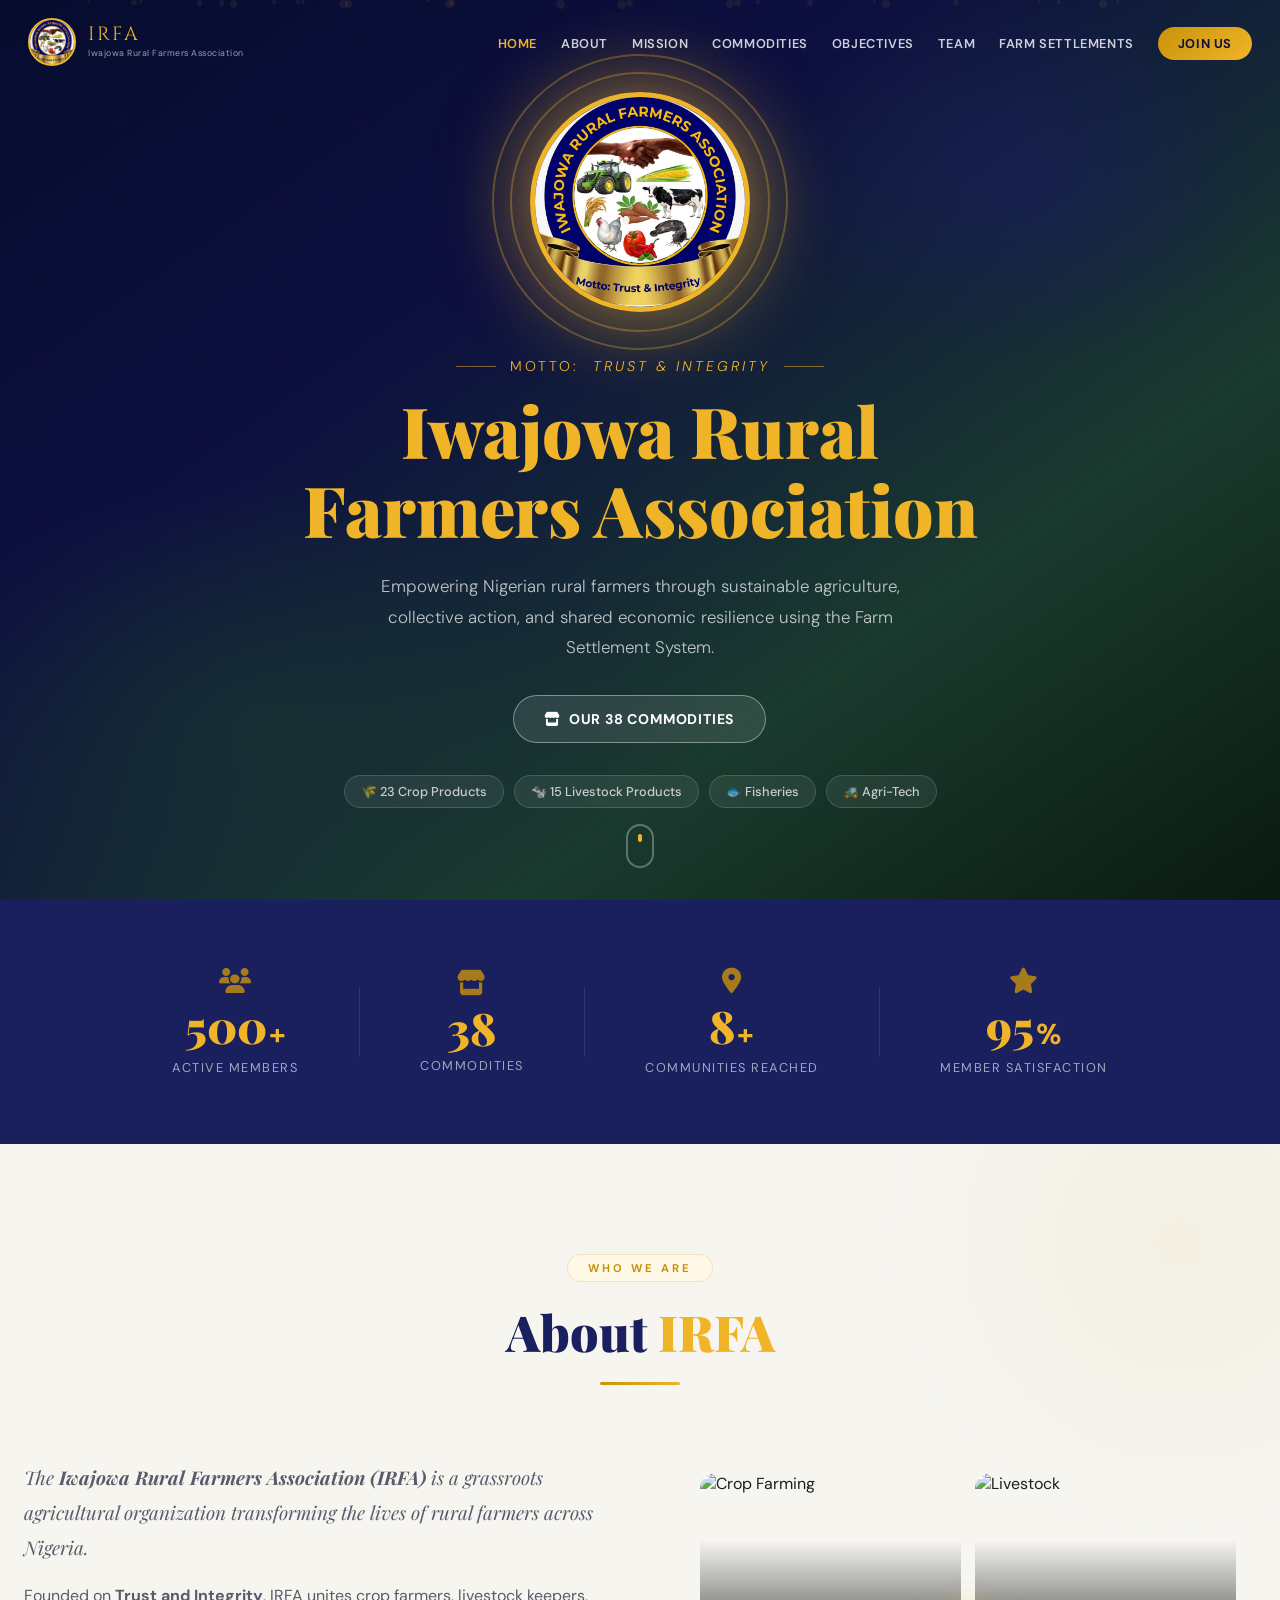
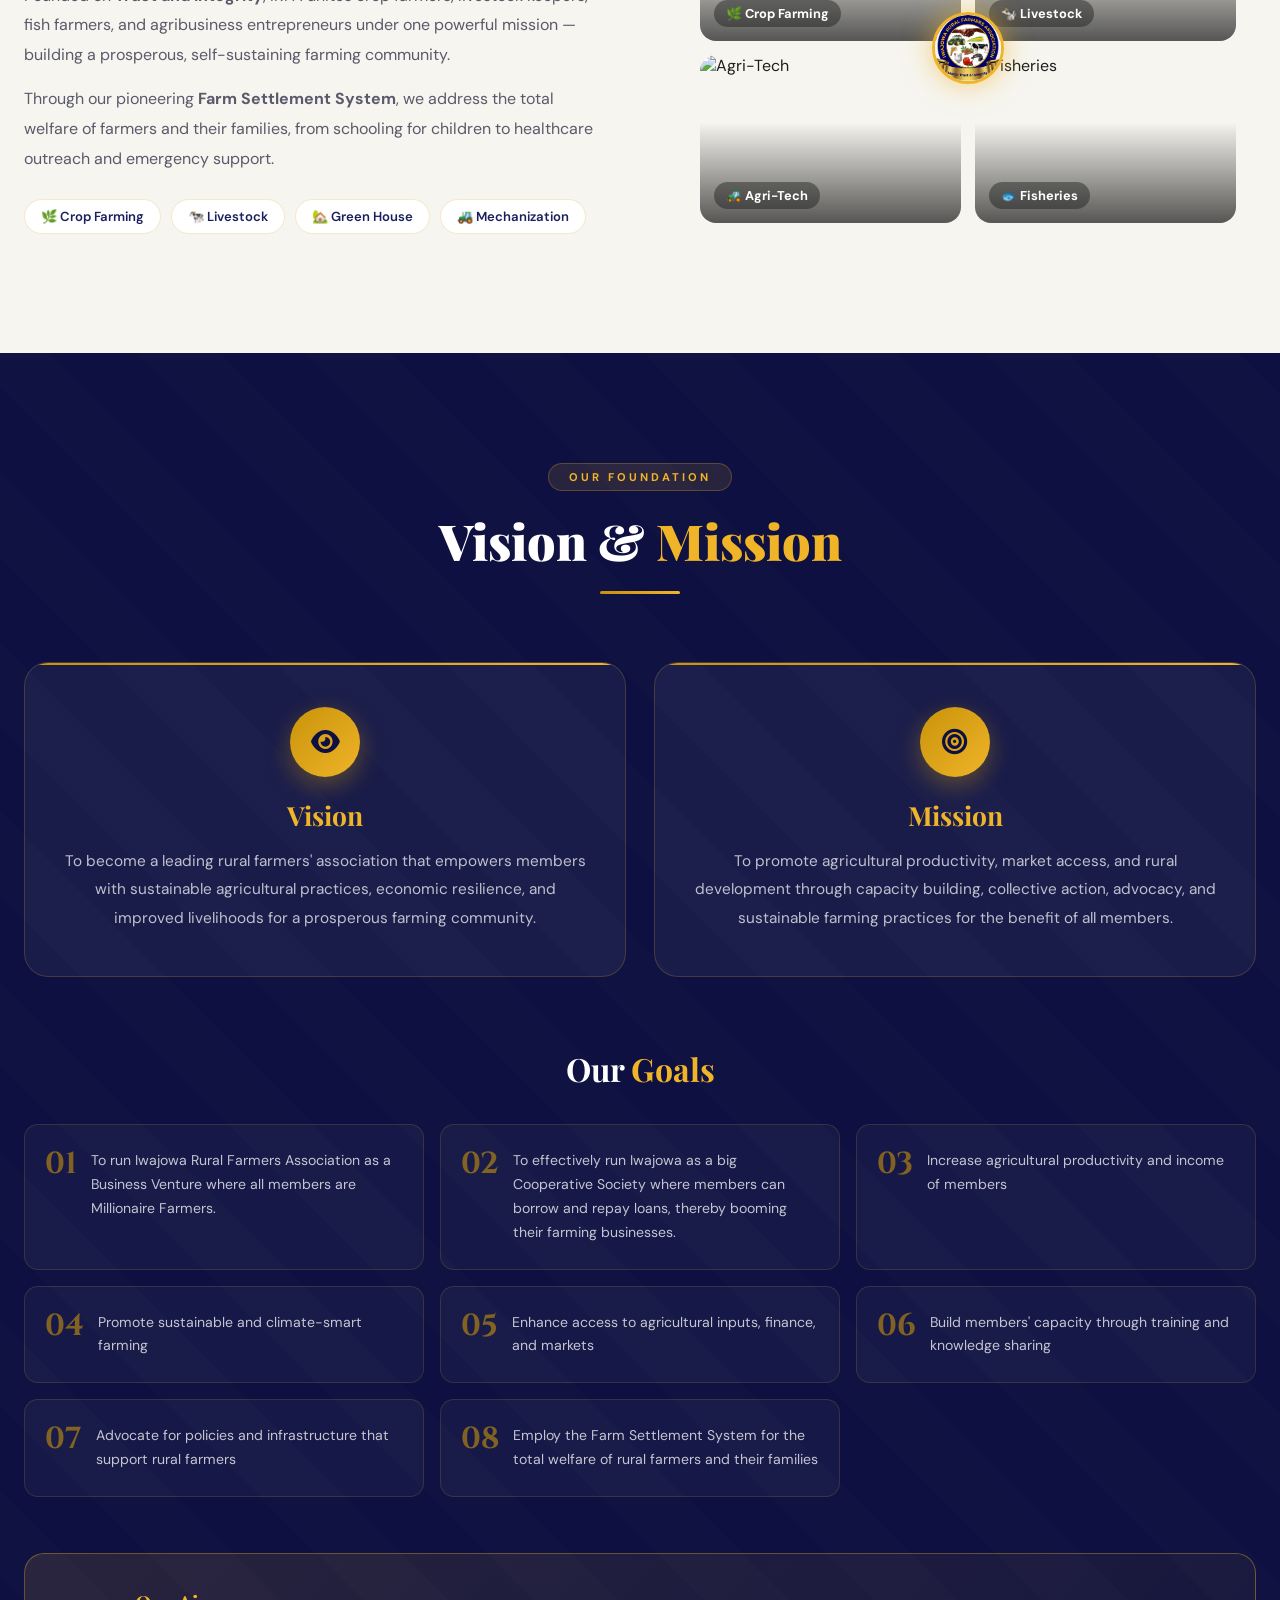
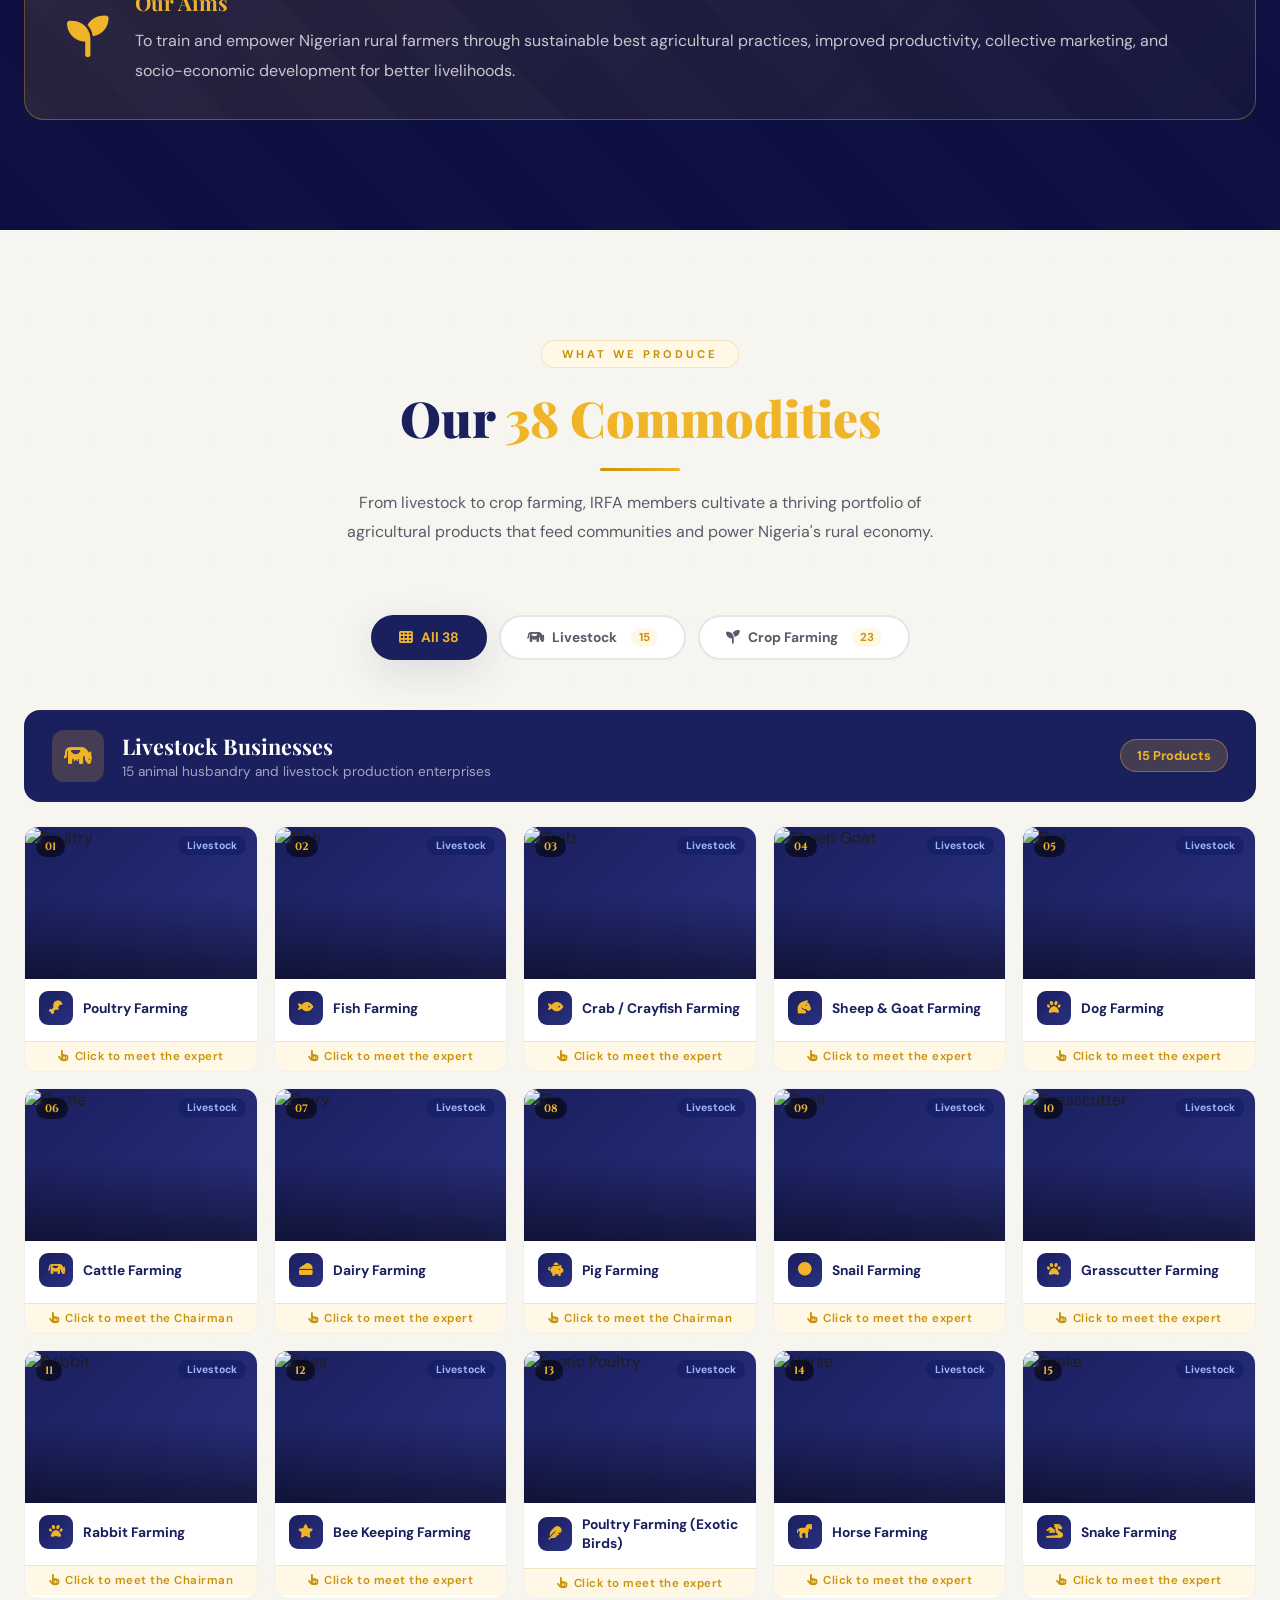
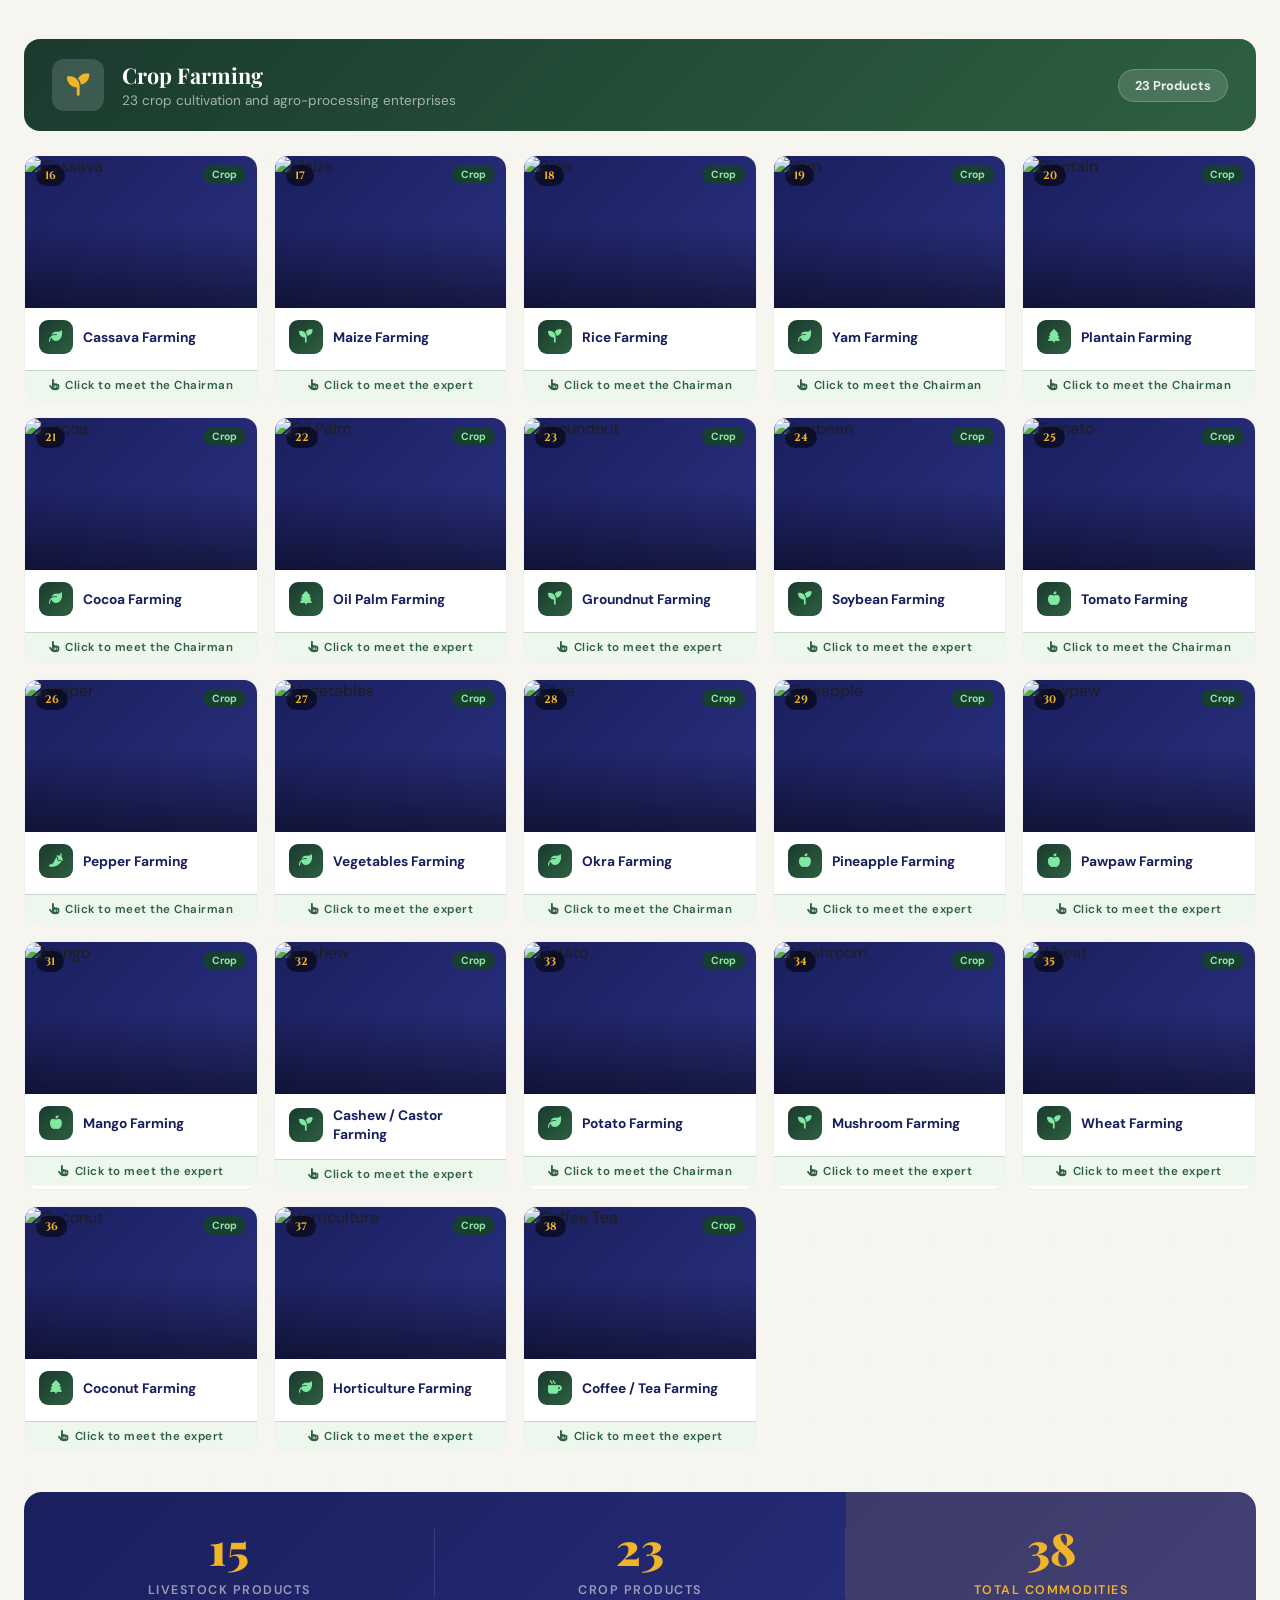
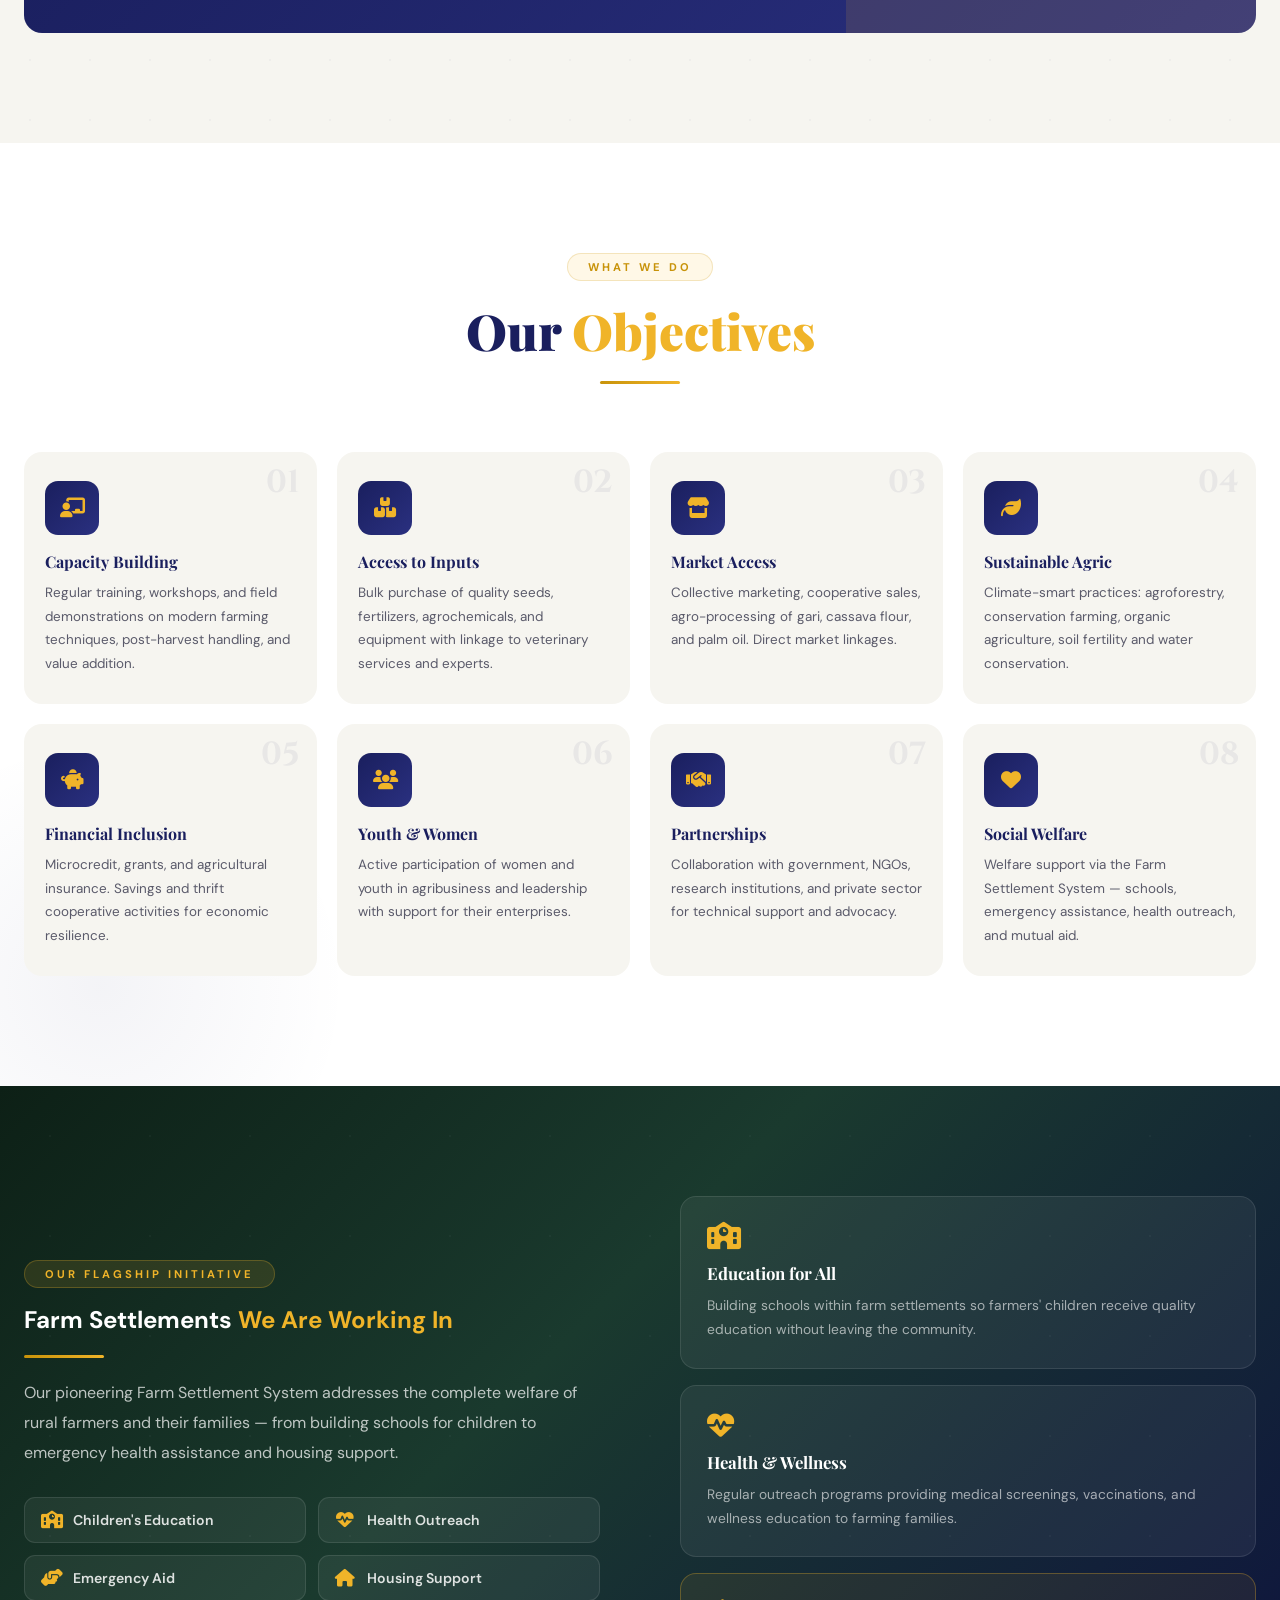
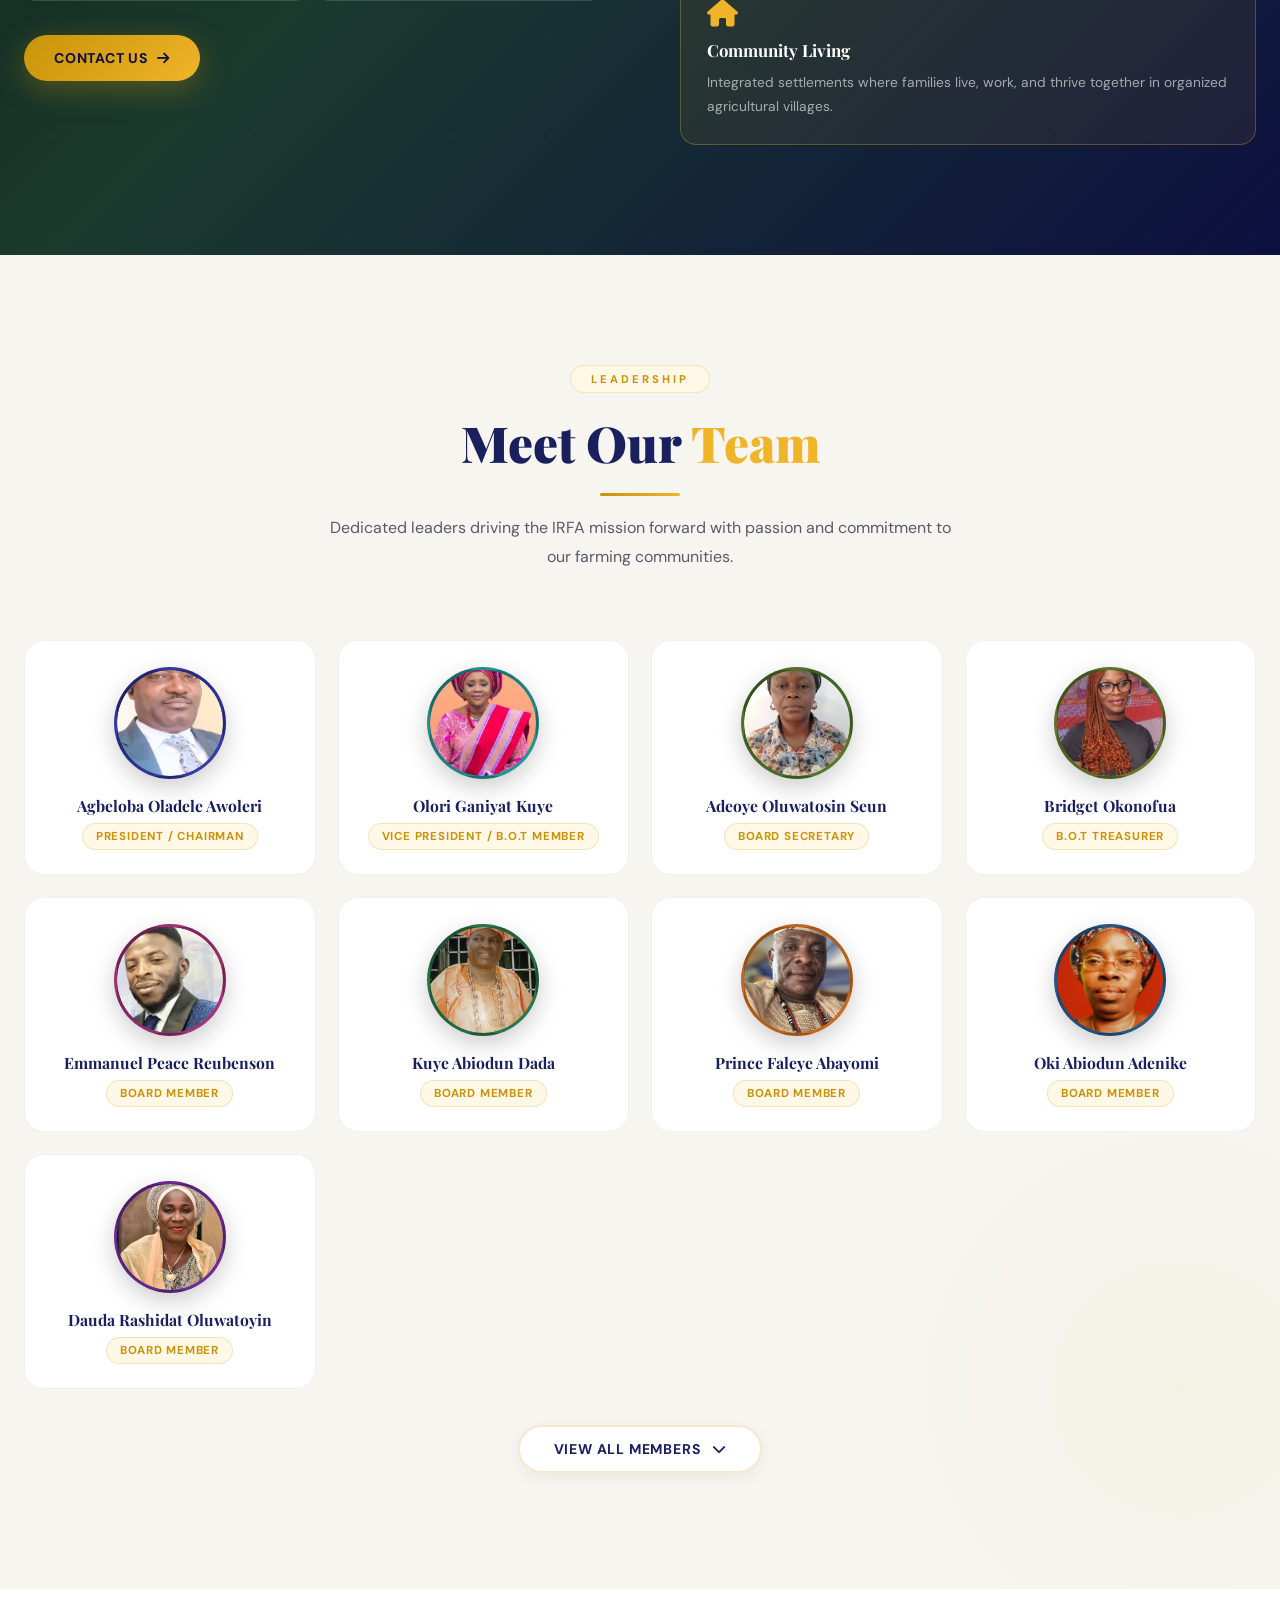
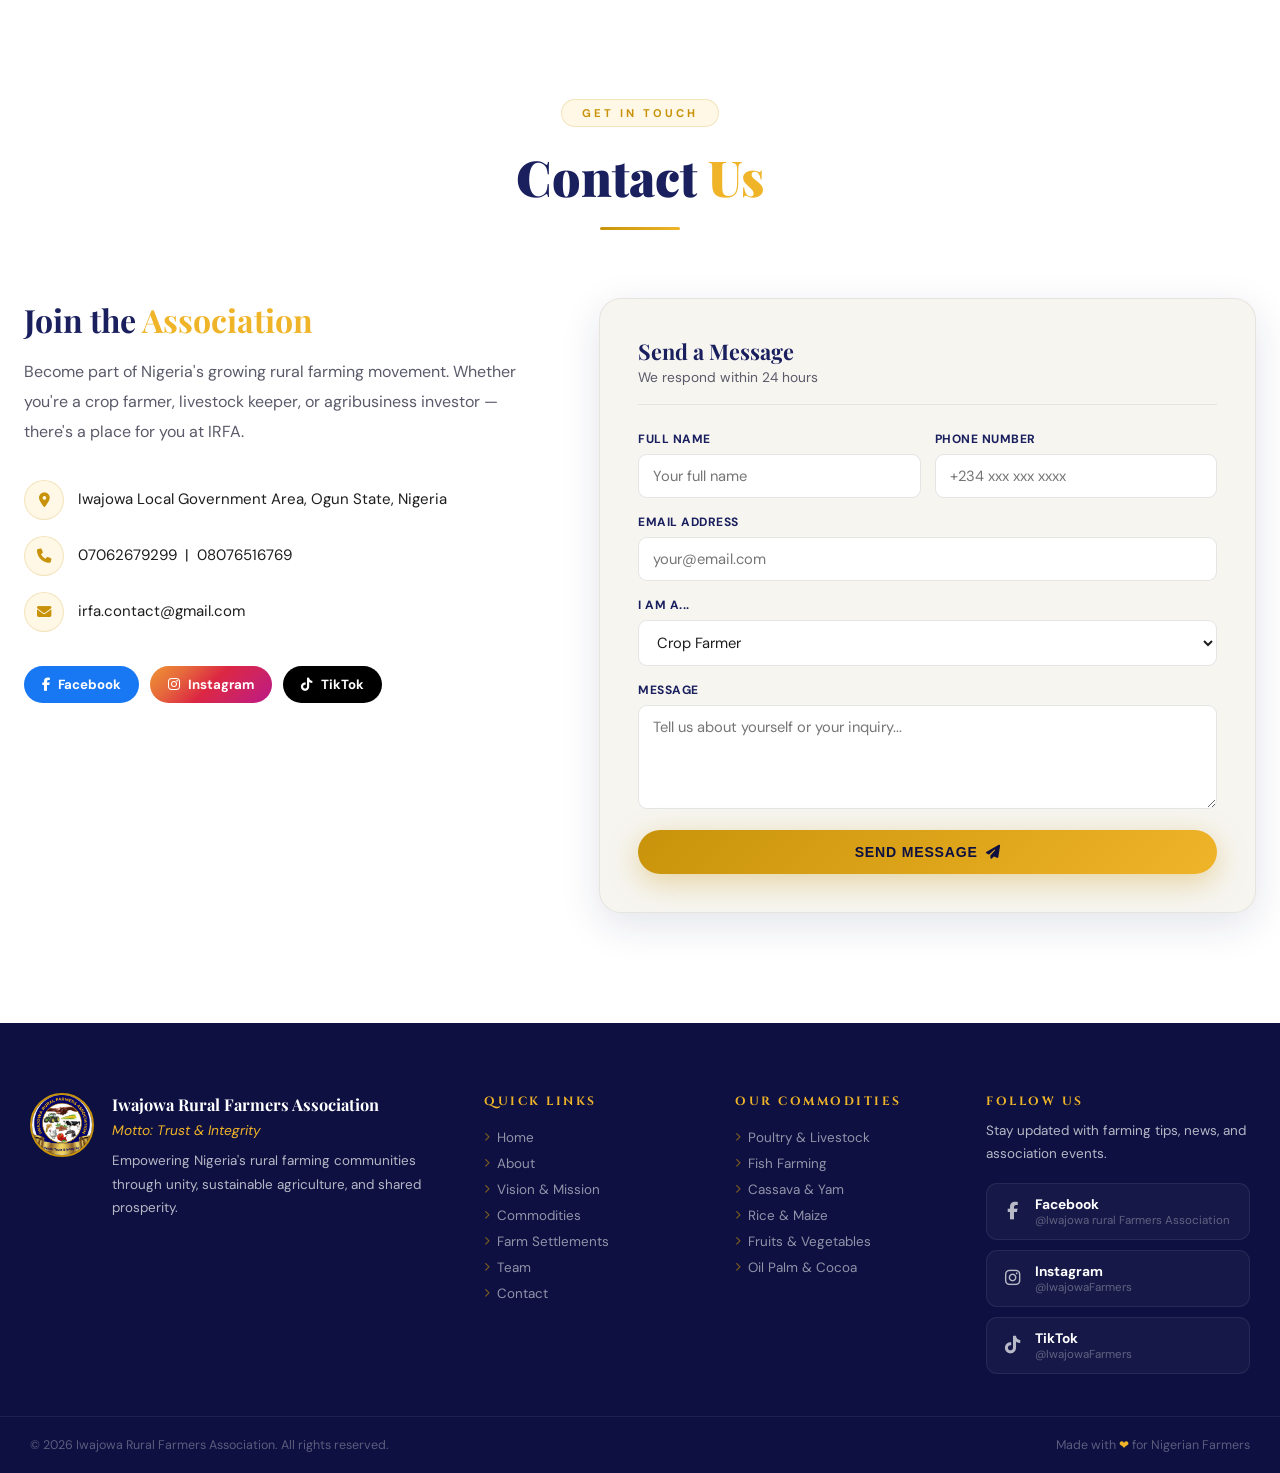
==== commit 8eee8bec: "cool" ====
--- a/index.html
+++ b/index.html
@@ -127,10 +127,9 @@
         <div class="about-tags" data-aos="fade-up" data-aos-delay="200">
           <span class="tag">🌿 Crop Farming</span>
           <span class="tag">🐄 Livestock</span>
-          <span class="tag">🐟 Fisheries</span>
-          <span class="tag">🚜 Agri-Tech</span>
-          <span class="tag">🌾 Rice Production</span>
-          <span class="tag">🍠 Cassava Processing</span>
+          <span class="tag">🏡 Green House</span>
+          <span class="tag">🚜 Mechanization</span>
+          
         </div>
       </div>
       <div class="about-visual" data-aos="fade-left" data-aos-duration="900">
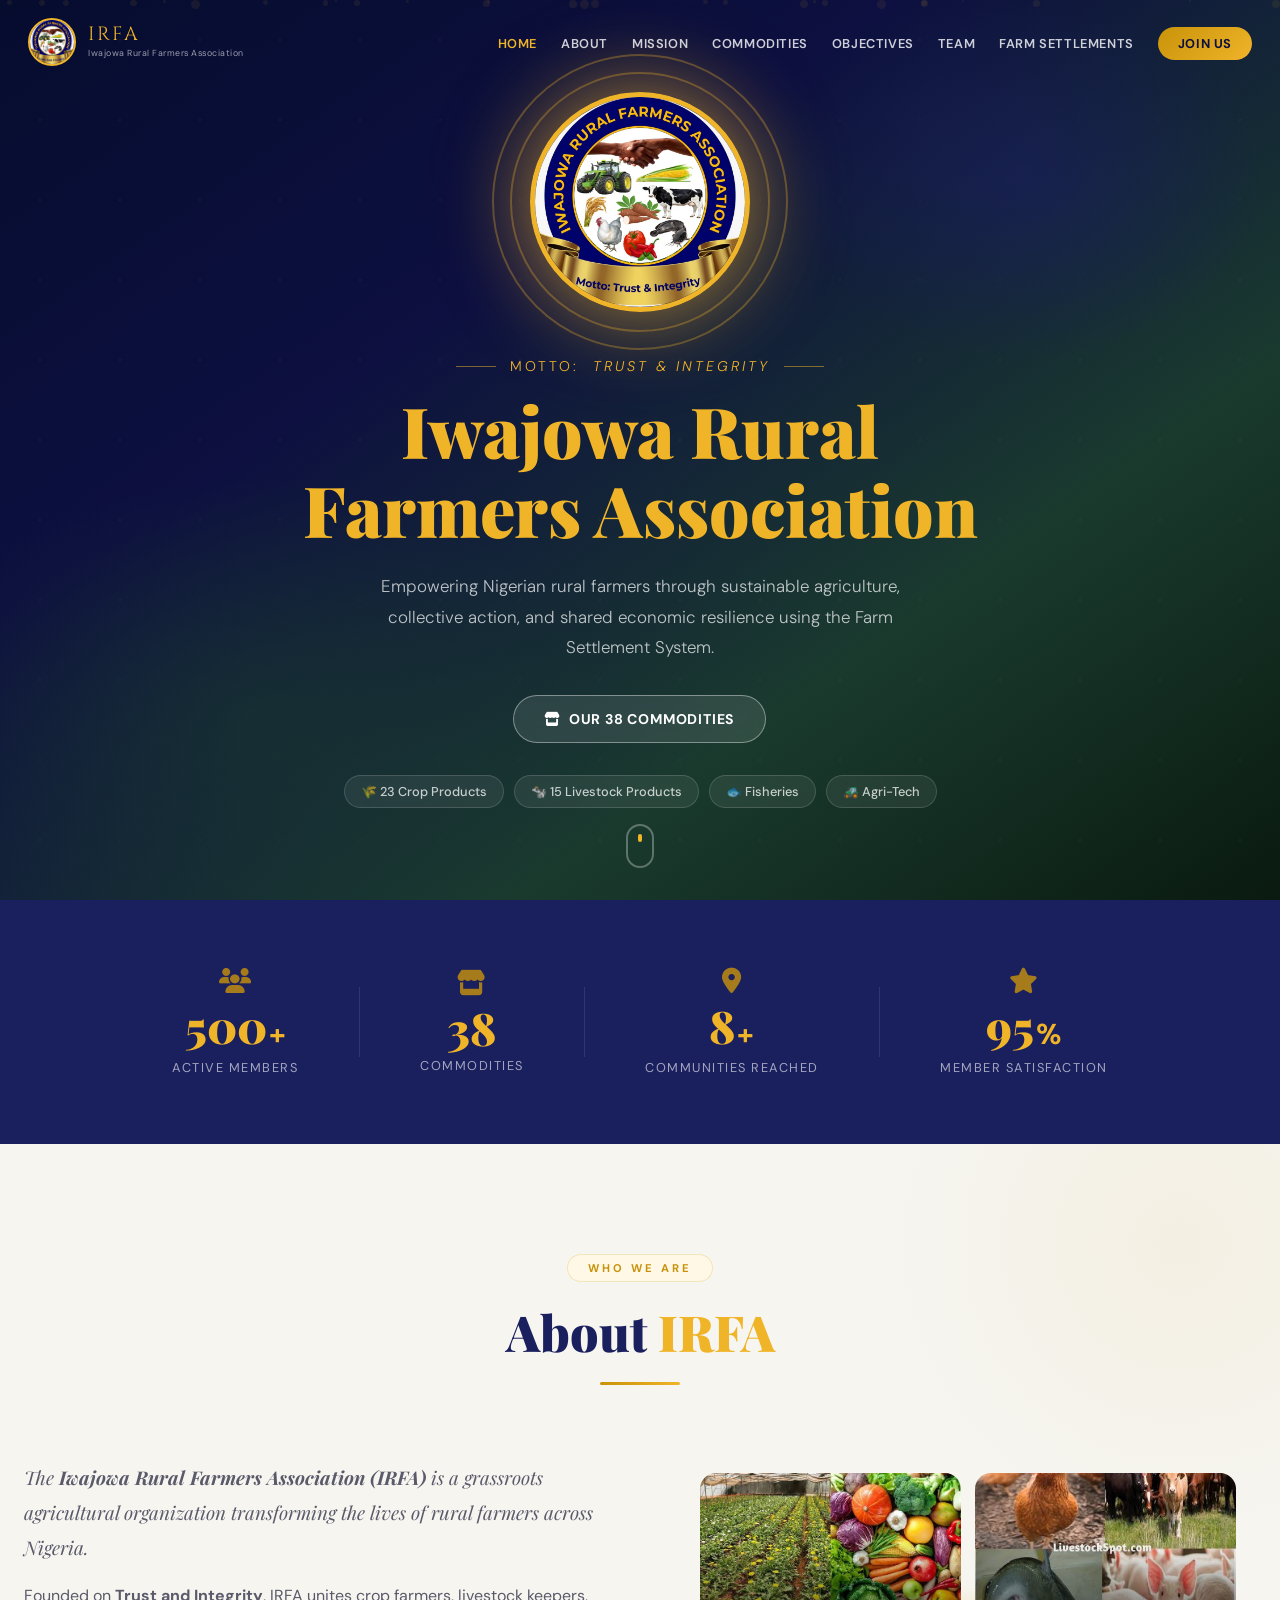
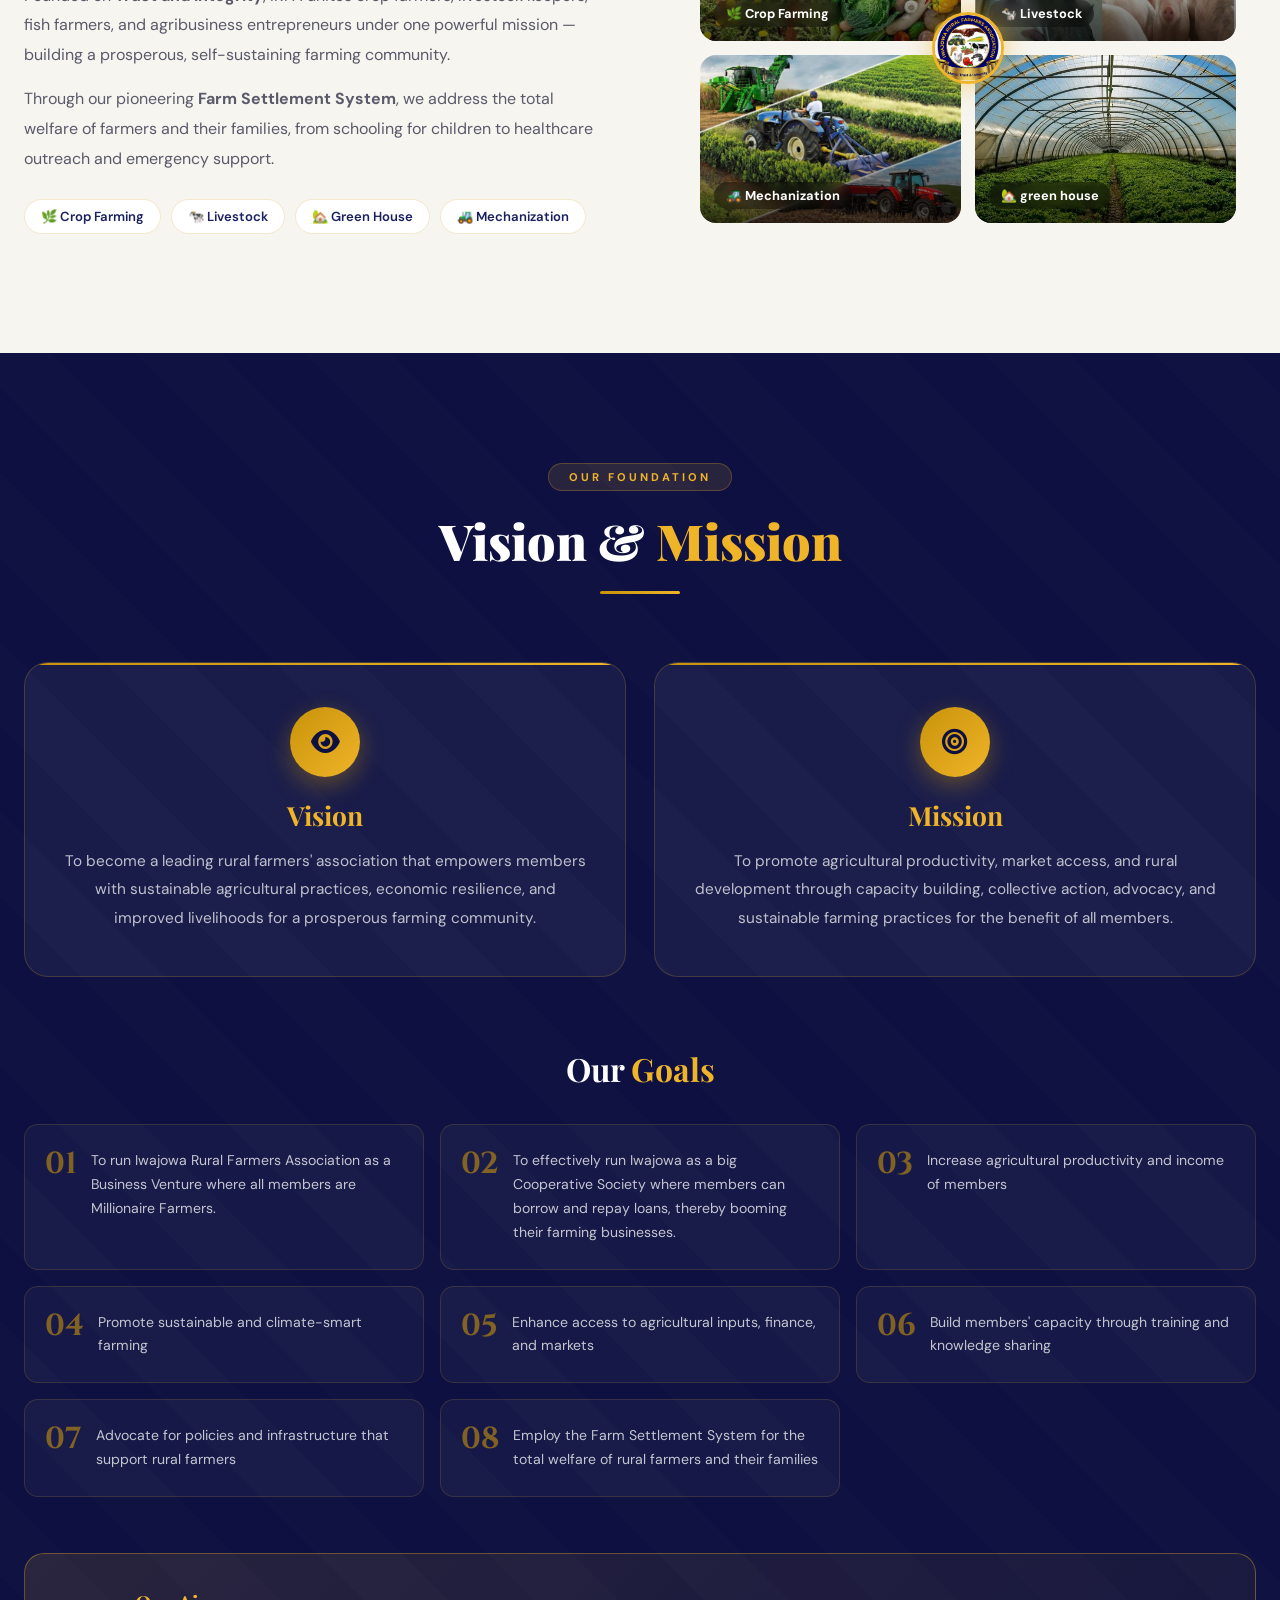
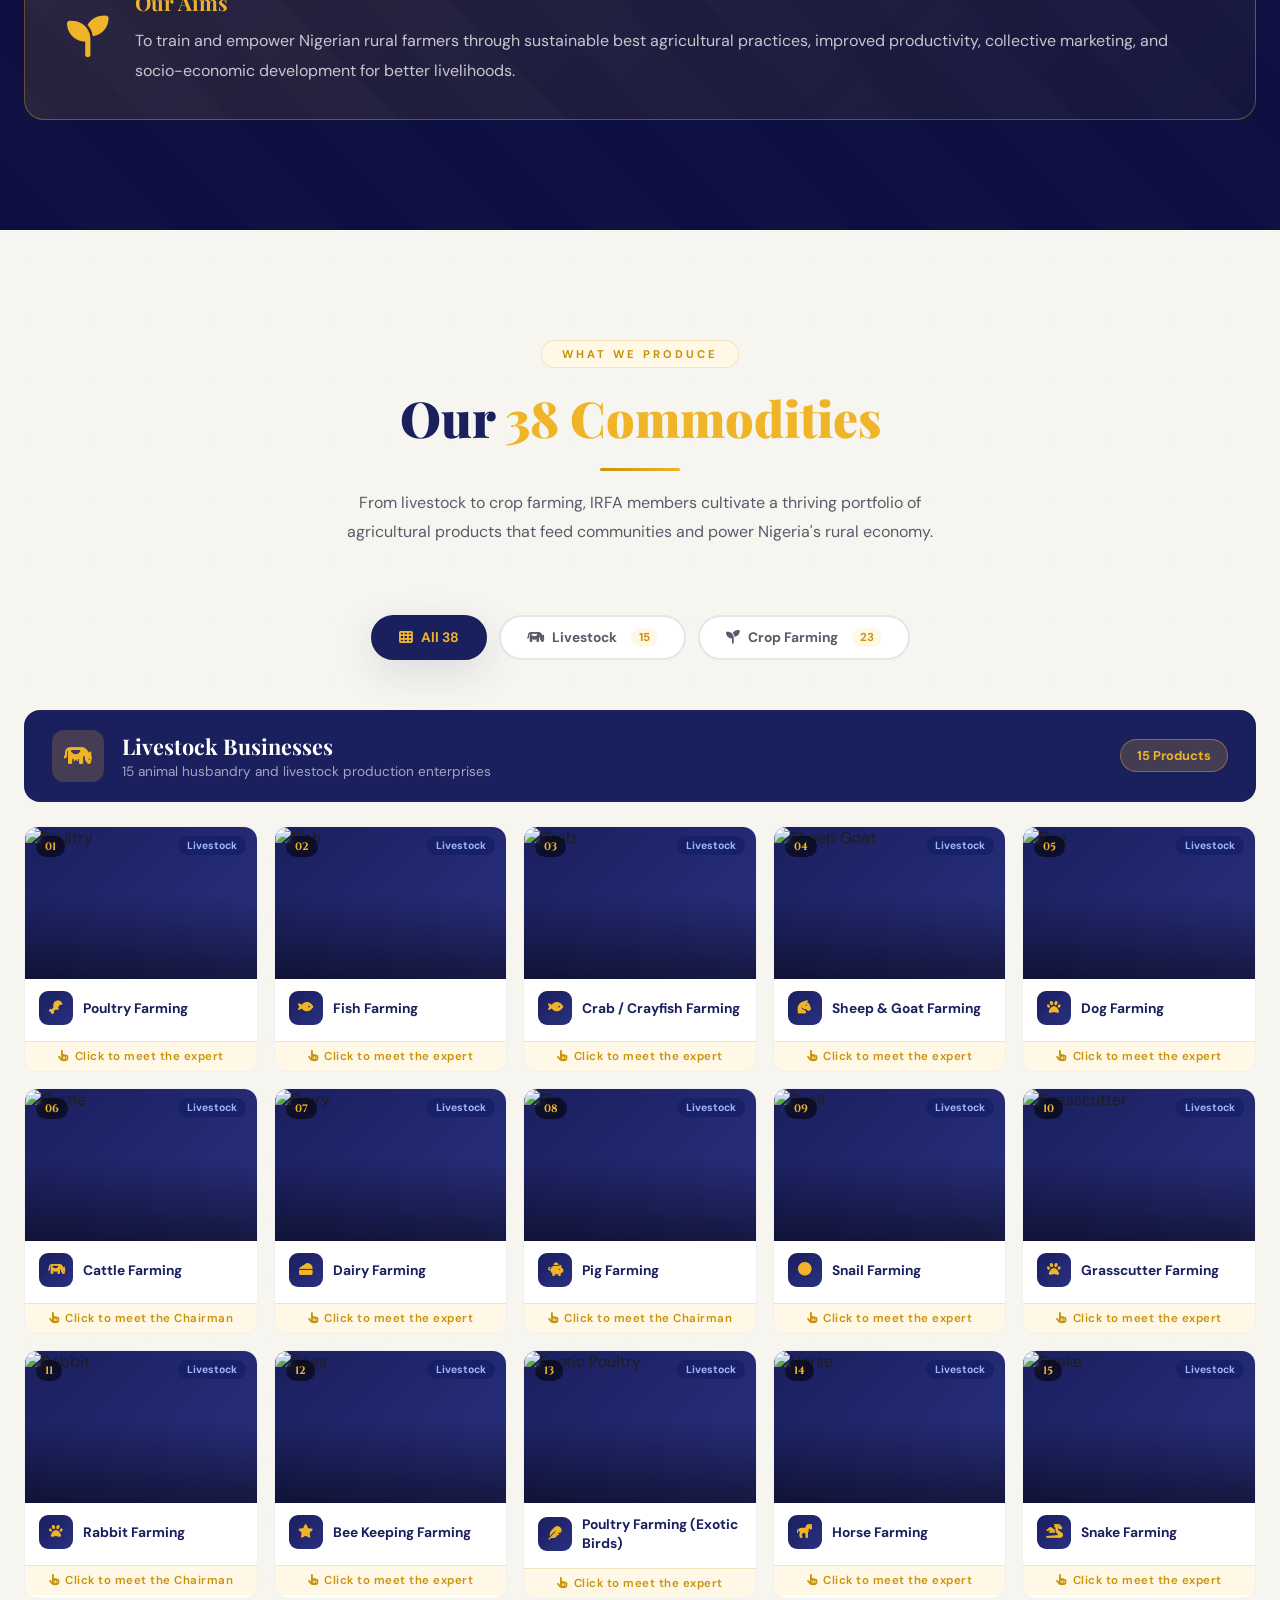
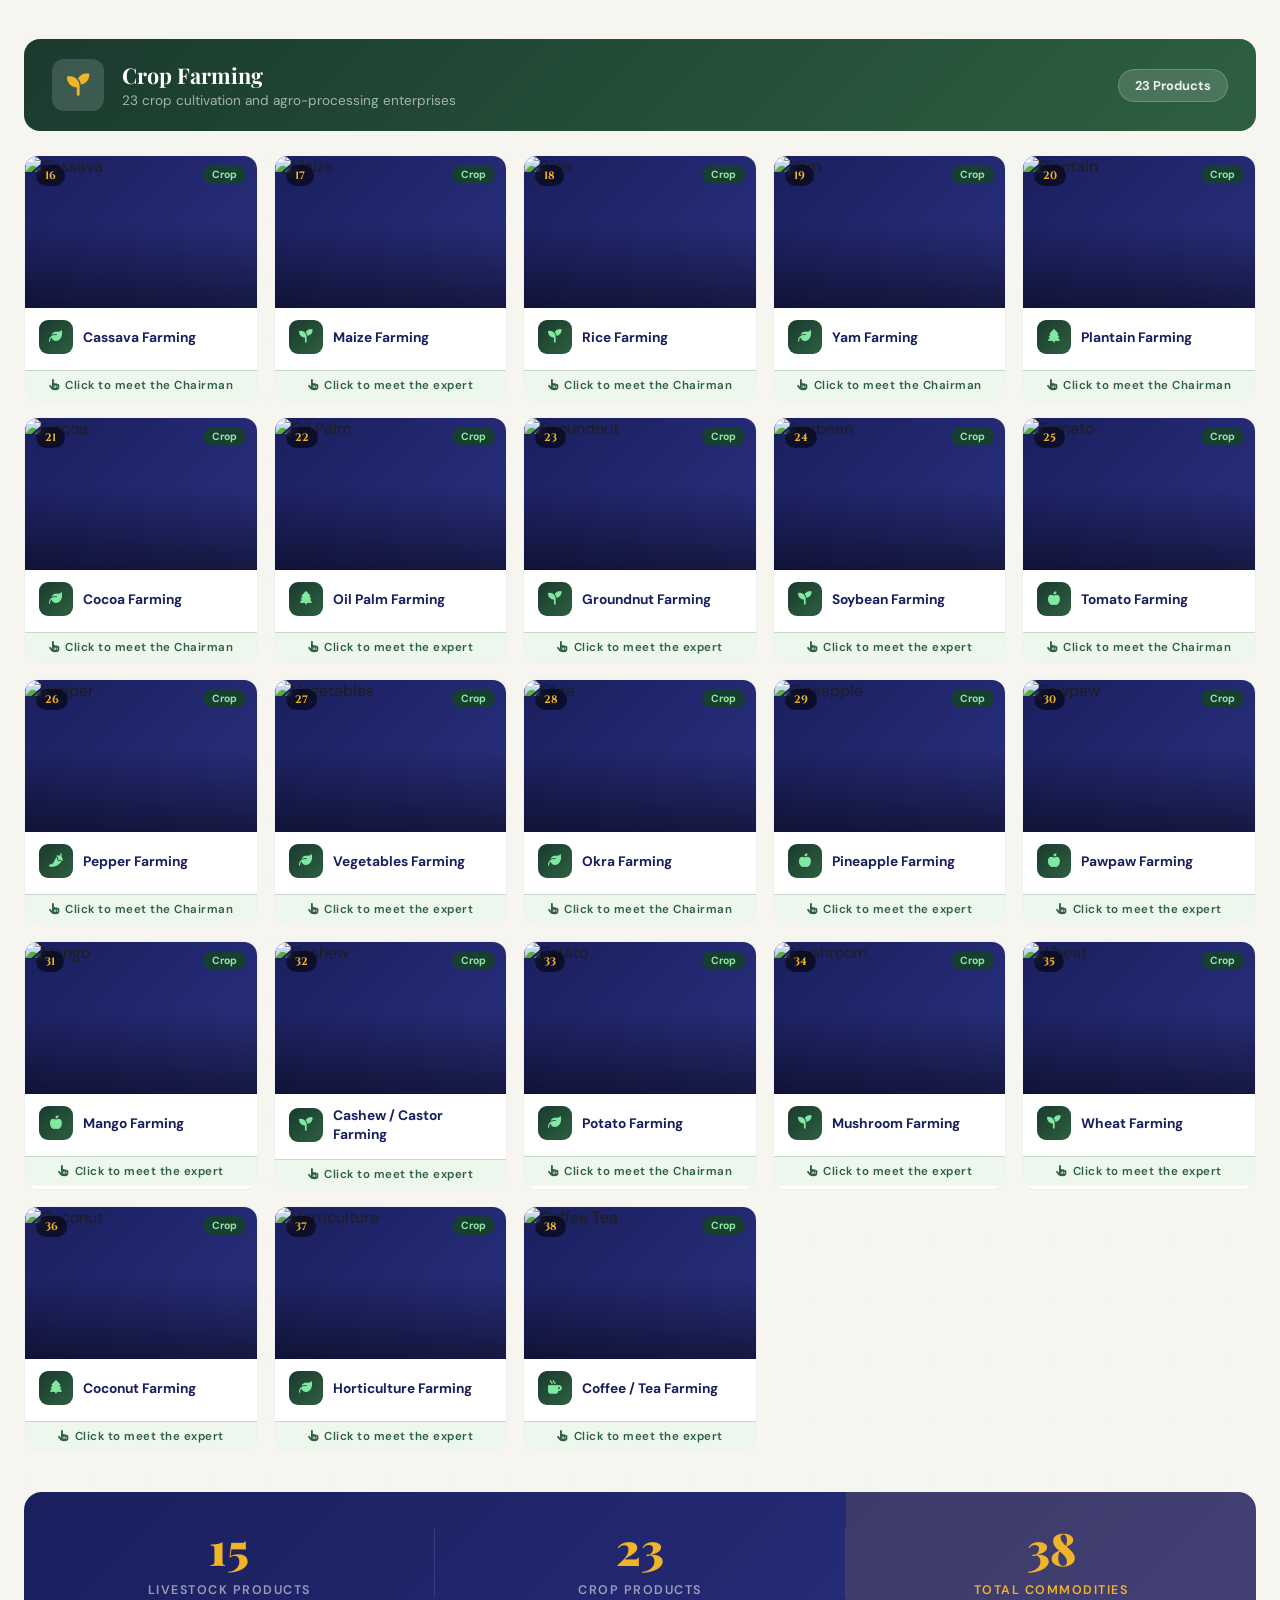
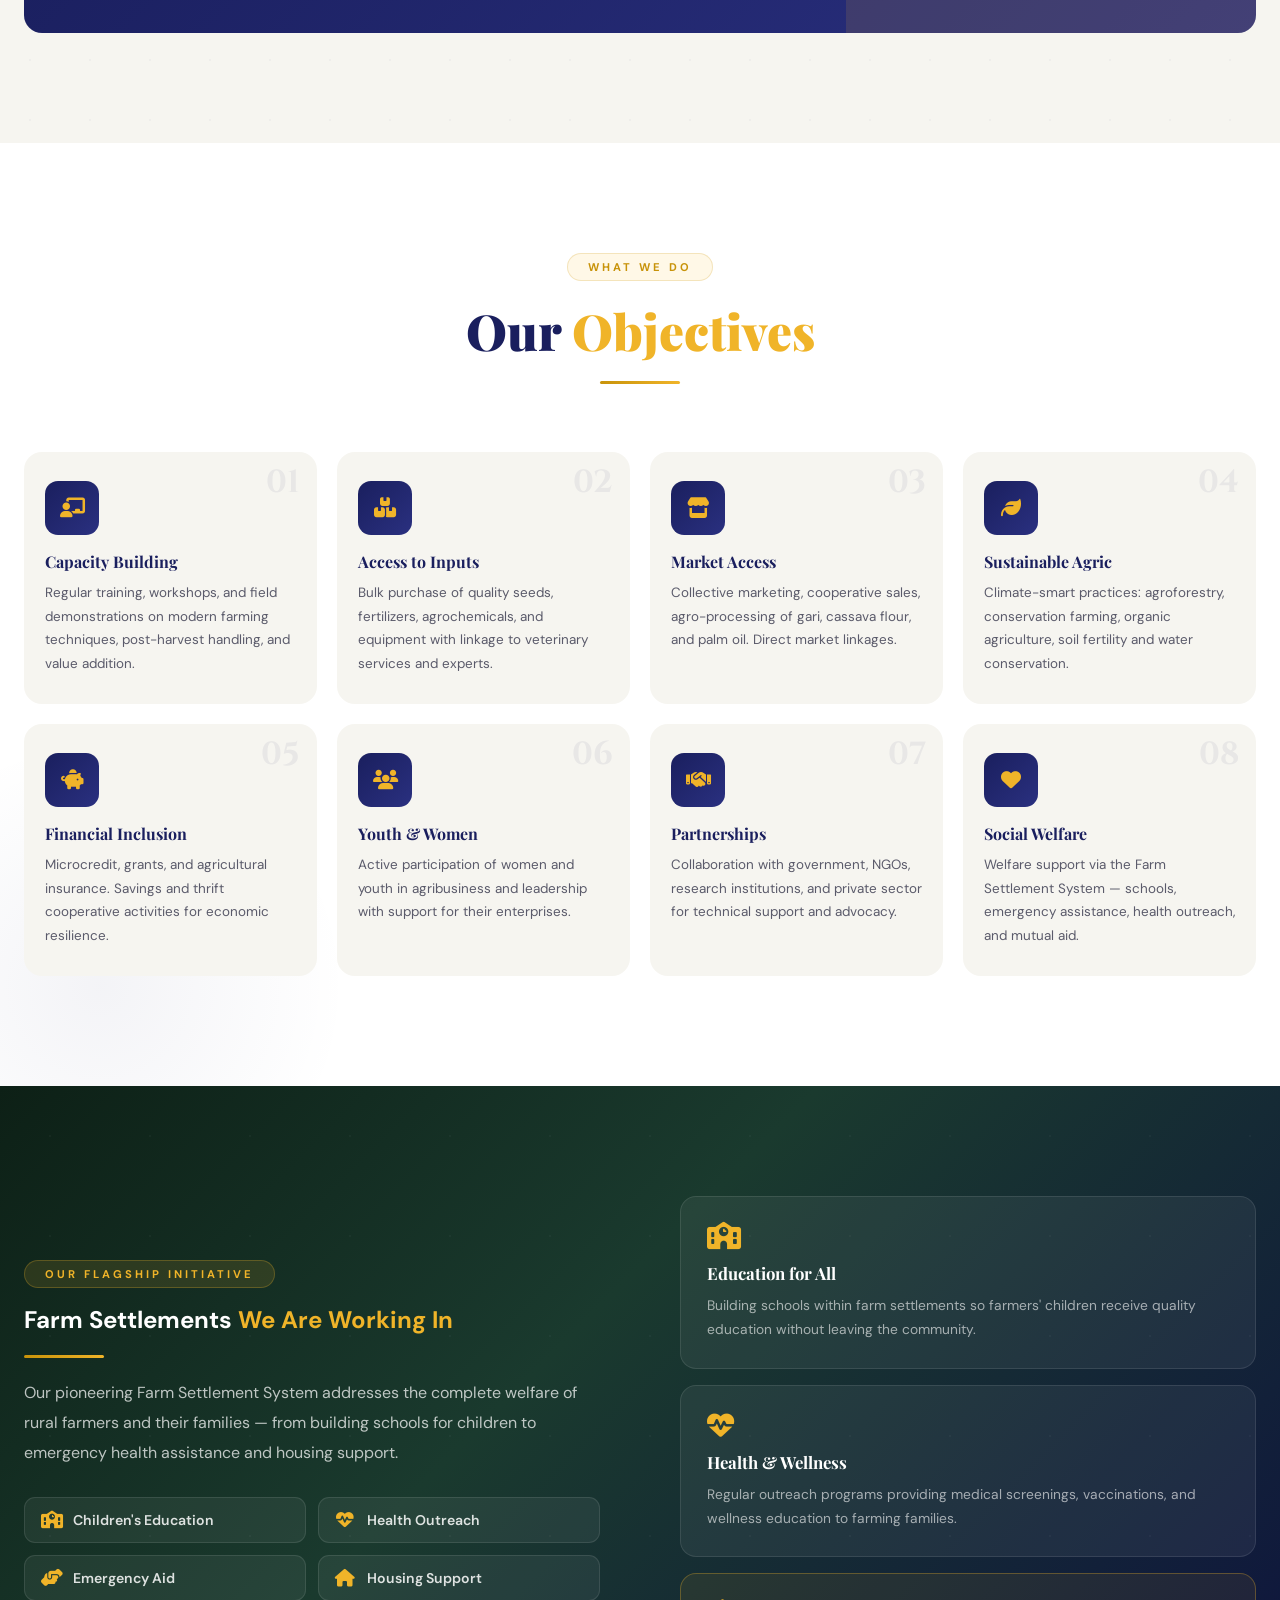
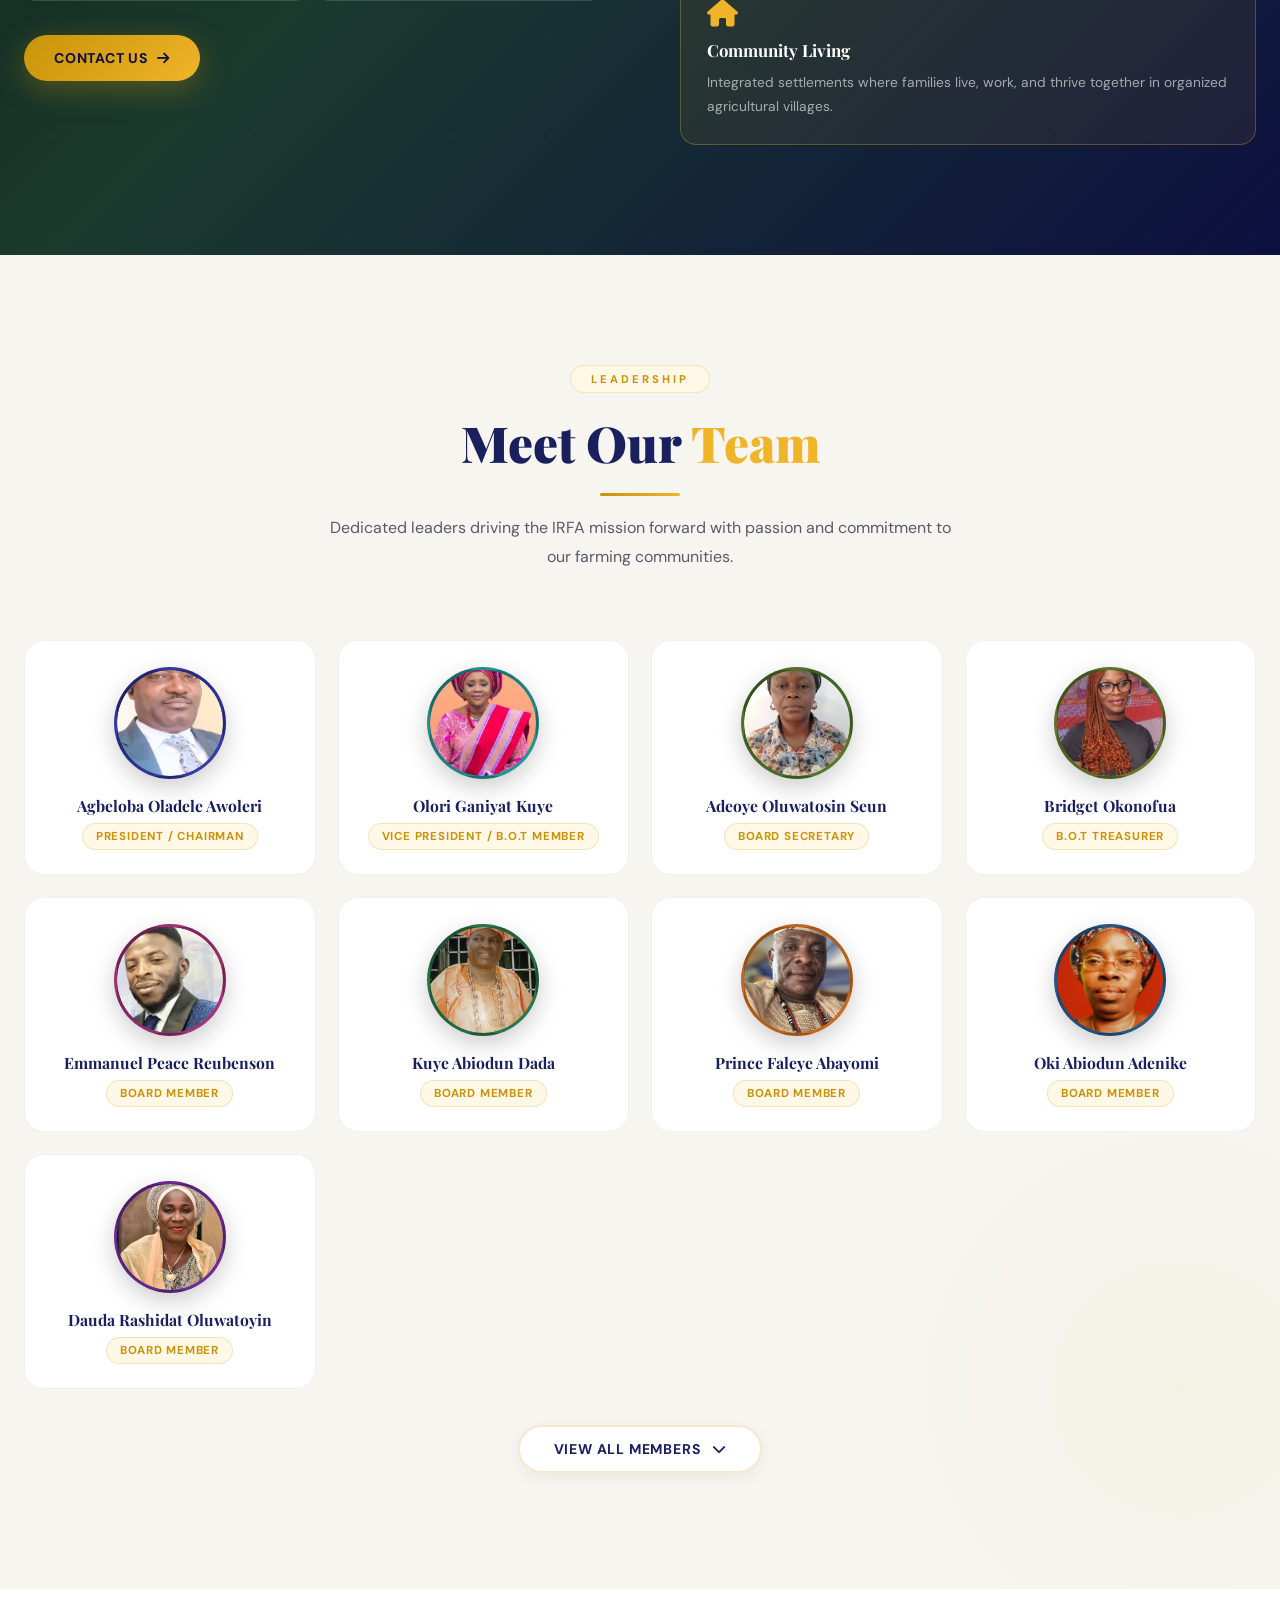
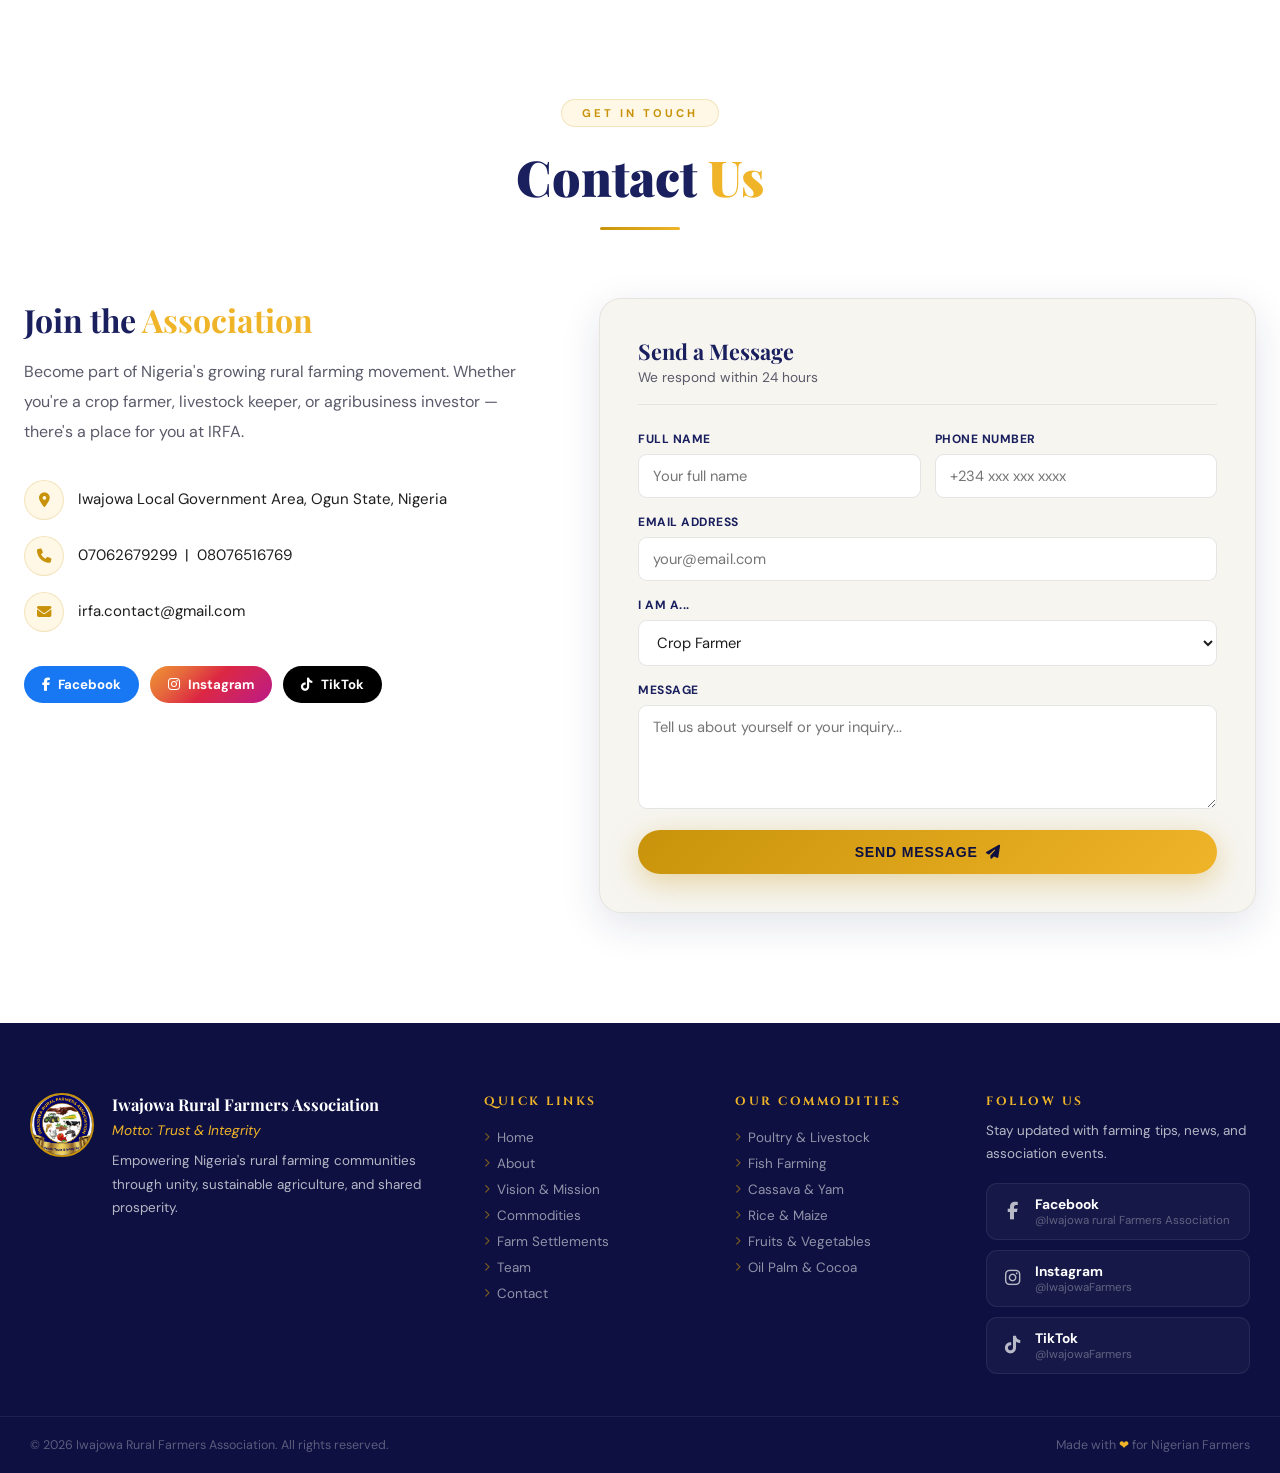
==== commit 1aa6bc20: "cool" ====
--- a/index.html
+++ b/index.html
@@ -135,20 +135,20 @@
       <div class="about-visual" data-aos="fade-left" data-aos-duration="900">
         <div class="about-mosaic">
           <div class="mosaic-cell mc1" data-aos="zoom-in" data-aos-delay="100">
-            <img src="https://images.unsplash.com/photo-1530836369250-ef72a3f5cda8?w=500&q=80&auto=format&fit=crop" alt="Crop Farming" loading="lazy"/>
+            <img src="team-photos/cr.jpeg" alt="Crop Farming" loading="lazy"/>
             <div class="mosaic-label">🌿 Crop Farming</div>
           </div>
           <div class="mosaic-cell mc2" data-aos="zoom-in" data-aos-delay="200">
-            <img src="https://images.unsplash.com/photo-1500595046743-cd271d694d30?w=500&q=80&auto=format&fit=crop" alt="Livestock" loading="lazy"/>
+            <img src="team-photos/li.jpeg" alt="Livestock" loading="lazy"/>
             <div class="mosaic-label">🐄 Livestock</div>
           </div>
           <div class="mosaic-cell mc3" data-aos="zoom-in" data-aos-delay="300">
-            <img src="https://images.unsplash.com/photo-1625246333195-78d9c38ad449?w=500&q=80&auto=format&fit=crop" alt="Agri-Tech" loading="lazy"/>
-            <div class="mosaic-label">🚜 Agri-Tech</div>
+            <img src="team-photos/me.jpeg" alt="Agri-Tech" loading="lazy"/>
+            <div class="mosaic-label">🚜  Mechanization</div>
           </div>
           <div class="mosaic-cell mc4" data-aos="zoom-in" data-aos-delay="400">
-            <img src="https://images.unsplash.com/photo-1544551763-46a013bb70d5?w=500&q=80&auto=format&fit=crop" alt="Fisheries" loading="lazy"/>
-            <div class="mosaic-label">🐟 Fisheries</div>
+            <img src="team-photos/gh.jpeg" alt="Fisheries" loading="lazy"/>
+            <div class="mosaic-label"> 🏡 green house</div>
           </div>
           <div class="mosaic-center"><img src="logo.jpeg" alt="IRFA Logo"/></div>
         </div>
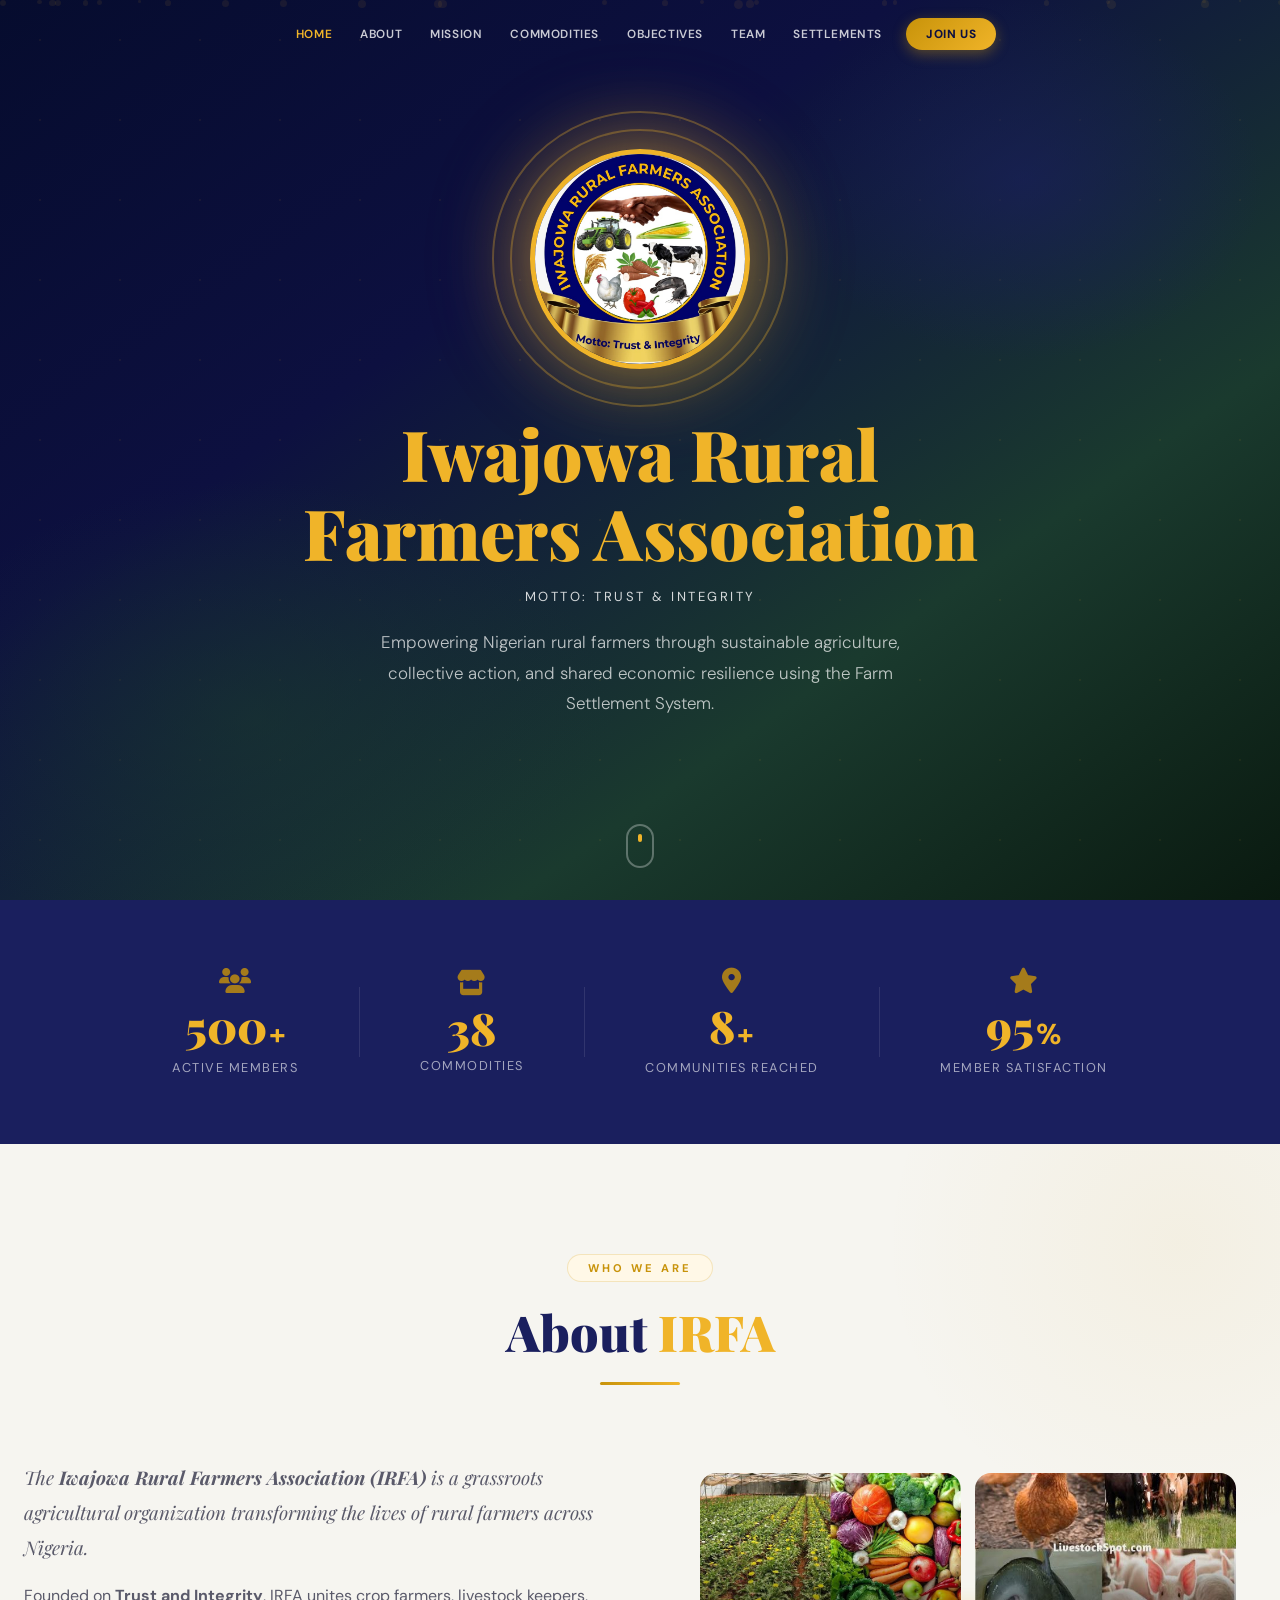
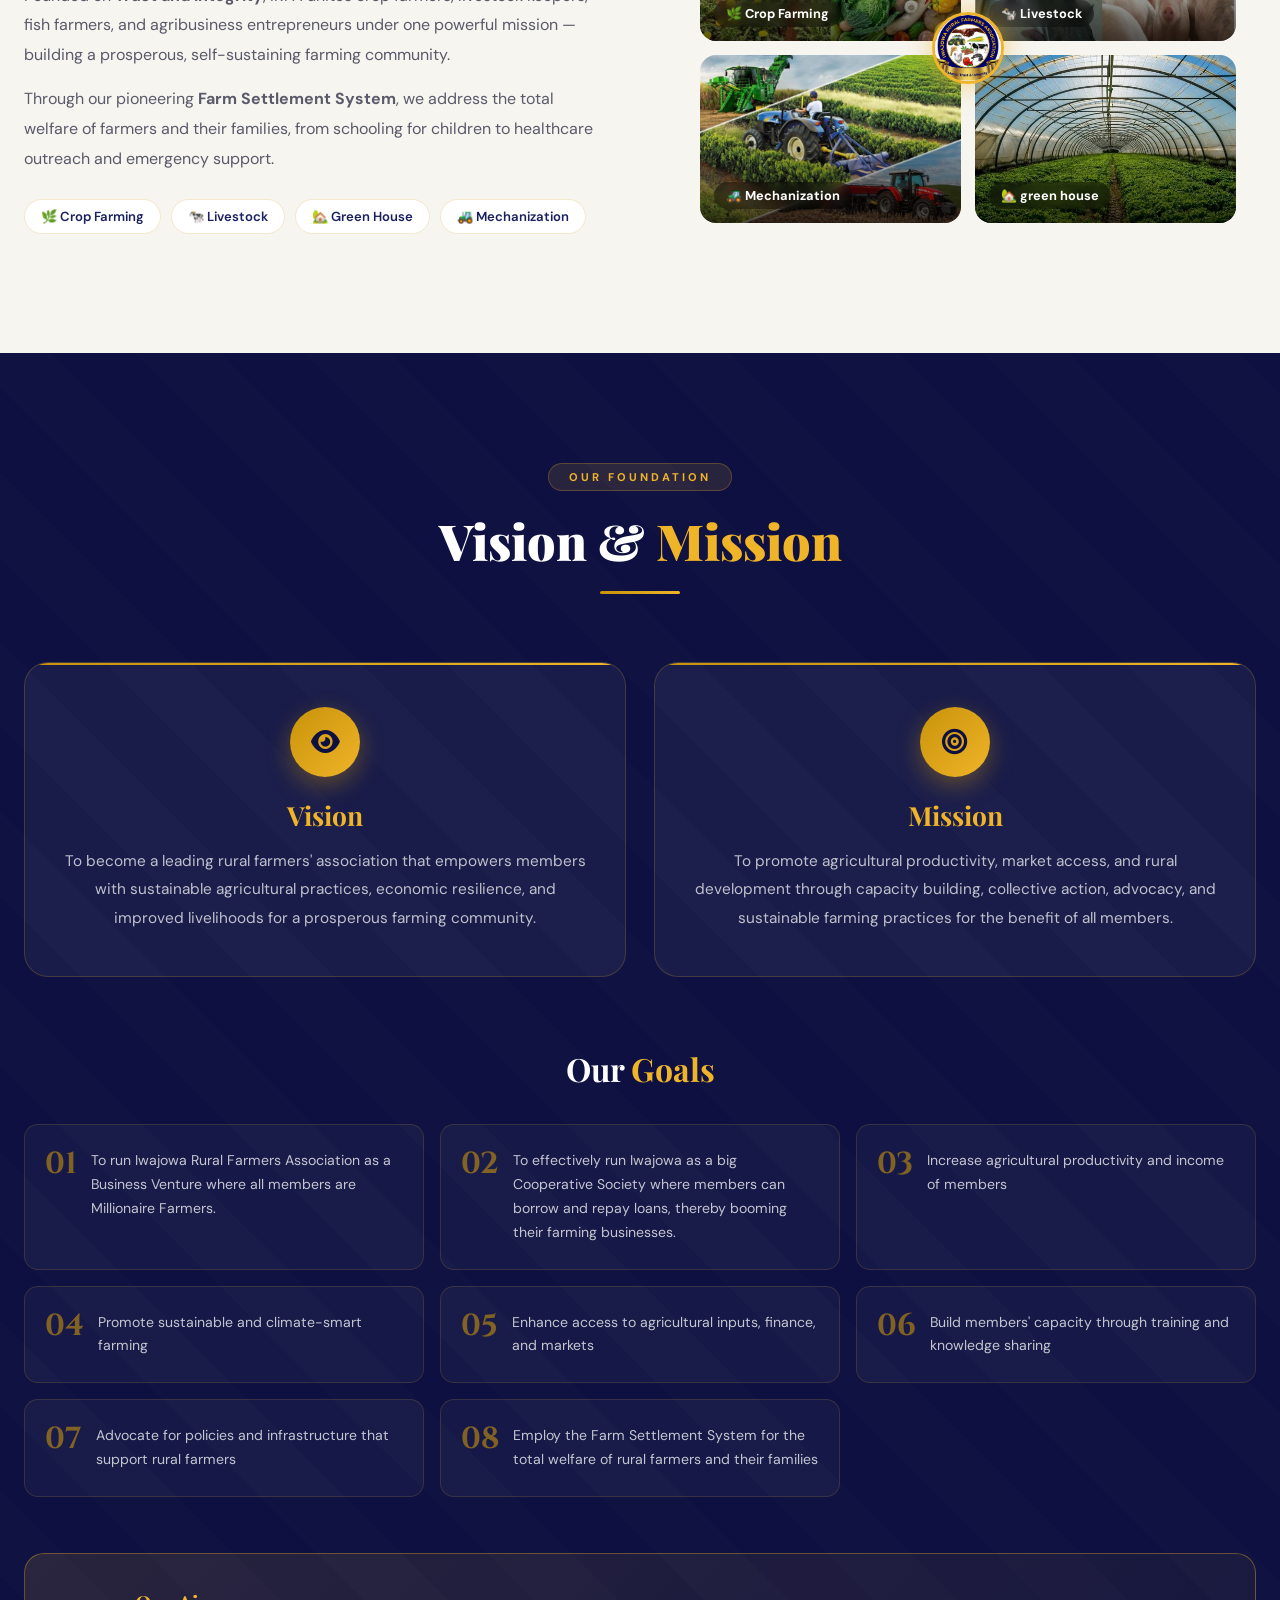
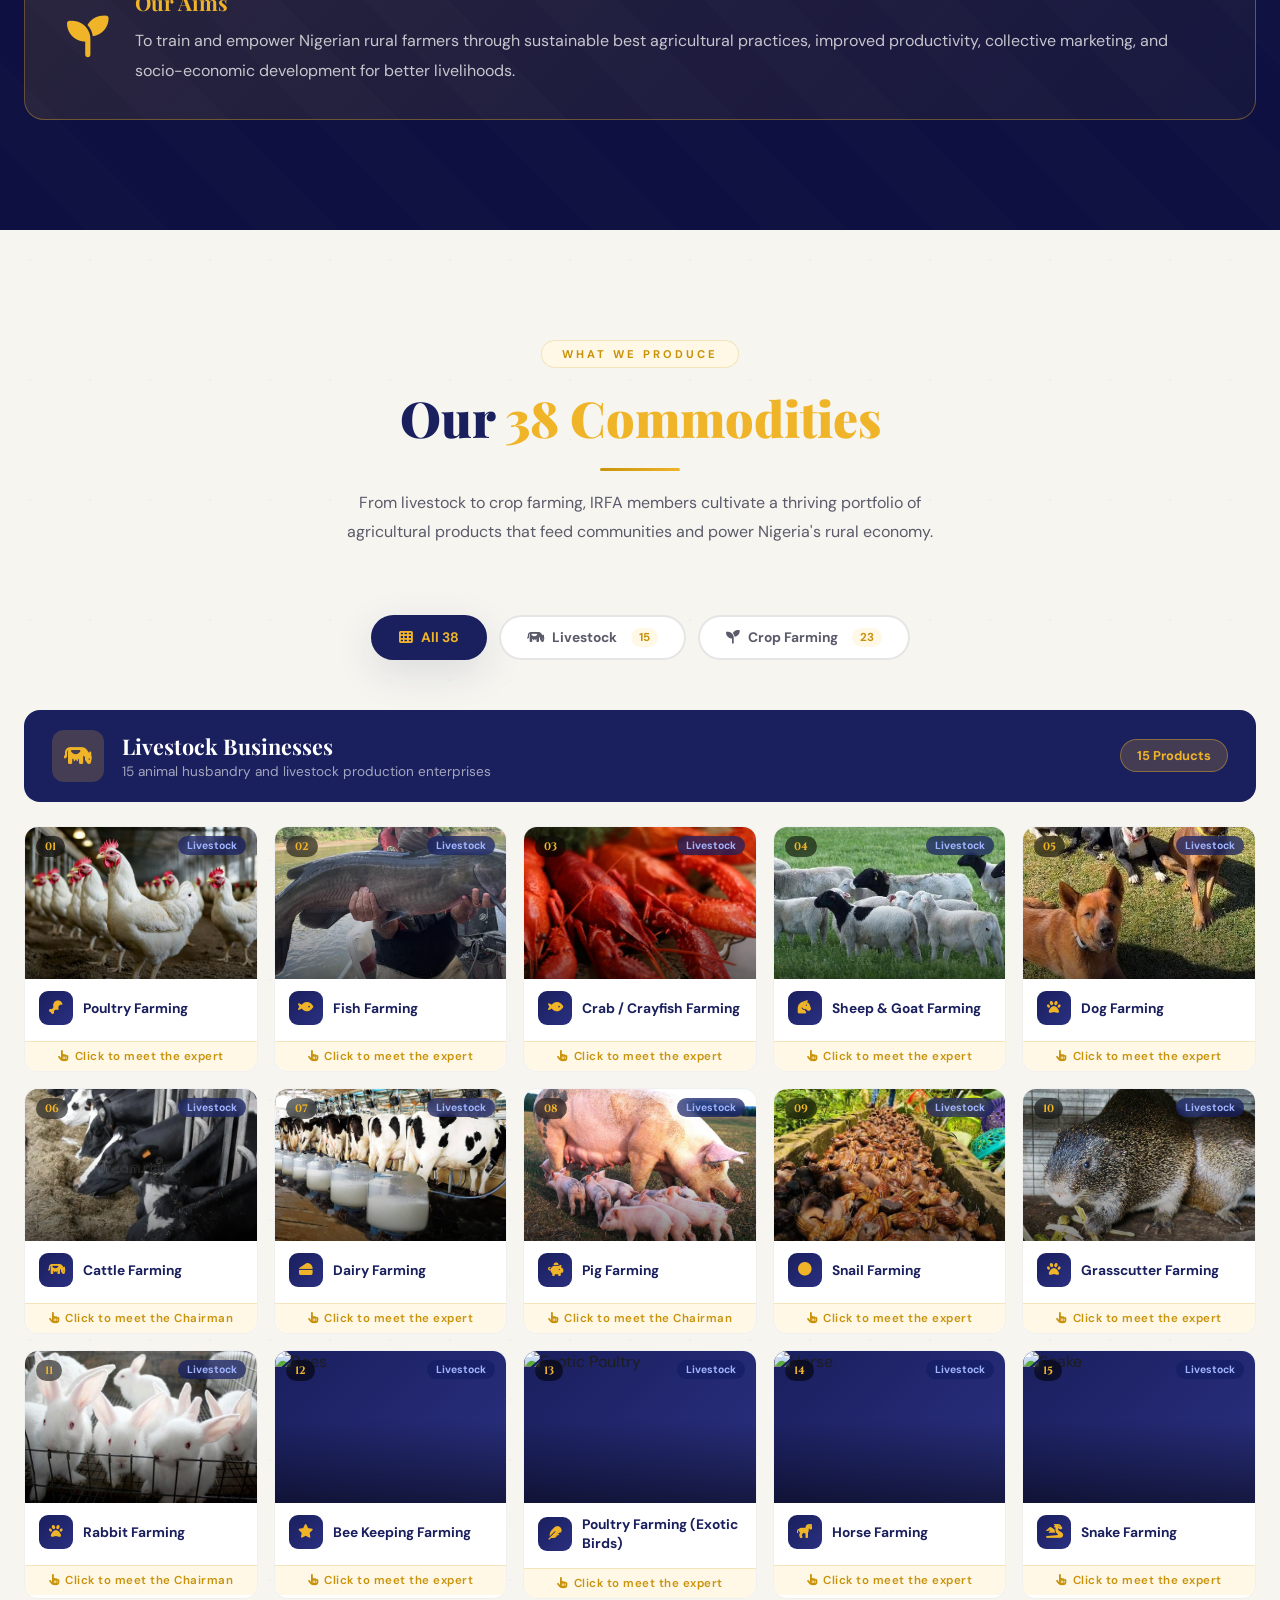
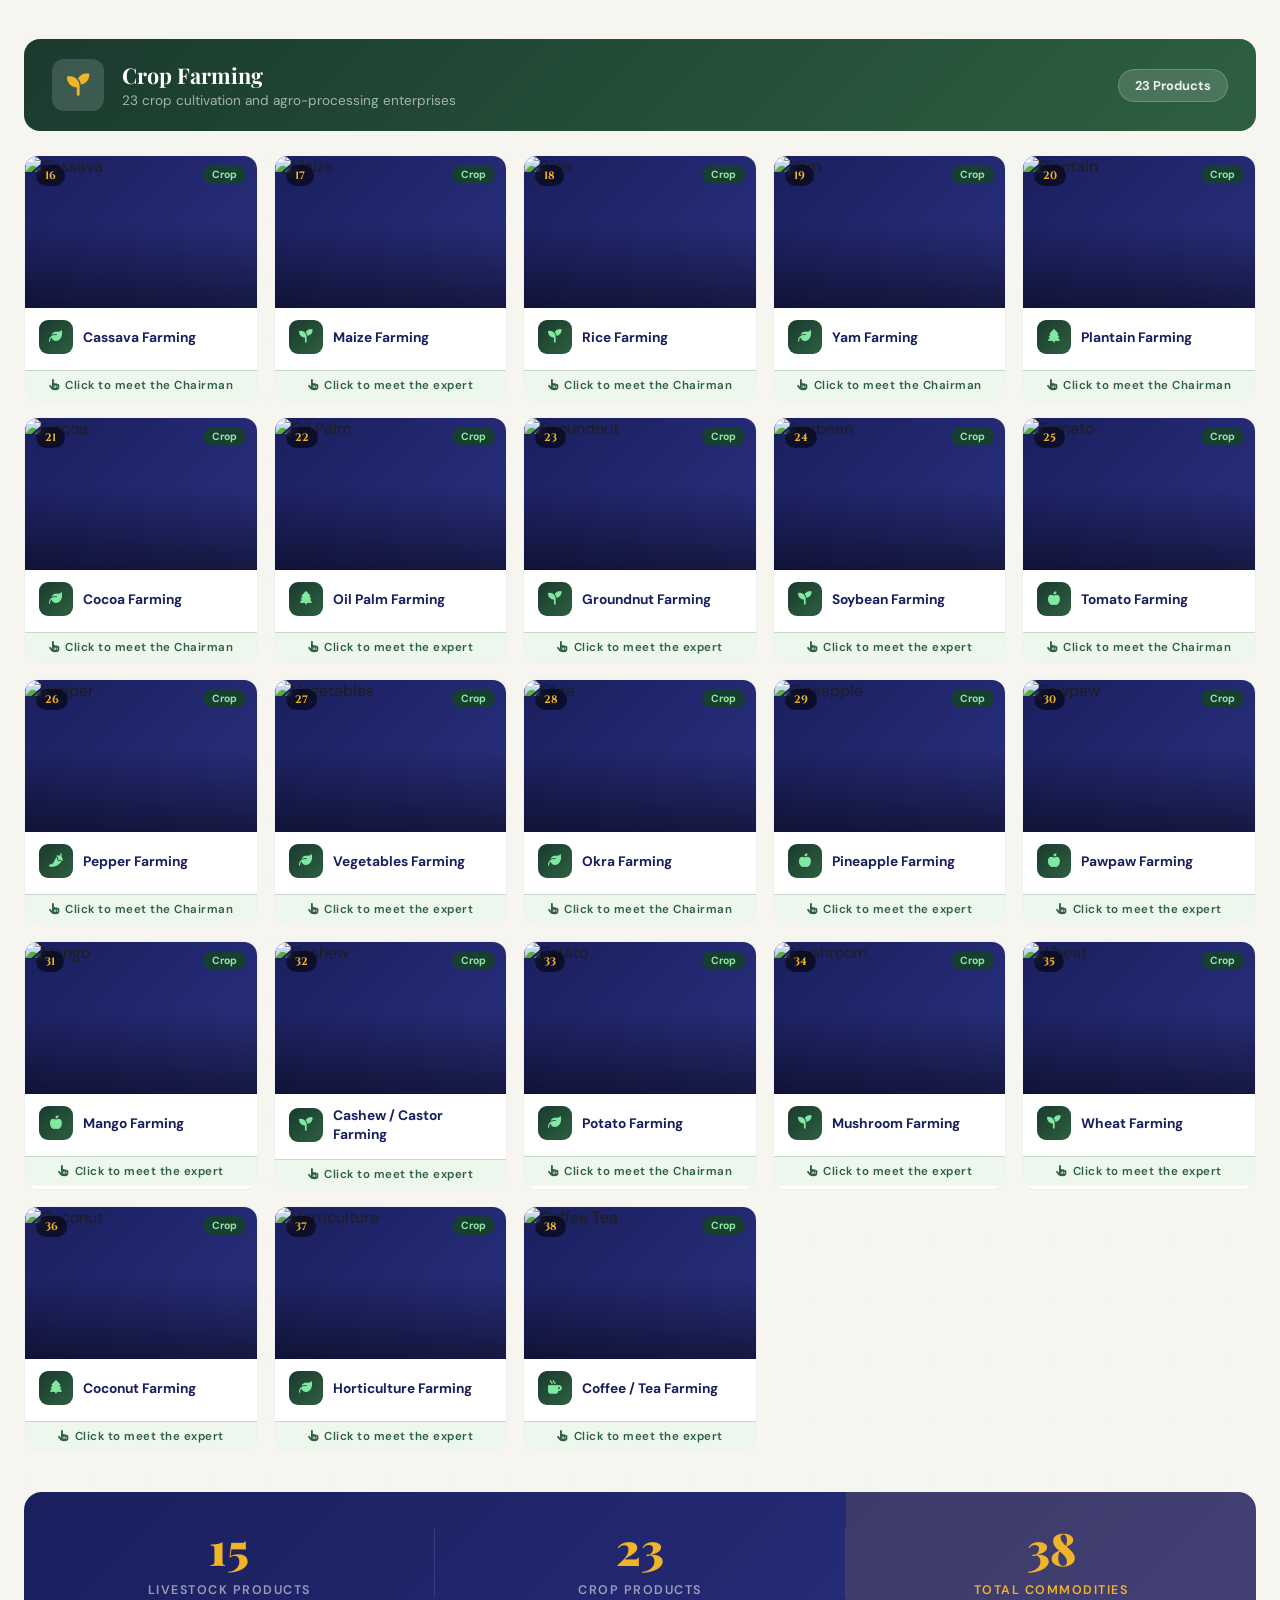
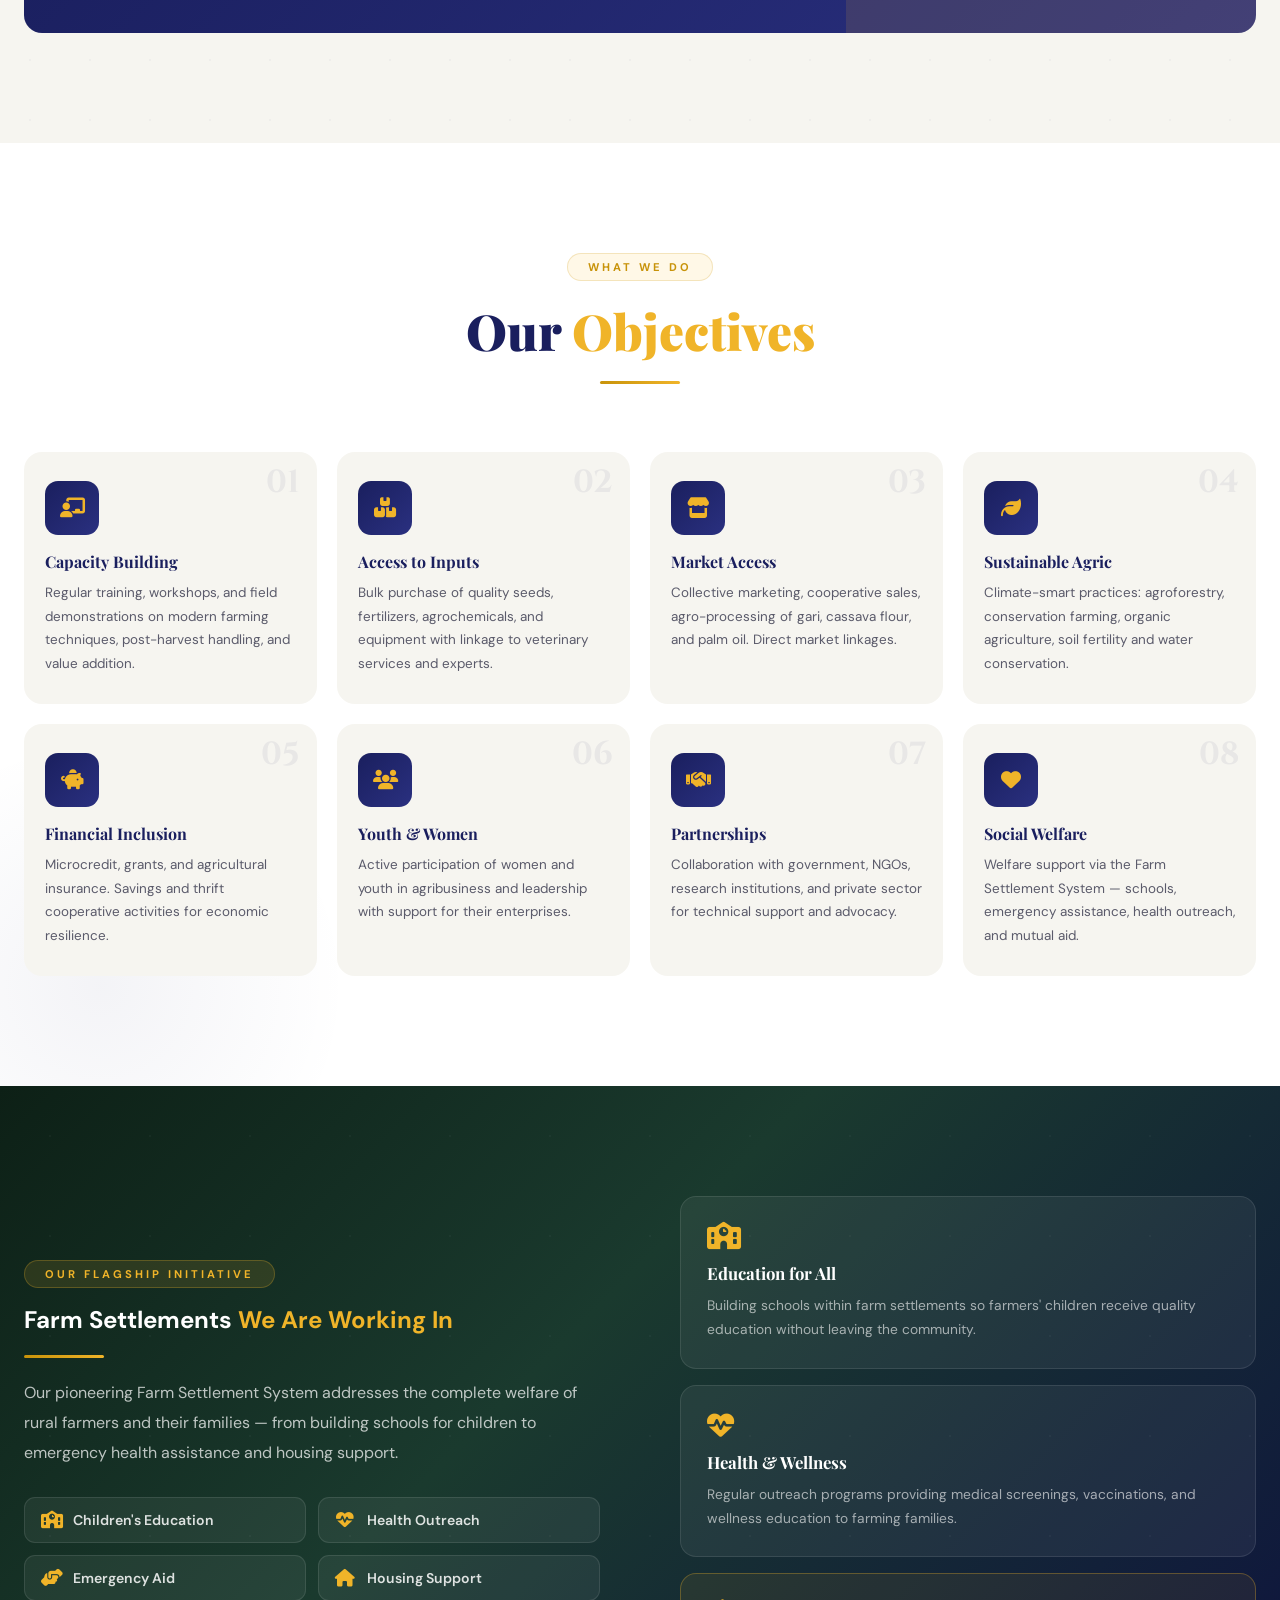
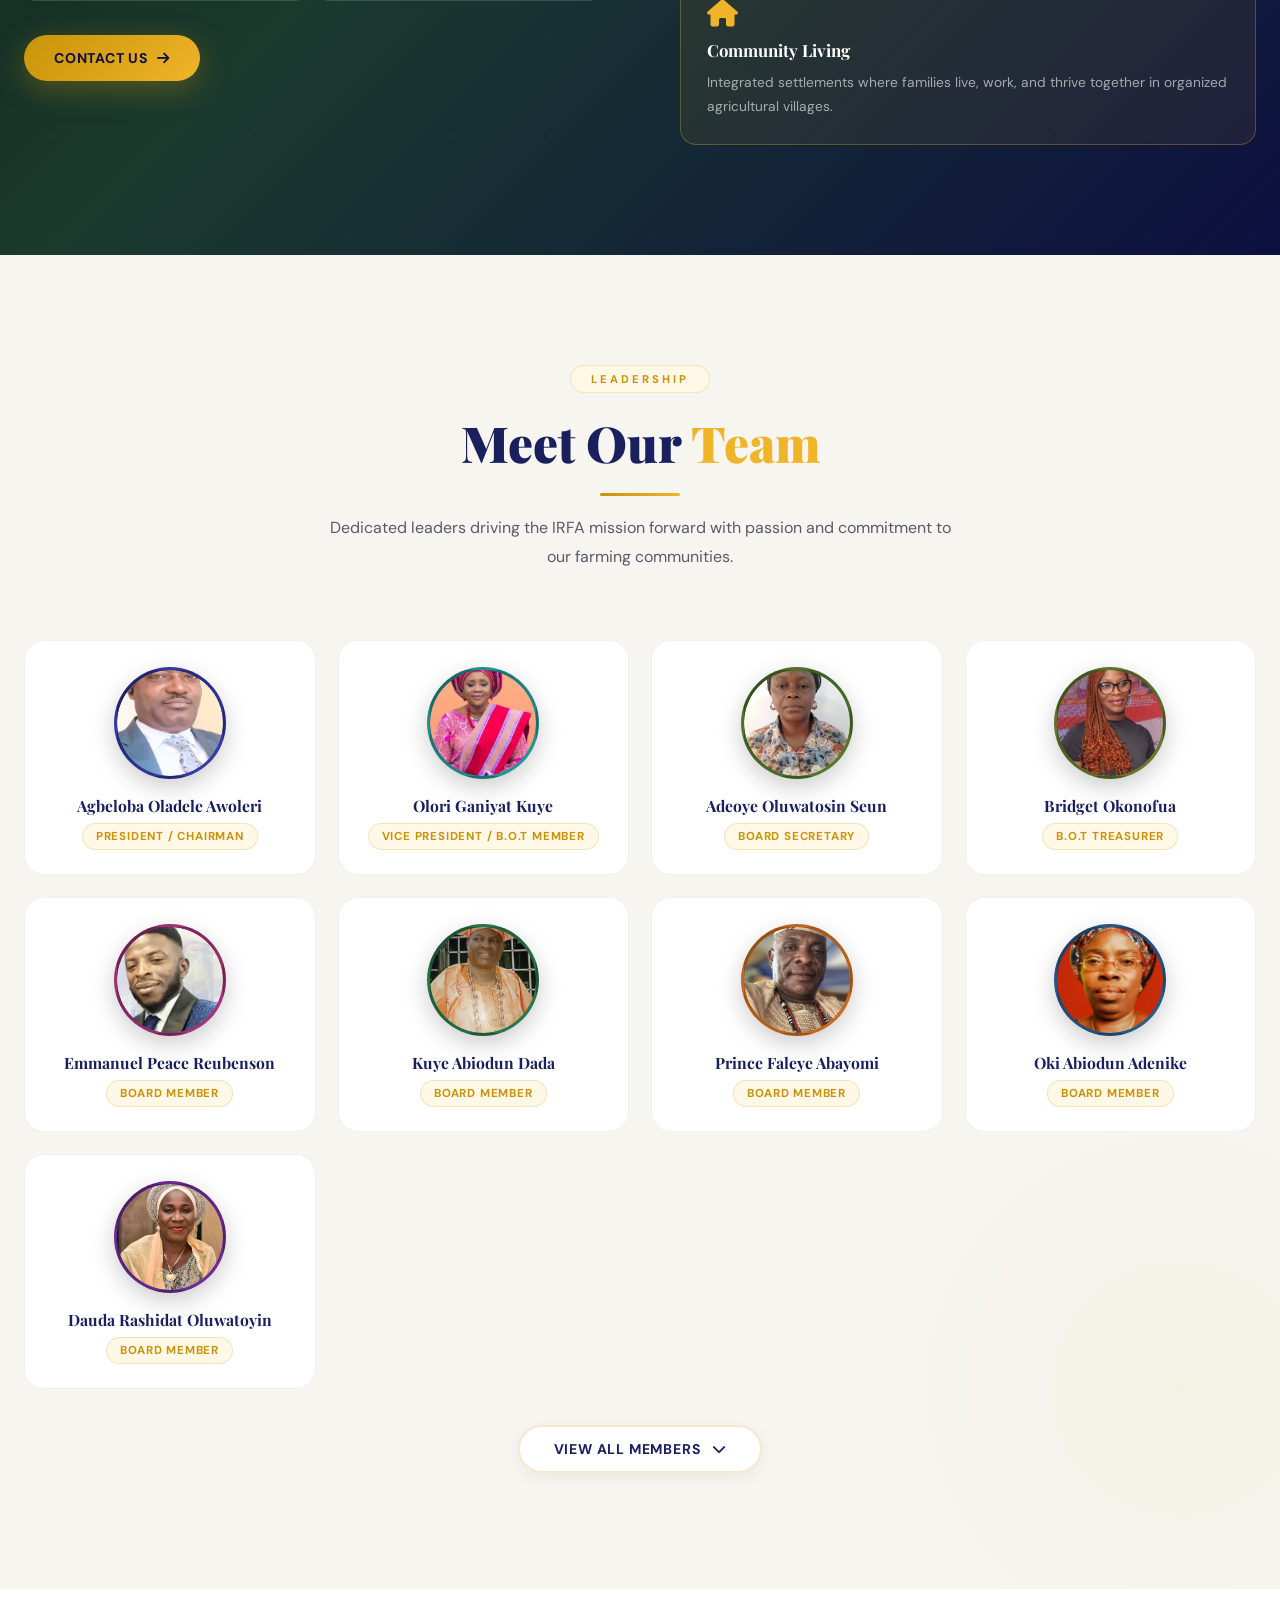
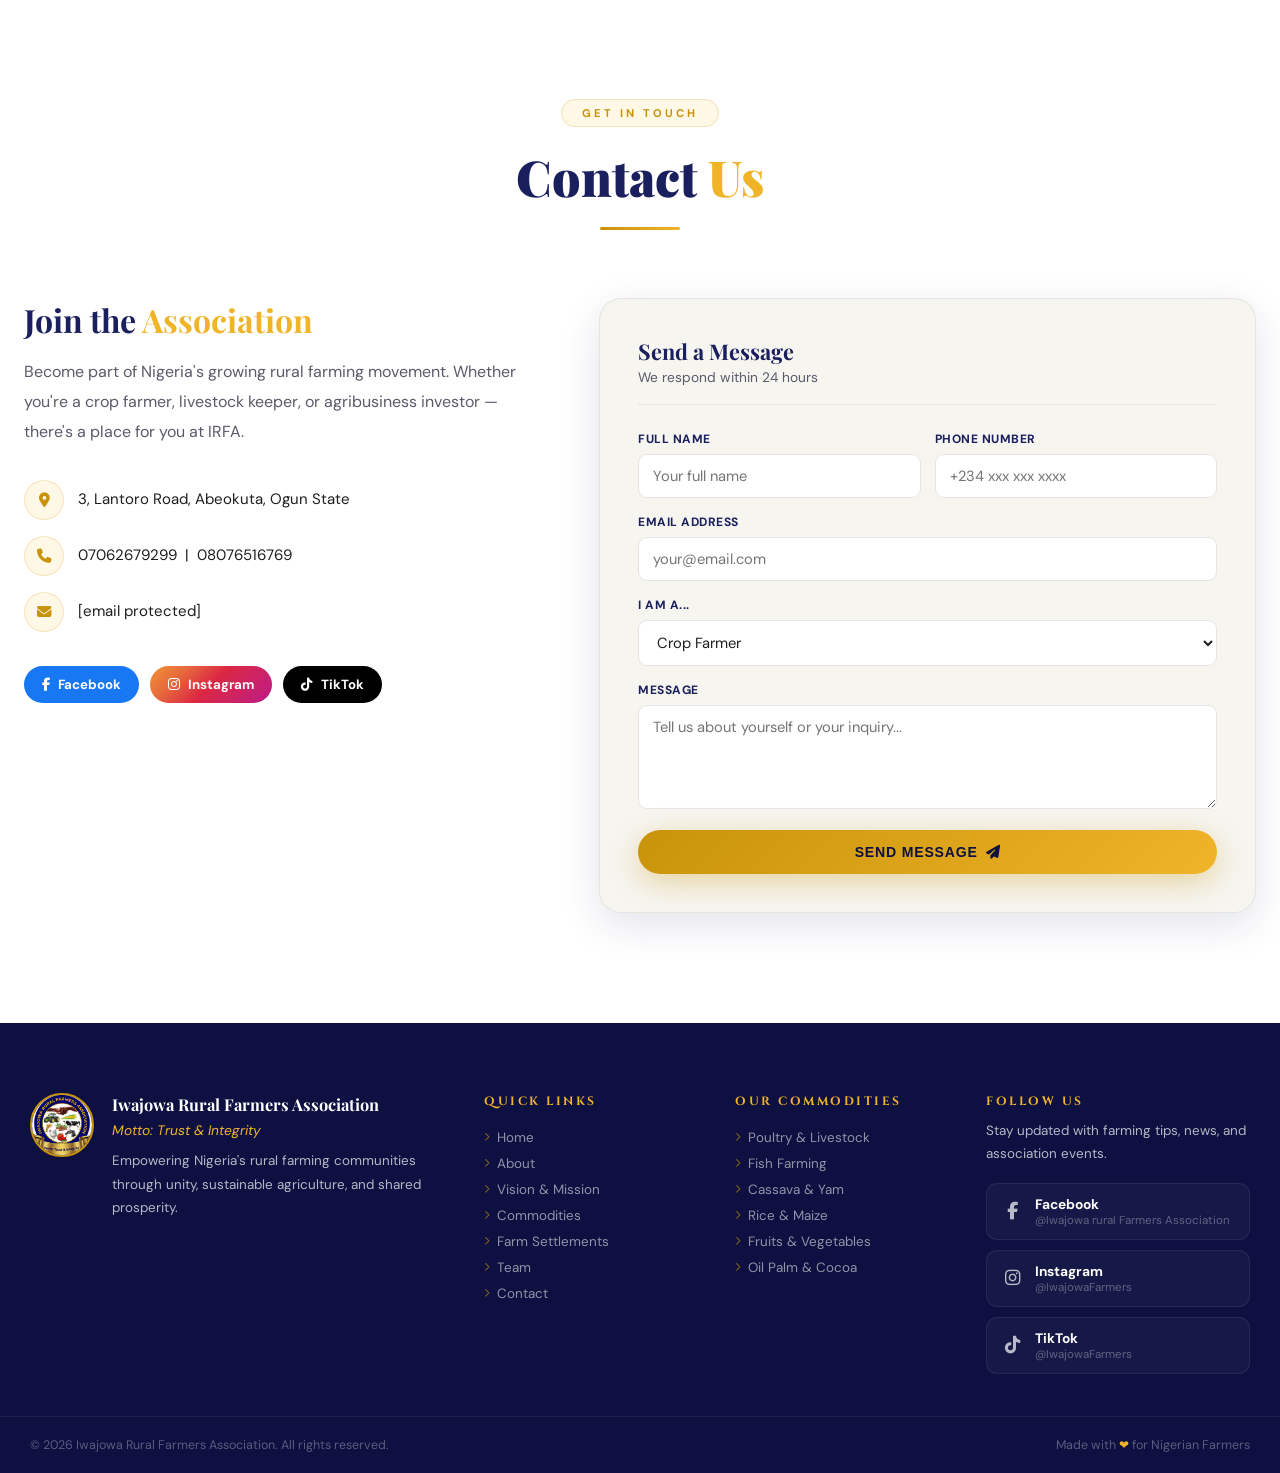
==== commit e24cb44f: "cool" ====
--- a/index.html
+++ b/index.html
@@ -8,6 +8,23 @@
   <link href="https://unpkg.com/aos@2.3.1/dist/aos.css" rel="stylesheet"/>
   <link href="https://fonts.googleapis.com/css2?family=Playfair+Display:ital,wght@0,400;0,700;0,900;1,400&family=DM+Sans:wght@300;400;500;700&family=Cinzel:wght@600;700&display=swap" rel="stylesheet"/>
   <link rel="stylesheet" href="https://cdnjs.cloudflare.com/ajax/libs/font-awesome/6.5.0/css/all.min.css"/>
+
+  <!-- HERO MOTTO STYLE (inline so it overrides correctly) -->
+  <style>
+    .hero-motto {
+      color: rgba(255,255,255,0.82);
+      font-size: 0.82rem;
+      font-weight: 400;
+      letter-spacing: 2.5px;
+      text-transform: uppercase;
+      margin-bottom: 22px;
+      margin-top: -6px;
+      font-family: 'DM Sans', sans-serif;
+    }
+    @media(max-width:640px){
+      .hero-motto { font-size: 0.74rem; letter-spacing: 1.8px; }
+    }
+  </style>
 </head>
 <body>
 
@@ -23,13 +40,8 @@
 <!-- NAVBAR -->
 <nav class="navbar" id="navbar">
   <div class="nav-inner">
-    <div class="nav-logo">
-      <img src="logo.jpeg" alt="IRFA Logo" class="logo-img"/>
-      <div class="logo-text">
-        <span class="logo-main">IRFA</span>
-        <span class="logo-sub">Iwajowa Rural Farmers Association</span>
-      </div>
-    </div>
+
+    <!-- DESKTOP: centred links + right CTA -->
     <ul class="nav-links" id="navLinks">
       <li><a href="#home">Home</a></li>
       <li><a href="#about">About</a></li>
@@ -37,12 +49,15 @@
       <li><a href="#commodities">Commodities</a></li>
       <li><a href="#objectives">Objectives</a></li>
       <li><a href="#team">Team</a></li>
-      <li><a href="#settlement">Farm Settlements</a></li>
-      <li><a href="#contact" class="nav-cta">Join Us</a></li>
+      <li><a href="#settlement">Settlements</a></li>
+      <li><a href="#contact" class="nav-cta-link">Join Us</a></li>
     </ul>
+
+    <!-- MOBILE: hamburger only -->
     <button class="hamburger" id="hamburger" aria-label="Toggle menu">
       <span></span><span></span><span></span>
     </button>
+
   </div>
 </nav>
 
@@ -57,24 +72,15 @@
       <div class="hero-badge-ring r1"></div>
       <div class="hero-badge-ring r2"></div>
     </div>
-    <p class="hero-tagline" data-aos="fade-up" data-aos-delay="300">
-      <span class="tline"></span> Motto: <em>Trust &amp; Integrity</em> <span class="tline"></span>
-    </p>
-    <h1 class="hero-title" data-aos="fade-up" data-aos-delay="500">
+    <h1 class="hero-title" data-aos="fade-up" data-aos-delay="300">
       <span class="gold-text">Iwajowa Rural<br/>Farmers Association</span>
     </h1>
-    <p class="hero-desc" data-aos="fade-up" data-aos-delay="700">
+    <p class="hero-motto" data-aos="fade-up" data-aos-delay="450">
+      Motto: Trust &amp; Integrity
+    </p>
+    <p class="hero-desc" data-aos="fade-up" data-aos-delay="600">
       Empowering Nigerian rural farmers through sustainable agriculture, collective action, and shared economic resilience using the Farm Settlement System.
     </p>
-    <div class="hero-btns" data-aos="fade-up" data-aos-delay="900">
-      <a href="#commodities" class="btn btn-glass"><i class="fas fa-store"></i> Our 38 Commodities</a>
-    </div>
-    <div class="hero-pills" data-aos="fade-up" data-aos-delay="1100">
-      <span>🌾 23 Crop Products</span>
-      <span>🐄 15 Livestock Products</span>
-      <span>🐟 Fisheries</span>
-      <span>🚜 Agri-Tech</span>
-    </div>
   </div>
   <div class="hero-scroll-hint">
     <div class="scroll-mouse"><div class="scroll-dot"></div></div>
@@ -129,7 +135,6 @@
           <span class="tag">🐄 Livestock</span>
           <span class="tag">🏡 Green House</span>
           <span class="tag">🚜 Mechanization</span>
-          
         </div>
       </div>
       <div class="about-visual" data-aos="fade-left" data-aos-duration="900">
@@ -203,9 +208,7 @@
   </div>
 </section>
 
-<!-- ============================================================
-     COMMODITIES
-============================================================ -->
+<!-- COMMODITIES -->
 <section class="commodities section" id="commodities">
   <div class="commodities-bg"></div>
   <div class="container">
@@ -235,13 +238,13 @@
       <!-- 1 Poultry -->
       <div class="c-card" data-category="livestock" data-aos="fade-up" data-aos-delay="0"
         data-num="01" data-name="Poultry Farming"
-        data-img="https://images.unsplash.com/photo-1548550023-2bdb3c5beed7?w=900&q=85&auto=format&fit=crop"
+        data-img="team-photos/poultry (2).jpeg"
         data-expert="Ganiyu Abiodun" data-role="Pepper State Chairman, IRFA"
         data-expert-photo="team-photos/poultry.jpeg" data-initials="IO" data-color="#1a5e5e,#20a0a0"
         data-experience="12 Years Experience"
         data-bio="Ganiyu Abiodun leads all poultry operations within IRFA's livestock division, overseeing broiler and layer production across member farms in Iwajowa LGA. He has helped more than 80 IRFA members establish profitable poultry units with best-practice biosecurity and feed management."
         data-h1="Broiler &amp; Layer Production" data-h2="Disease Prevention &amp; Biosecurity" data-h3="Feed Formulation &amp; Cost Reduction">
-        <div class="c-img"><img src="https://images.unsplash.com/photo-1548550023-2bdb3c5beed7?w=420&q=75&auto=format&fit=crop" alt="Poultry" loading="lazy"/><span class="c-num">01</span><span class="c-tag lt">Livestock</span></div>
+        <div class="c-img"><img src="team-photos/poultry (2).jpeg" alt="Poultry" loading="lazy"/><span class="c-num">01</span><span class="c-tag lt">Livestock</span></div>
         <div class="c-body"><i class="fas fa-drumstick-bite"></i><h4>Poultry Farming</h4></div>
         <div class="c-click-hint"><i class="fas fa-hand-pointer"></i> Click to meet the expert</div>
       </div>
@@ -249,13 +252,13 @@
       <!-- 2 Fish -->
       <div class="c-card" data-category="livestock" data-aos="fade-up" data-aos-delay="40"
         data-num="02" data-name="Fish Farming"
-        data-img="https://media.istockphoto.com/id/1321386806/photo/african-seafood-at-market-lagos-nigeria.webp?a=1&b=1&s=612x612&w=0&k=20&c=M-dfZ0Hy2S_PU8-ndYJGjtL5nm7y34_0VWCf6t0WKCU="
+        data-img="team-photos/catfish.jpeg"
         data-expert="Mrs. Abiodun Afolabi" data-role="Fish State Chairman, IRFA"
         data-expert-photo="team-photos/fish.jpeg" data-initials="AA" data-color="#5e3a1a,#a06030"
         data-experience="9 Years Experience"
         data-bio="Mrs. Abiodun Afolabi coordinates catfish and tilapia aquaculture across IRFA, establishing direct supply chains between fish farmers and major markets in Ogun State. Her pond management training has helped members double average fish yields within a single season."
         data-h1="Catfish &amp; Tilapia Pond Management" data-h2="Market Linkage &amp; Pricing Strategy" data-h3="Water Quality &amp; Health Management">
-        <div class="c-img"><img src="https://media.istockphoto.com/id/1321386806/photo/african-seafood-at-market-lagos-nigeria.webp?a=1&b=1&s=612x612&w=0&k=20&c=M-dfZ0Hy2S_PU8-ndYJGjtL5nm7y34_0VWCf6t0WKCU=" alt="Fish" loading="lazy"/><span class="c-num">02</span><span class="c-tag lt">Livestock</span></div>
+        <div class="c-img"><img src="team-photos/catfish.jpeg" alt="Fish" loading="lazy"/><span class="c-num">02</span><span class="c-tag lt">Livestock</span></div>
         <div class="c-body"><i class="fas fa-fish"></i><h4>Fish Farming</h4></div>
         <div class="c-click-hint"><i class="fas fa-hand-pointer"></i> Click to meet the expert</div>
       </div>
@@ -263,13 +266,13 @@
       <!-- 3 Crab/Crayfish -->
       <div class="c-card" data-category="livestock" data-aos="fade-up" data-aos-delay="80"
         data-num="03" data-name="Crab / Crayfish Farming"
-        data-img="https://images.unsplash.com/photo-1523920534457-577c7003a93d?w=600&auto=format&fit=crop&q=60&ixlib=rb-4.1.0&ixid=M3wxMjA3fDB8MHxzZWFyY2h8MTV8fGNyYXlmaXNofGVufDB8fDB8fHww"
+        data-img="team-photos/catfish (2).jpeg"
         data-expert="" data-role="Market Access Director, IRFA"
         data-expert-photo="team-photos/08-market.jpg" data-initials="AA" data-color="#5e3a1a,#a06030"
         data-experience="9 Years Experience"
         data-bio="Mrs. Abiodun Afolabi manages IRFA's crab and crayfish aquaculture programme, supplying high-end restaurants and seafood markets. She has pioneered export awareness among members, exploring international demand for premium Nigerian aquatic species and smoked crayfish."
         data-h1="Crab &amp; Crayfish Cultivation" data-h2="Smoked Crayfish Processing" data-h3="Restaurant &amp; Export Market Access">
-        <div class="c-img"><img src="https://images.unsplash.com/photo-1523920534457-577c7003a93d?w=600&auto=format&fit=crop&q=60&ixlib=rb-4.1.0&ixid=M3wxMjA3fDB8MHxzZWFyY2h8MTV8fGNyYXlmaXNofGVufDB8fDB8fHww" alt="Crab" loading="lazy"/><span class="c-num">03</span><span class="c-tag lt">Livestock</span></div>
+        <div class="c-img"><img src="team-photos/catfish (2).jpeg" alt="Crab" loading="lazy"/><span class="c-num">03</span><span class="c-tag lt">Livestock</span></div>
         <div class="c-body"><i class="fas fa-fish"></i><h4>Crab / Crayfish Farming</h4></div>
         <div class="c-click-hint"><i class="fas fa-hand-pointer"></i> Click to meet the expert</div>
       </div>
@@ -277,13 +280,13 @@
       <!-- 4 Sheep & Goat -->
       <div class="c-card" data-category="livestock" data-aos="fade-up" data-aos-delay="120"
         data-num="04" data-name="Sheep &amp; Goat Farming"
-        data-img="https://images.unsplash.com/photo-1524024973431-2ad916746881?w=900&q=85&auto=format&fit=crop"
+        data-img="team-photos/sheepgoat.jpeg"
         data-expert="Mr. Ismail Oladele" data-role="Livestock Specialist, IRFA"
         data-expert-photo="team-photos/09-livestock.jpg" data-initials="IO" data-color="#1a5e5e,#20a0a0"
         data-experience="12 Years Experience"
         data-bio="Mr. Ismail Oladele manages IRFA's small-ruminant programme, guiding members through housing, nutrition, and selective breeding for both sheep and goats. His structured system has reduced mortality rates by over 40% and significantly increased festive-season income for member farmers."
         data-h1="Herd Management &amp; Housing" data-h2="Selective Breeding Techniques" data-h3="Festive Season Marketing">
-        <div class="c-img"><img src="https://images.unsplash.com/photo-1524024973431-2ad916746881?w=420&q=75&auto=format&fit=crop" alt="Sheep Goat" loading="lazy"/><span class="c-num">04</span><span class="c-tag lt">Livestock</span></div>
+        <div class="c-img"><img src="team-photos/sheepgoat.jpeg" alt="Sheep Goat" loading="lazy"/><span class="c-num">04</span><span class="c-tag lt">Livestock</span></div>
         <div class="c-body"><i class="fas fa-horse-head"></i><h4>Sheep &amp; Goat Farming</h4></div>
         <div class="c-click-hint"><i class="fas fa-hand-pointer"></i> Click to meet the expert</div>
       </div>
@@ -291,13 +294,13 @@
       <!-- 5 Dog -->
       <div class="c-card" data-category="livestock" data-aos="fade-up" data-aos-delay="160"
         data-num="05" data-name="Dog Farming"
-        data-img="https://images.unsplash.com/photo-1587300003388-59208cc962cb?w=900&q=85&auto=format&fit=crop"
+        data-img="team-photos/dog.jpeg"
         data-expert="Mr. Sunday Adeyemi" data-role="Community Liaison Officer, IRFA"
         data-expert-photo="team-photos/11-liaison.jpg" data-initials="SA" data-color="#3a4a1a,#708030"
         data-experience="8 Years Experience"
         data-bio="Mr. Sunday Adeyemi coordinates IRFA's dog breeding programme, focusing on local breeds for security, companionship, and the traditional meat market. He works with communities to promote responsible, humane rearing standards and connects breeders with buyers across the region."
         data-h1="Local &amp; Improved Breed Rearing" data-h2="Humane Standards &amp; Welfare" data-h3="Community &amp; Market Placement">
-        <div class="c-img"><img src="https://images.unsplash.com/photo-1587300003388-59208cc962cb?w=420&q=75&auto=format&fit=crop" alt="Dog" loading="lazy"/><span class="c-num">05</span><span class="c-tag lt">Livestock</span></div>
+        <div class="c-img"><img src="team-photos/dog.jpeg" alt="Dog" loading="lazy"/><span class="c-num">05</span><span class="c-tag lt">Livestock</span></div>
         <div class="c-body"><i class="fas fa-paw"></i><h4>Dog Farming</h4></div>
         <div class="c-click-hint"><i class="fas fa-hand-pointer"></i> Click to meet the expert</div>
       </div>
@@ -305,13 +308,13 @@
       <!-- 6 Cattle -->
       <div class="c-card" data-category="livestock" data-aos="fade-up" data-aos-delay="200"
         data-num="06" data-name="Cattle Farming"
-        data-img="https://images.unsplash.com/photo-1657536011984-a69067064742?w=600&auto=format&fit=crop&q=60&ixlib=rb-4.1.0&ixid=M3wxMjA3fDB8MHxzZWFyY2h8Mnx8Y2F0dGxlJTIwZmFybWluZ3xlbnwwfHwwfHx8MA%3D%3D"
+        data-img="team-photos/cattle.jpeg"
         data-expert="Oyedeji Olorunsola Abdulahi" data-role="Cattle State Chairman, IRFA"
         data-expert-photo="team-photos/cattledog.jpeg" data-initials="BL" data-color="#1a3a5e,#2a6090"
         data-experience="15 Years Experience"
         data-bio="Oyedeji Olorunsola Abdulahi, IRFA's Agricultural Director, oversees cattle rearing with a focus on rotational grazing and beef value-addition including processing. He has helped member ranchers access regional markets and improve average live weights through improved feed and veterinary care."
         data-h1="Rotational Grazing Systems" data-h2="Beef Processing &amp; Value Addition" data-h3="Veterinary &amp; Health Protocols">
-        <div class="c-img"><img src="https://images.unsplash.com/photo-1657536011984-a69067064742?w=600&auto=format&fit=crop&q=60&ixlib=rb-4.1.0&ixid=M3wxMjA3fDB8MHxzZWFyY2h8Mnx8Y2F0dGxlJTIwZmFybWluZ3xlbnwwfHwwfHx8MA%3D%3D" alt="Cattle" loading="lazy"/><span class="c-num">06</span><span class="c-tag lt">Livestock</span></div>
+        <div class="c-img"><img src="team-photos/cattle.jpeg" alt="Cattle" loading="lazy"/><span class="c-num">06</span><span class="c-tag lt">Livestock</span></div>
         <div class="c-body"><i class="fas fa-cow"></i><h4>Cattle Farming</h4></div>
         <div class="c-click-hint"><i class="fas fa-hand-pointer"></i> Click to meet the Chairman</div>
       </div>
@@ -319,13 +322,13 @@
       <!-- 7 Dairy -->
       <div class="c-card" data-category="livestock" data-aos="fade-up" data-aos-delay="240"
         data-num="07" data-name="Dairy Farming"
-        data-img="https://images.unsplash.com/photo-1771962152057-4c3015841488?w=600&auto=format&fit=crop&q=60&ixlib=rb-4.1.0&ixid=M3wxMjA3fDB8MHxzZWFyY2h8MTJ8fGRhaXJ5JTIwZmFybWluZ3xlbnwwfHwwfHx8MA%3D%3D"
+        data-img="team-photos/dairy.jpeg"
         data-expert="Mrs. Grace Taiwo" data-role="Treasurer, IRFA"
         data-expert-photo="team-photos/04-treasurer.jpg" data-initials="GT" data-color="#8b4a10,#d47020"
         data-experience="10 Years Experience"
         data-bio="Mrs. Grace Taiwo champions IRFA's dairy initiative, introducing cooperative milk collection and processing. Members now produce yoghurt and local cheese for Ogun State markets, boosting incomes by up to 60%. She manages the finances of the dairy cooperative with full transparency."
         data-h1="Milk Collection &amp; Processing" data-h2="Yoghurt &amp; Cheese Production" data-h3="Dairy Cooperative Management">
-        <div class="c-img"><img src="https://images.unsplash.com/photo-1771962152057-4c3015841488?w=600&auto=format&fit=crop&q=60&ixlib=rb-4.1.0&ixid=M3wxMjA3fDB8MHxzZWFyY2h8MTJ8fGRhaXJ5JTIwZmFybWluZ3xlbnwwfHwwfHx8MA%3D%3D" alt="Dairy" loading="lazy"/><span class="c-num">07</span><span class="c-tag lt">Livestock</span></div>
+        <div class="c-img"><img src="team-photos/dairy.jpeg" alt="Dairy" loading="lazy"/><span class="c-num">07</span><span class="c-tag lt">Livestock</span></div>
         <div class="c-body"><i class="fas fa-cheese"></i><h4>Dairy Farming</h4></div>
         <div class="c-click-hint"><i class="fas fa-hand-pointer"></i> Click to meet the expert</div>
       </div>
@@ -333,13 +336,13 @@
       <!-- 8 Pig -->
       <div class="c-card" data-category="livestock" data-aos="fade-up" data-aos-delay="280"
         data-num="08" data-name="Pig Farming"
-        data-img="https://images.unsplash.com/photo-1655307553995-5bf1f15dbccc?w=600&auto=format&fit=crop&q=60&ixlib=rb-4.1.0&ixid=M3wxMjA3fDB8MHxzZWFyY2h8OHx8cGlnJTIwZmFybWluZ3xlbnwwfHwwfHx8MA%3D%3D"
+        data-img="team-photos/pig.jpeg"
         data-expert="Mr. Ismail Oladele" data-role="Livestock Specialist, IRFA"
         data-expert-photo="team-photos/09-livestock.jpg" data-initials="IO" data-color="#1a5e5e,#20a0a0"
         data-experience="12 Years Experience"
         data-bio="Mr. Ismail Oladele leads pig farming development, training members in deep-litter housing and balanced feeding. He has established a pork processing cooperative that supplies hotels and restaurants across Ogun State, significantly raising member incomes year-round."
         data-h1="Deep-Litter Housing Systems" data-h2="Pork Processing &amp; Sales" data-h3="Feed &amp; Weight Gain Optimisation">
-        <div class="c-img"><img src="https://images.unsplash.com/photo-1655307553995-5bf1f15dbccc?w=600&auto=format&fit=crop&q=60&ixlib=rb-4.1.0&ixid=M3wxMjA3fDB8MHxzZWFyY2h8OHx8cGlnJTIwZmFybWluZ3xlbnwwfHwwfHx8MA%3D%3D" alt="Pig" loading="lazy"/><span class="c-num">08</span><span class="c-tag lt">Livestock</span></div>
+        <div class="c-img"><img src="team-photos/pig.jpeg" alt="Pig" loading="lazy"/><span class="c-num">08</span><span class="c-tag lt">Livestock</span></div>
         <div class="c-body"><i class="fas fa-piggy-bank"></i><h4>Pig Farming</h4></div>
         <div class="c-click-hint"><i class="fas fa-hand-pointer"></i> Click to meet the Chairman</div>
       </div>
@@ -347,13 +350,13 @@
       <!-- 9 Snail -->
       <div class="c-card" data-category="livestock" data-aos="fade-up" data-aos-delay="320"
         data-num="09" data-name="Snail Farming"
-        data-img="https://media.istockphoto.com/id/500060484/photo/bucket-of-snails.webp?a=1&b=1&s=612x612&w=0&k=20&c=zvXK4RAX7_sFO4s_vNHszD3gCz0T-XT9PxyXD5tdLCc="
+        data-img="team-photos/snail (2).jpeg"
         data-expert="Miss Remi Yusuf" data-role="Training &amp; Development Lead, IRFA"
         data-expert-photo="team-photos/10-training.jpg" data-initials="RY" data-color="#5e1a1a,#a03030"
         data-experience="7 Years Experience"
         data-bio="Miss Remi Yusuf introduced snail farming (heliculture) as a low-cost, high-yield entry point for young and women farmers within IRFA. She runs bi-annual workshops and has helped over 50 youth members establish thriving snail farms with minimal startup capital."
         data-h1="Heliculture &amp; Housing Design" data-h2="Youth &amp; Women Empowerment" data-h3="Snail Market Linkages">
-        <div class="c-img"><img src="https://media.istockphoto.com/id/500060484/photo/bucket-of-snails.webp?a=1&b=1&s=612x612&w=0&k=20&c=zvXK4RAX7_sFO4s_vNHszD3gCz0T-XT9PxyXD5tdLCc=" alt="Snail" loading="lazy"/><span class="c-num">09</span><span class="c-tag lt">Livestock</span></div>
+        <div class="c-img"><img src="team-photos/snail (2).jpeg" alt="Snail" loading="lazy"/><span class="c-num">09</span><span class="c-tag lt">Livestock</span></div>
         <div class="c-body"><i class="fas fa-circle"></i><h4>Snail Farming</h4></div>
         <div class="c-click-hint"><i class="fas fa-hand-pointer"></i> Click to meet the expert</div>
       </div>
@@ -361,13 +364,13 @@
       <!-- 10 Grasscutter -->
       <div class="c-card" data-category="livestock" data-aos="fade-up" data-aos-delay="360"
         data-num="10" data-name="Grasscutter Farming"
-        data-img="https://images.unsplash.com/photo-1564349683136-77e08dba1ef7?w=900&q=85&auto=format&fit=crop"
+        data-img="team-photos/grasscutter.jpeg"
         data-expert="Miss Remi Yusuf" data-role="Training &amp; Development Lead, IRFA"
         data-expert-photo="team-photos/10-training.jpg" data-initials="RY" data-color="#5e1a1a,#a03030"
         data-experience="7 Years Experience"
         data-bio="Miss Remi Yusuf champions grasscutter (greater cane rat) farming as a high-demand bush meat alternative. Her curriculum covers cage construction, local-grass feed formulation, and marketing, equipping dozens of IRFA members to earn from this fast-growing speciality sector."
         data-h1="Cage Construction &amp; Rearing" data-h2="Local Feed Formulation" data-h3="Bush Meat Market Strategy">
-        <div class="c-img"><img src="https://images.unsplash.com/photo-1564349683136-77e08dba1ef7?w=420&q=75&auto=format&fit=crop" alt="Grasscutter" loading="lazy"/><span class="c-num">10</span><span class="c-tag lt">Livestock</span></div>
+        <div class="c-img"><img src="team-photos/grasscutter.jpeg" alt="Grasscutter" loading="lazy"/><span class="c-num">10</span><span class="c-tag lt">Livestock</span></div>
         <div class="c-body"><i class="fas fa-paw"></i><h4>Grasscutter Farming</h4></div>
         <div class="c-click-hint"><i class="fas fa-hand-pointer"></i> Click to meet the expert</div>
       </div>
@@ -375,13 +378,13 @@
       <!-- 11 Rabbit -->
       <div class="c-card" data-category="livestock" data-aos="fade-up" data-aos-delay="400"
         data-num="11" data-name="Rabbit Farming"
-        data-img="https://images.unsplash.com/photo-1585110396000-c9ffd4e4b308?w=900&q=85&auto=format&fit=crop"
+        data-img="team-photos/rabbit (2).jpeg"
         data-expert="Idris Mubarak Olajide" data-role="Youth &amp; Rabbit State Chairman, IRFA"
         data-expert-photo="team-photos/rabbit.jpeg" data-initials="KA" data-color="#4a1a5e,#7030a0"
         data-experience="6 Years Experience"
         data-bio="Idris Mubarak Olajide promotes rabbit farming as an accessible, fast-turnover enterprise ideal for women and youth. His IRFA starter kit programme provides breeding stock, housing plans, and feed guides, lowering the barrier to entry for new farmers across the community."
         data-h1="Rabbit Housing &amp; Breeding" data-h2="Starter Kit Programme" data-h3="Meat &amp; Fur Market Access">
-        <div class="c-img"><img src="https://images.unsplash.com/photo-1585110396000-c9ffd4e4b308?w=420&q=75&auto=format&fit=crop" alt="Rabbit" loading="lazy"/><span class="c-num">11</span><span class="c-tag lt">Livestock</span></div>
+        <div class="c-img"><img src="team-photos/rabbit (2).jpeg" alt="Rabbit" loading="lazy"/><span class="c-num">11</span><span class="c-tag lt">Livestock</span></div>
         <div class="c-body"><i class="fas fa-paw"></i><h4>Rabbit Farming</h4></div>
         <div class="c-click-hint"><i class="fas fa-hand-pointer"></i> Click to meet the Chairman</div>
       </div>
@@ -695,7 +698,7 @@
       <div class="c-card crop-card" data-category="crop" data-aos="fade-up" data-aos-delay="680"
         data-num="33" data-name="Potato Farming"
         data-img="https://images.unsplash.com/photo-1663168883715-8e441675d216?w=600&auto=format&fit=crop&q=60&ixlib=rb-4.1.0&ixid=M3wxMjA3fDB8MHxzZWFyY2h8MTJ8fHBvdGF0byUyMGZhcm1pbmd8ZW58MHx8MHx8fDA%3D"
-        data-expert="Adeife-israel Nelson " data-role="Training &amp; Potato State Chairman, IRFA"
+        data-expert="Adeife-israel Nelson" data-role="Training &amp; Potato State Chairman, IRFA"
         data-expert-photo="team-photos/pot.jpeg" data-initials="RY" data-color="#5e1a1a,#a03030"
         data-experience="7 Years Experience"
         data-bio="Miss Remi Yusuf promotes both sweet and Irish potato cultivation as climate-resilient crops with strong market demand. She trains members in orange-fleshed sweet potato varieties high in Vitamin A, and has introduced potato flour production as a wheat-flour substitute for local bakers and food producers."
@@ -965,9 +968,9 @@
         <h3>Join the <span class="gold-text">Association</span></h3>
         <p>Become part of Nigeria's growing rural farming movement. Whether you're a crop farmer, livestock keeper, or agribusiness investor — there's a place for you at IRFA.</p>
         <div class="contact-details">
-          <div class="contact-item" data-aos="fade-right" data-aos-delay="100"><div class="ci-icon"><i class="fas fa-map-marker-alt"></i></div><span>Iwajowa Local Government Area, Ogun State, Nigeria</span></div>
+          <div class="contact-item" data-aos="fade-right" data-aos-delay="100"><div class="ci-icon"><i class="fas fa-map-marker-alt"></i></div><span>3, Lantoro Road, Abeokuta, Ogun State</span></div>
           <div class="contact-item" data-aos="fade-right" data-aos-delay="200"><div class="ci-icon"><i class="fas fa-phone"></i></div><span>07062679299 &nbsp;|&nbsp; 08076516769</span></div>
-          <div class="contact-item" data-aos="fade-right" data-aos-delay="300"><div class="ci-icon"><i class="fas fa-envelope"></i></div><span>irfa.contact@gmail.com</span></div>
+          <div class="contact-item" data-aos="fade-right" data-aos-delay="300"><div class="ci-icon"><i class="fas fa-envelope"></i></div><span><a href="/cdn-cgi/l/email-protection" class="__cf_email__" data-cfemail="adc4dfcbcc83cec2c3d9ccced9edcac0ccc4c183cec2c0">[email&#160;protected]</a></span></div>
         </div>
         <div class="contact-social" data-aos="fade-up" data-aos-delay="400">
           <a href="https://facebook.com" target="_blank" class="social-btn fb"><i class="fab fa-facebook-f"></i><span>Facebook</span></a>
@@ -1054,9 +1057,7 @@
   </div>
 </footer>
 
-<!-- ============================================================
-     COMMODITY EXPERT MODAL
-============================================================ -->
+<!-- COMMODITY EXPERT MODAL -->
 <div class="cm-overlay" id="cmOverlay" role="dialog" aria-modal="true" aria-labelledby="cmName">
   <div class="cm-modal" id="cmModal">
     <button class="cm-close" id="cmClose" aria-label="Close"><i class="fas fa-times"></i></button>
@@ -1089,7 +1090,7 @@
         </div>
       </div>
       <div class="cm-footer-strip">
-        <div class="cm-footer-item"><i class="fas fa-map-marker-alt"></i><span>Iwajowa LGA, Ogun State</span></div>
+        <div class="cm-footer-item"><i class="fas fa-map-marker-alt"></i><span>3, Lantoro Road, Abeokuta, Ogun State</span></div>
         <div class="cm-footer-item"><i class="fas fa-users"></i><span>IRFA Certified Specialist</span></div>
         <div class="cm-footer-item"><i class="fas fa-phone"></i><span>07062679299 | 08076516769</span></div>
         <a href="#contact" class="cm-cta-btn" id="cmCtaBtn"><i class="fas fa-envelope"></i> Contact This Expert</a>
@@ -1098,7 +1099,211 @@
   </div>
 </div>
 
-<script src="https://unpkg.com/aos@2.3.1/dist/aos.js"></script>
+<script data-cfasync="false" src="/cdn-cgi/scripts/5c5dd728/cloudflare-static/email-decode.min.js"></script><script src="https://unpkg.com/aos@2.3.1/dist/aos.js"></script>
 <script src="script.js"></script>
+<script>
+/* ── Hamburger toggle patch ── */
+(function() {
+  var btn = document.getElementById('hamburger');
+  var menu = document.getElementById('navLinks');
+  if (!btn || !menu) return;
+
+  btn.addEventListener('click', function() {
+    var isOpen = menu.classList.toggle('open');
+    btn.classList.toggle('open', isOpen);
+    btn.setAttribute('aria-expanded', isOpen);
+    document.body.style.overflow = isOpen ? 'hidden' : '';
+  });
+
+  /* Close when a link is tapped */
+  menu.querySelectorAll('a').forEach(function(link) {
+    link.addEventListener('click', function() {
+      menu.classList.remove('open');
+      btn.classList.remove('open');
+      btn.setAttribute('aria-expanded', 'false');
+      document.body.style.overflow = '';
+    });
+  });
+
+  /* Close on resize back to desktop */
+  window.addEventListener('resize', function() {
+    if (window.innerWidth > 768) {
+      menu.classList.remove('open');
+      btn.classList.remove('open');
+      document.body.style.overflow = '';
+    }
+  });
+})();
+</script>
+
+
+<!-- NAVBAR STYLES -->
+<style>
+/* ── OVERRIDE original nav-inner from style.css ── */
+.nav-inner {
+  max-width: 1320px;
+  margin: 0 auto;
+  padding: 0 32px;
+  display: flex;
+  align-items: center;
+  justify-content: center;
+  position: relative;
+  height: 100%;
+}
+
+/* ── DESKTOP NAV LINKS ── */
+.nav-links {
+  display: flex;
+  align-items: center;
+  justify-content: center;
+  gap: 4px;
+  list-style: none;
+  margin: 0;
+  padding: 0;
+  flex-wrap: nowrap;
+}
+
+.nav-links li { display: flex; }
+
+.nav-links a {
+  color: rgba(255,255,255,.78);
+  font-size: .74rem;
+  font-weight: 600;
+  letter-spacing: .6px;
+  text-transform: uppercase;
+  padding: 8px 12px;
+  border-radius: 8px;
+  position: relative;
+  transition: color .25s, background .25s;
+  white-space: nowrap;
+  display: block;
+}
+
+.nav-links a:hover {
+  color: var(--gold-light);
+  background: rgba(240,180,41,.1);
+}
+
+.nav-links a::after {
+  content: '';
+  position: absolute;
+  bottom: 3px;
+  left: 50%;
+  transform: translateX(-50%);
+  width: 0;
+  height: 2px;
+  background: var(--gold-light);
+  border-radius: 2px;
+  transition: width .3s;
+}
+.nav-links a:hover::after { width: 55%; }
+
+/* ── JOIN US — styled as pill, last item ── */
+.nav-cta-link {
+  background: linear-gradient(135deg, var(--gold), var(--gold-light)) !important;
+  color: var(--navy-dark) !important;
+  padding: 8px 20px !important;
+  border-radius: 50px !important;
+  font-weight: 800 !important;
+  margin-left: 8px;
+  box-shadow: 0 4px 14px rgba(200,147,10,.4);
+  transition: transform .3s, box-shadow .3s !important;
+}
+.nav-cta-link:hover {
+  transform: translateY(-2px) !important;
+  box-shadow: 0 8px 22px rgba(200,147,10,.55) !important;
+  background: rgba(240,180,41,.1) !important;
+}
+.nav-cta-link::after { display: none !important; }
+
+/* ── HAMBURGER — hidden on desktop ── */
+.hamburger {
+  display: none;
+  flex-direction: column;
+  gap: 5px;
+  background: none;
+  border: none;
+  cursor: pointer;
+  position: absolute;
+  right: 20px;
+  top: 50%;
+  transform: translateY(-50%);
+  padding: 6px;
+  z-index: 1001;
+}
+.hamburger span {
+  display: block;
+  width: 24px;
+  height: 2px;
+  background: var(--gold-light);
+  border-radius: 2px;
+  transition: all .35s;
+}
+/* Animated X state */
+.hamburger.open span:nth-child(1) { transform: translateY(7px) rotate(45deg); }
+.hamburger.open span:nth-child(2) { opacity: 0; transform: scaleX(0); }
+.hamburger.open span:nth-child(3) { transform: translateY(-7px) rotate(-45deg); }
+
+/* ── TABLET: tighter spacing ── */
+@media (max-width: 1024px) {
+  .nav-links a { font-size: .68rem; padding: 7px 9px; }
+  .nav-cta-link { padding: 7px 16px !important; }
+}
+
+/* ── MOBILE: hamburger drawer ── */
+@media (max-width: 768px) {
+  .hamburger { display: flex; }
+
+  .nav-links {
+    display: none;
+    flex-direction: column;
+    align-items: stretch;
+    position: fixed;
+    inset: 0;
+    background: rgba(6, 9, 40, .97);
+    backdrop-filter: blur(18px);
+    -webkit-backdrop-filter: blur(18px);
+    padding: 90px 32px 48px;
+    gap: 0;
+    z-index: 1000;
+    overflow-y: auto;
+  }
+
+  .nav-links.open { display: flex; }
+
+  .nav-links li { width: 100%; }
+
+  .nav-links a {
+    font-size: 1.05rem;
+    font-weight: 600;
+    letter-spacing: 1.2px;
+    padding: 16px 0;
+    border-radius: 0;
+    border-bottom: 1px solid rgba(255,255,255,.07);
+    color: rgba(255,255,255,.85);
+    width: 100%;
+  }
+  .nav-links a:hover {
+    color: var(--gold-light);
+    background: transparent;
+    padding-left: 8px;
+  }
+  .nav-links a::after { display: none; }
+
+  /* Join Us pill in mobile menu */
+  .nav-cta-link {
+    margin-left: 0 !important;
+    margin-top: 28px;
+    text-align: center;
+    justify-content: center;
+    padding: 14px 28px !important;
+    border-radius: 50px !important;
+    font-size: 1rem !important;
+    display: block !important;
+    border-bottom: none !important;
+  }
+  .nav-cta-link:hover { padding-left: 28px !important; }
+}
+</style>
 </body>
 </html>
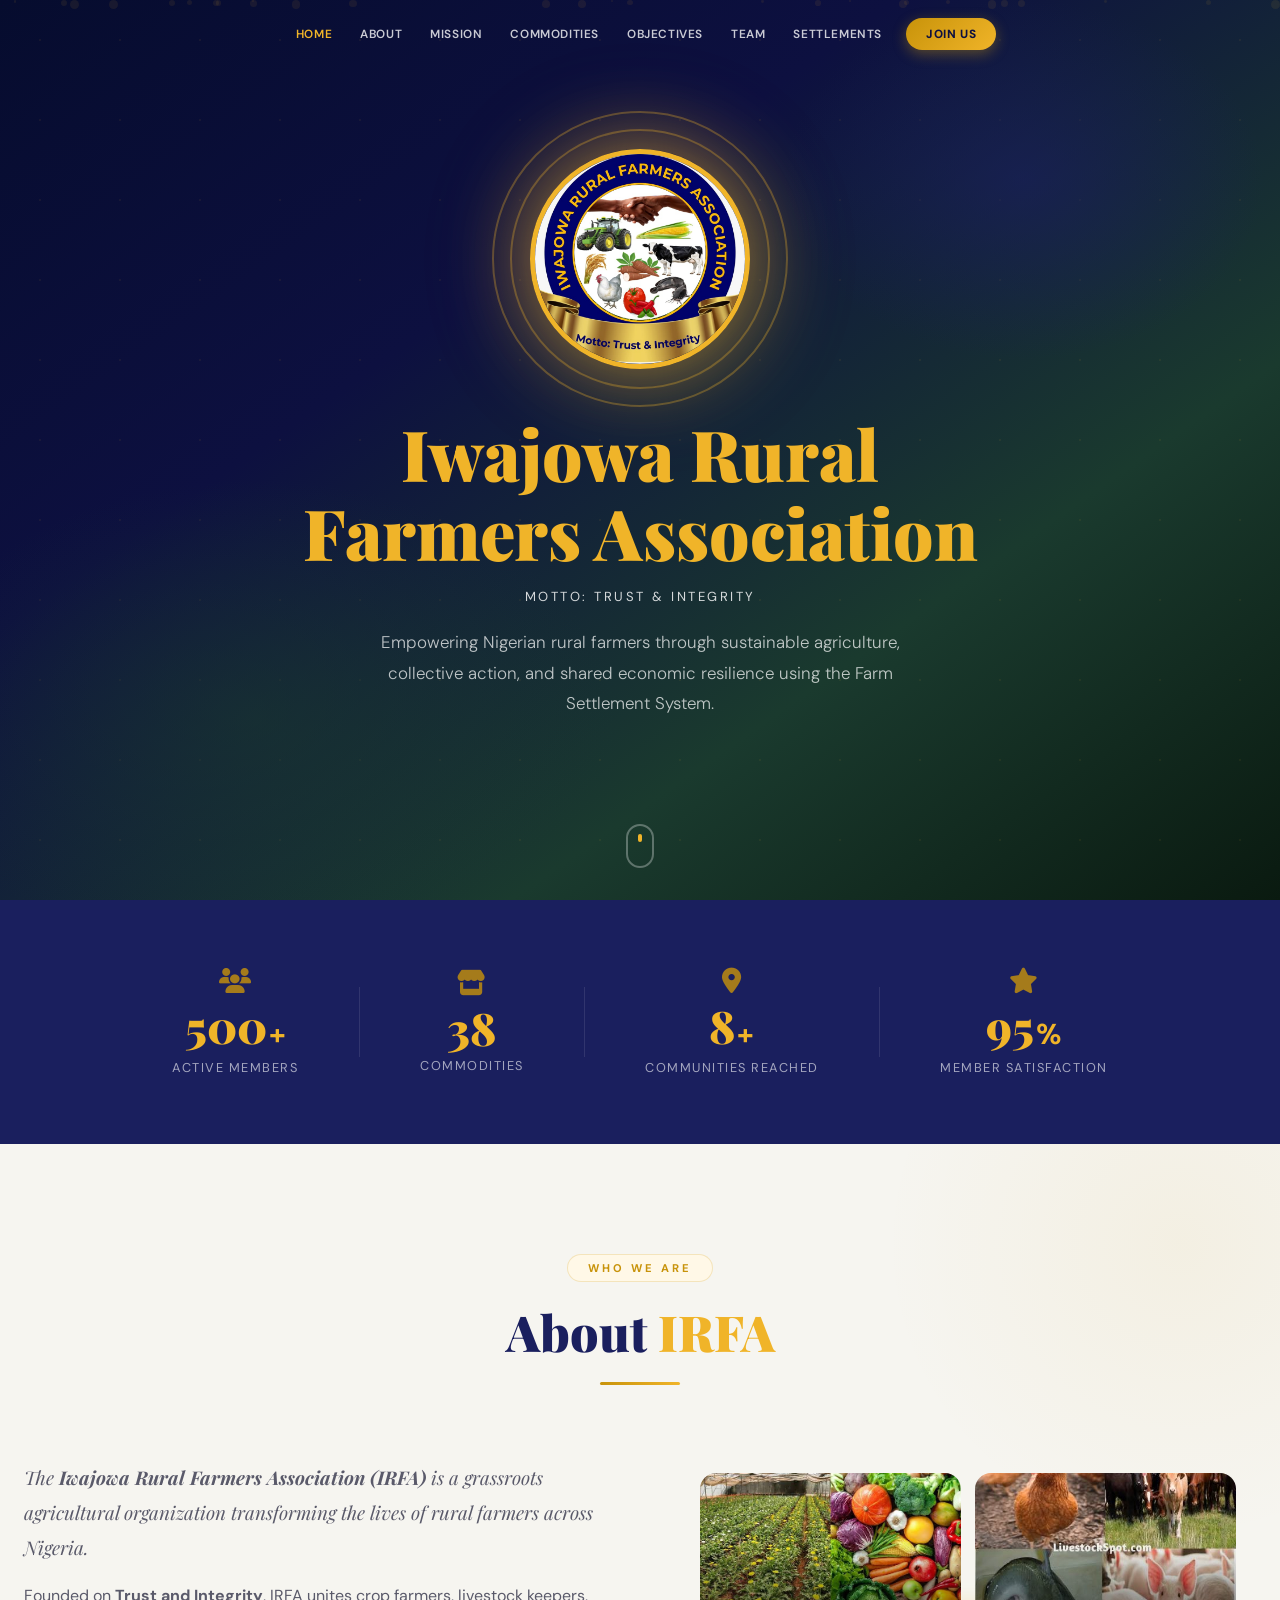
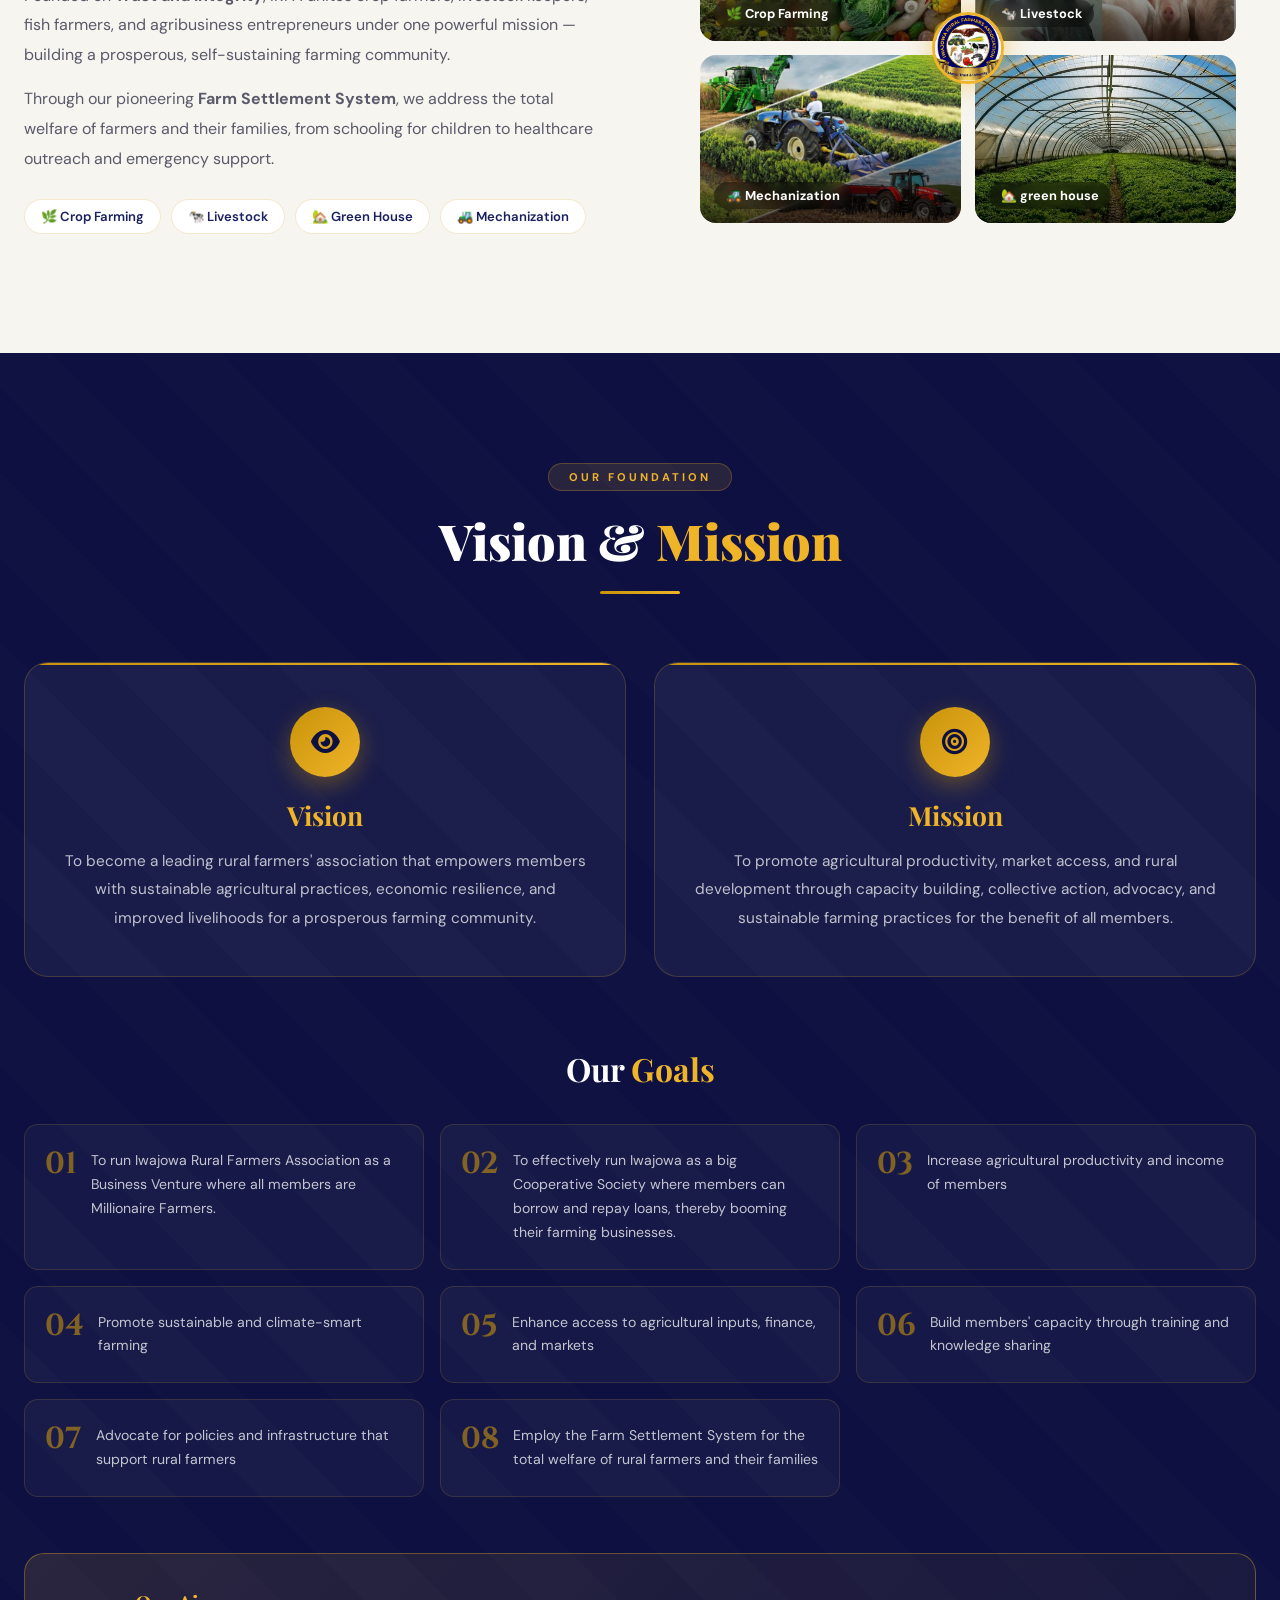
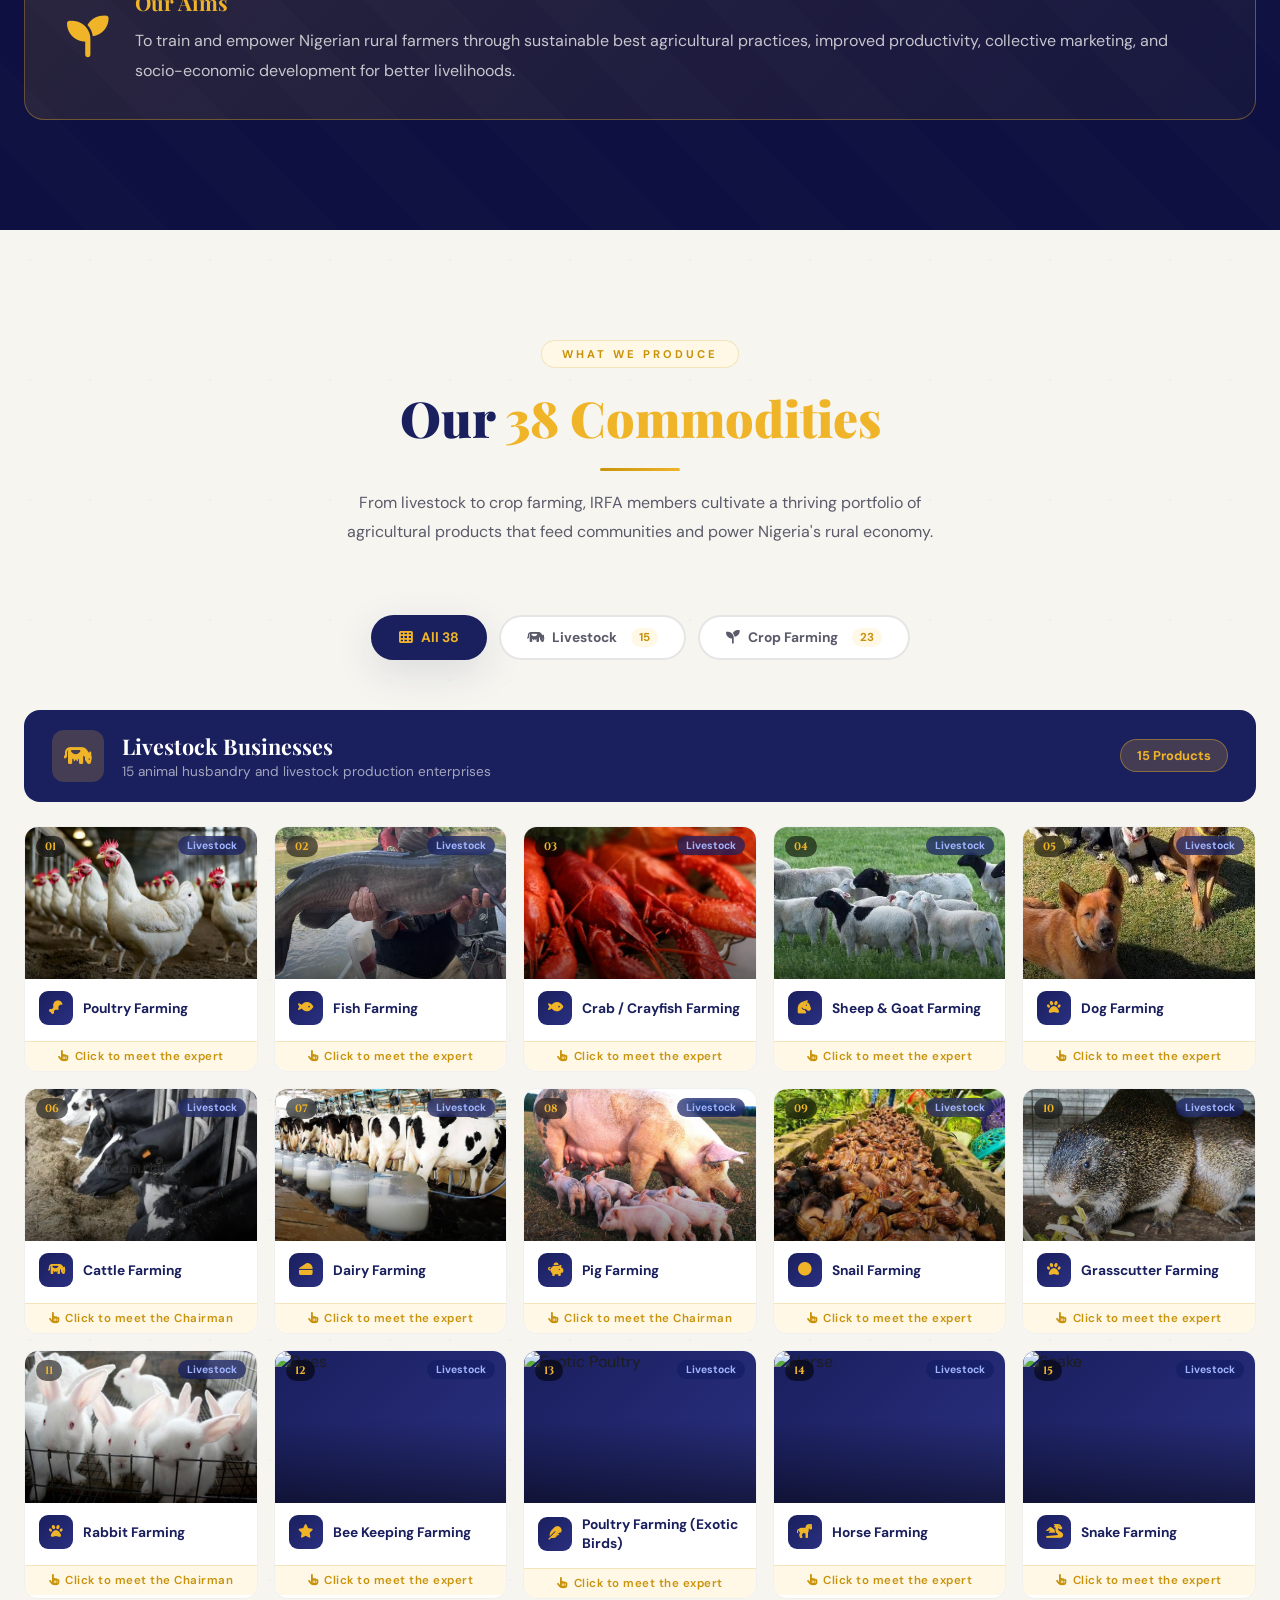
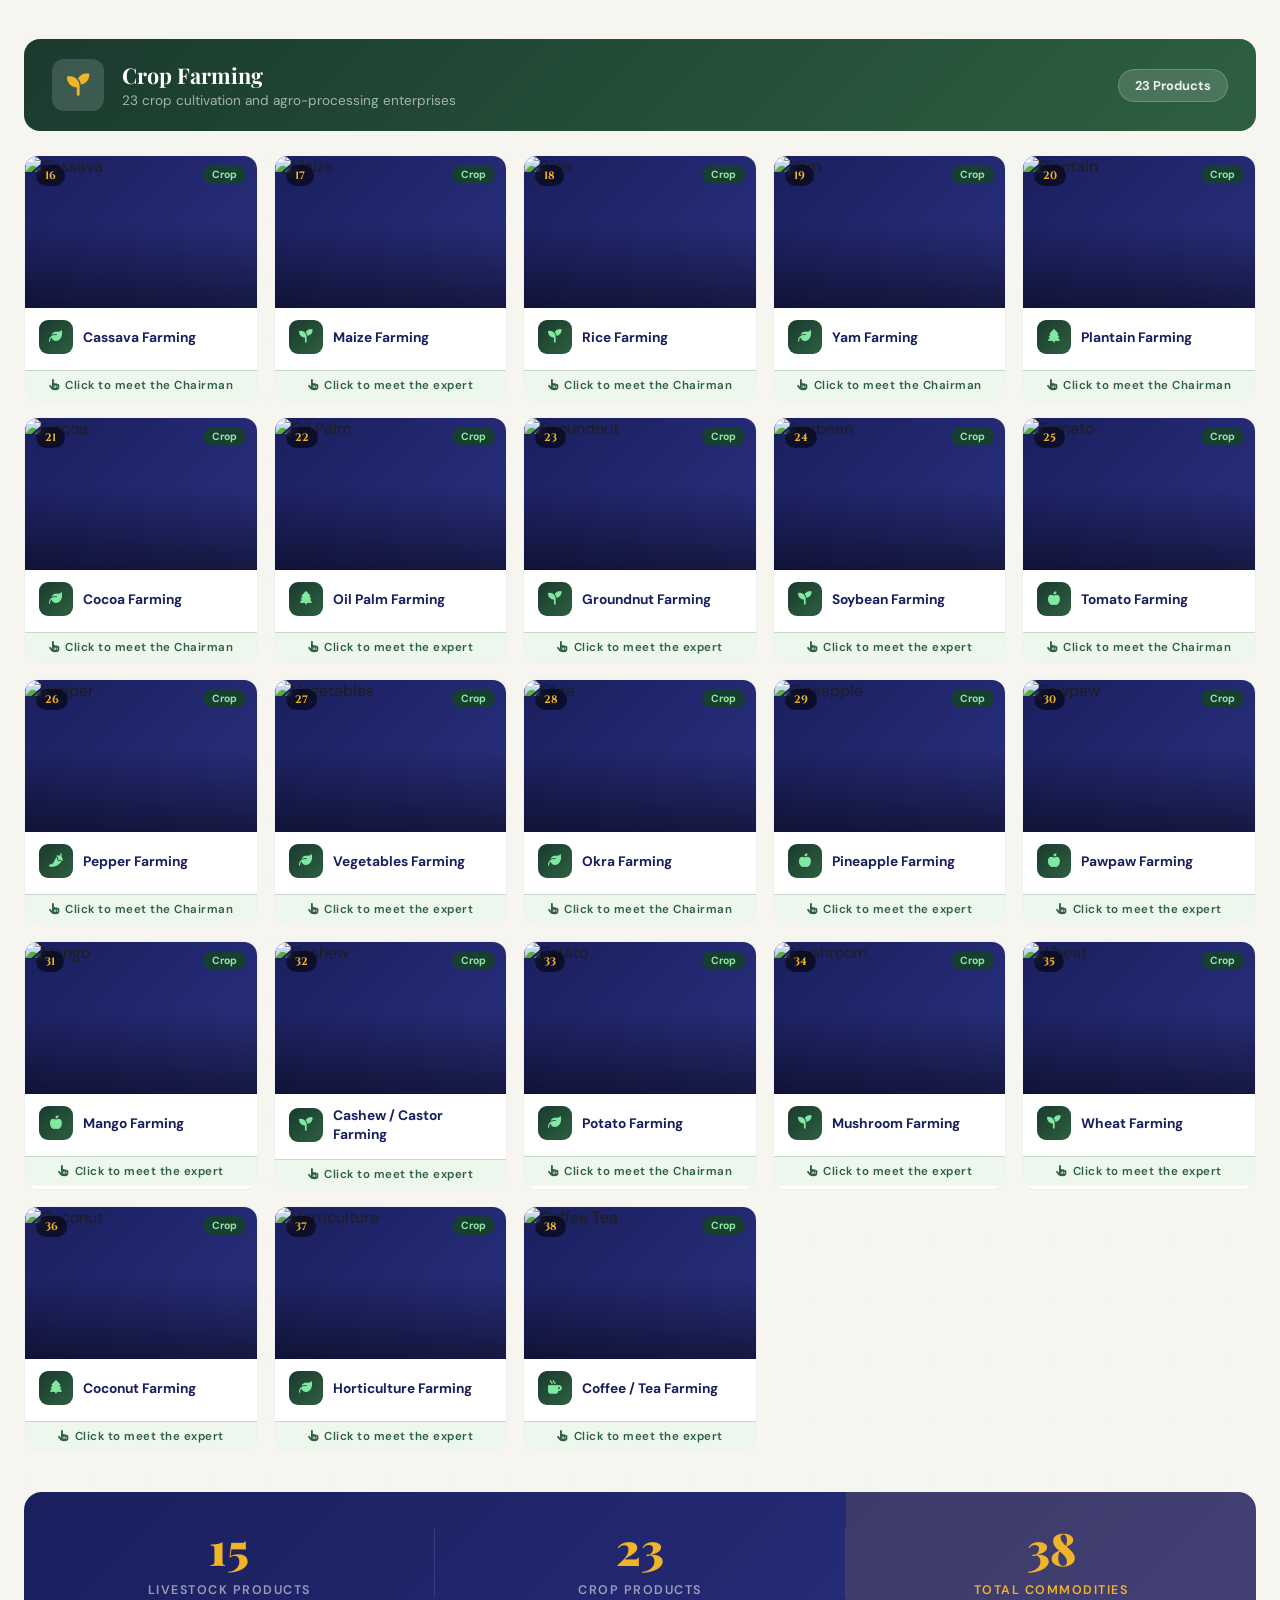
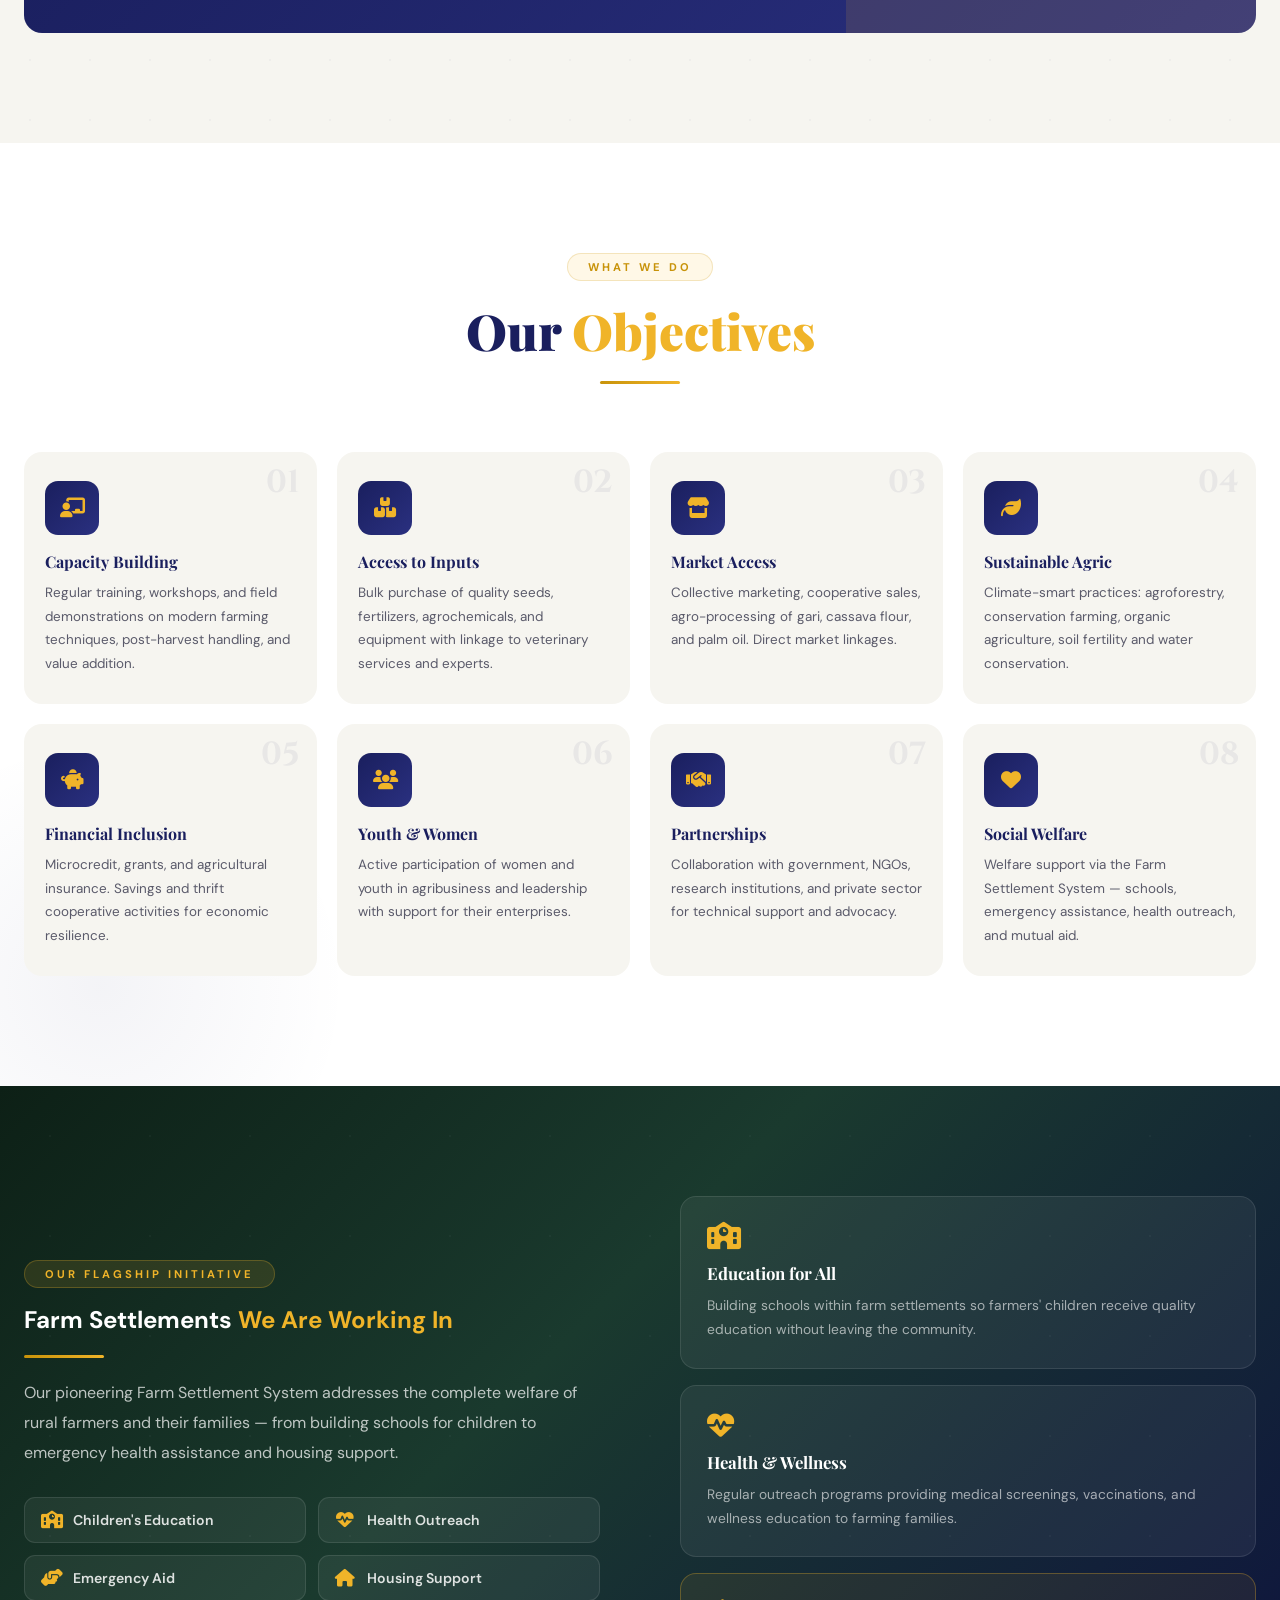
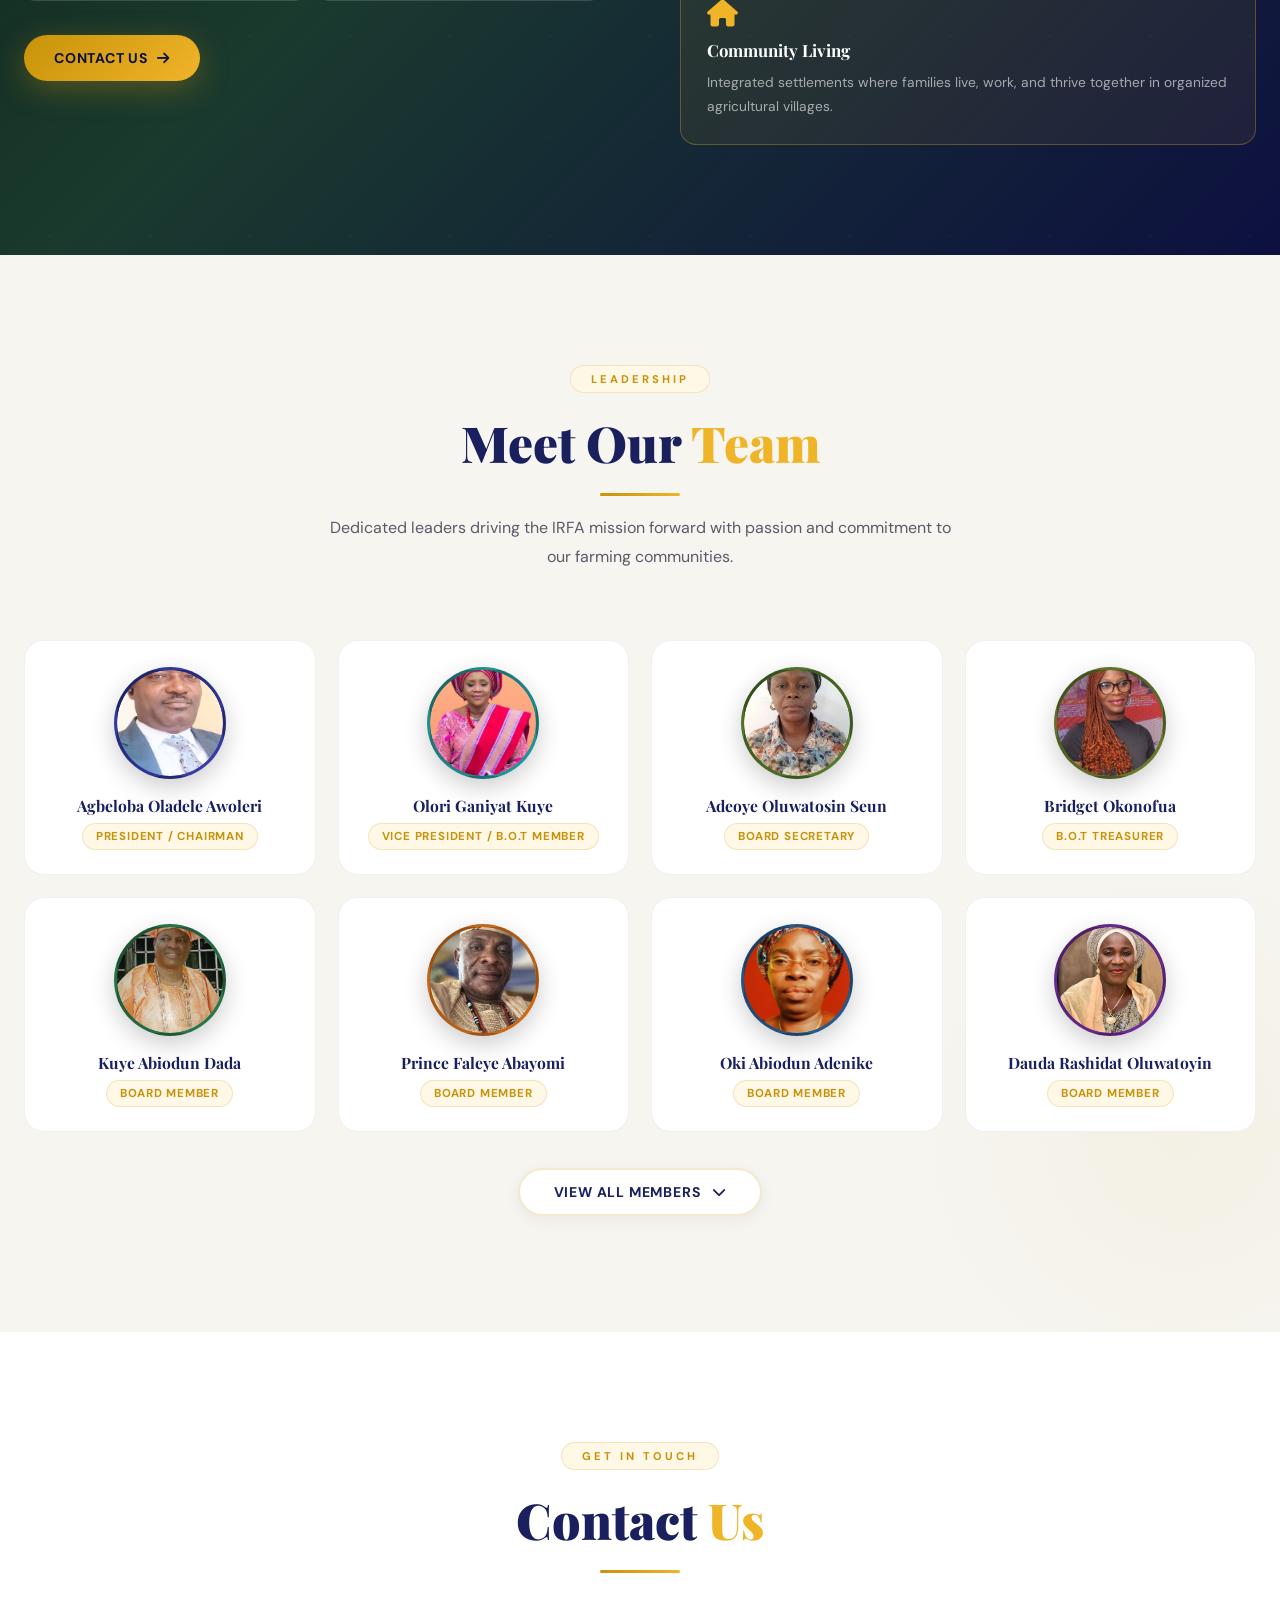
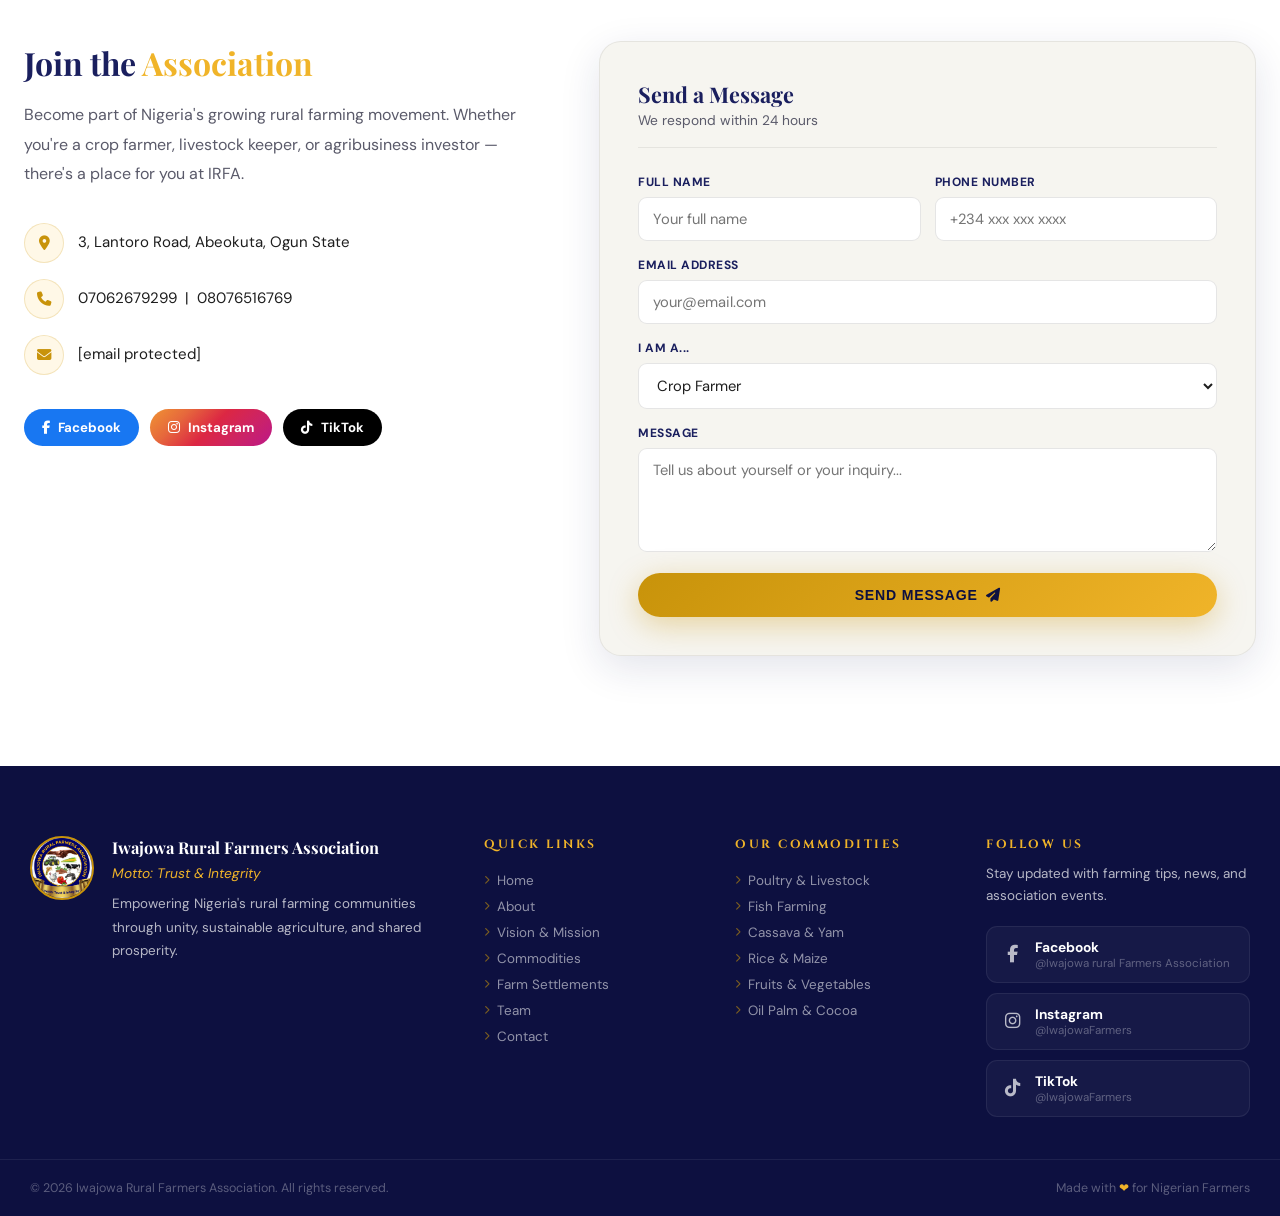
==== commit 64dbf1d0: "cool" ====
--- a/index.html
+++ b/index.html
@@ -886,15 +886,7 @@
         </div>
         <div class="team-info"><h4>Bridget Okonofua</h4><span class="team-position">B.O.T Treasurer</span></div>
       </div>
-      <div class="team-card" data-aos="fade-up" data-aos-delay="80">
-        <div class="team-photo-wrap">
-          <div class="team-photo tp-b">
-            <img src="team-photos/2 (2).jpeg" alt="Emmanuel Peace Reubenson" class="team-photo-img" onerror="this.style.display='none'; this.parentElement.querySelector('.team-initials').style.display='flex'"/>
-            <span class="team-initials">RE</span>
-          </div>
-        </div>
-        <div class="team-info"><h4>Emmanuel Peace Reubenson</h4><span class="team-position">Board Member</span></div>
-      </div>
+    
       <div class="team-card" data-aos="fade-up" data-aos-delay="160">
         <div class="team-photo-wrap">
           <div class="team-photo tp-c">
